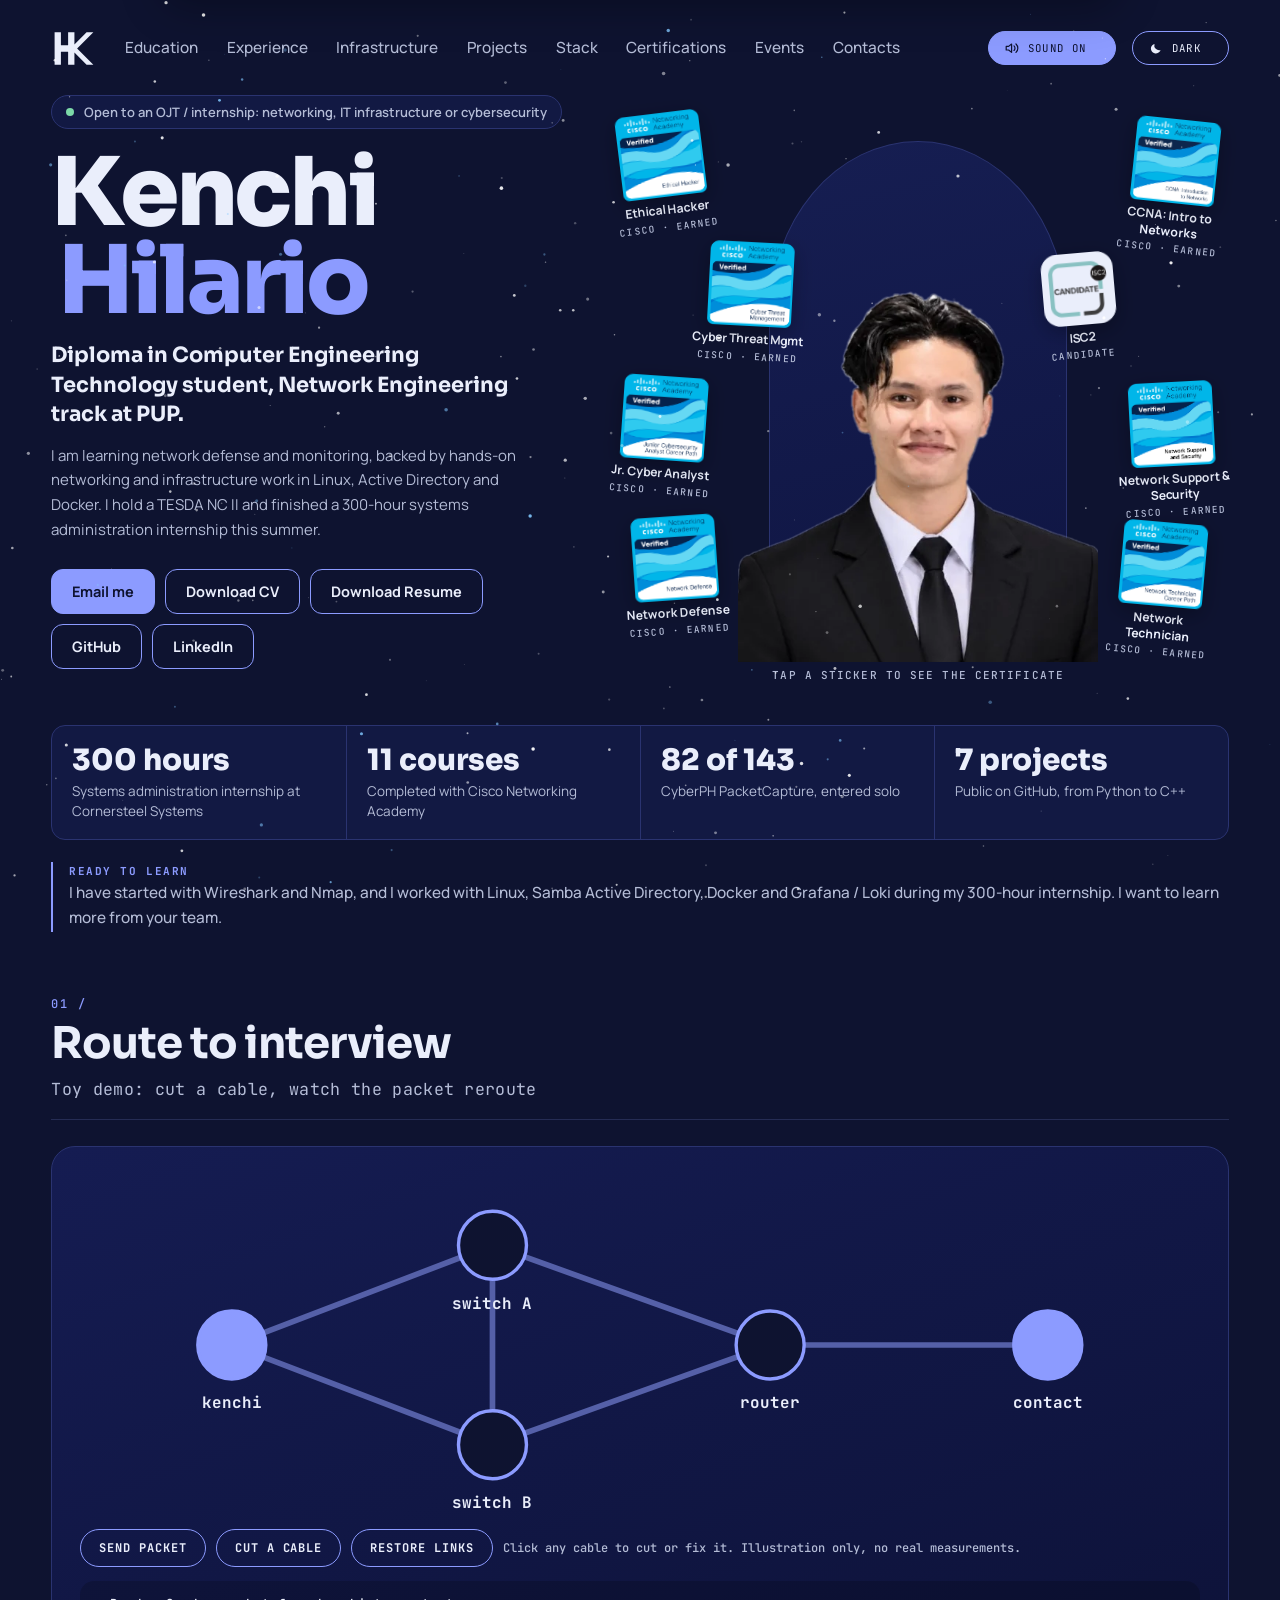
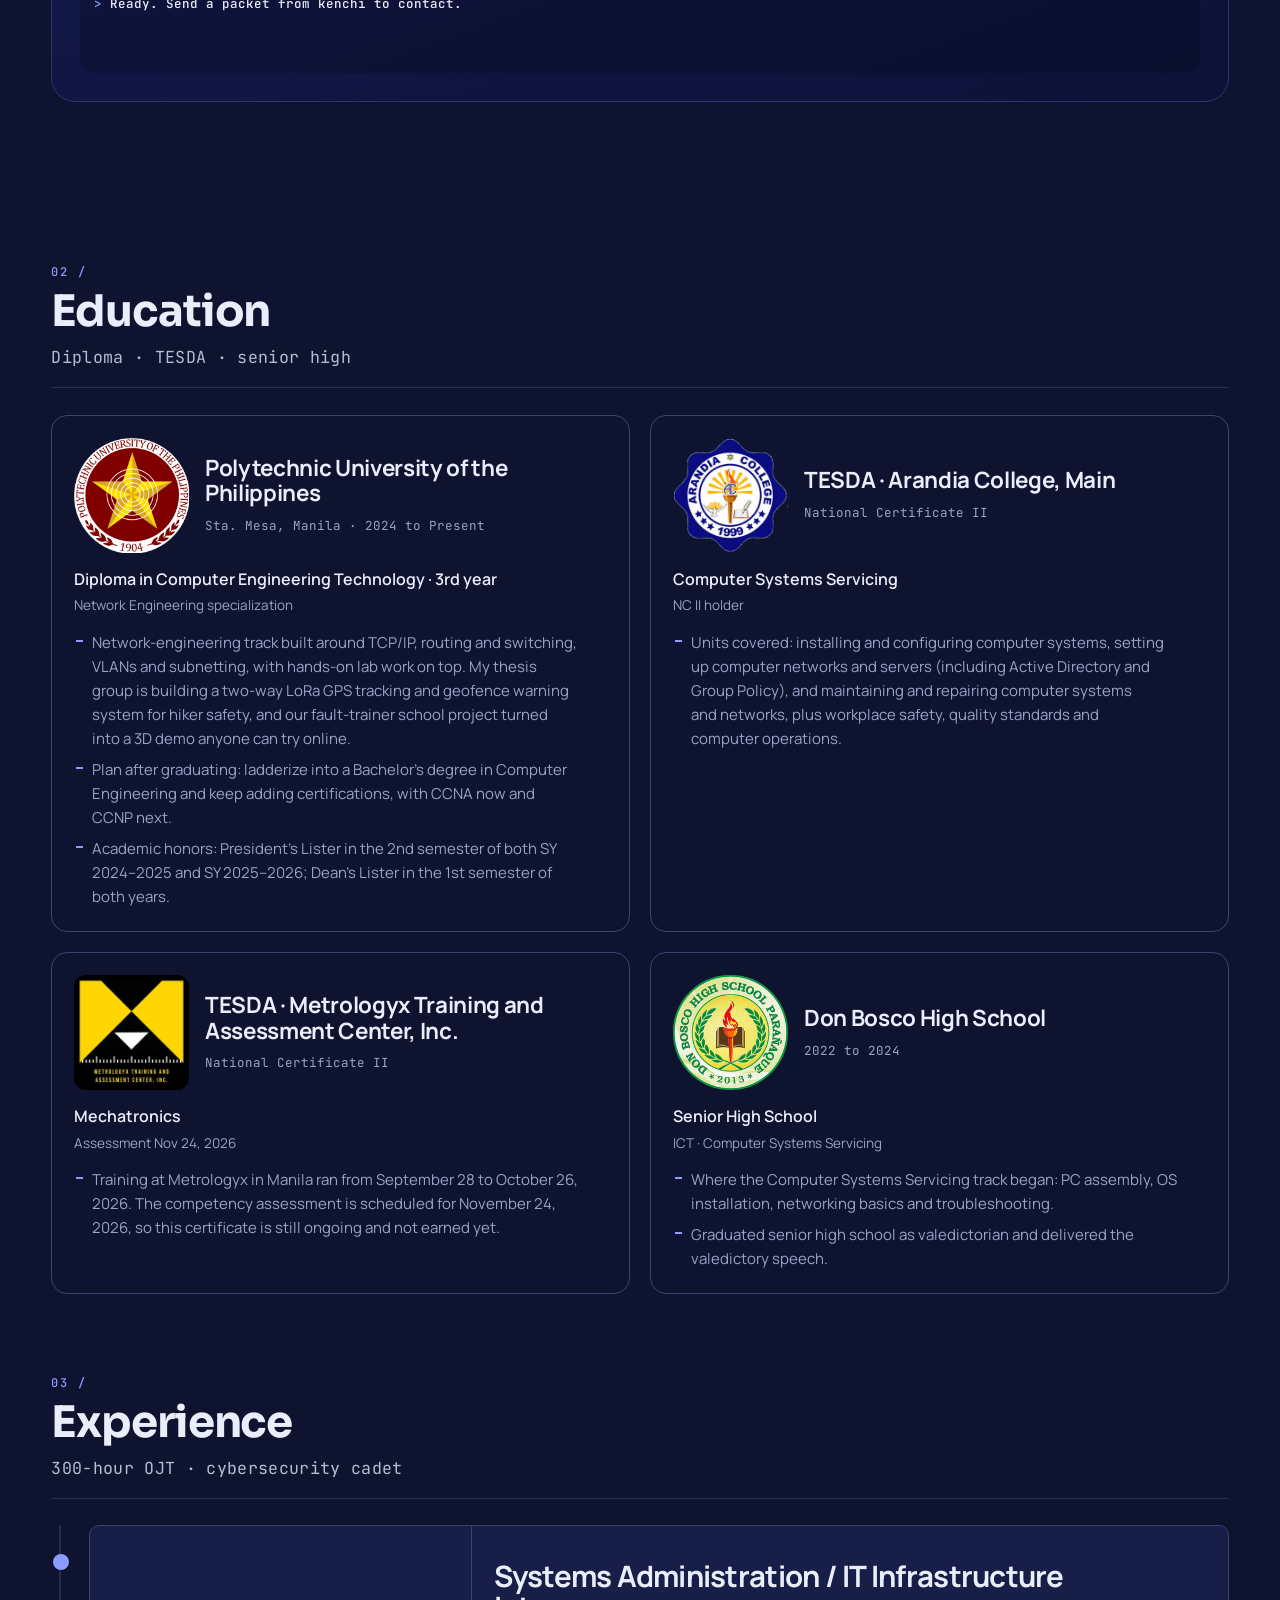
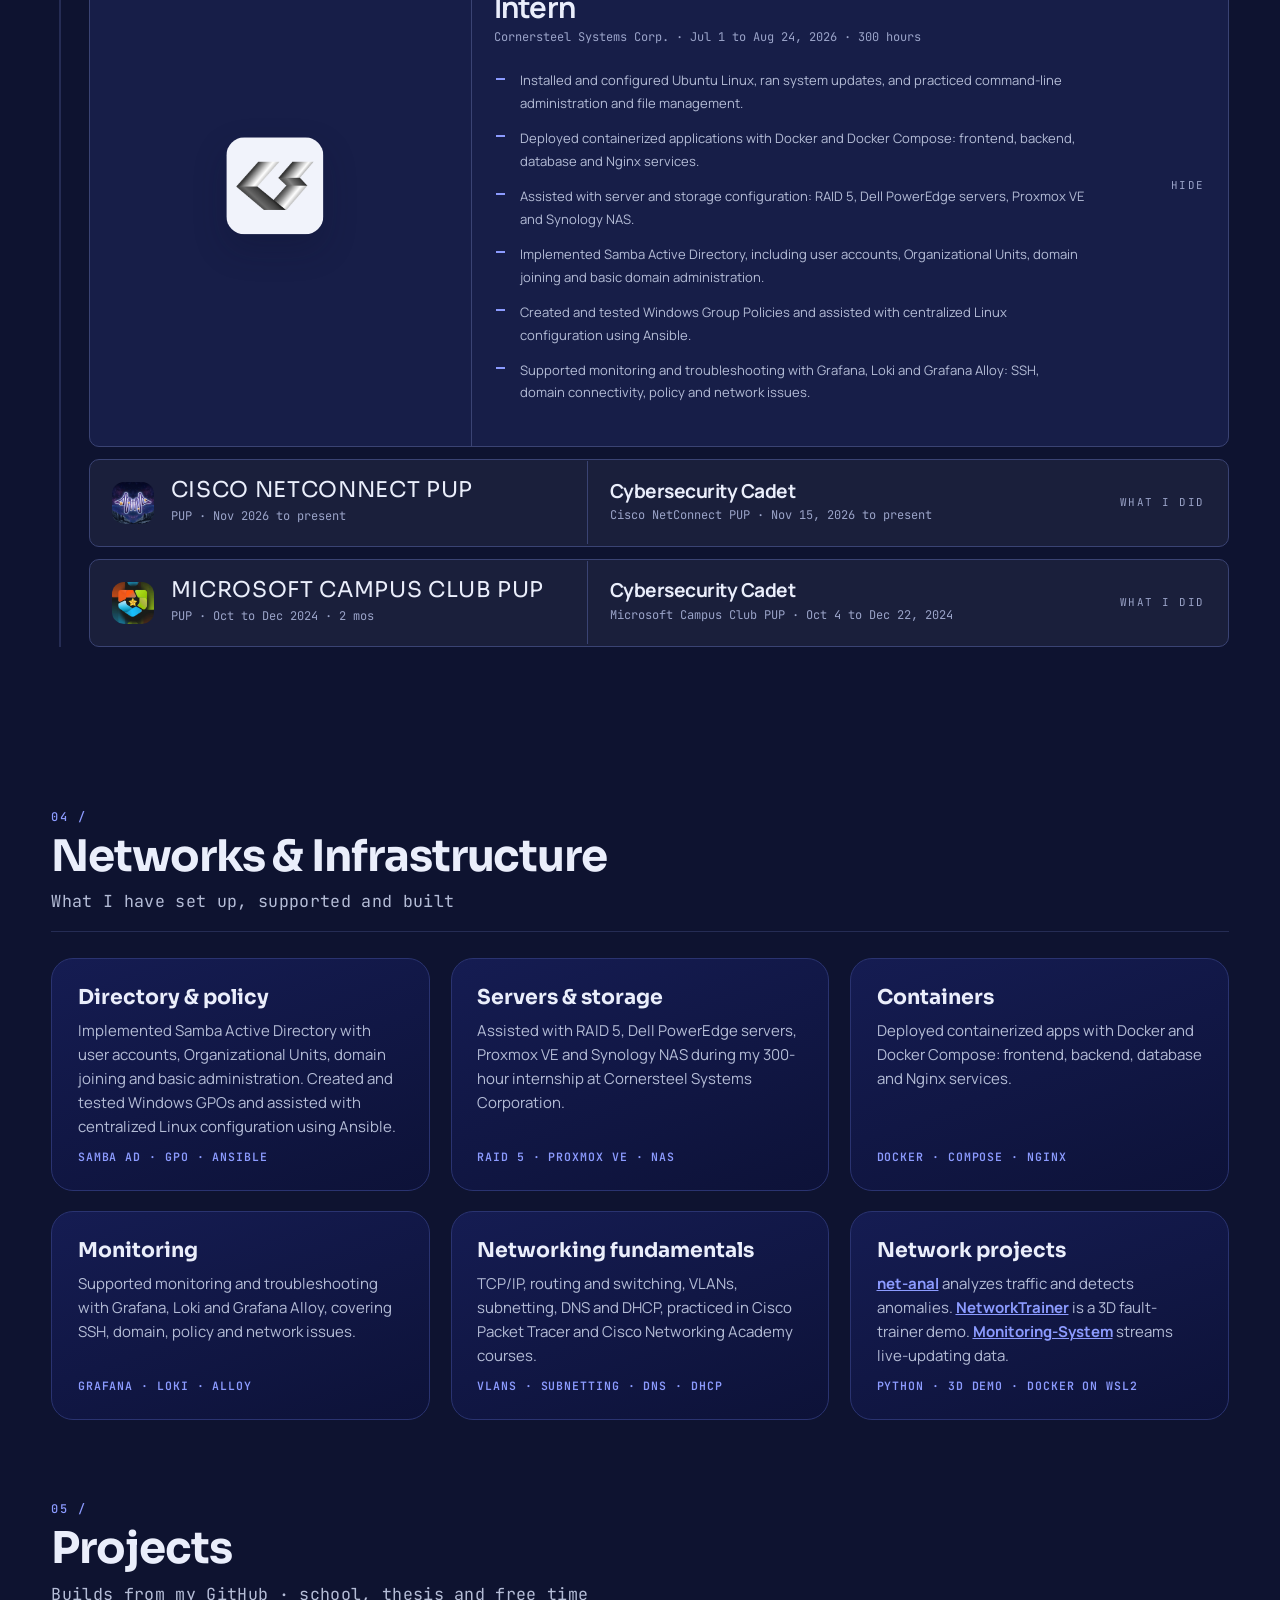
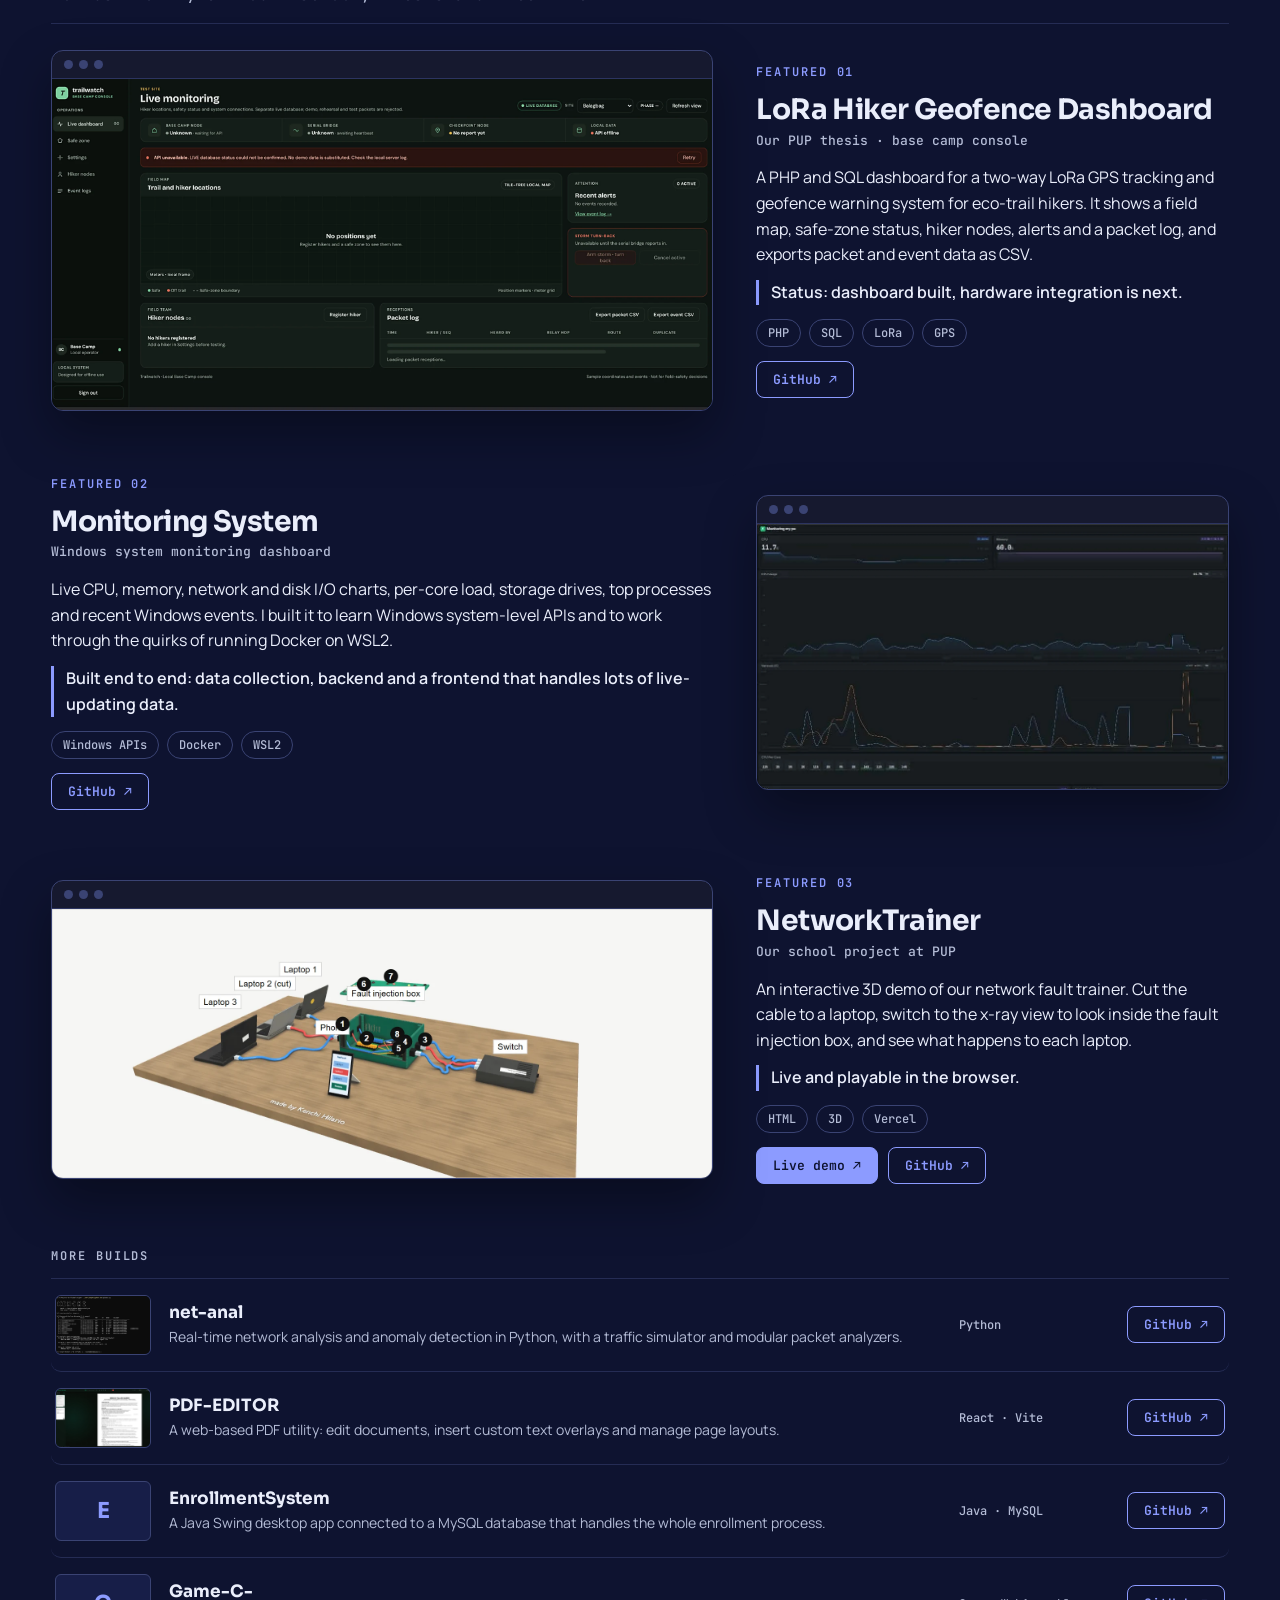
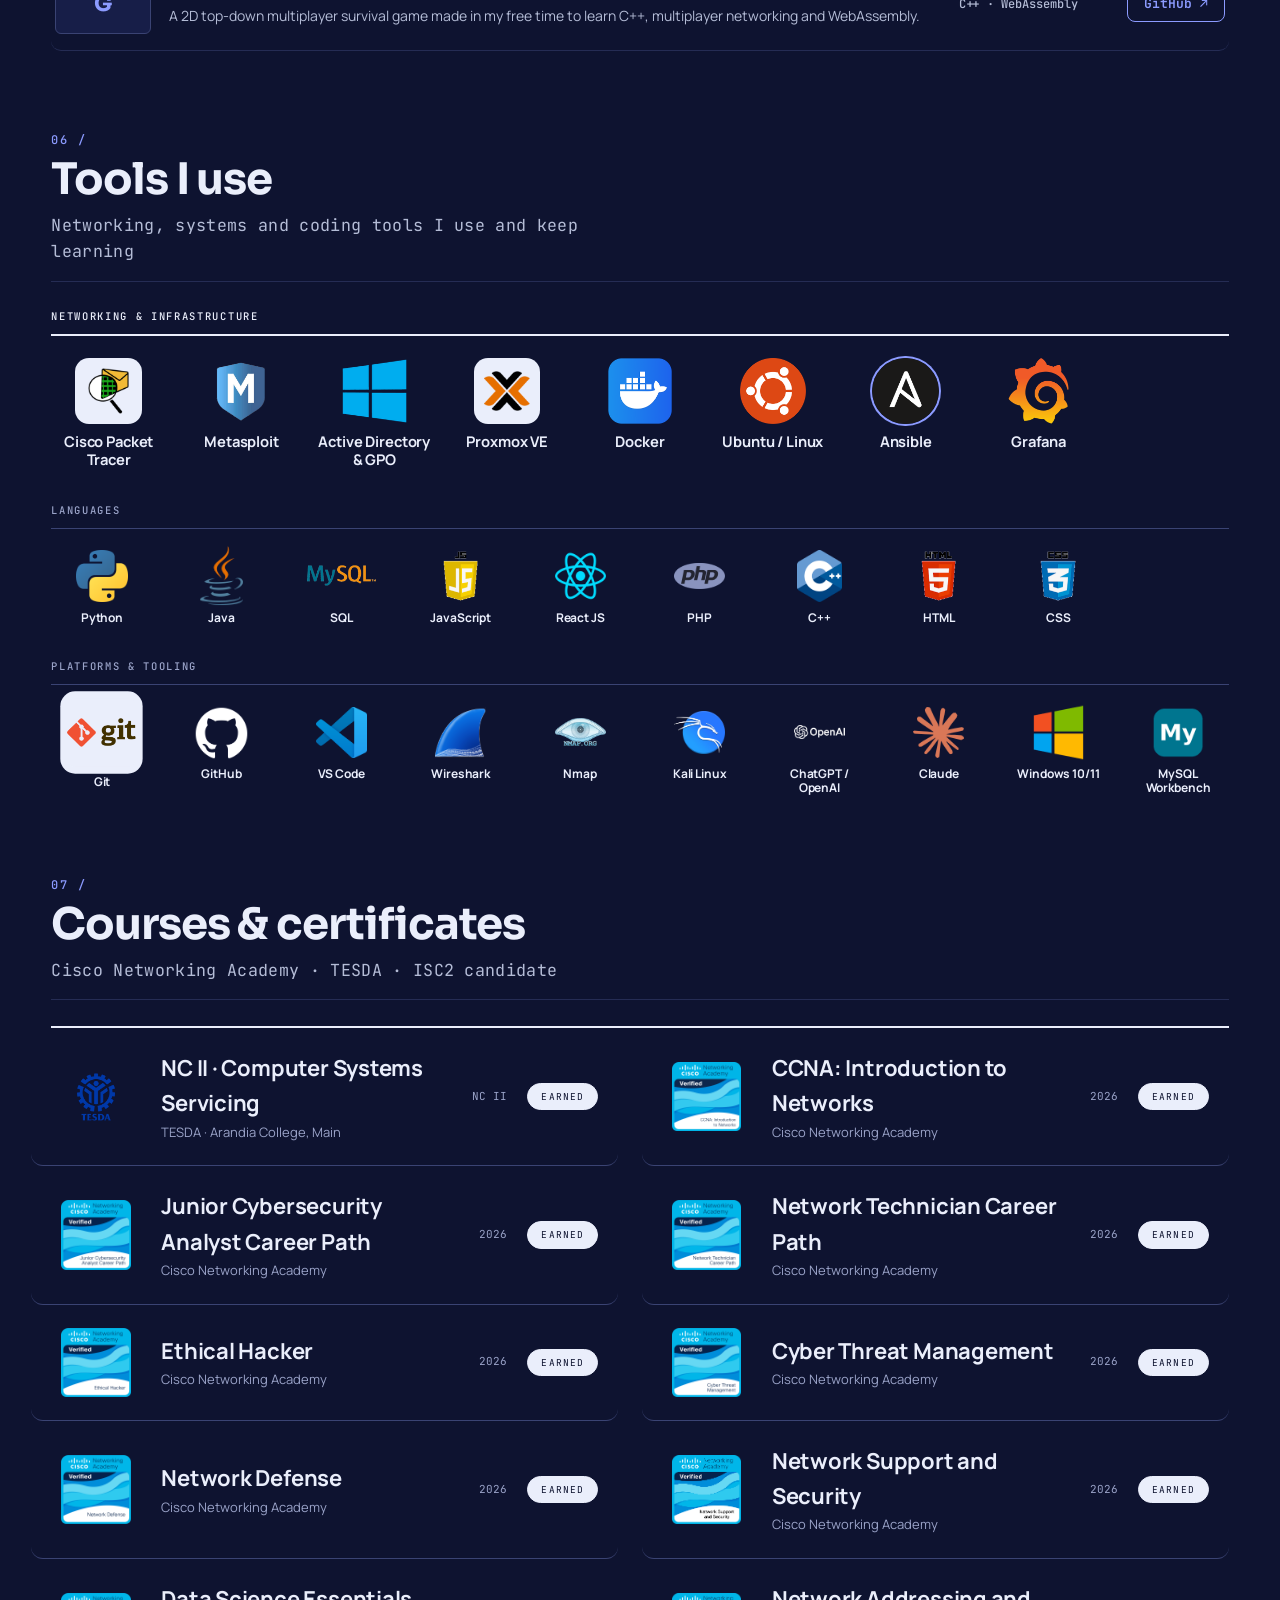
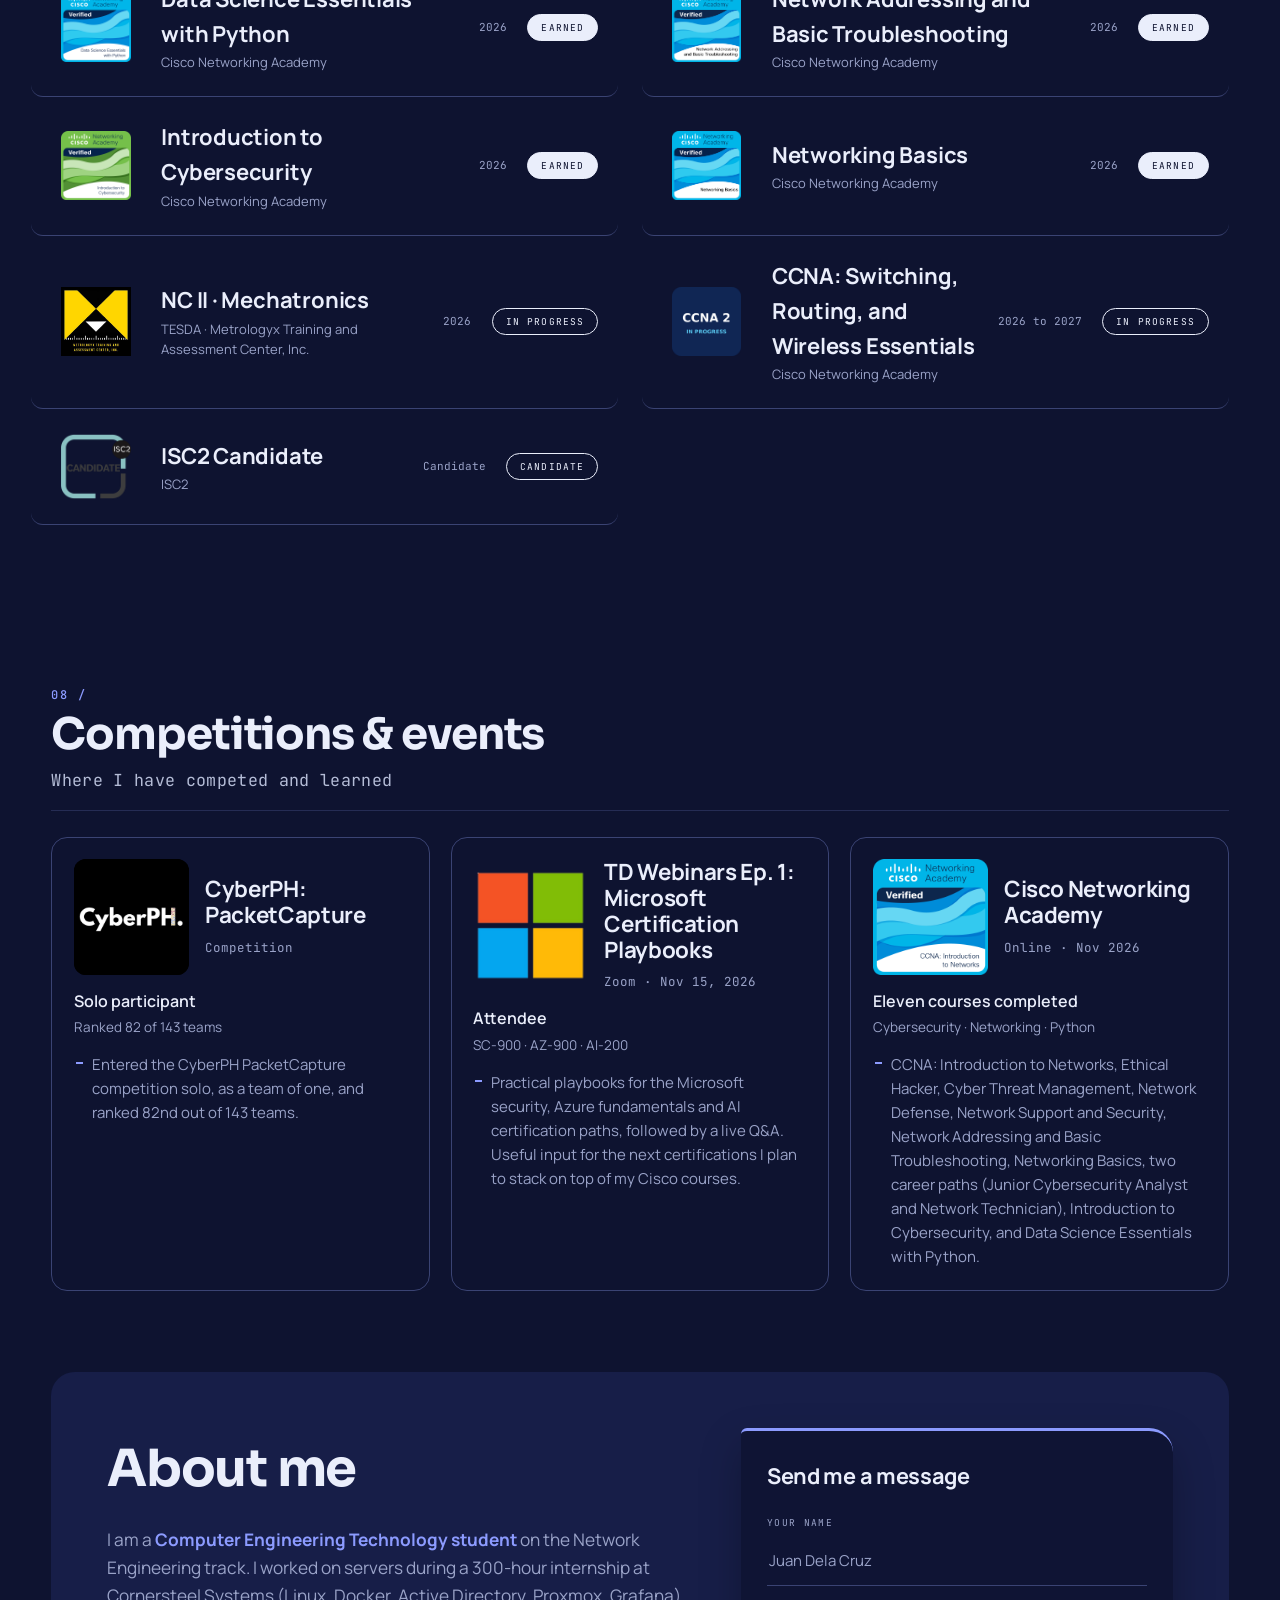
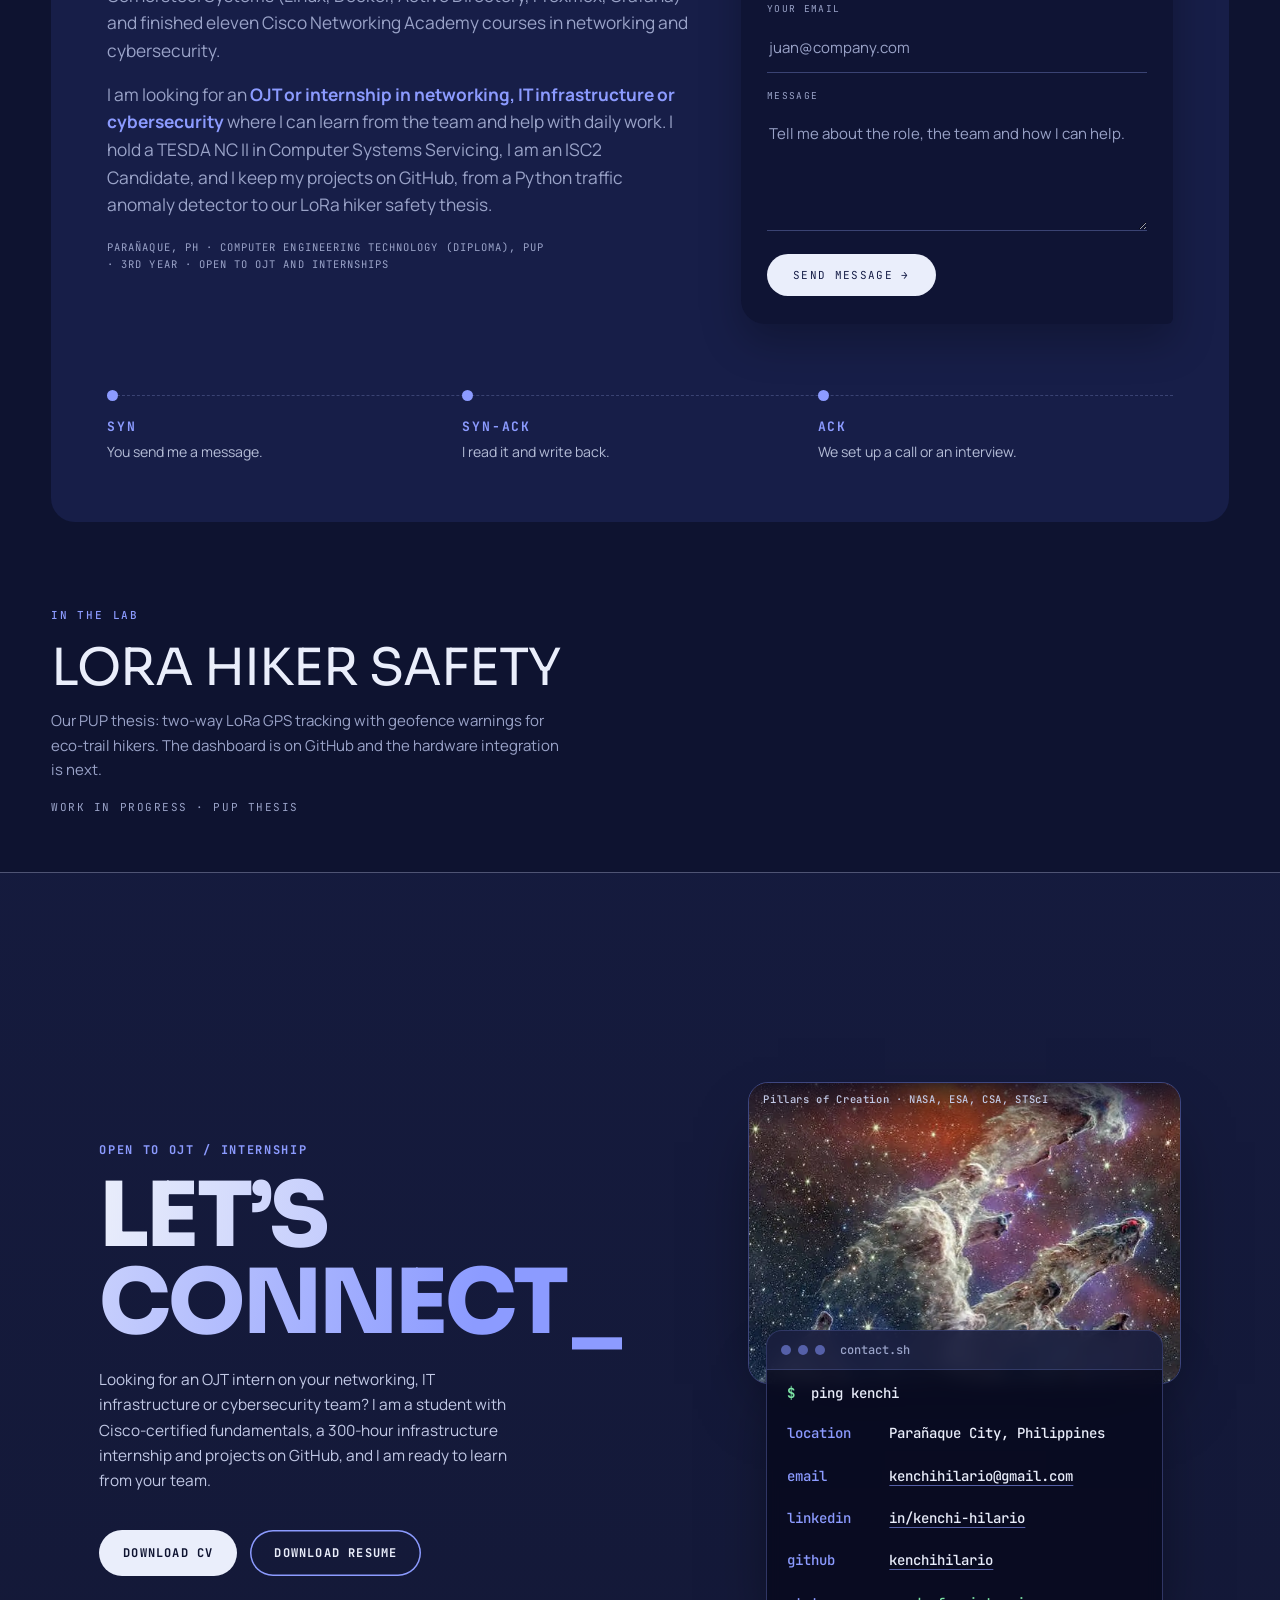
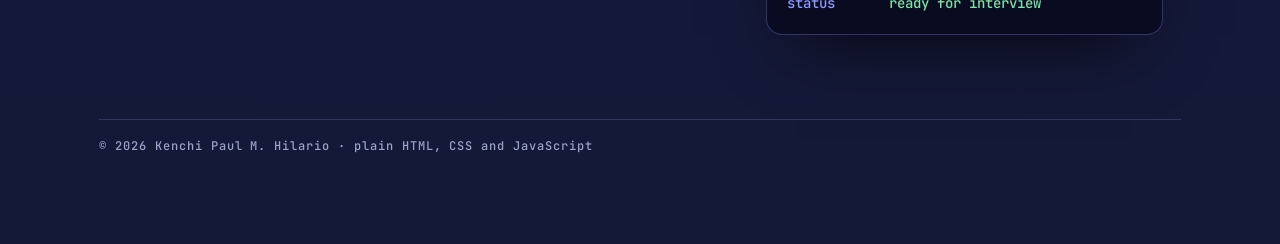
==== index.html @ 63a5afff "first commit" ====
<!DOCTYPE html>
<html lang="en">
<head>
<meta charset="UTF-8">
<meta name="viewport" content="width=device-width, initial-scale=1.0">
<title>Kenchi Hilario | Portfolio</title>
<meta name="description" content="Portfolio of Kenchi Paul M. Hilario, a Diploma in Computer Engineering Technology student (Networking) at PUP. Cisco CCNA 1 earned, TESDA Computer Systems Servicing NC II, looking for an OJT or internship in networking, IT infrastructure or cybersecurity.">
<meta name="author" content="Kenchi Paul M. Hilario">
<meta property="og:type" content="website">
<meta property="og:title" content="Kenchi Paul M. Hilario | Computer Engineering Technology">
<meta property="og:description" content="Networking and cybersecurity projects, Cisco certifications and experience. Looking for an OJT or internship in networking, IT infrastructure or cybersecurity.">
<meta property="og:image" content="/og-image.jpg">
<meta property="og:image:width" content="1200">
<meta property="og:image:height" content="630">
<meta property="og:image:alt" content="Kenchi Paul M. Hilario, Computer Engineering Technology student">
<meta name="twitter:card" content="summary_large_image">
<meta name="twitter:title" content="Kenchi Paul M. Hilario | Computer Engineering Technology">
<meta name="twitter:description" content="Networking and cybersecurity projects, Cisco certifications and experience.">
<meta name="twitter:image" content="/og-image.jpg">
<link rel="icon" href="favicon.ico" sizes="any">
<link rel="icon" type="image/svg+xml" href="icon.svg">
<link rel="icon" type="image/png" sizes="32x32" href="favicon-32.png">
<link rel="icon" type="image/png" sizes="96x96" href="favicon-96.png">
<link rel="apple-touch-icon" href="apple-touch-icon.png">
<link rel="manifest" href="site.webmanifest">
<!-- One theme-color tag. scripts/mode-toggle.js keeps it matched to the
     site's own dark/light mode (not the OS setting). Starts dark, like the
     inline attribute below. -->
<meta name="theme-color" content="#0E1330" id="chrome-tint">
<link rel="preconnect" href="https://fonts.googleapis.com">
<link rel="preconnect" href="https://fonts.gstatic.com" crossorigin>
<link href="https://fonts.googleapis.com/css2?family=Sora:wght@500;700;800&family=Manrope:wght@400;500;700&family=JetBrains+Mono:wght@400;500;700&display=swap" rel="stylesheet">
<script>
/* Dark is the default look. Set it before first paint so there is no flash. */
document.documentElement.setAttribute('data-mode', 'dark');
</script>
<link rel="stylesheet" href="styles/theme-vars.css">
<link rel="stylesheet" href="styles/shell.css">
<link rel="stylesheet" href="styles/navbar.css">
<link rel="stylesheet" href="styles/section-layout.css">
<link rel="stylesheet" href="styles/education.css">
<link rel="stylesheet" href="styles/experience.css">
<link rel="stylesheet" href="styles/stack.css">
<link rel="stylesheet" href="styles/ledger.css">
<link rel="stylesheet" href="styles/projects.css">
<link rel="stylesheet" href="styles/popup.css">
<link rel="stylesheet" href="styles/contact.css">
<link rel="stylesheet" href="styles/footer.css">
<link rel="stylesheet" href="styles/status.css">
<link rel="stylesheet" href="styles/sky-layer.css">
<link rel="stylesheet" href="styles/redesign.css">
<link rel="stylesheet" href="styles/landing.css">
<link rel="stylesheet" href="styles/finish.css">
<link rel="stylesheet" href="styles/signature.css">
<script defer src="scripts/project-rail.js"></script>
<script defer src="scripts/timeline.js"></script>
<script defer src="scripts/project-popup.js"></script>
<script defer src="scripts/contact-form.js"></script>
<script defer src="scripts/topbar-state.js"></script>
<script defer src="scripts/audio.js"></script>
<script defer src="scripts/mode-toggle.js"></script>
<script defer src="scripts/project-grid.js"></script>
<script defer src="scripts/nav-menu.js"></script>
<script defer src="scripts/access-labels.js"></script>
<script defer src="scripts/intro-and-notices.js"></script>
<script defer src="scripts/night-sky.js"></script>
<script defer src="scripts/extras.js"></script>
<script defer src="scripts/badge-viewer.js"></script>
<script defer src="scripts/polish.js"></script>
<script defer src="scripts/project-zoom.js"></script>
</head>
<body>

<!-- Background sky: stars at night, birds in daylight. Fixed behind the page
     and masked around the portrait by night-sky.js. Decorative only. -->
<div class="kh-sky" id="sky-layer" aria-hidden="true">
  <canvas class="sky-canvas"></canvas>
  <div class="sun"><div class="sun-in"><i class="sun-rays"></i><i class="sun-glow"></i><i class="sun-halo"></i><i class="sun-core"></i></div></div>
</div>

<!-- Opening screen. Hidden by default and shown by the inline script below,
     so a visitor with JavaScript off is never stuck behind it. -->
<div class="kh-load" id="curtain" aria-hidden="true">
  <svg class="kh-load-mark" viewBox="0 0 100 100" aria-hidden="true"><path fill="currentColor" d="M8 14H22V43H38V14H52V41L79 14H94L58 50L94 86H79L52 59V86H38V57H22V86H8Z"/></svg>
  <p class="kh-load-name">Kenchi Hilario</p>
  <div class="kh-load-rail"><i class="kh-load-fill" id="curtain-fill"></i></div>
  <p class="kh-load-meta" id="curtain-meta">Loading&hellip;</p>
  <ul class="kh-load-log" id="curtain-log"><li>init interface</li><li>load fonts and images</li><li>open route: recruiter &rarr; kenchi</li><li>link up</li></ul>
</div>
<script>
/* Opening screen controller. It runs first and always finishes, even if
   something else on the page fails. */
(function () {
  var html = document.documentElement;
  html.classList.add('js', 'loading');

  /* Hold the screen briefly so a fast load does not just flash. Visitors who
     prefer reduced motion wait much less. */
  var HOLD = matchMedia('(prefers-reduced-motion: reduce)').matches ? 400 : 1700;
  var began = Date.now();
  var waiting = null;
  var lifted = false;
  window.__intro = { t0: began, min: HOLD };

  function lift() {
    if (lifted) return;
    lifted = true;
    window.__introDone = true;
    document.dispatchEvent(new CustomEvent('introdone'));
    setTimeout(function () {
      html.classList.add('ready');
      html.classList.remove('loading');
      setTimeout(function () {
        var screen = document.getElementById('curtain');
        if (screen) screen.remove();
      }, 700);
    }, 180);
  }

  /* skipWait is the emergency path and ignores the hold. */
  function showPage(skipWait) {
    if (lifted) return;
    var remaining = skipWait ? 0 : HOLD - (Date.now() - began);
    if (remaining > 0) {
      if (!waiting) waiting = setTimeout(function () { waiting = null; lift(); }, remaining);
      return;
    }
    clearTimeout(waiting);
    waiting = null;
    lift();
  }

  window.__showPage = showPage;
  setTimeout(function () { showPage(true); }, 4500);
  addEventListener('load', function () { showPage(); });
  addEventListener('error', function () { setTimeout(showPage, 300); }, true);
})();
</script>

<div class="kh-toasts" id="notices" role="status" aria-live="polite" aria-atomic="false"></div>

<noscript>
  <p class="kh-nojs">This site uses JavaScript for its two profiles and the contact form &mdash; with it switched off you can still read everything here, and reach me at
    <a href="mailto:kenchihilario@gmail.com">kenchihilario@gmail.com</a>.</p>
</noscript>

<a class="kh-skip" href="#main">Skip to content</a>

<header class="kh-dock" id="topbar">
  <i class="kh-dock-prog" aria-hidden="true"></i>
  <button class="kh-dock-home" type="button" id="back-top" aria-label="Back to top"><svg class="kh-mark" viewBox="0 0 100 100" aria-hidden="true"><path fill="currentColor" d="M8 14H22V43H38V14H52V41L79 14H94L58 50L94 86H79L52 59V86H38V57H22V86H8Z"/></svg>Home</button>
  <button class="kh-menu" type="button" id="menu-toggle"
          aria-expanded="false" aria-controls="drawer" aria-label="Open menu">
    <span class="kh-menu-ico" aria-hidden="true"><i></i><i></i><i></i></span>
    <span class="kh-menu-lab">Menu</span>
  </button>
  <nav class="kh-dock-links" aria-label="Sections">
    <a style="--i:0" href="#education">Education</a>
    <a style="--i:1" href="#experience">Experience</a><a style="--i:2" href="#infra">Infrastructure</a>
    <a style="--i:3" href="#work">Projects</a>
    <a style="--i:4" href="#stack">Stack</a>
    <a style="--i:5" href="#certs">Certifications</a><a style="--i:6" href="#events">Events</a>
    <a style="--i:7" href="#contact">Contacts</a>
    <span class="kh-dock-glow" aria-hidden="true"></span>
  </nav>
  <div class="kh-dock-tools">
  <span class="kh-dock-pct" id="scroll-meter" aria-hidden="true">0%</span>
  <button class="snd-btn" type="button" id="snd-toggle" aria-pressed="false" aria-label="Toggle interface sound">
    <svg class="snd-ico" viewBox="0 0 24 24" aria-hidden="true"><path d="M11 5L6 9H2v6h4l5 4V5z"/><g class="snd-mute"><line x1="23" y1="9" x2="17" y2="15"/><line x1="17" y1="9" x2="23" y2="15"/></g><g class="snd-signal"><path class="snd-wave1" d="M15 8.2a5.2 5.2 0 0 1 0 7.6"/><path class="snd-wave2" d="M18.3 5a9.5 9.5 0 0 1 0 14"/></g></svg>
    <span class="snd-lab">Sound off</span>
  </button>
  <button class="mode-btn" type="button" aria-pressed="false" aria-label="Toggle dark and light theme">
    <svg class="mode-ico" viewBox="0 0 20 20" aria-hidden="true">
      <g class="ic-sun"><circle cx="10" cy="10" r="3.6"/><path d="M10 1.4v2.2M10 16.4v2.2M1.4 10h2.2M16.4 10h2.2M4 4l1.6 1.6M14.4 14.4L16 16M16 4l-1.6 1.6M5.6 14.4L4 16"/></g>
      <g class="ic-moon"><path d="M16 12.4A6.8 6.8 0 0 1 7.6 4a6.8 6.8 0 1 0 8.4 8.4z"/></g>
    </svg>
    <span class="mode-lab">Dark</span>
  </button>
  </div>
</header>

<!-- Phone menu: the section links and the mode/sound buttons move into this
     drawer, since the top bar has no room for them. Links are copied from the
     desktop nav by nav-menu.js. -->
<div class="kh-sheet" id="drawer" role="dialog" aria-modal="true" aria-label="Menu" hidden>
  <div class="kh-sheet-top">
    <span class="kh-sheet-title">Menu</span>
    <button class="kh-sheet-close" type="button" id="drawer-close" aria-label="Close menu">&times;</button>
  </div>
  <nav class="kh-sheet-links" id="drawer-nav" aria-label="Sections"></nav>
  <div class="kh-sheet-foot">
    <div class="kh-sheet-ctl">
      <button class="mode-btn" type="button" aria-pressed="false" aria-label="Toggle dark and light theme">
        <svg class="mode-ico" viewBox="0 0 20 20" aria-hidden="true">
          <g class="ic-sun"><circle cx="10" cy="10" r="3.6"/><path d="M10 1.4v2.2M10 16.4v2.2M1.4 10h2.2M16.4 10h2.2M4 4l1.6 1.6M14.4 14.4L16 16M16 4l-1.6 1.6M5.6 14.4L4 16"/></g>
          <g class="ic-moon"><path d="M16 12.4A6.8 6.8 0 0 1 7.6 4a6.8 6.8 0 1 0 8.4 8.4z"/></g>
        </svg>
        <span class="mode-lab">Dark</span>
      </button>
      <button class="snd-btn" type="button" aria-pressed="false" aria-label="Toggle interface sound">
        <svg class="snd-ico" viewBox="0 0 24 24" aria-hidden="true"><path d="M11 5L6 9H2v6h4l5 4V5z"/><g class="snd-mute"><line x1="23" y1="9" x2="17" y2="15"/><line x1="17" y1="9" x2="23" y2="15"/></g><g class="snd-signal"><path class="snd-wave1" d="M15 8.2a5.2 5.2 0 0 1 0 7.6"/><path class="snd-wave2" d="M18.3 5a9.5 9.5 0 0 1 0 14"/></g></svg>
        <span class="snd-lab">Sound off</span>
      </button>
    </div>
    <p class="kh-sheet-note">Heads up: sound plays even on silent mode</p>
    <a class="kh-sheet-cta" href="https://mail.google.com/mail/u/0/?fs=1&amp;tf=cm&amp;to=kenchihilario@gmail.com" target="_blank" rel="noopener">Hire the intern &rarr;</a>
  </div>
</div>

<div class="kh-page">
  <main id="main" tabindex="-1">
  <!-- section: hero -->
  <section class="kh-hero hx" aria-label="Introduction">
    <div class="kh-hero-top">
      <div class="kh-top-left">
      <span class="kh-brand" aria-label="Kenchi Hilario"><svg class="kh-mark" viewBox="0 0 100 100" aria-hidden="true"><path fill="currentColor" d="M8 14H22V43H38V14H52V41L79 14H94L58 50L94 86H79L52 59V86H38V57H22V86H8Z"/></svg></span>
      <nav aria-label="Sections">
        <a href="#education">Education</a>
        <a href="#experience">Experience</a><a href="#infra">Infrastructure</a>
        <a href="#work">Projects</a>
        <a href="#stack">Stack</a>
        <a href="#certs">Certifications</a><a href="#events">Events</a>
        <a href="#contact">Contacts</a>
      </nav>
      </div>
      <div class="kh-top-right">
      <button class="snd-btn" type="button" aria-pressed="false" aria-label="Toggle interface sound">
        <svg class="snd-ico" viewBox="0 0 24 24" aria-hidden="true"><path d="M11 5L6 9H2v6h4l5 4V5z"/><g class="snd-mute"><line x1="23" y1="9" x2="17" y2="15"/><line x1="17" y1="9" x2="23" y2="15"/></g><g class="snd-signal"><path class="snd-wave1" d="M15 8.2a5.2 5.2 0 0 1 0 7.6"/><path class="snd-wave2" d="M18.3 5a9.5 9.5 0 0 1 0 14"/></g></svg>
        <span class="snd-lab">Sound off</span>
      </button>
      <button class="mode-btn" type="button" aria-pressed="false" aria-label="Toggle dark and light theme">
        <svg class="mode-ico" viewBox="0 0 20 20" aria-hidden="true">
          <g class="ic-sun"><circle cx="10" cy="10" r="3.6"/><path d="M10 1.4v2.2M10 16.4v2.2M1.4 10h2.2M16.4 10h2.2M4 4l1.6 1.6M14.4 14.4L16 16M16 4l-1.6 1.6M5.6 14.4L4 16"/></g>
          <g class="ic-moon"><path d="M16 12.4A6.8 6.8 0 0 1 7.6 4a6.8 6.8 0 1 0 8.4 8.4z"/></g>
        </svg>
        <span class="mode-lab">Dark</span>
      </button>
      </div>
    </div>

    <div class="hx-body">
      <div class="hx-copy">
        <p class="hx-status"><i aria-hidden="true"></i>Open to an OJT / internship: networking, IT infrastructure or cybersecurity</p>
        <h1 class="hx-name"><span>Kenchi</span><span>Hilario</span></h1>
        <p class="hx-role">Diploma in Computer Engineering Technology student, Network Engineering track at PUP.</p>
        <p class="hx-lede">I am learning network defense and monitoring, backed by hands-on networking and infrastructure work in Linux, Active Directory and Docker. I hold a TESDA NC II and finished a 300-hour systems administration internship this summer.</p>
        <div class="hx-btns">
          <a class="hx-btn hx-main" href="https://mail.google.com/mail/u/0/?fs=1&amp;tf=cm&amp;to=kenchihilario@gmail.com" target="_blank" rel="noopener">Email me</a>
          <a class="hx-btn" href="docs/Kenchi_Hilario_CV.pdf" download>Download CV</a>
          <a class="hx-btn" href="docs/Kenchi_Hilario_Resume.pdf" download>Download Resume</a>
          <a class="hx-btn" href="https://github.com/kenchihilario" target="_blank" rel="noopener">GitHub</a>
          <a class="hx-btn" href="https://www.linkedin.com/in/kenchi-hilario/" target="_blank" rel="noopener">LinkedIn</a>
        </div>
      </div>

      <div class="hx-stage">
        <div class="hx-arch" aria-hidden="true"></div>
        <img class="hx-photo" src="kenchi-hero.webp" alt="Kenchi Paul M. Hilario" width="490" height="509" fetchpriority="high" decoding="async">
        <button class="hx-tag t1" type="button" data-badge="ethical"><img src="logos/cisco/ethical-hacker.png" alt=""><b>Ethical Hacker</b><small>Cisco · Earned</small></button>
        <button class="hx-tag t2" type="button" data-badge="ctm"><img src="logos/cisco/cyber-threat-management.png" alt=""><b>Cyber Threat Mgmt</b><small>Cisco · Earned</small></button>
        <button class="hx-tag t3" type="button" data-badge="junior"><img src="logos/cisco/junior-analyst.png" alt=""><b>Jr. Cyber Analyst</b><small>Cisco · Earned</small></button>
        <button class="hx-tag t4" type="button" data-badge="netdef"><img src="logos/cisco/network-defense.png" alt=""><b>Network Defense</b><small>Cisco · Earned</small></button>
        <button class="hx-tag t5" type="button" data-badge="ccna1"><img src="logos/cisco/ccna-itn.png" alt=""><b>CCNA: Intro to Networks</b><small>Cisco · Earned</small></button>
        <button class="hx-tag t6 hx-isc" type="button" data-badge="isc2"><img src="logos/cisco/isc2-candidate.png" alt=""><b>ISC2</b><small>Candidate</small></button>
        <button class="hx-tag t7" type="button" data-badge="nss"><img src="logos/cisco/network-support-and-security.png" alt=""><b>Network Support &amp; Security</b><small>Cisco · Earned</small></button>
        <button class="hx-tag t8" type="button" data-badge="nt"><img src="logos/cisco/network-technician.png" alt=""><b>Network Technician</b><small>Cisco · Earned</small></button>
        <p class="hx-hint">Tap a sticker to see the certificate</p>
      </div>
    </div>

    <dl class="hx-facts">
      <div><dt>300 hours</dt><dd>Systems administration internship at Cornersteel Systems</dd></div>
      <div><dt>11 courses</dt><dd>Completed with Cisco Networking Academy</dd></div>
      <div><dt>82 of 143</dt><dd>CyberPH PacketCapture, entered solo</dd></div>
      <div><dt>7 projects</dt><dd>Public on GitHub, from Python to C++</dd></div>
    </dl>
    <p class="hx-offer"><span>Ready to learn</span>I have started with Wireshark and Nmap, and I worked with Linux, Samba Active Directory, Docker and Grafana / Loki during my 300-hour internship. I want to learn more from your team.</p>

  </section>

  <!-- section: speaking (offline view) -->
  <section class="sec kh-sec" id="route" aria-label="Route to interview" style="padding-top:0">
    <div class="kh-head"><h2>Route to interview</h2><span class="kh-head-note kh-head-note-lg">Toy demo: cut a cable, watch the packet reroute</span></div>
    <div class="route-card">
      <svg class="route-svg" id="routeSvg" viewBox="0 0 900 300" role="img" aria-label="Network map with five nodes: kenchi, switch A, switch B, router and contact, joined by six cables."></svg>
      <div class="route-ctl">
        <button type="button" class="rbtn" id="rSend">Send packet</button>
        <button type="button" class="rbtn" id="rCut">Cut a cable</button>
        <button type="button" class="rbtn" id="rRestore">Restore links</button>
        <span class="rhint">Click any cable to cut or fix it. Illustration only, no real measurements.</span>
      </div>
      <ol class="route-log" id="routeLog" aria-live="polite"><li>Ready. Send a packet from kenchi to contact.</li></ol>
    </div>
  </section>

  <section class="sec kh-sec" id="education" aria-label="Education">
    <div class="kh-head"><h2>Education</h2><span class="kh-head-note kh-head-note-lg">Diploma · TESDA · senior high</span></div>
    <div class="kh-edu">
      <article class="kh-edu-card"><div class="kh-edu-head"><img class="kh-edu-logo" src="logos/pup.png" alt=""><div class="kh-edu-txt"><h3>Polytechnic University of the Philippines</h3><span class="kh-edu-when">Sta. Mesa, Manila · 2024 to Present</span></div></div>
        <p class="kh-edu-role">Diploma in Computer Engineering Technology · 3rd year<span class="kh-edu-focus">Network Engineering specialization</span></p>
        <ul class="kh-edu-pts"><li>Network-engineering track built around TCP/IP, routing and switching, VLANs and subnetting, with hands-on lab work on top. My thesis group is building a two-way LoRa GPS tracking and geofence warning system for hiker safety, and our fault-trainer school project turned into a 3D demo anyone can try online.</li><li>Plan after graduating: ladderize into a Bachelor&rsquo;s degree in Computer Engineering and keep adding certifications, with CCNA now and CCNP next.</li><li>Academic honors: President&rsquo;s Lister in the 2nd semester of both SY 2024&ndash;2025 and SY 2025&ndash;2026; Dean&rsquo;s Lister in the 1st semester of both years.</li></ul></article>
      <article class="kh-edu-card"><div class="kh-edu-head"><img class="kh-edu-logo" src="logos/arandia.png" alt=""><div class="kh-edu-txt"><h3>TESDA · Arandia College, Main</h3><span class="kh-edu-when">National Certificate II</span></div></div>
        <p class="kh-edu-role">Computer Systems Servicing<span class="kh-edu-focus">NC II holder</span></p>
        <ul class="kh-edu-pts"><li>Units covered: installing and configuring computer systems, setting up computer networks and servers (including Active Directory and Group Policy), and maintaining and repairing computer systems and networks, plus workplace safety, quality standards and computer operations.</li></ul></article>
      <article class="kh-edu-card"><div class="kh-edu-head"><img class="kh-edu-logo" src="logos/metrologyx.png" alt="" style="border-radius:12px"><div class="kh-edu-txt"><h3>TESDA · Metrologyx Training and Assessment Center, Inc.</h3><span class="kh-edu-when">National Certificate II</span></div></div>
        <p class="kh-edu-role">Mechatronics<span class="kh-edu-focus">Assessment Nov 24, 2026</span></p>
        <ul class="kh-edu-pts"><li>Training at Metrologyx in Manila ran from September 28 to October 26, 2026. The competency assessment is scheduled for November 24, 2026, so this certificate is still ongoing and not earned yet.</li></ul></article>
      <article class="kh-edu-card"><div class="kh-edu-head"><img class="kh-edu-logo" src="logos/donbosco.png" alt=""><div class="kh-edu-txt"><h3>Don Bosco High School</h3><span class="kh-edu-when">2022 to 2024</span></div></div>
        <p class="kh-edu-role">Senior High School <span class="kh-edu-focus">ICT · Computer Systems Servicing</span></p>
        <ul class="kh-edu-pts"><li>Where the Computer Systems Servicing track began: PC assembly, OS installation, networking basics and troubleshooting.</li><li>Graduated senior high school as valedictorian and delivered the valedictory speech.</li></ul></article>
    </div>
  </section>

  <section class="sec kh-sec" id="experience" aria-label="Experience" style="padding-top:0">
    <div class="kh-head"><h2>Experience</h2><span class="kh-head-note kh-head-note-lg">300-hour OJT · cybersecurity cadet</span></div>
    <div class="kh-xp">
      <button class="kh-xp-row" type="button" aria-expanded="true">
        <div class="kh-xp-co"><img class="kh-xp-logo" src="logos/cornersteel.png" alt=""><div class="kh-xp-co-txt"><h3>Cornersteel Systems Corporation</h3><span class="kh-xp-dates">Mandaluyong City · Jul to Aug 2026 · 2 mos</span></div></div>
        <div class="kh-xp-right">
          <ul class="kh-xp-roles"><li><h4>Systems Administration / IT Infrastructure Intern</h4><p class="kh-xp-when">Cornersteel Systems Corp. · Jul 1 to Aug 24, 2026 · 300 hours</p></li></ul>
          <div class="kh-xp-desc"><div class="kh-xp-desc-in"><ul class="kh-xp-pts">
            <li>Installed and configured Ubuntu Linux, ran system updates, and practiced command-line administration and file management.</li>
            <li>Deployed containerized applications with Docker and Docker Compose: frontend, backend, database and Nginx services.</li>
            <li>Assisted with server and storage configuration: RAID 5, Dell PowerEdge servers, Proxmox VE and Synology NAS.</li>
            <li>Implemented Samba Active Directory, including user accounts, Organizational Units, domain joining and basic domain administration.</li>
            <li>Created and tested Windows Group Policies and assisted with centralized Linux configuration using Ansible.</li>
            <li>Supported monitoring and troubleshooting with Grafana, Loki and Grafana Alloy: SSH, domain connectivity, policy and network issues.</li>
          </ul></div></div>
        </div>
        <span class="kh-xp-cue" aria-hidden="true"></span>
      </button>
      <button class="kh-xp-row" type="button" aria-expanded="false">
        <div class="kh-xp-co"><img class="kh-xp-logo" src="logos/netconnect-pup.png" alt=""><div class="kh-xp-co-txt"><h3>Cisco NetConnect PUP</h3><span class="kh-xp-dates">PUP · Nov 2026 to present</span></div></div>
        <div class="kh-xp-right">
          <ul class="kh-xp-roles"><li><h4>Cybersecurity Cadet</h4><p class="kh-xp-when">Cisco NetConnect PUP · Nov 15, 2026 to present</p></li></ul>
          <div class="kh-xp-desc"><div class="kh-xp-desc-in"><ul class="kh-xp-pts">
            <li>Serving as a Cybersecurity Cadet in Cisco NetConnect at PUP.</li>
          </ul></div></div>
        </div>
        <span class="kh-xp-cue" aria-hidden="true"></span>
      </button>
      <button class="kh-xp-row" type="button" aria-expanded="false">
        <div class="kh-xp-co"><img class="kh-xp-logo" src="logos/msc-pup.png" alt=""><div class="kh-xp-co-txt"><h3>Microsoft Campus Club PUP</h3><span class="kh-xp-dates">PUP · Oct to Dec 2024 · 2 mos</span></div></div>
        <div class="kh-xp-right">
          <ul class="kh-xp-roles"><li><h4>Cybersecurity Cadet</h4><p class="kh-xp-when">Microsoft Campus Club PUP · Oct 4 to Dec 22, 2024</p></li></ul>
          <div class="kh-xp-desc"><div class="kh-xp-desc-in"><ul class="kh-xp-pts">
            <li>Served as a Cybersecurity Cadet in the Microsoft Campus Club at PUP.</li>
          </ul></div></div>
        </div>
        <span class="kh-xp-cue" aria-hidden="true"></span>
      </button>
    </div>
  </section>

  <section class="sec kh-sec" id="infra" aria-label="Networking and infrastructure">
    <div class="kh-head"><h2>Networks &amp; Infrastructure</h2><span class="kh-head-note kh-head-note-lg">What I have set up, supported and built</span></div>
    <div class="ifg">
      <article class="ifc"><h3>Directory &amp; policy</h3><p>Implemented Samba Active Directory with user accounts, Organizational Units, domain joining and basic administration. Created and tested Windows GPOs and assisted with centralized Linux configuration using Ansible.</p><span class="kh-ifc-fact">Samba AD · GPO · Ansible</span></article>
      <article class="ifc"><h3>Servers &amp; storage</h3><p>Assisted with RAID 5, Dell PowerEdge servers, Proxmox VE and Synology NAS during my 300-hour internship at Cornersteel Systems Corporation.</p><span class="kh-ifc-fact">RAID 5 · Proxmox VE · NAS</span></article>
      <article class="ifc"><h3>Containers</h3><p>Deployed containerized apps with Docker and Docker Compose: frontend, backend, database and Nginx services.</p><span class="kh-ifc-fact">Docker · Compose · Nginx</span></article>
      <article class="ifc"><h3>Monitoring</h3><p>Supported monitoring and troubleshooting with Grafana, Loki and Grafana Alloy, covering SSH, domain, policy and network issues.</p><span class="kh-ifc-fact">Grafana · Loki · Alloy</span></article>
      <article class="ifc"><h3>Networking fundamentals</h3><p>TCP/IP, routing and switching, VLANs, subnetting, DNS and DHCP, practiced in Cisco Packet Tracer and Cisco Networking Academy courses.</p><span class="kh-ifc-fact">VLANs · subnetting · DNS · DHCP</span></article>
      <article class="ifc"><h3>Network projects</h3><p><a href="https://github.com/kenchihilario/net-anal" target="_blank" rel="noopener">net-anal</a> analyzes traffic and detects anomalies. <a href="https://networktrainer.vercel.app" target="_blank" rel="noopener">NetworkTrainer</a> is a 3D fault-trainer demo. <a href="https://github.com/kenchihilario/Monitoring-System" target="_blank" rel="noopener">Monitoring-System</a> streams live-updating data.</p><span class="kh-ifc-fact">Python · 3D demo · Docker on WSL2</span></article>
    </div>
  </section>

  <section class="sec kh-sec" id="work" aria-label="Projects" style="padding-top:0">
    <div class="kh-head"><h2>Projects</h2><span class="kh-head-note kh-head-note-lg">Builds from my GitHub · school, thesis and free time</span></div>
    <div class="pf-cases">
      <article class="pf-case">
        <figure class="pf-shot"><div class="pf-bar" aria-hidden="true"><i></i><i></i><i></i></div><img src="photos/projects/lora-dashboard.webp" width="1984" height="994" alt="Trailwatch base camp console showing live hiker monitoring, a field map, alerts and a packet log" loading="lazy" decoding="async"></figure>
        <div class="pf-text"><p class="pf-kicker">Featured 01</p><h3>LoRa Hiker Geofence Dashboard</h3><p class="pf-sub">Our PUP thesis · base camp console</p><p>A PHP and SQL dashboard for a two-way LoRa GPS tracking and geofence warning system for eco-trail hikers. It shows a field map, safe-zone status, hiker nodes, alerts and a packet log, and exports packet and event data as CSV.</p><p class="pf-result">Status: dashboard built, hardware integration is next.</p><ul class="pf-chips"><li>PHP</li><li>SQL</li><li>LoRa</li><li>GPS</li></ul><div class="pf-links"><a class="pf-link" href="https://github.com/kenchihilario/lora-hiker-geofence-dashboard" target="_blank" rel="noopener noreferrer">GitHub<span aria-hidden="true"> ↗</span></a></div></div>
      </article>
      <article class="pf-case">
        <figure class="pf-shot"><div class="pf-bar" aria-hidden="true"><i></i><i></i><i></i></div><img src="photos/projects/monitoring.webp" width="1920" height="1080" alt="Monitoring dashboard with live CPU, memory and network charts" loading="lazy" decoding="async"></figure>
        <div class="pf-text"><p class="pf-kicker">Featured 02</p><h3>Monitoring System</h3><p class="pf-sub">Windows system monitoring dashboard</p><p>Live CPU, memory, network and disk I/O charts, per-core load, storage drives, top processes and recent Windows events. I built it to learn Windows system-level APIs and to work through the quirks of running Docker on WSL2.</p><p class="pf-result">Built end to end: data collection, backend and a frontend that handles lots of live-updating data.</p><ul class="pf-chips"><li>Windows APIs</li><li>Docker</li><li>WSL2</li></ul><div class="pf-links"><a class="pf-link" href="https://github.com/kenchihilario/Monitoring-System" target="_blank" rel="noopener noreferrer">GitHub<span aria-hidden="true"> ↗</span></a></div></div>
      </article>
      <article class="pf-case">
        <figure class="pf-shot"><div class="pf-bar" aria-hidden="true"><i></i><i></i><i></i></div><img src="photos/projects/networktrainer-live.webp" width="1624" height="662" alt="3D scene of three laptops, a switch and a fault injection box, with controls to cut a cable" loading="lazy" decoding="async"></figure>
        <div class="pf-text"><p class="pf-kicker">Featured 03</p><h3>NetworkTrainer</h3><p class="pf-sub">Our school project at PUP</p><p>An interactive 3D demo of our network fault trainer. Cut the cable to a laptop, switch to the x-ray view to look inside the fault injection box, and see what happens to each laptop.</p><p class="pf-result">Live and playable in the browser.</p><ul class="pf-chips"><li>HTML</li><li>3D</li><li>Vercel</li></ul><div class="pf-links"><a class="pf-link pf-link-main" href="https://networktrainer.vercel.app" target="_blank" rel="noopener noreferrer">Live demo<span aria-hidden="true"> ↗</span></a><a class="pf-link" href="https://github.com/kenchihilario/NetworkTrainer" target="_blank" rel="noopener noreferrer">GitHub<span aria-hidden="true"> ↗</span></a></div></div>
      </article>
    </div>
    <h3 class="pf-more">More builds</h3>
    <ul class="pf-list">
      <li class="pf-row"><div class="pf-thumb"><img src="photos/projects/net-anal-terminal.webp" width="160" height="100" alt="Terminal output listing wireless networks in range and available adapters" loading="lazy" decoding="async"></div><div class="pf-info"><h3>net-anal</h3><p>Real-time network analysis and anomaly detection in Python, with a traffic simulator and modular packet analyzers.</p></div><span class="pf-stack">Python</span><a class="pf-link" href="https://github.com/kenchihilario/net-anal" target="_blank" rel="noopener noreferrer">GitHub<span aria-hidden="true"> ↗</span></a></li>
      <li class="pf-row"><div class="pf-thumb"><img src="photos/projects/pdf-editor.webp" width="160" height="100" alt="PDF editor open on a two-page resume" loading="lazy" decoding="async"></div><div class="pf-info"><h3>PDF-EDITOR</h3><p>A web-based PDF utility: edit documents, insert custom text overlays and manage page layouts.</p></div><span class="pf-stack">React · Vite</span><a class="pf-link" href="https://github.com/kenchihilario/PDF-EDITOR" target="_blank" rel="noopener noreferrer">GitHub<span aria-hidden="true"> ↗</span></a></li>
      <li class="pf-row"><div class="pf-thumb"><span class="pf-mono" aria-hidden="true">E</span></div><div class="pf-info"><h3>EnrollmentSystem</h3><p>A Java Swing desktop app connected to a MySQL database that handles the whole enrollment process.</p></div><span class="pf-stack">Java · MySQL</span><a class="pf-link" href="https://github.com/kenchihilario/EnrollmentSystem" target="_blank" rel="noopener noreferrer">GitHub<span aria-hidden="true"> ↗</span></a></li>
      <li class="pf-row"><div class="pf-thumb"><span class="pf-mono" aria-hidden="true">G</span></div><div class="pf-info"><h3>Game-C-</h3><p>A 2D top-down multiplayer survival game made in my free time to learn C++, multiplayer networking and WebAssembly.</p></div><span class="pf-stack">C++ · WebAssembly</span><a class="pf-link" href="https://github.com/kenchihilario/Game-C-" target="_blank" rel="noopener noreferrer">GitHub<span aria-hidden="true"> ↗</span></a></li>
    </ul>
  </section>

  <section class="sec kh-sec" id="stack" aria-label="Tech stack" style="padding-top:0">
    <div class="kh-head"><h2>Tools I use</h2><span class="kh-head-note kh-head-note-lg">Networking, systems and coding tools I use and keep learning</span></div>
    <div class="kh-stack">
      <div class="kh-stack-group kh-stack-main"><h3 class="kh-stack-title">Networking &amp; infrastructure</h3><ul class="kh-stack-list">
          <li class="kh-tool"><img class="tkn" src="logos/tech/n-packet-tracer.png" alt="" loading="lazy"><span class="kh-tool-name">Cisco Packet Tracer</span></li>
          <li class="kh-tool"><img src="logos/tech/metasploit.png" alt="" loading="lazy"><span class="kh-tool-name">Metasploit</span></li>
          <li class="kh-tool"><img class="tkn" src="logos/tech/n-windows.png" alt="" loading="lazy"><span class="kh-tool-name">Active Directory &amp; GPO</span></li>
          <li class="kh-tool"><img class="tkn" src="logos/tech/n-proxmox.png" alt="" loading="lazy"><span class="kh-tool-name">Proxmox VE</span></li>
          <li class="kh-tool"><img class="tkn" src="logos/tech/n-docker.png" alt="" loading="lazy"><span class="kh-tool-name">Docker</span></li>
          <li class="kh-tool"><img class="tkn" src="logos/tech/n-ubuntu.png" alt="" loading="lazy"><span class="kh-tool-name">Ubuntu / Linux</span></li>
          <li class="kh-tool"><img class="tkn" src="logos/tech/n-ansible.png" alt="" loading="lazy"><span class="kh-tool-name">Ansible</span></li>
          <li class="kh-tool"><img class="tkn" src="logos/tech/n-grafana.png" alt="" loading="lazy"><span class="kh-tool-name">Grafana</span></li>
          
        </ul></div>
      <div class="kh-stack-group"><h3 class="kh-stack-title">Languages</h3><ul class="kh-stack-list">
          <li class="kh-tool"><img src="logos/tech/python.png" alt="" loading="lazy"><span class="kh-tool-name">Python</span></li>
          <li class="kh-tool" style="--v-k:1.16"><img src="logos/tech/java.png" alt="" loading="lazy"><span class="kh-tool-name">Java</span></li>
          <li class="kh-tool" style="--v-k:1.35"><img src="logos/tech/sql.png" alt="" loading="lazy"><span class="kh-tool-name">SQL</span></li>
          <li class="kh-tool"><img class="tkn" src="logos/tech/n-js.png" alt="" loading="lazy"><span class="kh-tool-name">JavaScript</span></li>
          <li class="kh-tool"><img class="tkn" src="logos/tech/n-react.png" alt="" loading="lazy"><span class="kh-tool-name">React JS</span></li>
          <li class="kh-tool"><img class="tkn" src="logos/tech/n-php.png" alt="" loading="lazy"><span class="kh-tool-name">PHP</span></li>
          <li class="kh-tool"><img class="tkn" src="logos/tech/n-cpp.png" alt="" loading="lazy"><span class="kh-tool-name">C++</span></li>
          <li class="kh-tool"><img class="tkn" src="logos/tech/n-html.png" alt="" loading="lazy"><span class="kh-tool-name">HTML</span></li>
          <li class="kh-tool"><img class="tkn" src="logos/tech/n-css.png" alt="" loading="lazy"><span class="kh-tool-name">CSS</span></li>
          
        </ul></div>
      <div class="kh-stack-group"><h3 class="kh-stack-title">Platforms &amp; tooling</h3><ul class="kh-stack-list">
          <li class="kh-tool" style="--v-k:1.35"><img src="logos/tech/git.png" alt="" loading="lazy"><span class="kh-tool-name">Git</span></li>
          <li class="kh-tool" style="--v-k:1.01"><img class="kh-mono-lg" src="logos/tech/github.png" alt="" loading="lazy"><span class="kh-tool-name">GitHub</span></li>
          <li class="kh-tool"><img src="logos/tech/vscode.png" alt="" loading="lazy"><span class="kh-tool-name">VS Code</span></li>
          <li class="kh-tool"><img src="logos/tech/wireshark.png" alt="" loading="lazy"><span class="kh-tool-name">Wireshark</span></li>
          <li class="kh-tool"><img src="logos/tech/nmap.png" alt="" loading="lazy"><span class="kh-tool-name">Nmap</span></li>
          <li class="kh-tool"><img src="logos/tech/kali.webp" alt="" loading="lazy"><span class="kh-tool-name">Kali Linux</span></li>
          <li class="kh-tool"><img src="logos/tech/openai.png" alt="" loading="lazy"><span class="kh-tool-name">ChatGPT / OpenAI</span></li>
          <li class="kh-tool"><img src="logos/tech/claude.png" alt="" loading="lazy"><span class="kh-tool-name">Claude</span></li>
          <li class="kh-tool" style="--v-k:1.05"><img src="logos/tech/windows.png" alt="" loading="lazy"><span class="kh-tool-name">Windows 10/11</span></li>
          <li class="kh-tool"><img src="logos/mono/mysql.png" alt="" loading="lazy"><span class="kh-tool-name">MySQL Workbench</span></li>
          
        </ul></div>
    </div>
  </section>

  <section class="sec kh-sec" id="certs" aria-label="Certifications" style="padding-top:0">
    <div class="kh-head"><h2>Courses &amp; certificates</h2><span class="kh-head-note kh-head-note-lg">Cisco Networking Academy · TESDA · ISC2 candidate</span></div>
    <div class="kh-ledger">
      <div class="kh-led-row is-earned" data-badge="tesda" tabindex="0" role="button"><img class="kh-led-logo" src="logos/tesda.png" alt=""><div><h3>NC II · Computer Systems Servicing</h3><p class="kh-led-via">TESDA · Arandia College, Main</p></div><span class="kh-led-year">NC II</span><span class="kh-led-status">Earned</span></div>
      <div class="kh-led-row is-earned" data-badge="ccna1" tabindex="0" role="button"><img class="kh-led-logo" src="logos/cisco/ccna-itn.png" alt=""><div><h3>CCNA: Introduction to Networks</h3><p class="kh-led-via">Cisco Networking Academy</p></div><span class="kh-led-year">2026</span><span class="kh-led-status">Earned</span></div>
      <div class="kh-led-row is-earned" data-badge="junior" tabindex="0" role="button"><img class="kh-led-logo" src="logos/cisco/junior-analyst.png" alt=""><div><h3>Junior Cybersecurity Analyst Career Path</h3><p class="kh-led-via">Cisco Networking Academy</p></div><span class="kh-led-year">2026</span><span class="kh-led-status">Earned</span></div>
      <div class="kh-led-row is-earned" data-badge="nt" tabindex="0" role="button"><img class="kh-led-logo" src="logos/cisco/network-technician.png" alt=""><div><h3>Network Technician Career Path</h3><p class="kh-led-via">Cisco Networking Academy</p></div><span class="kh-led-year">2026</span><span class="kh-led-status">Earned</span></div>
      <div class="kh-led-row is-earned" data-badge="ethical" tabindex="0" role="button"><img class="kh-led-logo" src="logos/cisco/ethical-hacker.png" alt=""><div><h3>Ethical Hacker</h3><p class="kh-led-via">Cisco Networking Academy</p></div><span class="kh-led-year">2026</span><span class="kh-led-status">Earned</span></div>
      <div class="kh-led-row is-earned" data-badge="ctm" tabindex="0" role="button"><img class="kh-led-logo" src="logos/cisco/cyber-threat-management.png" alt=""><div><h3>Cyber Threat Management</h3><p class="kh-led-via">Cisco Networking Academy</p></div><span class="kh-led-year">2026</span><span class="kh-led-status">Earned</span></div>
      <div class="kh-led-row is-earned" data-badge="netdef" tabindex="0" role="button"><img class="kh-led-logo" src="logos/cisco/network-defense.png" alt=""><div><h3>Network Defense</h3><p class="kh-led-via">Cisco Networking Academy</p></div><span class="kh-led-year">2026</span><span class="kh-led-status">Earned</span></div>
      <div class="kh-led-row is-earned" data-badge="nss" tabindex="0" role="button"><img class="kh-led-logo" src="logos/cisco/network-support-and-security.png" alt=""><div><h3>Network Support and Security</h3><p class="kh-led-via">Cisco Networking Academy</p></div><span class="kh-led-year">2026</span><span class="kh-led-status">Earned</span></div>
      <div class="kh-led-row is-earned" data-badge="ds" tabindex="0" role="button"><img class="kh-led-logo" src="logos/cisco/data-science-python.png" alt=""><div><h3>Data Science Essentials with Python</h3><p class="kh-led-via">Cisco Networking Academy</p></div><span class="kh-led-year">2026</span><span class="kh-led-status">Earned</span></div>
      <div class="kh-led-row is-earned" data-badge="naddr" tabindex="0" role="button"><img class="kh-led-logo" src="logos/cisco/network-addressing.png" alt=""><div><h3>Network Addressing and Basic Troubleshooting</h3><p class="kh-led-via">Cisco Networking Academy</p></div><span class="kh-led-year">2026</span><span class="kh-led-status">Earned</span></div>
      <div class="kh-led-row is-earned" data-badge="intro" tabindex="0" role="button"><img class="kh-led-logo" src="logos/cisco/intro-cybersecurity.png" alt=""><div><h3>Introduction to Cybersecurity</h3><p class="kh-led-via">Cisco Networking Academy</p></div><span class="kh-led-year">2026</span><span class="kh-led-status">Earned</span></div>
      <div class="kh-led-row is-earned" data-badge="nbasics" tabindex="0" role="button"><img class="kh-led-logo" src="logos/cisco/networking-basics.png" alt=""><div><h3>Networking Basics</h3><p class="kh-led-via">Cisco Networking Academy</p></div><span class="kh-led-year">2026</span><span class="kh-led-status">Earned</span></div>
      <div class="kh-led-row" data-badge="mech" tabindex="0" role="button"><img class="kh-led-logo" src="logos/metrologyx.png" alt=""><div><h3>NC II · Mechatronics</h3><p class="kh-led-via">TESDA · Metrologyx Training and Assessment Center, Inc.</p></div><span class="kh-led-year">2026</span><span class="kh-led-status">In progress</span></div>
      <div class="kh-led-row" data-badge="ccna2" tabindex="0" role="button"><img class="kh-led-logo" src="logos/cisco/ccna-2-learning.png" alt=""><div><h3>CCNA: Switching, Routing, and Wireless Essentials</h3><p class="kh-led-via">Cisco Networking Academy</p></div><span class="kh-led-year">2026 to 2027</span><span class="kh-led-status">In progress</span></div>
      <div class="kh-led-row" data-badge="isc2" tabindex="0" role="button"><img class="kh-led-logo" src="logos/cisco/isc2-candidate.png" alt=""><div><h3>ISC2 Candidate</h3><p class="kh-led-via">ISC2</p></div><span class="kh-led-year">Candidate</span><span class="kh-led-status">Candidate</span></div>
    </div>
  </section>

  <section class="sec kh-sec" id="events" aria-label="Events and learning">
    <div class="kh-head"><h2>Competitions &amp; events</h2><span class="kh-head-note kh-head-note-lg">Where I have competed and learned</span></div>
    <div class="kh-edu">
      <article class="kh-edu-card"><div class="kh-edu-head"><img class="kh-edu-logo" src="logos/cyberph.png" alt="CyberPH" style="object-fit:contain;border-radius:12px;background:#000"><div class="kh-edu-txt"><h3>CyberPH: PacketCapture</h3><span class="kh-edu-when">Competition</span></div></div>
        <p class="kh-edu-role">Solo participant<span class="kh-edu-focus">Ranked 82 of 143 teams</span></p>
        <ul class="kh-edu-pts"><li>Entered the CyberPH PacketCapture competition solo, as a team of one, and ranked 82nd out of 143 teams.</li></ul></article>
      <article class="kh-edu-card"><div class="kh-edu-head"><img class="kh-edu-logo" src="logos/microsoft.png" alt=""><div class="kh-edu-txt"><h3>TD Webinars Ep. 1: Microsoft Certification Playbooks</h3><span class="kh-edu-when">Zoom · Nov 15, 2026</span></div></div>
        <p class="kh-edu-role">Attendee<span class="kh-edu-focus">SC-900 · AZ-900 · AI-200</span></p>
        <ul class="kh-edu-pts"><li>Practical playbooks for the Microsoft security, Azure fundamentals and AI certification paths, followed by a live Q&amp;A. Useful input for the next certifications I plan to stack on top of my Cisco courses.</li></ul></article>
      <article class="kh-edu-card"><div class="kh-edu-head"><img class="kh-edu-logo" src="logos/cisco/ccna-itn.png" alt=""><div class="kh-edu-txt"><h3>Cisco Networking Academy</h3><span class="kh-edu-when">Online · Nov 2026</span></div></div>
        <p class="kh-edu-role">Eleven courses completed<span class="kh-edu-focus">Cybersecurity · Networking · Python</span></p>
        <ul class="kh-edu-pts"><li>CCNA: Introduction to Networks, Ethical Hacker, Cyber Threat Management, Network Defense, Network Support and Security, Network Addressing and Basic Troubleshooting, Networking Basics, two career paths (Junior Cybersecurity Analyst and Network Technician), Introduction to Cybersecurity, and Data Science Essentials with Python.</li></ul></article>
    </div>
  </section>

  <section class="kh-sec" id="summary" aria-label="About me">
    <div class="kh-about kh-about-grid">
      <div class="kh-about-copy">
      <h2>About me</h2>
      <p>I am a <span class="kh-hl">Computer Engineering Technology student</span> on the Network Engineering track. I worked on servers during a 300-hour internship at Cornersteel Systems (Linux, Docker, Active Directory, Proxmox, Grafana) and finished eleven Cisco Networking Academy courses in networking and cybersecurity.</p>
      <p>I am looking for an <span class="kh-hl">OJT or internship in networking, IT infrastructure or cybersecurity</span> where I can learn from the team and help with daily work. I hold a TESDA NC II in Computer Systems Servicing, I am an ISC2 Candidate, and I keep my projects on GitHub, from a Python traffic anomaly detector to our LoRa hiker safety thesis.</p>
      <p class="kh-about-meta">Parañaque, PH · Computer Engineering Technology (Diploma), PUP · 3rd year · Open to OJT and internships</p>
      </div>

      <form class="kh-form" id="msg-form" novalidate>
        <h3>Send me a message</h3>
        <label for="mf-name">Your name</label>
        <input id="mf-name" name="name" type="text" autocomplete="name" placeholder="Juan Dela Cruz"
               required aria-describedby="mf-err-name">
        <p class="kh-form-err" id="mf-err-name"></p>
        <label for="mf-from">Your email</label>
        <input id="mf-from" name="from" type="email" autocomplete="email" placeholder="juan@company.com"
               required aria-describedby="mf-err-from">
        <p class="kh-form-err" id="mf-err-from"></p>
        <label for="mf-msg">Message</label>
        <textarea id="mf-msg" name="msg" rows="4" placeholder="Tell me about the role, the team and how I can help."
                  required aria-describedby="mf-err-msg"></textarea>
        <p class="kh-form-err" id="mf-err-msg"></p>
        <button type="submit">Send message →</button>
      </form>

      <ol class="kh-shake" aria-label="How we can connect">
        <li><b>SYN</b><span>You send me a message.</span></li>
        <li><b>SYN-ACK</b><span>I read it and write back.</span></li>
        <li><b>ACK</b><span>We set up a call or an interview.</span></li>
      </ol>
    </div>
  </section>

  <!-- section: what's next -->

  <section class="kh-sec" id="up-next" aria-label="Currently building" style="padding-top:1px">
    <div class="kh-next">
      <span class="kh-next-kick">In the lab</span>
      <h2 class="kh-next-title">LoRa hiker safety</h2>
      <p>Our PUP thesis: two-way LoRa GPS tracking with geofence warnings for eco-trail hikers. The dashboard is on GitHub and the hardware integration is next.</p>
      <span class="kh-next-meta">Work in progress · PUP thesis</span>
    </div>
  </section>

  </main>


  <!-- section: footer -->
  <footer id="contact" class="ft">
    <div class="kh-foot-bg" aria-hidden="true"></div>
    <div class="ft-in">
      <div class="ft-l">
        <p class="ft-kick">Open to OJT / internship</p>
        <p class="ft-big"><a href="https://mail.google.com/mail/u/0/?fs=1&amp;tf=cm&amp;to=kenchihilario@gmail.com" target="_blank" rel="noopener">Let&rsquo;s connect<span class="ft-cur" aria-hidden="true">_</span></a></p>
        <p class="ft-sub">Looking for an OJT intern on your networking, IT infrastructure or cybersecurity team? I am a student with Cisco-certified fundamentals, a 300-hour infrastructure internship and projects on GitHub, and I am ready to learn from your team.</p>
        <a class="ft-cv" href="docs/Kenchi_Hilario_CV.pdf" download>Download CV</a>
        <a class="ft-cv ft-cv-alt" href="docs/Kenchi_Hilario_Resume.pdf" download>Download Resume</a>
      </div>
      <div class="ft-r">
        <figure class="ft-fig"><img src="contact-card.webp" alt="The Pillars of Creation nebula" width="1142" height="1072" loading="lazy"><figcaption>Pillars of Creation · NASA, ESA, CSA, STScI</figcaption></figure>
        <div class="ft-card" role="group" aria-label="Contact details">
        <div class="ft-bar" aria-hidden="true"><i></i><i></i><i></i><span>contact.sh</span></div>
        <p class="ft-cmd" aria-hidden="true"><b>$</b> ping kenchi</p>
        <ul class="ft-list">
          <li><span class="kh-foot-key">location</span><span>Parañaque City, Philippines</span></li>
          <li><span class="kh-foot-key">email</span><a href="mailto:kenchihilario@gmail.com">kenchihilario@gmail.com</a></li>
          <li><span class="kh-foot-key">linkedin</span><a href="https://www.linkedin.com/in/kenchi-hilario/" target="_blank" rel="noopener">in/kenchi-hilario</a></li>
          <li><span class="kh-foot-key">github</span><a href="https://github.com/kenchihilario" target="_blank" rel="noopener">kenchihilario</a></li>
          <li class="ok"><span class="kh-foot-key">status</span><span>ready for interview</span></li>
        </ul>
        </div>
      </div>
      <p class="ft-foot">© 2026 Kenchi Paul M. Hilario · plain HTML, CSS and JavaScript</p>
    </div>
  </footer>
</div>



<div class="kh-all" id="proj-all" role="dialog" aria-modal="true" aria-label="All projects">
  <button class="kh-all-x" type="button" aria-label="Close">&times;</button>
  <div class="kh-all-wrap">
    <div class="kh-all-top">
      <span class="kh-all-title">Projects</span>
      <span class="kh-all-note">Everything, in one view · Click a project for code and demo links</span>
    </div>
    <div class="kh-all-grid" id="proj-all-grid"></div>
  </div>
</div>

<div class="kh-pop" id="proj-panel" role="dialog" aria-modal="true" aria-label="Project detail">
  <div class="kh-pop-card">
    <div class="kh-pop-pic"><img id="pp-img" src="" alt=""></div>
    <div class="kh-pop-text">
      <button class="kh-pop-x" type="button" aria-label="Close">&times;</button>
      <h3 id="pp-title"></h3>
      <p id="pp-copy"></p>
      <span class="kh-pop-fact" id="pp-fact"></span>
      <div class="kh-pop-links" id="pp-links">
        <a class="kh-pop-btn kh-pop-btn-off" id="pp-repo" target="_blank" rel="noopener" aria-disabled="true" tabindex="-1">
          <svg viewBox="0 0 24 24" aria-hidden="true"><path d="M12 2C6.48 2 2 6.58 2 12.25c0 4.53 2.87 8.37 6.84 9.73.5.1.68-.22.68-.5 0-.24-.01-1.04-.01-1.89-2.78.61-3.37-1.2-3.37-1.2-.45-1.18-1.11-1.49-1.11-1.49-.9-.63.07-.62.07-.62 1 .07 1.53 1.05 1.53 1.05.89 1.56 2.34 1.11 2.91.85.09-.66.35-1.11.63-1.37-2.22-.26-4.56-1.14-4.56-5.06 0-1.12.39-2.03 1.03-2.75-.1-.26-.45-1.3.1-2.71 0 0 .84-.28 2.75 1.05a9.3 9.3 0 015 0c1.9-1.33 2.74-1.05 2.74-1.05.55 1.41.2 2.45.1 2.71.64.72 1.03 1.63 1.03 2.75 0 3.93-2.35 4.8-4.58 5.05.36.32.68.94.68 1.9 0 1.37-.01 2.47-.01 2.81 0 .28.18.6.69.5A10.26 10.26 0 0022 12.25C22 6.58 17.52 2 12 2z"/></svg>
          <span>Code</span>
        </a>
        <a class="kh-pop-btn kh-pop-btn-off" id="pp-demo" target="_blank" rel="noopener" aria-disabled="true" tabindex="-1">
          <svg viewBox="0 0 24 24" aria-hidden="true" fill="none" stroke="currentColor" stroke-width="2" stroke-linecap="round" stroke-linejoin="round"><path d="M14 3h7v7"/><path d="M10 14L21 3"/><path d="M18 13v6a2 2 0 0 1-2 2H5a2 2 0 0 1-2-2V8a2 2 0 0 1 2-2h6"/></svg>
          <span>Live demo</span>
        </a>
      </div>
    </div>
  </div>
</div>

<div class="kh-pop" id="badge-panel" role="dialog" aria-modal="true" aria-label="Certification detail">
  <div class="kh-pop-card">
    <div class="kh-pop-pic" id="bp-shot">
      <img id="bp-img" src="" alt="" hidden>
      <div class="kh-cert-empty" id="bp-empty" hidden>
        <svg class="kh-cert-empty-ico" viewBox="0 0 24 24" aria-hidden="true" fill="none" stroke="currentColor" stroke-width="1.6" stroke-linecap="round" stroke-linejoin="round">
          <rect x="3" y="3" width="18" height="14" rx="2"/>
          <path d="M7 8h10M7 11.5h6"/>
          <path d="M9 17v4l3-1.5L15 21v-4"/>
        </svg>
        <span id="bp-empty-txt">Certificate not uploaded yet</span>
      </div>
    </div>
    <div class="kh-pop-text">
      <button class="kh-pop-x" type="button" aria-label="Close">&times;</button>
      <span class="kh-cert-tag" id="bp-status"></span>
      <h3 id="bp-title"></h3>
      <p id="bp-copy"></p>
      <span class="kh-pop-fact" id="bp-fact"></span>
      <div class="kh-pop-links">
        <a class="kh-pop-btn" id="bp-pdf" target="_blank" rel="noopener" hidden>
          <svg viewBox="0 0 24 24" aria-hidden="true" fill="none" stroke="currentColor" stroke-width="2" stroke-linecap="round" stroke-linejoin="round"><path d="M14 3H7a2 2 0 0 0-2 2v14a2 2 0 0 0 2 2h10a2 2 0 0 0 2-2V8z"/><path d="M14 3v5h5"/><path d="M9 13h6M9 17h6"/></svg>
          <span>View PDF</span>
        </a>
        <a class="kh-pop-btn kh-pop-btn-off" id="bp-verify" target="_blank" rel="noopener" aria-disabled="true" tabindex="-1">
          <svg viewBox="0 0 24 24" aria-hidden="true" fill="none" stroke="currentColor" stroke-width="2" stroke-linecap="round" stroke-linejoin="round"><path d="M14 3h7v7"/><path d="M10 14L21 3"/><path d="M18 13v6a2 2 0 0 1-2 2H5a2 2 0 0 1-2-2V8a2 2 0 0 1 2-2h6"/></svg>
          <span>Verify</span>
        </a>
      </div>
    </div>
  </div>
</div>

</body>
</html>
---- styles/theme-vars.css ----
/* ==========================================================================
   Design tokens and page defaults
   Colours come in two themes (dark and light) set on <html data-mode>.
   Everything else on this site reads these variables, so a theme switch is
   one attribute change.
   ========================================================================== */

:root{
  /* shared across both themes */
  --kh-matte:#A3A8C4;
  --kh-cyan:#7CD9D2;
  --kh-pink:#F2699E;
  --kh-yellow:#F2CC3F;
  --kh-green:#A9D958;
  --kh-on-accent:#fff;
  --kh-radius:16px;
  --kh-dur:.25s;
  --kh-ease-out:cubic-bezier(.32,.72,0,1);

  /* side margin of the page; past 1900px the margin grows instead of the
     content, so wide monitors keep a readable measure with full-bleed bands */
  --kh-gutter:clamp(20px,4vw,64px);

  --kh-mono:'IBM Plex Mono',ui-monospace,Menlo,monospace;
  --kh-sans:'Instrument Sans',Helvetica,Arial,sans-serif;
  --kh-display:'Anton',Haettenschweiler,'Arial Narrow',sans-serif;
}
@media (min-width:1900px){
  :root{--kh-gutter:max(64px,calc((100vw - 1800px) / 2))}
}

/* ---------- dark ---------- */
html[data-mode="dark"]{
  --kh-base:#0E1330;
  --kh-text:#EAEEFB;
  --kh-text-soft:#B4BCD6;
  --kh-wash:#E4E8FA;
  --kh-paper:#EEF0FB;
  --kh-rule:#CBD2EE;
  --kh-ink:#0E1330;
  --kh-accent:#8C9BFF;
  --kh-on-accent:#0E1330;
  --kh-dock-bg:rgba(14,19,48,.88);
  --kh-dock-line:#252C54;
  --kh-pill-edge:#3A4373;
  --kh-pill-dim:#2C3460;
  --kh-pill-text:#9AA3C8;
  --kh-scroll:#4A5385;
  --kh-scroll-hi:#6A74AD;
  --kh-rail:#8C9BFF;
  --kh-lens:#1A2150;
  --kh-cue:var(--kh-accent);
  --kh-chip-bg:#EAEEFB;
  --kh-chip-text:#0E1330;
  --kh-muted:#56608A;
  --kh-muted-strong:#3E4770;
  /* --kh-base, --kh-ink and --kh-paper deliberately keep these values: the
     hero and its badges already read correctly against them, and changing
     them would drag the hero along. The sections below the hero get their
     own dark surface instead (see the section.kh-sec rule at the end). */
  --kh-sec-bg:#0E1330;
  --kh-sec-hi:#171E48;
}

/* ---------- light ---------- */
html[data-mode="light"]{
  --kh-base:#E8ECFA;
  --kh-text:#12162E;
  --kh-text-soft:#555C7E;
  --kh-wash:#DAE0F5;
  --kh-paper:#F3F5FD;
  --kh-rule:#C4CBEA;
  --kh-ink:#12162E;
  --kh-accent:#4854D8;
  --kh-dock-bg:rgba(232,236,250,.92);
  --kh-dock-line:#C9D0EC;
  --kh-pill-edge:#A9B1D6;
  --kh-pill-dim:#BFC6E6;
  --kh-pill-text:#666E92;
  --kh-scroll:#9AA3CC;
  --kh-scroll-hi:#7A84B4;
  --kh-rail:#4854D8;
  --kh-lens:#D6DCF3;
  --kh-cue:var(--kh-accent);
  --kh-chip-bg:#12162E;
  --kh-chip-text:#F3F5FD;
  --kh-muted:#565E84;
  --kh-muted-strong:#3F4668;
}

/* ---------- page defaults ---------- */
*{
  margin:0;
  padding:0;
  box-sizing:border-box;
  /* no grey flash on tap in Android Chrome; the site's own animations are the feedback */
  -webkit-tap-highlight-color:transparent;
}
[hidden]{display:none!important}
html{
  scroll-behavior:smooth;
  scrollbar-color:var(--kh-scroll) var(--kh-base);
  scrollbar-width:thin;
}
@media (prefers-reduced-motion:reduce){
  html{scroll-behavior:auto}
  *,*::before,*::after{animation:none!important;transition:none!important}
}
body{
  background:var(--kh-base);
  color:var(--kh-ink);
  font-family:var(--kh-sans);
  font-size:16px;
  line-height:1.6;
  -webkit-font-smoothing:antialiased;
}
::selection{background:var(--kh-accent);color:var(--kh-on-accent)}
a{color:inherit}

/* one focus ring for everything you can tab to */
a:focus-visible,
button:focus-visible,
[tabindex]:focus-visible,
input:focus-visible,
textarea:focus-visible{
  outline:2px solid var(--kh-accent);
  outline-offset:3px;
  border-radius:3px;
}

/* "Skip to content": first tab stop, parked above the screen until focused */
.kh-skip{
  position:fixed;
  left:12px;
  top:-120px;
  z-index:200;
  padding:12px 18px;
  background:var(--kh-accent);
  color:var(--kh-on-accent);
  border-radius:10px;
  text-decoration:none;
  font-family:var(--kh-mono);
  font-size:12px;
  letter-spacing:.1em;
  text-transform:uppercase;
  transition:top .18s ease-out;
}
.kh-skip:focus{top:12px}

::-webkit-scrollbar{width:10px}
::-webkit-scrollbar-track{background:var(--kh-base)}
::-webkit-scrollbar-thumb{background:var(--kh-scroll);border-radius:5px}
::-webkit-scrollbar-thumb:hover{background:var(--kh-scroll-hi)}

/* the wrapper around the whole page */
.kh-page{
  margin:0 auto;
  background:var(--kh-paper);
  overflow:hidden;
}

/* Dark mode for the sections under the hero. They re-point the ink, paper,
   rule and muted tokens, so every card border, paragraph and label inside
   them turns dark without being touched one by one. */
html[data-mode="dark"] section.kh-sec{
  background:var(--kh-sec-bg);
  color:var(--kh-text);
  --kh-ink:var(--kh-text);
  --kh-paper:var(--kh-sec-bg);
  --kh-rule:var(--kh-pill-edge);
  --kh-muted:var(--kh-pill-text);
  --kh-muted-strong:var(--kh-text-soft);
}
---- styles/shell.css ----
/* ==========================================================================
   Page shell
   The hero band and its top row (name on the left, sound and theme buttons
   on the right), plus the small rules that only exist to make the page
   behave on phones. The hero's own content is in landing.css.
   ========================================================================== */

.kh-hero{
  position:relative;
  background:var(--kh-base);
  color:var(--kh-text);
}

.kh-hero-top{
  display:flex;
  align-items:center;
  justify-content:space-between;
  gap:20px;
  margin-bottom:clamp(40px,3.6vw,52px);
}

/* ---------- name + logo mark ---------- */
.kh-brand{
  display:flex;
  align-items:center;
  gap:16px;
  white-space:nowrap;
  font-size:clamp(29px,3.3vw,50px);
  font-weight:700;
  line-height:1;
  letter-spacing:-.028em;
}
/* one fill taken from currentColor, so the mark flips with the theme */
.kh-mark{color:var(--kh-text)}
.kh-mark path{fill:currentColor}
.kh-brand .kh-mark{
  display:block;
  flex:none;
  width:clamp(44px,4.4vw,64px);
  height:clamp(44px,4.4vw,64px);
}

/* ---------- plain <nav> elements ----------
   These element selectors also style the dock and the phone menu, which
   rely on the flex row, the gap and the link weight from here. */
nav{
  display:flex;
  align-items:center;
  gap:clamp(18px,2.8vw,40px);
}
nav a{
  font-size:clamp(17px,1.5vw,22px);
  font-weight:500;
  text-decoration:none;
  color:var(--kh-text-soft);
  transition:color .18s ease-out;
}
nav a:hover{color:var(--kh-text)}

/* ---------- phones ---------- */
@media (max-width:760px){
  nav{display:none}
  .kh-brand{
    gap:12px;
    font-size:clamp(23px,6.4vw,34px);
  }
  .kh-brand .kh-mark{
    width:clamp(32px,7.6vw,44px);
    height:clamp(32px,7.6vw,44px);
  }
  /* the sticky bar carries these on a phone, so the hero row drops them */
  .kh-top-right .snd-btn,
  .kh-top-right .mode-btn{display:none}
  /* nothing on a phone may push the page sideways */
  html,body{overflow-x:hidden}
}

/* the pinned dock needs room above the page, and anchors must stop below it */
@media (max-width:860px){
  body{padding-top:60px}
  section[id],footer[id]{scroll-margin-top:74px}
}
---- styles/navbar.css ----
/* ==========================================================================
   Top dock: the fixed bar that appears after the hero, the pill controls
   (sound, theme), the phone menu button and the full-screen menu sheet.
   Phone widths come first-class at the bottom of the file.
   ========================================================================== */

/* ---- the dock itself: slides down from above the viewport once .on is set ---- */
.kh-dock{
  position:fixed; inset:0 0 auto 0; z-index:60;
  display:flex; align-items:center; justify-content:space-between; gap:24px;
  padding:12px clamp(16px,3vw,40px);
  color:var(--kh-text);
  background:var(--kh-dock-bg);
  border-bottom:1px solid var(--kh-dock-line);
  backdrop-filter:blur(10px); -webkit-backdrop-filter:blur(10px);
  overflow:hidden;
  translate:0 -101%;
  transition:translate .34s cubic-bezier(.32,.72,0,1), border-color .45s ease-out;
}
.kh-dock.on{ translate:0 0; }

/* thin line along the bottom edge that grows with scroll (--v-p is 0..1 on <html>) */
.kh-dock-prog{
  position:absolute; left:0; right:0; bottom:0; height:3px;
  background:var(--kh-accent);
  transform-origin:left center;
  scale:var(--v-p,0) 1;
}

/* home button (brand) */
.kh-dock-home{
  display:flex; align-items:center; gap:10px; white-space:nowrap;
  padding:0; border:0; background:none;
  font:inherit; font-weight:700; font-size:15px; color:inherit;
  cursor:pointer;
  transition:color .18s ease-out;
}
.kh-dock-home:hover{ color:var(--kh-accent); }
.kh-dock-home:focus-visible{ outline:2px solid var(--kh-accent); outline-offset:4px; border-radius:4px; }
.kh-dock-home .kh-mark{ display:block; flex:none; width:21px; height:21px; }

/* section links; each one drops in a beat after the previous (--i set in the HTML) */
.kh-dock-links{
  display:flex; align-items:center; gap:clamp(12px,1.8vw,26px);
}
.kh-dock-links a{
  display:inline-block;
  font-size:13px; text-decoration:none; color:var(--kh-text-soft);
  transition:color .18s ease-out;
  animation:kh-drop-in .62s cubic-bezier(.22,1.35,.36,1) backwards;
  animation-delay:calc(.06s + var(--i,0) * .07s);
}
.kh-dock-links a:hover{ color:var(--kh-text); }
@keyframes kh-drop-in{
  0%  { opacity:0; translate:0 -26px; scale:.86; filter:blur(6px); }
  60% { opacity:1; filter:blur(0); }
  100%{ opacity:1; translate:0 0; scale:1; }
}

/* right-hand cluster: scroll % readout plus the two toggles */
.kh-dock-tools{ display:flex; align-items:center; gap:clamp(8px,1vw,14px); }
.kh-dock-pct{
  min-width:4.4ch; text-align:right;
  font-family:var(--kh-mono); font-size:10.5px; letter-spacing:.12em;
  font-variant-numeric:tabular-nums; color:var(--kh-text-soft);
}

/* ---- pill toggles (class names are shared with the sound script) ---- */
.snd-btn,.mode-btn{
  display:flex; align-items:center; gap:9px; white-space:nowrap; cursor:pointer;
  padding:9px 14px;
  font-family:var(--kh-mono); font-size:10.5px; letter-spacing:.12em; text-transform:uppercase;
  color:var(--kh-pill-text); background:transparent;
  border:1.5px solid var(--kh-pill-dim); border-radius:99px;
  transition:border-color .18s ease-out, color .18s ease-out;
}
.snd-btn:hover,.mode-btn:hover{ border-color:var(--kh-accent); color:var(--kh-text); }
.snd-btn[aria-pressed="true"]{ color:var(--kh-text); border-color:#5A554C; }
/* inside the dock a switched-on sound button fills with the accent */
.kh-dock .snd-btn[aria-pressed="true"]{ background:var(--kh-accent); color:var(--kh-on-accent); border-color:var(--kh-accent); }

/* labels keep the width of their longer state ("Sound off" vs "Sound on") so the
   pills do not jitter. The font is monospaced: 9 chars x 0.72em = 6.48em, padded a little. */
.snd-lab{ display:inline-block; min-width:6.7em; text-align:left; }
.mode-lab{ display:inline-block; min-width:3.8em; text-align:left; }

.snd-ico,.mode-ico{ flex:none; width:15px; height:15px; overflow:visible; }
.snd-ico path,.snd-ico line{ fill:none; stroke:currentColor; stroke-width:2; stroke-linecap:round; stroke-linejoin:round; }
.snd-ico .snd-signal{ display:none; }
.snd-btn[aria-pressed="true"] .snd-mute{ display:none; }
.snd-btn[aria-pressed="true"] .snd-signal{ display:inline; }
.snd-btn[aria-pressed="true"] .snd-wave1{ animation:kh-wave .9s ease-in-out infinite; }
.snd-btn[aria-pressed="true"] .snd-wave2{ animation:kh-wave .9s ease-in-out .15s infinite; }
@keyframes kh-wave{ 0%,100%{opacity:.3} 50%{opacity:1} }

.mode-ico circle,.mode-ico path{ fill:none; stroke:currentColor; stroke-width:1.7; stroke-linecap:round; stroke-linejoin:round; }
.mode-ico .ic-moon path{ fill:currentColor; stroke:none; }
html[data-mode="dark"]  .mode-ico .ic-sun{ display:none; }
html[data-mode="light"] .mode-ico .ic-moon{ display:none; }

@media (prefers-reduced-motion:reduce){
  .snd-btn[aria-pressed="true"] .snd-wave1,
  .snd-btn[aria-pressed="true"] .snd-wave2{ animation:none; opacity:1; }
}

/* ---- the same two toggles when they sit in the hero's top row ---- */
.kh-top-left { display:flex; align-items:center; gap:clamp(18px,2.8vw,40px); }
.kh-top-right{ display:flex; align-items:center; gap:clamp(10px,1.6vw,22px); }
.kh-hero-top .snd-btn,.kh-hero-top .mode-btn{
  gap:11px; padding:11px 19px;
  font-size:clamp(12.5px,1.05vw,16px);
  color:var(--kh-text); border:2px solid var(--kh-accent);
}
.kh-hero-top .snd-ico,.kh-hero-top .mode-ico{ width:18px; height:18px; }
.kh-hero-top .snd-btn:hover,.kh-hero-top .snd-btn[aria-pressed="true"],
.kh-hero-top .mode-btn:hover{ background:var(--kh-accent); color:var(--kh-on-accent); border-color:var(--kh-accent); }
/* three soft rings on arrival, then it stops asking for attention */
.kh-hero-top .snd-btn[aria-pressed="false"]{ animation:kh-ring 2.2s ease-out 1.4s 3; }
@keyframes kh-ring{
  0%  { box-shadow:0 0 0 0 rgba(140,155,255,.35); }
  45% { box-shadow:0 0 0 10px rgba(140,155,255,0); }
  100%{ box-shadow:0 0 0 0 rgba(140,155,255,0); }
}

/* ---- menu button (phones only) ---- */
.kh-menu{
  display:none; align-items:center; gap:9px; white-space:nowrap; cursor:pointer;
  min-height:44px; padding:10px 16px;
  font-family:var(--kh-mono); font-size:10.5px; letter-spacing:.12em; text-transform:uppercase;
  color:var(--kh-text); background:transparent;
  border:1.5px solid var(--kh-pill-edge); border-radius:99px;
  transition:border-color .18s ease-out, background .18s ease-out, color .18s ease-out;
}
.kh-menu:hover{ color:#fff; background:var(--kh-accent); border-color:var(--kh-accent); }
.kh-menu-ico{ display:flex; flex-direction:column; justify-content:center; gap:3px; width:16px; height:12px; }
.kh-menu-ico i{ display:block; height:2px; border-radius:2px; background:currentColor; transition:translate .2s ease-out; }
.kh-menu[aria-expanded="true"] .kh-menu-ico i:first-child{ translate:0 5px; }
.kh-menu[aria-expanded="true"] .kh-menu-ico i:last-child { translate:0 -5px; }

/* ---- full-screen menu sheet ---- */
.kh-sheet{
  position:fixed; inset:0; z-index:90;
  display:flex; flex-direction:column;
  padding:clamp(16px,4vw,28px) clamp(18px,5vw,32px) clamp(24px,6vw,36px);
  color:var(--kh-text); background:var(--kh-base);
  overflow-y:auto; overscroll-behavior:contain;
  animation:kh-sheet-in .24s cubic-bezier(.16,1,.3,1);
}
@supports (height:100dvh){ .kh-sheet{ height:100dvh; } }
@keyframes kh-sheet-in{ from{ opacity:0; translate:0 -14px; } }
body.kh-sheet-open{ overflow:hidden; }

.kh-sheet-top{
  display:flex; align-items:center; justify-content:space-between; gap:16px;
  padding-bottom:14px; border-bottom:1px solid var(--kh-dock-line);
}
.kh-sheet-title{
  font-family:var(--kh-mono); font-size:10.5px; letter-spacing:.16em; text-transform:uppercase;
  color:var(--kh-text-soft);
}
.kh-sheet-close{
  display:grid; place-items:center; flex:none; width:44px; height:44px;
  font:26px/1 var(--kh-sans); color:var(--kh-text); background:transparent;
  border:1.5px solid var(--kh-pill-edge); border-radius:50%; cursor:pointer;
  transition:background .18s ease-out, border-color .18s ease-out, color .18s ease-out;
}
.kh-sheet-close:hover{ color:#fff; background:var(--kh-accent); border-color:var(--kh-accent); }

.kh-sheet-links{
  display:flex; flex-direction:column; align-items:center;
  margin:clamp(14px,4vh,30px) 0 clamp(20px,5vh,36px);
}
.kh-sheet-links a{
  padding:14px 0; border-bottom:1px solid var(--kh-dock-line);
  font-family:var(--kh-display); font-weight:400; font-size:clamp(28px,8.5vw,46px);
  line-height:1.05; letter-spacing:.01em; text-transform:uppercase;
  text-decoration:none; color:var(--kh-text);
  transition:color .18s ease-out;
}
.kh-sheet-links a:hover,.kh-sheet-links a:focus-visible{ color:var(--kh-accent); }

.kh-sheet-foot{ display:flex; flex-direction:column; gap:12px; margin-top:auto; }
.kh-sheet-ctl{ display:flex; flex-wrap:wrap; gap:10px; }
.kh-sheet-ctl .snd-btn,.kh-sheet-ctl .mode-btn{
  flex:1 1 auto; justify-content:center; min-height:48px; padding:12px 14px; font-size:10.5px;
}
/* in the sheet the text labels are the point, so they stay visible at any width */
.kh-sheet-ctl .snd-lab,.kh-sheet-ctl .mode-lab{ display:inline-block !important; }
/* a plain heads-up: the page cannot read the phone's silent switch */
.kh-sheet-note{
  margin:2px 0 0; text-align:center;
  font-family:var(--kh-mono); font-size:10.5px; letter-spacing:.05em; color:var(--kh-text-soft);
}
.kh-sheet-cta{
  display:block; padding:17px 20px; text-align:center; text-decoration:none;
  font-family:var(--kh-mono); font-size:12px; font-weight:700; letter-spacing:.1em; text-transform:uppercase;
  color:#fff; background:var(--kh-accent); border-radius:99px;
}

/* ==========================================================================
   Wide screens (861px and up): the dock becomes a floating pill
   ========================================================================== */
@media (min-width:861px){
  .kh-dock{
    inset:16px auto auto 50%;
    width:max-content; max-width:97vw;
    justify-content:flex-start; gap:clamp(14px,1.8vw,28px);
    padding:8px 12px 8px 20px;
    border:1px solid var(--kh-dock-line); border-radius:999px;
    box-shadow:0 16px 40px rgba(0,0,0,.28);
    translate:-50% -140%;
  }
  .kh-dock.on{ translate:-50% 0; }

  .kh-dock-links{ position:relative; gap:2px; }
  .kh-dock-links a{ position:relative; z-index:1; padding:9px 14px; border-radius:999px; white-space:nowrap; }
  .kh-dock-links a[aria-current="true"],
  .kh-dock-links a[aria-current="true"]:hover{ color:#fff; }

  /* the highlight that slides to whichever section is current */
  .kh-dock-glow{
    position:absolute; top:0; bottom:0; left:0; z-index:0;
    width:0; opacity:0; border-radius:999px; background:var(--kh-accent);
    transition:transform .42s cubic-bezier(.22,.61,.36,1), width .42s cubic-bezier(.22,.61,.36,1), opacity .25s ease-out;
  }
  .kh-dock-glow.on{ opacity:1; }
  @media (prefers-reduced-motion:reduce){ .kh-dock-glow{ transition:opacity .25s ease-out; } }

  /* a centred pill cannot afford the extra width, so icons only */
  .kh-dock .kh-dock-pct,.kh-dock .snd-lab,.kh-dock .mode-lab{ display:none; }
  .kh-dock .snd-btn,.kh-dock .mode-btn{ padding:9px 11px; }
}

/* ==========================================================================
   Phones and small tablets
   ========================================================================== */
@media (max-width:860px){
  .kh-dock-links{ display:none; }
  /* without scripts the menu button is useless, so show the plain links instead */
  html:not(.js) .kh-dock-links{ display:flex; flex-wrap:wrap; gap:8px 14px; }

  /* always on screen at this width, and the blur would be re-sampled on every
     scroll frame; the background is already near-opaque so just drop it */
  .kh-dock{ translate:0 0; justify-content:flex-start; gap:0; backdrop-filter:none; -webkit-backdrop-filter:none; }
  html.js .kh-menu{ display:flex; }

  .kh-dock-tools{ display:flex; gap:8px; margin:0 10px 0 auto; }
  .kh-dock-tools .snd-btn,.kh-dock-tools .mode-btn{ min-width:44px; min-height:44px; justify-content:center; padding:10px; }

  /* the name is hidden while the hero's own wordmark is on screen, and eases
     open (pushing the menu button over) once the dock is switched on */
  .kh-dock-home{
    font-size:13px; max-width:0; margin-right:0; opacity:0; overflow:hidden; pointer-events:none;
    transition:max-width .7s cubic-bezier(.22,.61,.36,1), margin-right .7s cubic-bezier(.22,.61,.36,1), opacity .35s ease-out;
  }
  .kh-dock-home .kh-mark{ display:none; }
  .kh-dock.on .kh-dock-home{
    max-width:220px; margin-right:10px; opacity:1; pointer-events:auto;
    transition:max-width .7s cubic-bezier(.22,.61,.36,1), margin-right .7s cubic-bezier(.22,.61,.36,1), opacity .55s ease-out .15s;
  }
}
@media (max-width:600px){
  .kh-dock-pct{ display:none; }
  .snd-btn .snd-lab,.mode-btn .mode-lab{ display:none; }
  .snd-btn,.mode-btn{ padding:9px 11px; }
}
@media (max-width:760px){
  .kh-hero-top .snd-btn,.kh-hero-top .mode-btn{ padding:10px 15px; font-size:12px; }
}
@media (max-width:420px){ .kh-dock-home{ font-size:11.5px; } }
@media (max-height:560px){
  /* the sheet is full height, so it has to be able to scroll: tighter rows */
  .kh-sheet-links a{ padding:9px 0; font-size:clamp(20px,5vw,28px); }
  .kh-sheet-links{ margin:12px 0 18px; }
  .kh-sheet-foot{ margin-top:18px; }
}
---- styles/section-layout.css ----
/* ==========================================================================
   Shared section frame: vertical padding for every band, and the heading row
   (big title on the left, small note on the right).
   ========================================================================== */
.sec{ padding:clamp(56px,9vh,110px) var(--kh-gutter); }

.kh-head{
  display:flex; flex-wrap:wrap; align-items:baseline; justify-content:space-between; gap:20px;
  margin-bottom:clamp(30px,5vh,52px);
}
.kh-head h2{
  font-family:var(--kh-display); font-weight:400; text-transform:uppercase; line-height:1.02;
  font-size:clamp(30px,5.4vw,76px);
}
.kh-head-note{
  font-family:var(--kh-mono); font-size:10.5px; letter-spacing:.1em; text-transform:uppercase;
  color:var(--kh-muted);
}
.kh-head-note-lg{
  font-size:clamp(14px,1.3vw,21px); letter-spacing:.07em; color:var(--kh-muted-strong);
}
/* each heading eases in once; the script adds .rv-on to the page and .rv-in per heading */
.kh-head{ transition:opacity .6s ease, translate .6s cubic-bezier(.2,.7,.2,1); }
.rv-on .kh-head:not(.rv-in){ opacity:0; translate:0 14px; }
@media (prefers-reduced-motion:reduce){ .rv-on .kh-head:not(.rv-in){ opacity:1; translate:none; } }

/* short landscape windows (a phone on its side, a small netbook): tighter bands */
@media (max-height:560px) and (min-width:480px){
  .sec{ padding-top:clamp(34px,7vh,64px); padding-bottom:clamp(34px,7vh,64px); }
}
---- styles/education.css ----
/* ==========================================================================
   Education: three static cards (short enough to read at a glance, so
   nothing expands). Denser than the other sections on purpose.
   ========================================================================== */
#education .kh-head{ margin-bottom:clamp(20px,3vh,32px); }

.kh-edu{
  display:grid; grid-template-columns:repeat(3,1fr);
  gap:clamp(14px,1.6vw,22px);
}

.kh-edu-card{
  display:flex; flex-direction:column; gap:clamp(10px,1.1vw,14px);
  padding:clamp(16px,1.7vw,22px);
  border:1px solid var(--kh-rule); border-radius:16px;
  transition:
    translate .32s cubic-bezier(.2,.7,.2,1),
    scale .32s cubic-bezier(.2,.7,.2,1),
    box-shadow .32s cubic-bezier(.2,.7,.2,1),
    border-color .32s cubic-bezier(.2,.7,.2,1);
}
/* the hovered card lifts and grows over its neighbours, not under them */
.kh-edu-card:hover{
  position:relative; z-index:1;
  translate:0 -6px; scale:1.035;
  border-color:var(--kh-rule);
  box-shadow:0 20px 40px rgba(14,19,48,.14);
}

.kh-edu-head{ display:flex; align-items:center; gap:clamp(12px,1.3vw,16px); }
.kh-edu-logo{
  flex:none; width:clamp(100px,9vw,136px); height:clamp(100px,9vw,136px); object-fit:contain;
  transition:rotate .4s cubic-bezier(.22,.61,.36,1), scale .4s cubic-bezier(.22,.61,.36,1);
}
/* the logo tilts toward the reader, like leaning in to a screen */
.kh-edu-card:hover .kh-edu-logo{ rotate:-8deg; scale:1.08; }

.kh-edu-txt{ display:flex; flex-direction:column; gap:5px; min-width:0; }
/* the school name underlines itself in step with the logo's tilt */
.kh-edu-txt h3{
  position:relative; padding-bottom:5px;
  font-size:clamp(18px,1.75vw,24px); font-weight:700; line-height:1.15; letter-spacing:-.015em;
}
.kh-edu-txt h3::after{
  content:""; position:absolute; left:0; bottom:0; width:100%; height:2px;
  background:var(--kh-accent);
  transform-origin:0 50%; scale:0 1;
  transition:scale .4s cubic-bezier(.22,.61,.36,1);
}
.kh-edu-card:hover .kh-edu-txt h3::after{ scale:1 1; }

.kh-edu-when{ font-family:var(--kh-mono); font-size:12.5px; color:var(--kh-muted); white-space:nowrap; }
.kh-edu-role{ font-size:16px; font-weight:600; color:var(--kh-ink); }
.kh-edu-focus{ display:block; margin-top:3px; font-size:13.5px; font-weight:400; color:var(--kh-muted); }

.kh-edu-pts{ display:flex; flex-direction:column; gap:7px; padding:0; list-style:none; }
.kh-edu-pts li{
  position:relative; max-width:56ch; padding-left:18px;
  font-size:15px; line-height:1.6; color:#54514A; text-wrap:pretty;
}
.kh-edu-pts li::before{
  content:""; position:absolute; left:2px; top:.6em; width:7px; height:2px; background:var(--kh-accent);
}
html[data-mode="dark"] .kh-edu-pts li{ color:var(--kh-pill-text); }

/* four cards in the Education section sit better two by two than three plus one */
@media (min-width:901px){
  #education .kh-edu{ grid-template-columns:repeat(2,1fr); }
}
@media (max-width:900px){
  .kh-edu{ grid-template-columns:minmax(0,1fr); }   /* minmax stops long text widening the column */
  .kh-edu-when{ white-space:normal; text-overflow:clip; }
}
@media (prefers-reduced-motion:reduce){
  .kh-edu-card{ transition:border-color .2s cubic-bezier(.2,.7,.2,1); }
  .kh-edu-card:hover{ translate:0 0; scale:1; }
  .kh-edu-logo{ transition:none; }
  .kh-edu-card:hover .kh-edu-logo{ rotate:0deg; scale:1; }
  .kh-edu-txt h3::after{ transition:none; }
}
---- styles/experience.css ----
/* ==========================================================================
   Experience: each job is a button-row (company | role). Opening it widens the
   right column, slides the logo over the company name and unfolds the bullets.
   ========================================================================== */
.kh-xp{ display:flex; flex-direction:column; gap:10px; }

.kh-xp-row{
  --inset:clamp(15px,1.5vw,20px);
  --ease:.52s cubic-bezier(.32,.72,0,1);          /* shared curve for everything that grows */

  position:relative; overflow:hidden; width:100%;
  /* two tracks written as minmax(0,..) so a long name cannot push the divider
     out of line from one row to the next */
  display:grid; grid-template-columns:minmax(0,1fr) minmax(0,1.25fr); align-items:center;
  gap:clamp(18px,2.6vw,52px);
  padding:var(--inset) clamp(78px,7vw,110px) var(--inset) clamp(16px,1.7vw,24px);

  font:inherit; color:inherit; text-align:left; cursor:pointer;
  -webkit-user-select:text; user-select:text;       /* buttons block selection by default; copy should still work */
  background:rgba(255,255,255,.5);
  border:1px solid var(--kh-rule); border-radius:16px;
  transition:
    background .22s ease-out, border-color .22s ease-out, translate .22s ease-out, box-shadow .22s ease-out,
    padding var(--ease), grid-template-columns var(--ease);
}
/* accent strip down the left edge: grows on hover, stays when open */
.kh-xp-row::before{
  content:""; position:absolute; left:0; top:0; bottom:0; width:4px;
  background:var(--kh-accent);
  scale:1 0; transform-origin:50% 50%; transition:scale .24s ease-out;
}
.kh-xp-row:hover,.kh-xp-row:focus-visible{
  translate:6px 0;
  background:#fff; border-color:#BFB9AC;
  box-shadow:0 10px 24px rgba(14,19,48,.08);
}
.kh-xp-row:hover::before,.kh-xp-row:focus-visible::before,
.kh-xp-row[aria-expanded="true"]::before{ scale:1 1; }
.kh-xp-row:focus-visible{ outline:2px solid var(--kh-accent); outline-offset:2px; }
.kh-xp-row:hover .kh-xp-co h3,.kh-xp-row:focus-visible .kh-xp-co h3,
.kh-xp-row:hover .kh-xp-roles h4,.kh-xp-row:focus-visible .kh-xp-roles h4{ color:var(--kh-accent); }

/* "What I did" / "Hide" label parked at the far right */
.kh-xp-cue{
  position:absolute; right:clamp(16px,1.8vw,28px); top:50%; translate:0 -50%;
  display:flex; flex-direction:column; align-items:center; gap:9px;
  font-family:var(--kh-mono); font-size:clamp(10px,.85vw,12px); letter-spacing:.14em; text-transform:uppercase;
  color:var(--kh-muted); transition:color .2s ease-out;
}
.kh-xp-cue::after{ content:"What I did"; }
.kh-xp-row[aria-expanded="true"] .kh-xp-cue::after{ content:"Hide"; }
.kh-xp-row:hover .kh-xp-cue,.kh-xp-row:focus-visible .kh-xp-cue{ color:var(--kh-accent); }

/* ---- left column: logo laid over the company name ----
   The logo is absolutely positioned so that opening the row can slide it across
   the name and date, covering them, and land it larger in the middle. */
.kh-xp-co{
  position:relative; display:flex; align-items:center;
  gap:clamp(14px,1.3vw,20px); min-height:clamp(42px,3.3vw,58px);
}
.kh-xp-logo{
  position:absolute; left:0; top:50%; translate:0 -50%; z-index:2;
  flex:none; width:clamp(42px,3.3vw,58px); height:clamp(42px,3.3vw,58px);
  object-fit:cover; border-radius:12px; box-shadow:0 6px 18px rgba(14,19,48,0);
  transition:
    width var(--ease), height var(--ease), border-radius var(--ease),
    left var(--ease), translate var(--ease), scale .22s ease-out, box-shadow var(--ease);
}
.kh-xp-row:hover .kh-xp-logo,.kh-xp-row:focus-visible .kh-xp-logo{ scale:1.28; }
.kh-xp-row[aria-expanded="true"] .kh-xp-logo{
  left:50%; translate:-50% -50%; scale:1;
  width:clamp(88px,7.6vw,130px); height:clamp(88px,7.6vw,130px);
  border-radius:18px; box-shadow:0 14px 32px rgba(14,19,48,.26);
}
/* left padding reserves the space the floating logo would have taken */
.kh-xp-co-txt{
  display:flex; flex-direction:column; gap:7px; min-width:0;
  padding-left:calc(clamp(42px,3.3vw,58px) + clamp(14px,1.3vw,20px));
  transition:opacity .3s ease-out;
}
.kh-xp-row[aria-expanded="true"] .kh-xp-co-txt{ opacity:0; transition-duration:.2s; }

.kh-xp-co h3{
  font-family:var(--kh-display); font-weight:400; text-transform:uppercase; line-height:.98;
  font-size:clamp(17px,1.7vw,26px); letter-spacing:.03em; color:var(--kh-ink);
  white-space:nowrap; overflow:hidden; text-overflow:ellipsis;   /* one line in both states */
  transform-origin:left center;
  transition:font-size var(--ease), scale .22s ease-out;
}
.kh-xp-row:hover .kh-xp-co h3,.kh-xp-row:focus-visible .kh-xp-co h3{ scale:1.16; }
.kh-xp-dates{
  font-family:var(--kh-mono); font-size:clamp(12px,.85vw,14px); letter-spacing:0; color:var(--kh-muted);
  white-space:nowrap; overflow:hidden; text-overflow:ellipsis;
  transition:font-size var(--ease);
}

/* ---- right column: roles, then the unfolding description ---- */
.kh-xp-right{ position:relative; padding-left:clamp(16px,1.8vw,28px); }
/* divider spans the row's full height so the rules line up down the list */
.kh-xp-right::before{
  content:""; position:absolute; left:0; width:1px; background:var(--kh-rule);
  top:calc(-1 * var(--inset)); bottom:calc(-1 * var(--inset));
}
.kh-xp-roles{ display:flex; flex-direction:column; gap:14px; padding:0; list-style:none; }
.kh-xp-roles h4{
  font-family:var(--kh-sans); font-weight:700; line-height:1.05; letter-spacing:-.025em;
  font-size:clamp(15px,1.5vw,22px); color:var(--kh-ink);
  transition:font-size var(--ease);
}
.kh-xp-when{
  margin-top:5px;
  font-family:var(--kh-mono); font-size:clamp(12px,.85vw,14px); letter-spacing:0; color:var(--kh-muted);
}
/* earlier roles step down in size and weight */
.kh-xp-roles li:not(:first-child) h4{
  font-size:clamp(12.5px,1vw,15px); font-weight:600; letter-spacing:-.015em; color:#57534B;
  transition:font-size .3s ease-out;
}
.kh-xp-roles li:not(:first-child) .kh-xp-when{ margin-top:4px; font-size:clamp(11.5px,.8vw,13px); }

/* grid-rows 0fr -> 1fr is what animates the height */
.kh-xp-desc{
  display:grid; grid-template-rows:0fr; opacity:0;
  transition:grid-template-rows var(--ease), opacity .3s ease-out .06s;
}
.kh-xp-desc-in{ overflow:hidden; }
.kh-xp-pts{ display:flex; flex-direction:column; gap:13px; padding:22px 0 6px; list-style:none; }
.kh-xp-pts li{
  position:relative; max-width:74ch; padding-left:26px;
  font-size:clamp(13px,1.02vw,16px); line-height:1.72; color:#403D36; text-wrap:pretty;
}
.kh-xp-pts li::before{
  content:""; position:absolute; left:2px; top:.62em; width:9px; height:2px; background:var(--kh-accent);
}

/* ---- open state ---- */
.kh-xp-row[aria-expanded="true"]{
  --inset:clamp(24px,2.8vw,38px);
  grid-template-columns:minmax(0,.95fr) minmax(0,1.95fr);
  background:#fff; border-color:#BFB9AC;
}
.kh-xp-row[aria-expanded="true"] .kh-xp-desc{ grid-template-rows:1fr; opacity:1; }
.kh-xp-row[aria-expanded="true"] .kh-xp-roles h4{ font-size:clamp(21px,2.3vw,34px); }
.kh-xp-row[aria-expanded="true"] .kh-xp-roles li:not(:first-child) h4{ font-size:clamp(15px,1.3vw,19px); }

/* ---- dark theme ---- */
html[data-mode="dark"] .kh-xp-row{ background:rgba(255,255,255,.05); }
html[data-mode="dark"] .kh-xp-row:hover,
html[data-mode="dark"] .kh-xp-row:focus-visible,
html[data-mode="dark"] .kh-xp-row[aria-expanded="true"]{ background:var(--kh-sec-hi); border-color:var(--kh-pill-edge); }
html[data-mode="dark"] .kh-xp-roles li:not(:first-child) h4,
html[data-mode="dark"] .kh-xp-pts li{ color:var(--kh-text-soft); }

/* ---- narrow: stack the two columns; the label drops under the role ---- */
@media (max-width:900px){
  .kh-xp-row,.kh-xp-row[aria-expanded="true"]{ grid-template-columns:minmax(0,1fr); }
  .kh-xp-row{
    align-items:start; gap:16px;
    padding-right:clamp(16px,1.7vw,24px); padding-bottom:calc(var(--inset) + 4px);
  }
  .kh-xp-row[aria-expanded="true"] .kh-xp-roles h4{ font-size:clamp(19px,4.4vw,26px); }
  .kh-xp-cue{ position:static; translate:0 0; flex-direction:row; justify-content:flex-start; gap:12px; margin-top:4px; }
  .kh-xp-right{ padding:14px 0 0; border-top:1px solid var(--kh-rule); }
  .kh-xp-right::before{ display:none; }
  /* no expand-time column resize to protect here, so the name may wrap */
  .kh-xp-co h3{ white-space:normal; overflow:visible; text-overflow:clip; line-height:1.08; text-wrap:balance; }
  .kh-xp-dates{ font-size:clamp(11.5px,.85vw,14px); white-space:normal; text-overflow:clip; }
}
---- styles/stack.css ----
/* ==========================================================================
   Tech stack
   Bare logos in three groups. The first group (networking) is the one that
   matters most, so its marks and names are drawn larger.
   ========================================================================== */

.kh-stack{
  display:flex;
  flex-direction:column;
  gap:clamp(24px,2.6vw,42px);
}

.kh-stack-title{
  margin-bottom:clamp(15px,1.7vw,23px);
  padding-bottom:9px;
  border-bottom:1px solid var(--kh-rule);
  font-family:var(--kh-mono);
  font-size:10.5px;
  font-weight:500;
  letter-spacing:.16em;
  text-transform:uppercase;
  color:var(--kh-muted);
}
.kh-stack-main .kh-stack-title{
  border-bottom:2px solid var(--kh-ink);
  color:var(--kh-ink);
}

.kh-stack-list{
  --tile:clamp(46px,4vw,64px);
  display:grid;
  grid-template-columns:repeat(auto-fill,minmax(calc(var(--tile) * 1.35 + 22px),1fr));
  gap:clamp(18px,2vw,30px) clamp(12px,1.4vw,22px);
  padding:0;
  list-style:none;
}
.kh-stack-main .kh-stack-list{--tile:clamp(56px,5.2vw,84px)}

.kh-tool{
  display:flex;
  flex-direction:column;
  align-items:center;
  gap:9px;
  text-align:center;
  transition:translate .18s ease-out;
}
.kh-tool:hover{translate:0 -5px}

/* Every logo gets the same square. --v-k (set inline on the small ones) scales
   a mark up so they all carry about the same visual weight. */
.kh-tool img{
  width:var(--tile);
  height:var(--tile);
  object-fit:contain;
  scale:var(--v-k,1);
}
.kh-tool img.tkn{object-fit:contain;scale:1}

.kh-tool-name{
  font-size:clamp(12px,.92vw,14px);
  font-weight:700;
  letter-spacing:-.01em;
  line-height:1.2;
}
.kh-stack-main .kh-tool-name{font-size:clamp(14px,1.15vw,18px)}

/* ---------- dark theme ----------
   A few marks are solid black or dark-on-transparent, so on the dark grid
   they get a light tile or an inverted fill. Everything else keeps its own colours. */
html[data-mode="dark"] .kh-mono-lg{filter:invert(1) brightness(1.35)}
html[data-mode="dark"] .kh-tool img[src*="openai.png"]{filter:brightness(0) invert(1)}
html[data-mode="dark"] .kh-tool img[src*="logos/tech/git.png"]{
  margin-bottom:8px;
  background:#EAEEFB;
  border-radius:6px;
  box-shadow:0 0 0 5px #EAEEFB;
}
html[data-mode="dark"] .kh-tool img[src*="n-proxmox"],
html[data-mode="dark"] .kh-tool img[src*="n-packet-tracer"]{
  padding:10px;
  box-sizing:border-box;
  background:#EAEEFB;
  border-radius:14px;
}
html[data-mode="dark"] .kh-tool img[src*="n-ansible"]{
  border-radius:50%;
  box-shadow:0 0 0 2px #8C9BFF;
}
---- styles/ledger.css ----
/* ==========================================================================
   Certification ledger
   Two columns of rows (one on phones). A row with data-badge opens the
   certificate popup, so it gets a pointer and a hover lift.
   ========================================================================== */

.kh-ledger{
  display:grid;
  grid-template-columns:repeat(2,1fr);
  column-gap:clamp(24px,3.4vw,60px);
  border-top:2px solid var(--kh-ink);
}

.kh-led-row{
  display:grid;
  grid-template-columns:auto 1fr auto auto;
  align-items:center;
  gap:10px clamp(16px,1.6vw,24px);
  /* the -20px / 20px pair lets the hover wash reach past the text edge */
  margin:0 0 0 -20px;
  padding:clamp(18px,1.8vw,24px) 20px;
  border-bottom:1px solid var(--kh-rule);
  border-radius:12px;
  transition:background .25s ease,border-color .25s ease;
}
.kh-led-row[data-badge]{cursor:pointer}
.kh-led-row:hover{background:color-mix(in srgb,var(--kh-accent) 9%,transparent)}
html[data-mode="dark"] section.kh-sec .kh-led-row:hover{background:var(--kh-sec-hi)}
.kh-led-row:focus-visible{outline:2px solid var(--kh-accent);outline-offset:-2px}

/* --v-k lifts the naturally small marks so a padded wordmark and a full-bleed
   badge read as the same size */
.kh-led-logo{
  width:clamp(76px,7vw,104px);
  height:clamp(60px,5.4vw,80px);
  object-fit:contain;
  scale:var(--v-k,1);
  transition:transform .3s cubic-bezier(.34,1.56,.64,1);
}
.kh-led-row:hover .kh-led-logo{
  scale:calc(var(--v-k,1) * 1.08);
  transform:scale(1.07) rotate(-3deg);
}

.kh-led-row h3{
  font-size:clamp(17px,2vw,22px);
  font-weight:700;
  letter-spacing:-.01em;
}
.kh-led-via{font-size:13px;color:var(--kh-muted)}
.kh-led-year{
  font-family:var(--kh-mono);
  font-size:11px;
  white-space:nowrap;
  color:var(--kh-muted);
}
.kh-led-status{
  padding:5px 13px;
  white-space:nowrap;
  border:1.5px solid var(--kh-ink);
  border-radius:99px;
  font-family:var(--kh-mono);
  font-size:9.5px;
  letter-spacing:.12em;
  text-transform:uppercase;
  transition:background .18s ease-out,color .18s ease-out;
}
.kh-led-row.is-earned .kh-led-status{background:var(--kh-ink);color:var(--kh-paper)}

@media (max-width:820px){
  .kh-ledger{grid-template-columns:1fr}
}
@media (max-width:640px){
  .kh-led-row{grid-template-columns:auto 1fr}
  .kh-led-year{display:none}
  .kh-led-status{grid-column:2;justify-self:start}
}
---- styles/projects.css ----
/* ==========================================================================
   Projects
   A row of cards that drifts by itself (scripts/project-rail.js moves
   it), the "See all" button inside the heading, and the full-screen list
   that button opens. The detail popup lives in popup.css.
   ========================================================================== */

/* ---------- the rail ---------- */
.kh-pj-rail{
  --kh-gap:clamp(20px,2.4vw,32px);
  --kh-drift:68s;              /* time for one full set of cards to pass; the script reads it */
  position:relative;
  overflow:auto hidden;
  overscroll-behavior-x:contain;
  cursor:grab;
  user-select:none;
  scrollbar-width:none;
  -ms-overflow-style:none;
  /* let the row run past the section padding, edge to edge */
  margin-inline:calc(var(--kh-gutter) * -1);
  padding-inline:var(--kh-gutter);
  -webkit-mask-image:linear-gradient(90deg,transparent,#000 4%,#000 96%,transparent);
  mask-image:linear-gradient(90deg,transparent,#000 4%,#000 96%,transparent);
}
.kh-pj-rail::-webkit-scrollbar{display:none}
.kh-pj-rail.is-dragging{cursor:grabbing}
.kh-pj-rail.is-dragging .kh-pj{pointer-events:none}
/* the rail can take keyboard focus; the mask clips anything outside it, so the ring sits inside */
.kh-pj-rail:focus-visible{outline:2px solid var(--kh-accent);outline-offset:-3px;border-radius:8px}

.kh-pj-strip{
  display:flex;
  gap:var(--kh-gap);
  width:max-content;
  padding:6px 0 18px;
}

/* wider screens cover more ground per second, so the loop is shortened to feel the same */
@media (min-width:1400px){.kh-pj-rail{--kh-drift:52s}}
@media (min-width:1900px){.kh-pj-rail{--kh-drift:46s}}
@media (prefers-reduced-motion:reduce){
  .kh-pj-rail{scroll-snap-type:x mandatory}
  .kh-pj{scroll-snap-align:center}
}

/* ---------- a project card ---------- */
.kh-pj{
  flex:none;
  width:clamp(360px,44vw,660px);
  display:flex;
  flex-direction:column;
  gap:18px;
  padding:clamp(20px,1.6vw,26px);
  background:var(--kh-paper);
  border:2px solid var(--kh-ink);
  border-radius:18px;
  cursor:pointer;
  transition:background .18s ease-out,box-shadow .18s ease-out,translate .18s ease-out;
}
.kh-pj:hover{
  background:#fff;
  box-shadow:0 14px 30px rgba(14,19,48,.14);
  translate:0 -4px;
}
.kh-pj h3{
  font-size:clamp(22px,2vw,32px);
  font-weight:700;
  letter-spacing:-.015em;
  line-height:1.15;
  transition:color .18s ease-out;
}
.kh-pj:hover h3{color:var(--kh-accent)}
.kh-pj p{
  font-size:clamp(15px,1.05vw,17px);
  line-height:1.55;
  color:#54514A;
}
.kh-pj-text{
  display:flex;
  flex-direction:column;
  gap:12px;
  flex:1;
  min-width:0;
}

/* cover picture: a tinted frame with faint diagonal hatching behind the image */
.kh-pj-pic{
  position:relative;
  display:grid;
  place-items:center;
  aspect-ratio:16/9;
  overflow:hidden;
  background:var(--tint,rgba(14,19,48,.06));
  border:2px solid var(--kh-ink);
  border-radius:12px;
}
.kh-pj-pic::before{
  content:"";
  position:absolute;
  inset:0;
  background:repeating-linear-gradient(45deg,rgba(14,19,48,.09) 0 2px,transparent 2px 9px);
}
.kh-pj-pic img{
  position:absolute;
  inset:0;
  width:100%;
  height:100%;
  object-fit:cover;
}
.kh-pj-pic img.kh-crop-top{object-position:top}
.kh-tone-1 .kh-pj-pic{--tint:color-mix(in srgb,var(--kh-cyan) 30%,var(--kh-paper))}
.kh-tone-2 .kh-pj-pic{--tint:color-mix(in srgb,var(--kh-yellow) 30%,var(--kh-paper))}
.kh-tone-3 .kh-pj-pic{--tint:color-mix(in srgb,var(--kh-pink) 24%,var(--kh-paper))}
.kh-tone-4 .kh-pj-pic{--tint:color-mix(in srgb,var(--kh-green) 30%,var(--kh-paper))}

/* the one-line takeaway at the bottom of each card */
.kh-pj-fact{
  margin-top:auto;
  padding-top:15px;
  display:flex;
  align-items:baseline;
  gap:9px;
  border-top:1.5px solid var(--kh-ink);
  font-family:var(--kh-mono);
  font-size:clamp(15px,1.35vw,20px);
  font-weight:700;
  letter-spacing:-.01em;
  line-height:1.35;
  color:var(--kh-ink);
}
.kh-pj-fact::before{
  content:"»";
  color:var(--kh-accent);
  font-size:1.2em;
  line-height:1;
}

/* ---------- "See all" button in the heading ---------- */
.kh-head h2 .kh-all-btn{
  margin:0;
  padding:0;
  background:none;
  border:0;
  font:inherit;
  letter-spacing:inherit;
  text-transform:inherit;
  color:inherit;
  cursor:pointer;
  transition:color .18s ease-out;
}
.kh-head h2 .kh-all-btn:hover{color:var(--kh-accent)}
.kh-head h2 .kh-all-btn:focus-visible{outline:2px solid var(--kh-accent);outline-offset:5px}

.kh-head-cue{
  display:inline-flex;
  align-items:center;
  vertical-align:middle;
  /* the display font's caps sit high, so plain "middle" rides the pill into
     the letters above it; this drops it back clear */
  translate:0 8px;
  margin-left:clamp(12px,1.5vw,26px);
  padding:9px 19px;
  white-space:nowrap;
  border:2px solid var(--kh-accent);
  border-radius:99px;
  color:var(--kh-accent);
  font-family:var(--kh-mono);
  font-size:clamp(12.5px,1.05vw,17px);
  font-weight:500;
  letter-spacing:.13em;
  text-transform:uppercase;
  transition:background .18s ease-out,color .18s ease-out;
}
.kh-all-btn:hover .kh-head-cue,
.kh-all-btn:focus-visible .kh-head-cue{background:var(--kh-accent);color:#fff}

/* ---------- full-screen list ---------- */
body.kh-all-lock{overflow:hidden}

.kh-all{
  position:fixed;
  inset:0;
  z-index:96;
  display:none;
  overflow-y:auto;
  overscroll-behavior:contain;
  background:var(--kh-base);
}
.kh-all.on{
  display:block;
  animation:kh-all-fade .28s cubic-bezier(.16,1,.3,1);
}
@keyframes kh-all-fade{from{opacity:0}}

/* This layer sits outside every themed section, so it never got the dark
   recolour of --kh-ink, --kh-rule and --kh-muted. Without these, the role titles in
   the copied cards came out dark on dark. */
html[data-mode="dark"] .kh-all{
  --kh-ink:var(--kh-text);
  --kh-paper:var(--kh-sec-bg);
  --kh-rule:var(--kh-pill-edge);
  --kh-muted:var(--kh-pill-text);
  --kh-muted-strong:var(--kh-text-soft);
}

.kh-all-wrap{
  max-width:1800px;
  margin:0 auto;
  padding:clamp(22px,4vw,64px) clamp(20px,4vw,64px) clamp(44px,6vw,96px);
}
.kh-all-top{
  display:flex;
  flex-wrap:wrap;
  align-items:baseline;
  justify-content:space-between;
  gap:20px;
  margin-bottom:clamp(22px,3vw,42px);
}
.kh-all-title{
  font-family:var(--kh-display);
  font-size:clamp(30px,4.6vw,62px);
  font-weight:400;
  line-height:1;
  text-transform:uppercase;
  color:var(--kh-text);
}
.kh-all-note{
  font-family:var(--kh-mono);
  font-size:10.5px;
  letter-spacing:.14em;
  text-transform:uppercase;
  color:var(--kh-text-soft);
}

/* in the rail the cards have a fixed width; here each one fills its cell */
.kh-all-grid{
  display:grid;
  grid-template-columns:repeat(auto-fill,minmax(min(100%,370px),1fr));
  gap:clamp(18px,2vw,32px);
}
.kh-all-grid .kh-pj{width:auto;flex:none;cursor:pointer}

.kh-all-x{
  position:fixed;
  top:clamp(12px,2vw,26px);
  right:clamp(12px,2vw,26px);
  z-index:2;
  display:grid;
  place-items:center;
  width:clamp(40px,3.4vw,52px);
  height:clamp(40px,3.4vw,52px);
  background:var(--kh-base);
  border:2px solid var(--kh-pill-edge);
  border-radius:50%;
  color:var(--kh-text);
  font-family:var(--kh-sans);
  font-size:24px;
  line-height:1;
  cursor:pointer;
  transition:background .18s ease-out,color .18s ease-out,border-color .18s ease-out;
}
.kh-all-x:hover{background:var(--kh-accent);border-color:var(--kh-accent);color:#fff}

/* ---------- dark theme ---------- */
/* a few colours here were written as plain hex, so the section recolour missed them */
html[data-mode="dark"] .kh-pj p{color:var(--kh-pill-text)}
html[data-mode="dark"] .kh-pj:hover{background:var(--kh-sec-hi)}

/* ---------- smaller screens ---------- */
@media (max-width:760px){
  .kh-pj{width:min(82vw,420px)}
  .kh-pj h3{font-size:clamp(20px,5.4vw,26px)}
  .kh-head-cue{padding:9px 14px;font-size:11.5px;letter-spacing:.1em}
}
@media (max-width:700px){
  .kh-all-grid{grid-template-columns:1fr}
}
@media (max-width:420px){
  .kh-pj{width:86vw}
}
---- styles/popup.css ----
/* ==========================================================================
   Detail popup
   One shell, two users: the project popup (#proj-panel) and the certificate popup
   (#badge-panel) both use .kh-pop. Picture on the left, text on the right; on narrow
   or tall-and-thin screens the picture moves on top.
   ========================================================================== */

.kh-pop{
  position:fixed;
  inset:0;
  z-index:95;
  display:none;
  place-items:center;
  padding:clamp(14px,3vw,40px);
  background:rgba(12,11,9,.9);
}
.kh-pop.on{display:grid}

.kh-pop-card{
  display:grid;
  grid-template-columns:1.45fr 1fr;
  /* big on purpose: the screenshot is the point of the popup */
  width:min(64vw,1260px);
  height:min(64vh,735px);
  overflow:hidden;
  background:var(--kh-paper);
  border:2px solid var(--kh-ink);
  border-radius:20px;
  animation:kh-pop-rise .3s cubic-bezier(.16,1,.3,1);
}
@keyframes kh-pop-rise{from{opacity:0;scale:.96}}

.kh-pop-pic{
  display:grid;
  place-items:center;
  overflow:hidden;
  background:var(--kh-base);
}
.kh-pop-pic img{
  display:block;
  width:100%;
  height:100%;
  object-fit:contain;
}

.kh-pop-text{
  position:relative;
  display:flex;
  flex-direction:column;
  justify-content:center;
  gap:16px;
  padding:clamp(24px,2.6vw,44px);
  overflow-y:auto;
}
.kh-pop-text h3{
  font-size:clamp(24px,2.4vw,40px);
  font-weight:700;
  letter-spacing:-.02em;
  line-height:1.08;
}
.kh-pop-text p{
  font-size:clamp(15px,1.05vw,18px);
  line-height:1.6;
  color:#54514A;
}

.kh-pop-fact{
  margin-top:6px;
  padding-top:16px;
  display:flex;
  align-items:baseline;
  gap:10px;
  border-top:1.5px solid var(--kh-ink);
  font-family:var(--kh-mono);
  font-size:clamp(16.5px,1.5vw,24px);
  font-weight:700;
  letter-spacing:-.01em;
  line-height:1.35;
  color:var(--kh-ink);
}
.kh-pop-fact::before{
  content:"»";
  color:var(--kh-accent);
  font-size:1.15em;
  line-height:1;
}

/* Code / Live demo / Verify. With no URL yet the button stays, greyed and
   inert, so the row still reads the same. */
.kh-pop-links{
  display:flex;
  flex-wrap:wrap;
  gap:12px;
  margin-top:4px;
}
.kh-pop-btn{
  display:inline-flex;
  align-items:center;
  gap:9px;
  padding:11px 20px;
  border:1.5px solid var(--kh-ink);
  border-radius:99px;
  color:var(--kh-ink);
  text-decoration:none;
  font-family:var(--kh-mono);
  font-size:13px;
  font-weight:700;
  letter-spacing:.06em;
  text-transform:uppercase;
  transition:background .18s ease-out,color .18s ease-out,translate .18s ease-out,opacity .18s ease-out;
}
.kh-pop-btn svg{width:17px;height:17px;flex:none}
.kh-pop-btn[hidden]{display:none}
.kh-pop-btn:hover{background:var(--kh-ink);color:var(--kh-paper);translate:0 -2px}
.kh-pop-btn-off{
  opacity:.4;
  border-style:dashed;
  cursor:default;
  pointer-events:none;
}

.kh-pop-x{
  position:absolute;
  top:14px;
  right:14px;
  width:42px;
  height:42px;
  background:#fff;
  border:1.5px solid var(--kh-rule);
  border-radius:50%;
  color:var(--kh-ink);
  font-size:20px;
  line-height:1;
  cursor:pointer;
  transition:background .18s ease-out;
}
.kh-pop-x:hover{background:var(--kh-ink);color:var(--kh-paper)}

/* ---------- certificate extras ---------- */
.kh-cert-tag{
  display:inline-block;
  width:fit-content;
  padding:5px 13px;
  border:1.5px solid var(--kh-ink);
  border-radius:99px;
  color:var(--kh-ink);
  font-family:var(--kh-mono);
  font-size:9.5px;
  letter-spacing:.12em;
  text-transform:uppercase;
}
.kh-cert-tag.is-earned{background:var(--kh-ink);color:var(--kh-paper)}

/* stand-in shown where a certificate photo has not been uploaded yet */
.kh-cert-empty{
  display:flex;
  flex-direction:column;
  align-items:center;
  gap:10px;
  padding:0 24px;
  text-align:center;
  color:var(--kh-muted);
}
.kh-cert-empty-ico{width:44px;height:44px;flex:none;opacity:.6}
.kh-cert-empty span{
  font-family:var(--kh-mono);
  font-size:12px;
  letter-spacing:.08em;
  text-transform:uppercase;
}

/* ---------- dark theme ----------
   --kh-paper is a fixed light tone on purpose (the hero depends on that), so
   this panel never followed the theme. It gets its own dark pair instead. */
html[data-mode="dark"] .kh-pop-card{background:var(--kh-sec-hi);border-color:var(--kh-pill-edge)}
html[data-mode="dark"] .kh-pop-pic{background:var(--kh-sec-bg)}
html[data-mode="dark"] .kh-pop-text h3{color:var(--kh-text)}
html[data-mode="dark"] .kh-pop-text p{color:var(--kh-pill-text)}
html[data-mode="dark"] .kh-pop-fact{color:var(--kh-text);border-top-color:var(--kh-pill-edge)}
html[data-mode="dark"] .kh-pop-btn{color:var(--kh-text);border-color:var(--kh-pill-edge)}
html[data-mode="dark"] .kh-pop-btn:hover{background:var(--kh-accent);border-color:var(--kh-accent);color:#fff}
html[data-mode="dark"] .kh-pop-x{background:var(--kh-sec-hi);border-color:var(--kh-pill-edge);color:var(--kh-text)}
html[data-mode="dark"] .kh-pop-x:hover{background:var(--kh-accent);border-color:var(--kh-accent);color:#fff}
html[data-mode="dark"] .kh-cert-tag{border-color:var(--kh-pill-edge);color:var(--kh-text)}
html[data-mode="dark"] .kh-cert-tag.is-earned{background:var(--kh-text);color:var(--kh-sec-hi)}
html[data-mode="dark"] .kh-cert-empty{color:var(--kh-pill-text)}

/* ---------- other screen shapes ---------- */
@media (max-width:900px){
  .kh-pop-card{
    grid-template-columns:1fr;
    grid-template-rows:auto 1fr;
    width:94vw;
    height:auto;
    max-height:92vh;
  }
  .kh-pop-pic{aspect-ratio:16/9}
}
/* Short desktop windows (a 1080p laptop minus browser bars): take more of
   the height and trim the type a little so long text fits without scrolling. */
@media (min-width:901px) and (max-height:1000px){
  .kh-pop-card{height:min(74vh,735px)}
  .kh-pop-text h3{font-size:clamp(22px,2vw,30px)}
  .kh-pop-text p{font-size:clamp(14px,.9vw,15.5px)}
  .kh-pop-fact{font-size:clamp(15px,1.2vw,19px)}
}
/* tall, thin windows: a 16:9 picture in a narrow column is mostly gutter */
@media (max-aspect-ratio:5/6) and (min-width:901px){
  .kh-pop-card{
    grid-template-columns:1fr;
    grid-template-rows:auto 1fr;
    width:min(90vw,900px);
    height:auto;
    max-height:88vh;
  }
  .kh-pop-pic{aspect-ratio:16/9}
  .kh-pop-text{justify-content:flex-start}
}
@supports (height:100dvh){
  .kh-pop-card{max-height:88dvh}
}
---- styles/contact.css ----
/* ==========================================================================
   Summary card with the contact form beside it, and the "currently
   building" block that follows it.
   ========================================================================== */

/* ---- summary card (a two-column grid: text left, form right) ---- */
.kh-about{
  margin:0 var(--kh-gutter);
  padding:clamp(28px,5vw,56px);
  border-radius:24px;
  background:var(--kh-wash);
}
.kh-about-grid{
  display:grid; grid-template-columns:1.35fr 1fr; align-items:start;
  gap:clamp(28px,4vw,72px);
}
.kh-about h2{
  margin-bottom:16px;
  font-family:var(--kh-display); font-weight:400; text-transform:uppercase;
  font-size:clamp(28px,4vw,52px);
}
/* note: this also reaches the form's own paragraphs, which then override size/colour where they need to */
.kh-about p{
  max-width:74ch;
  font-size:clamp(16px,1.35vw,19px); line-height:1.6;
  color:#403D36;
}
.kh-about p + p{ margin-top:16px; }
.kh-hl{ color:var(--kh-accent); font-weight:700; }
.kh-about .kh-about-meta{
  margin-top:20px;
  font-family:var(--kh-mono); font-size:10.5px; letter-spacing:.1em; text-transform:uppercase;
  color:var(--kh-muted);
}

/* ---- the form ---- */
.kh-form{ display:flex; flex-direction:column; gap:7px; }
.kh-form h3{
  margin-bottom:6px;
  font-size:clamp(19px,1.7vw,24px); font-weight:700; letter-spacing:-.015em;
}
.kh-form label{
  margin-top:8px;
  font-family:var(--kh-mono); font-size:9.5px; letter-spacing:.14em; text-transform:uppercase;
  color:var(--kh-muted);
}
.kh-form input,.kh-form textarea{
  width:100%; padding:12px 14px; resize:vertical;
  font:inherit; font-size:15px; color:var(--kh-ink);
  background:#fff;
  border:1.5px solid var(--kh-rule); border-radius:12px;
  transition:border-color .18s ease-out, box-shadow .18s ease-out;
}
.kh-form ::placeholder{ color:#8A8479; }
.kh-form input:focus,.kh-form textarea:focus{
  outline:none; border-color:var(--kh-ink); box-shadow:0 0 0 3px rgba(140,155,255,.22);
}
.kh-form input:user-invalid,.kh-form textarea:user-invalid{ border-color:var(--kh-pink); }
.kh-form input[aria-invalid="true"],.kh-form textarea[aria-invalid="true"]{
  border-color:#B4335F; box-shadow:0 0 0 3px rgba(180,51,95,.15);
}
.kh-form button[type=submit]{
  align-self:flex-start; margin-top:16px; padding:14px 26px; cursor:pointer;
  font-family:var(--kh-mono); font-size:11px; letter-spacing:.12em; text-transform:uppercase;
  color:var(--kh-paper); background:var(--kh-ink); border:0; border-radius:99px;
  transition:background .18s ease-out, translate .18s ease-out;
}
.kh-form button[type=submit]:hover{ background:var(--kh-accent); translate:0 -2px; }

/* inline error under a field; script adds .on when there is something to say */
.kh-form-err{
  display:none; align-items:center; gap:7px; margin-top:6px;
  font-family:var(--kh-mono); font-size:10.5px; letter-spacing:.07em; line-height:1.45;
  color:#B4335F;
}
.kh-form-err.on{ display:flex; }
.kh-form-err::before{ content:""; flex:none; width:5px; height:5px; border-radius:50%; background:currentColor; }


/* ---- dark theme: the card and its fields flip to the dark palette ---- */
html[data-mode="dark"] .kh-about{ background:var(--kh-sec-hi); }
html[data-mode="dark"] .kh-about h2,
html[data-mode="dark"] .kh-form h3{ color:var(--kh-text); }
html[data-mode="dark"] .kh-about p,
html[data-mode="dark"] .kh-about .kh-about-meta,
html[data-mode="dark"] .kh-form label{ color:var(--kh-pill-text); }
html[data-mode="dark"] .kh-form input,
html[data-mode="dark"] .kh-form textarea{ color:var(--kh-text); background:var(--kh-sec-hi); border-color:var(--kh-pill-edge); }
html[data-mode="dark"] .kh-form ::placeholder{ color:var(--kh-pill-text); }
html[data-mode="dark"] .kh-form button[type=submit]{ color:var(--kh-sec-hi); background:var(--kh-text); }

/* ---- "currently building" ---- */
.kh-next{
  display:flex; flex-direction:column; align-items:flex-start;
  gap:clamp(11px,1.3vw,17px);
  margin:clamp(16px,2.2vw,32px) var(--kh-gutter) 0;
  padding:clamp(28px,4.4vw,56px) 0;
}
.kh-next-kick{
  font-family:var(--kh-mono); font-size:11px; font-weight:500; letter-spacing:.16em; text-transform:uppercase;
  color:var(--kh-accent);
}
.kh-next-title{
  font-family:var(--kh-display); font-weight:400; text-transform:uppercase; line-height:1;
  font-size:clamp(28px,4vw,54px); color:var(--kh-ink);
}
.kh-next p{ max-width:58ch; font-size:clamp(15px,1.15vw,18px); line-height:1.62; color:#403D36; }
.kh-next-meta{
  font-family:var(--kh-mono); font-size:11px; letter-spacing:.14em; text-transform:uppercase;
  color:var(--kh-muted);
}
html[data-mode="dark"] .kh-next p{ color:var(--kh-pill-text); }

@media (max-width:900px){ .kh-about-grid{ grid-template-columns:1fr; } }
@media (max-width:760px){
  .kh-next{ padding:clamp(22px,6vw,34px); }
  .kh-form button[type=submit]{ align-self:stretch; min-height:48px; text-align:center; }
}
---- styles/footer.css ----
/* ==========================================================================
   Footer shell: the pinned light palette, the blurred photo behind it and
   the scrim between them. The lockup and the contact card are in redesign.
   ========================================================================== */
.ft{
  /* the photo is dark in both themes, so the footer keeps its own light
     tokens instead of following the theme (otherwise --kh-text turns near-black
     in the light theme and disappears into the image) */
  --kh-text:#F3EEE2; --kh-text-soft:#C7C0AE;
  --kh-pill-edge:rgba(255,255,255,.24); --kh-pill-dim:rgba(255,255,255,.28); --kh-pill-text:#BFB8A8;

  position:relative; isolation:isolate; overflow:hidden;
  padding:clamp(56px,9vh,100px) var(--kh-gutter) clamp(40px,6vh,64px);
  color:var(--kh-text); background-color:var(--kh-base);
  border-top:1px solid var(--kh-pill-edge);   /* seam against the section above */
}
html[data-mode="dark"] .ft{ background-color:var(--kh-sec-hi); }

/* photo layer: fades and rises into place each time the footer scrolls into view (.on) */
.ft .kh-foot-bg{
  position:absolute; inset:-8%; z-index:-1;
  background:
    linear-gradient(180deg,rgba(10,14,40,.7) 0%,rgba(10,14,40,.4) 50%,rgba(10,14,40,.82) 100%),
    url(../contact-bg.webp) center 35% / cover no-repeat;
  filter:blur(18px) saturate(1.15);
  opacity:0; translate:0 42px;
  transition:opacity .9s cubic-bezier(.16,1,.3,1), translate .9s cubic-bezier(.16,1,.3,1);
}
.ft.on .kh-foot-bg{ opacity:1; translate:0 0; }
@media (prefers-reduced-motion:reduce){ .ft .kh-foot-bg{ transition:opacity .3s ease-out; } }

/* darkening veil so light text stays readable over any part of the photo */
.ft::before{
  content:""; position:absolute; inset:0; z-index:0; opacity:.3;
  background:linear-gradient(180deg,rgba(10,9,7,.55),rgba(10,9,7,.72) 55%,rgba(10,9,7,.86));
}
---- styles/status.css ----
/* ==========================================================================
   Status layer
   The loading curtain, the little messages the page shows after you do
   something (copy, send, go offline), the placeholder for a picture that
   did not load, and the no-JavaScript banner. If scripts are off the
   curtain never shows and the page is just there.
   ========================================================================== */

/* ---------- loading curtain ---------- */
.kh-load{display:none}
html.js .kh-load{
  position:fixed;
  inset:0;
  z-index:300;
  display:flex;
  flex-direction:column;
  align-items:center;
  justify-content:center;
  gap:clamp(18px,3vh,30px);
  background:var(--kh-base);
  color:var(--kh-text);
  transition:opacity .5s ease-out,visibility .5s ease-out;
}
html.js.ready .kh-load{
  opacity:0;
  visibility:hidden;
  pointer-events:none;
}
.kh-load-mark{
  display:block;
  width:clamp(64px,7vw,92px);
  height:auto;
  color:var(--kh-text);
}
.kh-load-mark path{fill:currentColor}
.kh-load-name{
  font-family:var(--kh-display);
  font-size:clamp(26px,4.6vw,50px);
  font-weight:400;
  line-height:1;
  letter-spacing:.02em;
  text-align:center;
  text-transform:uppercase;
}
.kh-load-rail{
  position:relative;
  width:min(62vw,240px);
  height:2px;
  overflow:hidden;
  background:var(--kh-pill-dim);
  border-radius:2px;
}
/* the script sets --v-lp (0 to 1) as the first screen loads */
.kh-load-fill{
  position:absolute;
  inset:0;
  background:var(--kh-accent);
  transform-origin:left center;
  scale:var(--v-lp,.02) 1;
  transition:scale .4s cubic-bezier(.32,.72,0,1);
}
.kh-load-meta{
  font-family:var(--kh-mono);
  font-size:clamp(15px,1.8vw,18px);
  letter-spacing:.1em;
  text-transform:uppercase;
  font-variant-numeric:tabular-nums;
  color:var(--kh-text-soft);
}
.kh-load-log{
  width:min(78vw,300px);
  min-height:7.6em;
  margin:0;
  padding:0;
  list-style:none;
  font-family:var(--kh-mono);
  font-size:clamp(12px,1.5vw,14px);
  line-height:1.9;
  color:var(--kh-text-soft);
}
.kh-load-log li{
  opacity:0;
  transform:translateY(4px);
  transition:opacity .25s ease,transform .25s ease;
}
.kh-load-log li::before{content:"> ";color:var(--kh-accent)}
.kh-load-log li.on{opacity:1;transform:none}
.kh-load-log li.on:last-of-type::after{content:" ✓";color:var(--kh-accent)}
.kh-load-log li.cur::after{
  content:"_";
  color:var(--kh-accent);
  animation:kh-load-blink .8s steps(1) infinite;
}
@keyframes kh-load-blink{50%{opacity:0}}

/* the hero plays an entrance; hold it until the curtain lifts */
html.loading .kh-page *{animation-play-state:paused!important}

@media (prefers-reduced-motion:reduce){
  html.js .kh-load{transition:opacity .01s linear,visibility .01s linear}
  .kh-load-fill{transition:none}
}

/* ---------- messages (window.toast in intro-and-notices.js) ---------- */
.kh-toasts{
  position:fixed;
  left:clamp(12px,2vw,24px);
  bottom:clamp(12px,2vw,24px);
  z-index:150;
  display:flex;
  flex-direction:column-reverse;
  gap:10px;
  width:min(86vw,370px);
  pointer-events:none;
}
.kh-toast{
  display:flex;
  align-items:flex-start;
  gap:11px;
  padding:13px 15px;
  background:var(--kh-base);
  color:var(--kh-text);
  border:1.5px solid var(--kh-pill-edge);
  border-left:3px solid var(--kh-accent);
  border-radius:14px;
  box-shadow:0 14px 34px rgba(0,0,0,.38);
  font-family:var(--kh-mono);
  font-size:11.5px;
  letter-spacing:.05em;
  line-height:1.55;
  pointer-events:auto;
  animation:kh-toast-in .32s cubic-bezier(.16,1,.3,1);
}
.kh-toast.is-ok{border-left-color:var(--kh-green)}
.kh-toast.is-err{border-left-color:var(--kh-pink)}
.kh-toast.is-out{animation:kh-toast-out .24s ease-in forwards}
@keyframes kh-toast-in{from{opacity:0;translate:-14px 0;scale:.97}}
@keyframes kh-toast-out{to{opacity:0;translate:-10px 0;scale:.97}}

.kh-toast-dot{
  flex:none;
  width:7px;
  height:7px;
  margin-top:.42em;
  background:var(--kh-accent);
  border-radius:50%;
}
.kh-toast.is-ok .kh-toast-dot{background:var(--kh-green)}
.kh-toast.is-err .kh-toast-dot{background:var(--kh-pink)}
.kh-toast b{
  display:block;
  font-weight:500;
  color:var(--kh-text);
}
.kh-toast span{
  display:block;
  letter-spacing:.03em;
  color:var(--kh-text-soft);
}

/* On phones the pinned dock owns the bottom-left edge, so the stack climbs. */
@media (max-width:860px){
  .kh-toasts{bottom:calc(clamp(12px,2vw,24px) + 62px)}
}

/* The one message that interrupts instead of queuing: an incomplete contact
   form. Same markup and lifecycle as the others, but it leaves the corner
   stack, docks bottom-middle and is drawn bigger, because this one is meant
   to stop you. It uses a fixed dark orange accent (not the shared error
   pink) so it reads as the site speaking, not a generic form error. */
.kh-toast.is-center{
  position:fixed;
  left:50%;
  bottom:clamp(20px,4vh,40px);
  translate:-50% 0;
  z-index:200;
  width:min(90vw,380px);
  padding:18px 20px;
  border-width:1.5px;
  border-left-width:4px;
  border-left-color:#B3450C;
  border-radius:var(--kh-radius);
  font-size:13px;
  box-shadow:0 26px 60px rgba(0,0,0,.42),0 0 0 1px rgba(255,255,255,.04) inset;
  animation:kh-toast-in-mid .34s cubic-bezier(.16,1,.3,1);
}
.kh-toast.is-center .kh-toast-dot{
  width:8px;
  height:8px;
  margin-top:.48em;
  background:#B3450C;
}
.kh-toast.is-center b{font-size:14.5px}
.kh-toast.is-center.is-out{animation:kh-toast-out-mid .22s ease-in forwards}
@keyframes kh-toast-in-mid{from{opacity:0;translate:-50% 18px;scale:.95}}
@keyframes kh-toast-out-mid{to{opacity:0;translate:-50% 14px;scale:.95}}

@media (prefers-reduced-motion:reduce){
  .kh-toast,.kh-toast.is-out,
  .kh-toast.is-center,.kh-toast.is-center.is-out{animation:none}
}

/* ---------- pictures that did not load ----------
   A broken-image icon is the one part of a page nobody designed. These keep
   the shape of the missing picture and say so in the page's own voice. */
.kh-pj-pic.is-broken,
.kh-pop-pic.is-broken{
  display:grid;
  place-items:center;
  background:var(--kh-wash);
}
.kh-pj-pic.is-broken::after,
.kh-pop-pic.is-broken::after{
  content:"Image unavailable";
  padding:12px;
  font-family:var(--kh-mono);
  font-size:10px;
  letter-spacing:.14em;
  text-align:center;
  text-transform:uppercase;
  color:var(--kh-muted);
}
.kh-pj-pic.is-broken::before{display:none}
/* a logo that fails just disappears; the label next to it already names it */
img.is-gone{display:none}

/* ---------- no JavaScript ---------- */
.kh-nojs{
  position:relative;
  z-index:1;
  margin:0;
  padding:14px clamp(20px,4vw,64px);
  background:var(--kh-accent);
  color:#fff;
  font-family:var(--kh-mono);
  font-size:11.5px;
  letter-spacing:.05em;
  line-height:1.6;
}
.kh-nojs a{color:#fff;text-underline-offset:3px}
---- styles/sky-layer.css ----
/* Ambient layer: a drifting star field (dark theme, drawn on a canvas by
   night-sky.js and pulled gently toward the mouse) and a sun that follows the
   cursor (light theme). Fixed over the page, inert to input. */
.kh-sky{position:fixed;inset:0;z-index:3;pointer-events:none;overflow:hidden}
.sky-canvas{position:absolute;inset:0;width:100%;height:100%;opacity:0;transition:opacity 1.2s ease}
html[data-mode="dark"] .sky-canvas{opacity:1}
.sun{position:absolute;left:0;top:0;width:0;height:0;opacity:0;transition:opacity 1s ease;will-change:transform}
html[data-mode="light"] .sun{opacity:1}
.sun-in{position:absolute;left:0;top:0}
html.sun-rise[data-mode="light"] .sun-in{animation:sunrise 1.6s cubic-bezier(.2,.8,.2,1) both}
@keyframes sunrise{0%{scale:.15;opacity:0}60%{opacity:1}100%{scale:1;opacity:1}}
.sun i{position:absolute;display:block;border-radius:50%;left:0;top:0;transform:translate(-50%,-50%)}
/* a soft pool of warm light (soft-light so text under it stays readable), a thin halo, and a small hot core */
.sun-glow{width:760px;height:760px;mix-blend-mode:soft-light;background:radial-gradient(circle,rgba(255,226,140,.8) 0%,rgba(255,196,80,.42) 22%,rgba(255,170,60,.14) 48%,rgba(255,170,60,0) 70%)}
.sun-halo{width:150px;height:150px;border:1.5px solid rgba(255,170,50,.35);box-shadow:0 0 60px 10px rgba(255,190,70,.25),inset 0 0 40px rgba(255,200,90,.18)}
.sun-core{width:30px;height:30px;background:radial-gradient(circle at 40% 38%,#fffdf0 0%,#ffe27a 55%,#ffb53a 100%);box-shadow:0 0 22px 8px rgba(255,200,80,.75),0 0 80px 26px rgba(255,170,50,.35)}
@media (max-width:700px){.sun-glow{width:520px;height:520px}.sun-halo{width:96px;height:96px}.sun-core{width:22px;height:22px}}
::view-transition-old(root),::view-transition-new(root){animation:none;mix-blend-mode:normal}
::view-transition-old(root){z-index:1}::view-transition-new(root){z-index:2}
/* tool logos that are dark-on-transparent need help on the navy background */

/* corner sun: slowly turning rays that fade out before they reach the content, a smaller pool of light */
.sun-glow{width:560px;height:560px}
.sun-rays{width:760px;height:760px;opacity:.9;background:repeating-conic-gradient(from 0deg,rgba(255,196,80,0) 0deg,rgba(255,206,100,.3) 3deg,rgba(255,196,80,0) 7deg,rgba(255,196,80,0) 15deg);-webkit-mask-image:radial-gradient(circle,#000 6%,rgba(0,0,0,.5) 28%,transparent 62%);mask-image:radial-gradient(circle,#000 6%,rgba(0,0,0,.5) 28%,transparent 62%);animation:sunspin 120s linear infinite}
@keyframes sunspin{to{rotate:360deg}}
@media (max-width:700px){.sun-glow{width:380px;height:380px}.sun-rays{width:460px;height:460px}}
@media (prefers-reduced-motion:reduce){.sun-rays{animation:none}}

/* dawn bloom: a warm wash that spreads from the sun as the dark gives way */
.dawn-bloom{position:fixed;z-index:10000;border-radius:50%;pointer-events:none;mix-blend-mode:screen;background:radial-gradient(circle,rgba(255,236,170,.95) 0%,rgba(255,196,96,.55) 22%,rgba(255,160,80,.22) 48%,rgba(255,160,80,0) 70%)}
---- styles/redesign.css ----
/* Redesign layer: own fonts, gradient headline, glass stage, view slider,
   route map and infrastructure cards. Loaded last so it wins. */
:root{--kh-display:'Sora','Segoe UI',system-ui,sans-serif;--kh-sans:'Manrope','Segoe UI',system-ui,sans-serif;--kh-mono:'JetBrains Mono',ui-monospace,Consolas,monospace}
body{font-family:var(--kh-sans)}
h1,h2,.hl-rule,.curtain-name{font-weight:700;letter-spacing:-.02em}
/* route map */
.route-card{border-radius:24px;padding:clamp(14px,2.4vw,28px);background:var(--kh-wash);border:1px solid var(--kh-rule);color:var(--kh-ink)}
html[data-mode="dark"] .route-card{background:linear-gradient(160deg,#151C52,#0D1238);border-color:#2A3370;color:var(--kh-text)}
.route-svg{display:block;width:100%;height:auto;max-height:340px}
.r-edge{stroke:var(--kh-muted);stroke-width:5;stroke-linecap:round;fill:none;transition:stroke .2s}
html[data-mode="dark"] .r-edge{stroke:#5560A8}
.r-edge.cut{stroke:#FF5C7A;stroke-dasharray:3 12}
.r-hit{stroke:transparent;stroke-width:34;fill:none;cursor:pointer}
.r-edge-g:hover .r-edge,.r-edge-g:focus-visible .r-edge{stroke:var(--kh-accent)}
.r-edge-g:focus-visible{outline:none}
.r-node circle{fill:var(--kh-base);stroke:var(--kh-accent);stroke-width:3}
.r-node text{fill:var(--kh-ink);font:700 14px var(--kh-mono);text-anchor:middle}
html[data-mode="dark"] .r-node text{fill:var(--kh-text)}
.r-node.end circle{fill:var(--kh-accent)}
.r-node.end text{fill:var(--kh-text)}
.r-pk{fill:#FFD84A;filter:drop-shadow(0 0 7px rgba(255,216,74,.9))}
.r-pk.drop{fill:#FF5C7A}
.route-ctl{display:flex;flex-wrap:wrap;gap:10px;align-items:center;margin-top:14px}
.rbtn{font:700 12px/1 var(--kh-mono);letter-spacing:.08em;text-transform:uppercase;padding:12px 18px;border-radius:99px;border:1.5px solid var(--kh-accent);
  background:transparent;color:var(--kh-ink);cursor:pointer}
html[data-mode="dark"] .rbtn{color:var(--kh-text)}
.rbtn:hover,.rbtn:focus-visible{background:var(--kh-accent);color:var(--kh-on-accent);outline:none}
.rhint{font:500 12px var(--kh-mono);color:var(--kh-text-soft);flex:1 1 220px}
html[data-mode="light"] .rhint{color:var(--kh-muted)}
.route-log{list-style:none;margin:14px 0 0;padding:12px 14px;border-radius:14px;background:rgba(0,0,0,.18);font:500 12.5px/1.8 var(--kh-mono);color:var(--kh-text-soft);min-height:7.4em}
html[data-mode="light"] .route-log{background:rgba(72,84,216,.07);color:var(--kh-muted-strong)}
.route-log li::before{content:"> ";color:var(--kh-accent)}
.route-log li:first-child{color:var(--kh-ink)}
html[data-mode="dark"] .route-log li:first-child{color:var(--kh-text)}
/* infrastructure view */
.ifg{display:grid;grid-template-columns:repeat(auto-fit,minmax(min(100%,300px),1fr));gap:clamp(12px,1.6vw,22px)}
.ifc{border-radius:22px;padding:clamp(18px,2vw,28px);background:var(--kh-wash);border:1px solid var(--kh-rule);display:flex;flex-direction:column;gap:10px;transition:transform .25s ease,border-color .25s}
html[data-mode="dark"] .ifc{background:linear-gradient(160deg,#151C52,#0D1238);border-color:#2A3370}
.ifc:hover{transform:translateY(-4px);border-color:var(--kh-accent)}
.ifc h3{font:700 clamp(18px,1.6vw,22px)/1.2 var(--kh-display);margin:0;color:var(--kh-ink)}
html[data-mode="dark"] .ifc h3{color:var(--kh-text)}
.ifc p{margin:0;font-size:15px;line-height:1.6;color:var(--kh-muted-strong)}
html[data-mode="dark"] .ifc p{color:var(--kh-text-soft)}
.ifc p a{color:var(--kh-accent);font-weight:700}
.ifc .kh-ifc-fact{margin-top:auto;font:600 11.5px var(--kh-mono);letter-spacing:.08em;text-transform:uppercase;color:var(--kh-accent)}
/* layout fixes */
.route-svg .r-edge.cut{stroke:#FF5C7A;stroke-dasharray:3 12}
.route-svg .r-pk.drop{fill:#FF5C7A}
/* ---- logo mark: shared-stem H+K ligature, no badge ---- */
/* ---- new bottom section: image backdrop, left-aligned lockup + terminal contact card ---- */
.ft-in{position:relative;z-index:2;max-width:1240px;margin:0 auto;padding:clamp(70px,10vw,140px) clamp(18px,4vw,48px) 36px;
  display:grid;grid-template-columns:1.15fr .85fr;gap:clamp(28px,5vw,72px);align-items:center;color:#EAEEFB}
.ft-kick{font:700 12px var(--kh-mono);letter-spacing:.14em;text-transform:uppercase;color:#8C9BFF;margin:0 0 14px}
.ft-big{font:800 clamp(40px,7vw,104px)/.98 var(--kh-display);letter-spacing:-.03em;margin:0 0 20px;text-transform:uppercase}
.ft-big a{color:#EAEEFB;text-decoration:none;background:linear-gradient(100deg,#EAEEFB,#8C9BFF 80%);-webkit-background-clip:text;background-clip:text;color:transparent}
.ft-big a:hover{filter:brightness(1.2)}
.ft-sub{max-width:46ch;color:#C2C9E6;font-size:clamp(15px,1.2vw,17px);line-height:1.65;margin:0 0 26px}
.ft-cv{display:inline-block;font:700 12px var(--kh-mono);letter-spacing:.1em;text-transform:uppercase;text-decoration:none;color:#0E1330;background:#EAEEFB;padding:15px 24px;border-radius:99px}
.ft-cv:hover,.ft-cv:focus-visible{background:#8C9BFF;outline:none}
.ft-r{border-radius:16px;overflow:hidden;background:rgba(8,11,32,.82);border:1px solid rgba(140,155,255,.3);box-shadow:0 30px 70px -30px rgba(0,0,0,.8)}
.ft-bar{display:flex;align-items:center;gap:7px;padding:11px 14px;background:rgba(140,155,255,.12);border-bottom:1px solid rgba(140,155,255,.2)}
.ft-bar i{width:10px;height:10px;border-radius:50%;background:#5560A8}
.ft-bar span{margin-left:8px;font:500 12px var(--kh-mono);color:#9AA3C8}
.ft-list{list-style:none;margin:0;padding:10px 6px}
.ft-list li{display:grid;grid-template-columns:92px 1fr;gap:10px;padding:11px 14px;font:500 14px/1.45 var(--kh-mono);color:#EAEEFB;overflow-wrap:anywhere}
.ft-list li::before{content:none}
.ft-list .kh-foot-key{color:#8C9BFF}
.ft-list a{color:#EAEEFB;text-decoration:underline;text-decoration-color:#5560A8;text-underline-offset:4px}
.ft-list a:hover{text-decoration-color:#8C9BFF}
.ft-list .ok span:last-child{color:#7CE3A4}
.ft-foot{grid-column:1/-1;margin:20px 0 0;padding-top:18px;border-top:1px solid rgba(140,155,255,.22);font:500 12px var(--kh-mono);letter-spacing:.08em;color:#9AA3C8}
@media (max-width:860px){.ft-in{grid-template-columns:1fr}.ft-list li{grid-template-columns:78px 1fr}}
/* ---- sun: a still, gently breathing light in the corner (no cursor follow) ---- */
.sun-core{animation:sunbreathe 6s ease-in-out infinite}
.sun-halo{animation:sunbreathe 6s ease-in-out infinite reverse}
@keyframes sunbreathe{0%,100%{opacity:.88;scale:1}50%{opacity:1;scale:1.08}}
@media (prefers-reduced-motion:reduce){.sun-core,.sun-halo{animation:none}}
html[data-mode="dark"]{color-scheme:dark}
html[data-mode="light"]{color-scheme:light}
/* ---- bottom: sharp framed photo + blurred backdrop, so a small source image stays crisp ---- */
.ft-r{display:flex;flex-direction:column;background:none!important;border:0!important;box-shadow:none!important;overflow:visible!important}
.ft-fig{margin:0;border-radius:20px;overflow:hidden;position:relative;border:1px solid rgba(140,155,255,.35);box-shadow:0 30px 70px -30px rgba(0,0,0,.85)}
.ft-fig img{display:block;width:100%;height:clamp(210px,24vw,300px);object-fit:cover;object-position:center 30%}
.ft-fig figcaption{position:absolute;left:0;right:0;bottom:0;padding:26px 14px 9px;font:500 10.5px var(--kh-mono);letter-spacing:.06em;color:#C2C9E6;background:linear-gradient(0deg,rgba(8,11,32,.85),transparent)}
.ft-card{margin:-54px 18px 0;position:relative;z-index:2;border-radius:16px;overflow:hidden;background:rgba(8,11,32,.9);border:1px solid rgba(140,155,255,.3);box-shadow:0 30px 70px -30px rgba(0,0,0,.8);backdrop-filter:blur(8px)}
@media (max-width:860px){.ft-card{margin:-40px 10px 0}}
.ft-fig figcaption{top:0;bottom:auto!important;padding:9px 14px 26px!important;background:linear-gradient(180deg,rgba(8,11,32,.8),transparent)!important}

.ft-cv + .ft-cv{margin-left:10px;margin-top:10px}
.ft-cv-alt{background:transparent;color:#EAEEFB;box-shadow:inset 0 0 0 1.5px #8C9BFF}
.ft-cv-alt:hover,.ft-cv-alt:focus-visible{background:#8C9BFF;color:#0E1330}
---- styles/landing.css ----
/* Hero: name + facts on the left, arched portrait with cert stickers on the right.
   Loads last so it wins over the older hero rules. */
.kh-hero.hx{
  zoom:1;
  padding:clamp(16px,2vw,28px) var(--kh-gutter) clamp(36px,5vw,64px);
  --hx-ink:var(--kh-text);
  --hx-dim:var(--kh-text-soft);
  --hx-acc:var(--kh-accent);
  --hx-line:#2A3370;
  --hx-panel:rgba(22,30,82,.55);
  --hx-arch1:#161E52;
  --hx-arch2:#0F1542;
  --hx-ok:#7CD9A8;
  font-family:'Manrope','Segoe UI',system-ui,sans-serif;
}
html[data-mode="light"] .kh-hero.hx{
  --hx-line:#C4CBEA;
  --hx-panel:rgba(255,255,255,.7);
  --hx-arch1:#DDE2FA;
  --hx-arch2:#C9D0F4;
  --hx-ok:#14804F;
}
.hx-body{
  display:grid;grid-template-columns:minmax(0,5fr) minmax(0,6fr);
  gap:clamp(20px,3vw,48px);align-items:center;
  max-width:1240px;margin:0 auto;
}
/* ---------- left: words ---------- */
.hx-status{
  display:inline-flex;align-items:center;gap:10px;margin:0;
  padding:7px 14px;border:1px solid var(--hx-line);border-radius:99px;
  background:var(--hx-panel);color:var(--hx-dim);font:600 13px 'Manrope',sans-serif;
}
.hx-status i{width:8px;height:8px;border-radius:50%;background:var(--hx-ok);animation:hx-ping 2.6s ease-out infinite}
@keyframes hx-ping{0%{box-shadow:0 0 0 0 color-mix(in srgb,var(--hx-ok) 60%,transparent)}70%,100%{box-shadow:0 0 0 9px transparent}}
.hx-name{
  margin:20px 0 16px;font:800 clamp(52px,7.4vw,104px)/.93 'Sora','Segoe UI',sans-serif;
  letter-spacing:-.035em;color:var(--hx-ink);
}
.hx-name span{display:block}
.hx-name span+span{color:var(--hx-acc);padding-left:.07em}
.hx-role{margin:0;max-width:30ch;font:700 clamp(17px,1.7vw,21px)/1.4 'Sora','Segoe UI',sans-serif;color:var(--hx-ink)}
.hx-lede{margin:14px 0 0;max-width:52ch;font-size:clamp(15px,1.15vw,17px);line-height:1.65;color:var(--hx-dim)}
.hx-btns{display:flex;flex-wrap:wrap;gap:10px;margin-top:26px}
.hx-btn{
  display:inline-flex;align-items:center;padding:12px 20px;border-radius:12px;
  border:1.5px solid var(--hx-acc);color:var(--hx-ink);text-decoration:none;
  font:700 14.5px 'Manrope',sans-serif;
  transition:transform .15s ease,background .15s ease,filter .15s ease;
}
.hx-btn:hover{background:color-mix(in srgb,var(--hx-acc) 16%,transparent);transform:translateY(-2px)}
.hx-btn:focus-visible,.hx-tag:focus-visible{outline:2px solid var(--hx-acc);outline-offset:3px}
.hx-main{background:var(--hx-acc);color:var(--kh-on-accent)}
.hx-main:hover{background:var(--hx-acc);filter:brightness(1.1)}
/* ---------- right: portrait + stickers ---------- */
.hx-stage{position:relative;width:100%;max-width:640px;justify-self:end;aspect-ratio:1/.9}
.hx-arch{
  position:absolute;left:26%;right:26%;top:7%;bottom:0;
  border-radius:50% 50% 18px 18px / 34% 34% 18px 18px;
  background:linear-gradient(165deg,var(--hx-arch1),var(--hx-arch2));
  border:1px solid var(--hx-line);
}
.hx-photo{
  position:absolute;left:21%;right:21%;bottom:0;width:58%;height:auto;
  max-height:100%;object-fit:contain;object-position:bottom;
  pointer-events:none;-webkit-user-drag:none;
}
.hx-tag{
  position:absolute;width:clamp(104px,18%,132px);
  display:flex;flex-direction:column;align-items:center;gap:5px;
  padding:0;margin:0;border:0;background:none;cursor:pointer;text-align:center;
  font-family:inherit;color:var(--hx-ink);
  rotate:var(--r,0deg);
  animation:hx-pop .6s cubic-bezier(.34,1.56,.64,1) backwards,hx-float 6s ease-in-out infinite;
  animation-delay:var(--d,0s),calc(var(--d,0s) + .7s);
  transition:transform .2s ease,filter .2s ease;
}
.hx-tag:hover{transform:scale(1.09);filter:drop-shadow(0 10px 18px rgba(0,0,0,.35));z-index:5}
.hx-tag img{width:100%;height:clamp(60px,6.6vw,86px);object-fit:contain;filter:drop-shadow(0 6px 10px rgba(0,0,0,.28))}
.hx-tag b{font:700 clamp(11.5px,.95vw,13.5px)/1.25 'Manrope',sans-serif;color:var(--hx-ink)}
.hx-tag small{font:500 9.5px 'JetBrains Mono',ui-monospace,monospace;letter-spacing:.12em;text-transform:uppercase;color:var(--hx-dim);margin-top:-2px}
/* ISC2's logo is dark on transparent, so it gets its own light tile in dark mode */
.hx-isc img{height:clamp(54px,5.6vw,74px);width:auto;aspect-ratio:1;padding:7px;border-radius:16px;background:#EAEEFB}
html[data-mode="light"] .hx-isc img{background:transparent;padding:0}
/* staggered down both sides, overlapping the arch edge a little, like stickers on a laptop lid */
.t1{left:0;top:2%;--r:-7deg;--d:.05s}
.t2{left:14%;top:25%;--r:3deg;--d:.12s}
.t3{left:0;top:49%;--r:4deg;--d:.19s}
.t4{left:2%;top:74%;--r:-4deg;--d:.26s}
.t5{right:0;top:3%;--r:6deg;--d:.09s}
.t6{right:15%;top:27%;--r:-5deg;--d:.16s}
.t7{right:0;top:50%;--r:-3deg;--d:.23s}
.t8{right:2%;top:75%;--r:5deg;--d:.3s}
@keyframes hx-float{0%,100%{translate:0 0}50%{translate:0 -7px}}
@keyframes hx-pop{from{transform:perspective(700px) rotateY(150deg) scale(.2);opacity:0}}
.hx-hint{
  position:absolute;left:50%;bottom:-6px;translate:-50% 100%;margin:0;white-space:nowrap;
  font:500 11px 'JetBrains Mono',ui-monospace,monospace;letter-spacing:.1em;text-transform:uppercase;color:var(--hx-dim);
}
/* ---------- facts row ---------- */
.hx-facts{
  display:grid;grid-template-columns:repeat(4,1fr);
  max-width:1240px;margin:clamp(40px,4.4vw,60px) auto 0;
  border:1px solid var(--hx-line);border-radius:14px;background:var(--hx-panel);overflow:hidden;
}
.hx-facts div{padding:18px 20px;border-left:1px solid var(--hx-line)}
.hx-facts div:first-child{border-left:0}
.hx-facts dt{font:800 clamp(22px,2.3vw,30px)/1.1 'Sora','Segoe UI',sans-serif;color:var(--hx-ink)}
.hx-facts dd{margin:6px 0 0;font-size:13.5px;line-height:1.45;color:var(--hx-dim)}
/* ---------- tablet / phone ---------- */
@media (max-width:900px){
  .hx-body{grid-template-columns:1fr;gap:28px}
  .hx-stage{order:-1;justify-self:center;max-width:520px;aspect-ratio:1/1.02;margin-bottom:22px}
  .hx-facts{grid-template-columns:1fr 1fr}
  .hx-facts div:nth-child(3){border-left:0}
  .hx-facts div:nth-child(n+3){border-top:1px solid var(--hx-line)}
}
@media (max-width:560px){
  .hx-name{font-size:clamp(48px,15vw,64px)}
  .hx-tag{width:27%}
  .hx-tag img{height:clamp(44px,13vw,60px)}
  .hx-tag b{font-size:10.5px}
  .hx-tag small{font-size:8px;letter-spacing:.08em}
  .hx-isc img{height:clamp(44px,12vw,56px)}
  .hx-arch{left:22%;right:22%}
  .hx-photo{left:17%;right:17%;width:66%}
  .t2{left:9%}.t6{right:9%}
  .hx-btn{padding:11px 16px;font-size:14px}
}
@media (prefers-reduced-motion:reduce){
  .hx-tag{animation:none}
  .hx-status i{animation:none}
}
/* the nav row keeps v8's smaller size so Sound + theme buttons fit */
@media (min-width:901px){
  .kh-hero.hx .kh-hero-top{zoom:.8;margin-bottom:clamp(20px,2.4vw,36px)}
}
---- styles/finish.css ----
/* Polish layer (loads after the hero): the "what I bring" line, mobile fixes,
   a few smoother hover states, and the footer credit. */
/* ---------- "what I bring" line under the stats ---------- */
.hx-offer{
  max-width:1240px;margin:22px auto 0;padding:2px 0 2px 16px;
  border-left:2px solid var(--kh-accent);
  font:500 clamp(14.5px,1.2vw,16.5px)/1.6 'Manrope','Segoe UI',sans-serif;color:var(--kh-text-soft);
}
.hx-offer span{
  display:block;margin-bottom:3px;
  font:700 11px 'JetBrains Mono',ui-monospace,monospace;letter-spacing:.14em;text-transform:uppercase;color:var(--kh-accent);
}
/* ---------- footer credit ---------- */
/* ---------- phone fixes ----------
   A bare 1fr column grows to fit its content, which pushed the Education
   cards and the Experience row wider than the screen. minmax(0,1fr) stops that. */
@media (max-width:900px){
  /* anchor jumps stop below the fixed top bar instead of under it */
  section[id]{scroll-margin-top:76px}
}
/* ---------- hover and focus ---------- */
.ifc{transition-timing-function:cubic-bezier(.2,.7,.2,1)}
/* ---------- section headings ease in once ----------
   Only the heading of each section, only the first time it appears. */
.kh-head{transition:opacity .6s ease,translate .6s cubic-bezier(.2,.7,.2,1)}
.rv-on .kh-head:not(.rv-in){opacity:0;translate:0 14px}
@media (prefers-reduced-motion:reduce){
  .rv-on .kh-head:not(.rv-in){opacity:1;translate:none}
}

/* ---------- the ending: handshake strip, prompt line, blinking cursor ---------- */
.kh-shake{
  grid-column:1/-1; list-style:none; margin:clamp(8px,2vw,20px) 0 0; padding:0;
  display:grid; grid-template-columns:repeat(3,1fr); gap:0;
  border-top:1px dashed var(--kh-rule); counter-reset:shake;
}
.kh-shake li{
  position:relative; display:flex; flex-direction:column; gap:6px;
  padding:22px clamp(12px,2vw,28px) 4px 0; counter-increment:shake;
}
.kh-shake li::before{
  content:""; position:absolute; top:-6px; left:0; width:11px; height:11px;
  border-radius:50%; background:var(--kh-accent);
}
.kh-shake b{ font:700 13px var(--kh-mono); letter-spacing:.14em; color:var(--kh-accent) }
.kh-shake span{ font-size:clamp(14px,1.1vw,16px); line-height:1.5; color:var(--kh-text-soft) }
@media (max-width:700px){
  .kh-shake{ grid-template-columns:1fr; border-top:0; border-left:1px dashed var(--kh-rule); padding-left:18px }
  .kh-shake li{ padding:0 0 18px }
  .kh-shake li::before{ top:3px; left:-24px }
}

.ft-cmd{ margin:0; padding:14px 20px 0; font:500 14px var(--kh-mono); color:#EAEEFB }
.ft-cmd b{ color:#7CE3A4; margin-right:8px }
.ft-cur{ display:inline-block; margin-left:.06em; animation:kh-cur 1.05s steps(1) infinite }
@keyframes kh-cur{ 50%{ opacity:0 } }
@media (prefers-reduced-motion:reduce){ .ft-cur{ animation:none } }
---- styles/signature.css ----
/* Section styling of my own: numbered headings, a timeline for experience,
   a project grid, and a separate underline-style contact card. Loads last. */
body{counter-reset:kh-h}
.kh-head{counter-increment:kh-h;display:flex!important;flex-direction:column;align-items:flex-start!important;gap:8px;
  padding-bottom:16px;margin-bottom:26px;border-bottom:1px solid var(--kh-dock-line)}
.kh-head h2{text-transform:none!important;font-family:'Sora',var(--kh-sans)!important;font-weight:700!important;
  font-size:clamp(28px,3.4vw,46px)!important;letter-spacing:-.025em!important;line-height:1.1}
.kh-head h2::before{content:counter(kh-h,decimal-leading-zero) " /";display:block;margin-bottom:8px;
  font:500 12px var(--kh-mono);letter-spacing:.16em;color:var(--kh-accent)}
.kh-head-note{order:2;text-align:left!important;max-width:60ch;text-transform:none!important;letter-spacing:.02em!important}
.kh-head-cue{border:0!important;background:none!important;padding:0!important;margin-left:14px;font:600 13px var(--kh-mono)!important;
  color:var(--kh-accent)!important;text-decoration:underline;text-underline-offset:4px;text-transform:none!important}

/* top bar: an underline marks the section you are in, not a filled pill */
.kh-dock-glow{top:auto!important;bottom:-1px!important;height:3px!important;border-radius:3px!important;
  background:var(--kh-accent)!important;box-shadow:none!important}
.kh-dock-links a{background:none!important}

/* experience as a timeline */
.kh-xp{position:relative;margin-left:8px;padding-left:28px;border-left:2px solid var(--kh-dock-line);gap:12px}
.kh-xp-row{position:relative;border-radius:10px!important}
.kh-xp-row::before{content:"";position:absolute;left:-37px;top:28px;width:12px;height:12px;border-radius:50%;
  border:2px solid var(--kh-accent);background:var(--kh-base);transition:background .2s ease-out}
.kh-xp-row[aria-expanded="true"]::before{background:var(--kh-accent)}

/* projects as a grid */
.kh-pj-rail{overflow:visible!important;cursor:default!important;-webkit-mask-image:none!important;mask-image:none!important}
.kh-pj-strip{display:grid!important;grid-template-columns:repeat(auto-fill,minmax(min(100%,300px),1fr));gap:18px;
  width:auto!important;transform:none!important;padding:0!important}
.kh-pj{width:auto!important;min-width:0!important;max-width:none!important;flex:none!important}

/* contact: its own card with underline fields */
.kh-form{background:var(--kh-sec-hi);border-top:3px solid var(--kh-accent);border-radius:6px 24px 6px 24px;padding:28px 26px}
.kh-form input,.kh-form textarea{background:transparent!important;border:0!important;border-bottom:1.5px solid var(--kh-pill-edge)!important;
  border-radius:0!important;padding-left:2px!important}
.kh-form input:focus,.kh-form textarea:focus{border-bottom-color:var(--kh-accent)!important;outline:none}
.kh-about-copy h2{text-transform:none!important;font-family:'Sora',var(--kh-sans)!important;font-weight:700!important;letter-spacing:-.025em!important}

/* the loop copies of each card are only needed by the old scrolling row */
.kh-pj[aria-hidden="true"]{display:none!important}
.kh-pj h3{font-size:clamp(18px,1.6vw,22px)!important}
.kh-pj-fact{font-size:12px!important;letter-spacing:.04em!important}
.kh-xp-row{overflow:visible!important}
.kh-form{background:rgba(8,11,32,.5)!important;box-shadow:0 18px 40px rgba(0,0,0,.25)}
html[data-mode="light"] .kh-form{background:rgba(255,255,255,.7)!important;box-shadow:0 14px 30px rgba(40,50,110,.12)}

/* projects: featured case studies, then a compact list */
.pf-cases{display:grid;gap:clamp(36px,5vw,64px)}
.pf-case{display:grid;grid-template-columns:minmax(0,1.4fr) minmax(0,1fr);gap:clamp(22px,3.4vw,48px);align-items:center}
.pf-case:nth-child(even) .pf-shot{order:2}
.pf-shot{margin:0;border:1px solid var(--kh-pill-edge);border-radius:12px;overflow:hidden;background:#0a0d24;box-shadow:0 22px 50px rgba(0,0,0,.35)}
.pf-bar{display:flex;gap:6px;padding:9px 12px;background:rgba(255,255,255,.05);border-bottom:1px solid var(--kh-pill-dim)}
.pf-bar i{width:9px;height:9px;border-radius:50%;background:var(--kh-pill-edge)}
.pf-shot img{display:block;width:100%;height:auto}
.pf-kicker{font:600 12px var(--kh-mono);letter-spacing:.16em;text-transform:uppercase;color:var(--kh-accent);margin:0 0 8px}
.pf-text h3{font:700 clamp(22px,2.2vw,30px)/1.15 'Sora',var(--kh-sans);letter-spacing:-.02em;margin:0 0 4px}
.pf-sub{font:500 13px var(--kh-mono);color:var(--kh-text-soft);margin:0 0 14px!important}
.pf-text p{line-height:1.6;margin:0 0 12px}
.pf-result{padding-left:12px;border-left:3px solid var(--kh-accent);font-weight:600}
.pf-chips{display:flex;flex-wrap:wrap;gap:8px;list-style:none;padding:0;margin:14px 0}
.pf-chips li{font:500 12px var(--kh-mono);padding:5px 11px;border:1px solid var(--kh-pill-edge);border-radius:99px;color:var(--kh-text-soft)}
.pf-links{display:flex;flex-wrap:wrap;gap:10px}
.pf-link{display:inline-block;font:600 13px var(--kh-mono);padding:9px 16px;border:1.5px solid var(--kh-accent);border-radius:8px;color:var(--kh-accent);text-decoration:none;transition:background .18s ease-out,color .18s ease-out}
.pf-link:hover,.pf-link-main{background:var(--kh-accent);color:var(--kh-on-accent)}
.pf-more{font:600 12px var(--kh-mono);letter-spacing:.16em;text-transform:uppercase;color:var(--kh-text-soft);margin:clamp(40px,5vw,64px) 0 14px}
.pf-list{list-style:none;margin:0;padding:0;border-top:1px solid var(--kh-dock-line)}
.pf-row{display:grid;grid-template-columns:96px minmax(0,1fr) 150px auto;gap:18px;align-items:center;padding:16px 4px;border-bottom:1px solid var(--kh-dock-line)}
.pf-thumb{width:96px;height:60px;border-radius:6px;overflow:hidden;border:1px solid var(--kh-pill-edge);background:var(--kh-sec-hi);display:grid;place-items:center}
.pf-thumb img{width:100%;height:100%;object-fit:cover;object-position:top left}
.pf-mono{font:700 22px 'Sora',var(--kh-sans);color:var(--kh-accent)}
.pf-info h3{font:700 17px 'Sora',var(--kh-sans);margin:0 0 3px}
.pf-info p{margin:0;font-size:14px;line-height:1.5;color:var(--kh-text-soft)}
.pf-stack{font:500 12px var(--kh-mono);color:var(--kh-text-soft)}
/* projects: enlarge on hover */
.pf-shot{transition:transform .3s cubic-bezier(.2,.7,.2,1),box-shadow .3s ease-out,border-color .3s ease-out;transform-origin:center;position:relative}
.pf-case:hover .pf-shot,.pf-shot:hover{transform:scale(1.06);box-shadow:0 30px 70px rgba(0,0,0,.5);border-color:var(--kh-accent);z-index:3}
.pf-row{transition:transform .25s cubic-bezier(.2,.7,.2,1),background .25s ease-out,box-shadow .25s ease-out;transform-origin:center;position:relative;border-radius:10px}
.pf-row:hover{transform:scale(1.03);background:var(--kh-sec-hi);box-shadow:0 14px 34px rgba(0,0,0,.35);z-index:2}
.pf-thumb{transition:transform .25s cubic-bezier(.2,.7,.2,1)}
.pf-row:hover .pf-thumb{transform:scale(1.18)}
@media (hover:none){.pf-case:hover .pf-shot,.pf-row:hover,.pf-row:hover .pf-thumb{transform:none}}
@media (prefers-reduced-motion:reduce){.pf-shot,.pf-row,.pf-thumb{transition:none}.pf-case:hover .pf-shot,.pf-row:hover,.pf-row:hover .pf-thumb{transform:none}}
@media (max-width:820px){
  .pf-case{grid-template-columns:1fr}.pf-case:nth-child(even) .pf-shot{order:0}
  .pf-row{grid-template-columns:72px minmax(0,1fr);}
  .pf-thumb{width:72px;height:48px}.pf-stack,.pf-row .pf-link{grid-column:2}.pf-row .pf-link{justify-self:start}
}

/* projects: click-to-enlarge lightbox for the "More builds" thumbnails */
.pf-zoomable{cursor:zoom-in;position:relative}
.pf-zoomable::after{content:"+";position:absolute;right:3px;bottom:3px;width:16px;height:16px;border-radius:50%;background:rgba(10,13,36,.8);color:#fff;font:700 12px/16px var(--kh-mono);text-align:center;opacity:0;transition:opacity .2s}
.pf-row:hover .pf-zoomable::after,.pf-zoomable:focus-visible::after{opacity:1}
.pf-zoomable:focus-visible{outline:2px solid var(--kh-accent);outline-offset:2px}
.pf-zoom{position:fixed;inset:0;z-index:9999;display:none;align-items:center;justify-content:center;padding:4vh 4vw;background:rgba(5,7,22,.88);backdrop-filter:blur(4px)}
.pf-zoom.on{display:flex}
.pf-zoom-fig{position:relative;margin:0;max-width:min(1200px,92vw);max-height:92vh;display:flex;flex-direction:column;gap:10px;animation:pfZoomIn .25s cubic-bezier(.2,.7,.2,1)}
.pf-zoom-fig img{display:block;max-width:100%;max-height:80vh;width:auto;height:auto;border-radius:10px;border:1px solid var(--kh-pill-edge);box-shadow:0 30px 80px rgba(0,0,0,.6);background:#0a0d24}
.pf-zoom-fig figcaption{font:600 13px var(--kh-mono);color:#dfe3ff;text-align:center}
.pf-zoom-x{position:absolute;top:-14px;right:-14px;width:34px;height:34px;border-radius:50%;border:1px solid var(--kh-pill-edge);background:#12163a;color:#fff;font:400 22px/1 var(--kh-sans);cursor:pointer}
.pf-zoom-x:hover{background:var(--kh-accent);color:var(--kh-on-accent)}
@keyframes pfZoomIn{from{opacity:0;transform:scale(.94)}to{opacity:1;transform:none}}
@media (prefers-reduced-motion:reduce){.pf-zoom-fig{animation:none}}
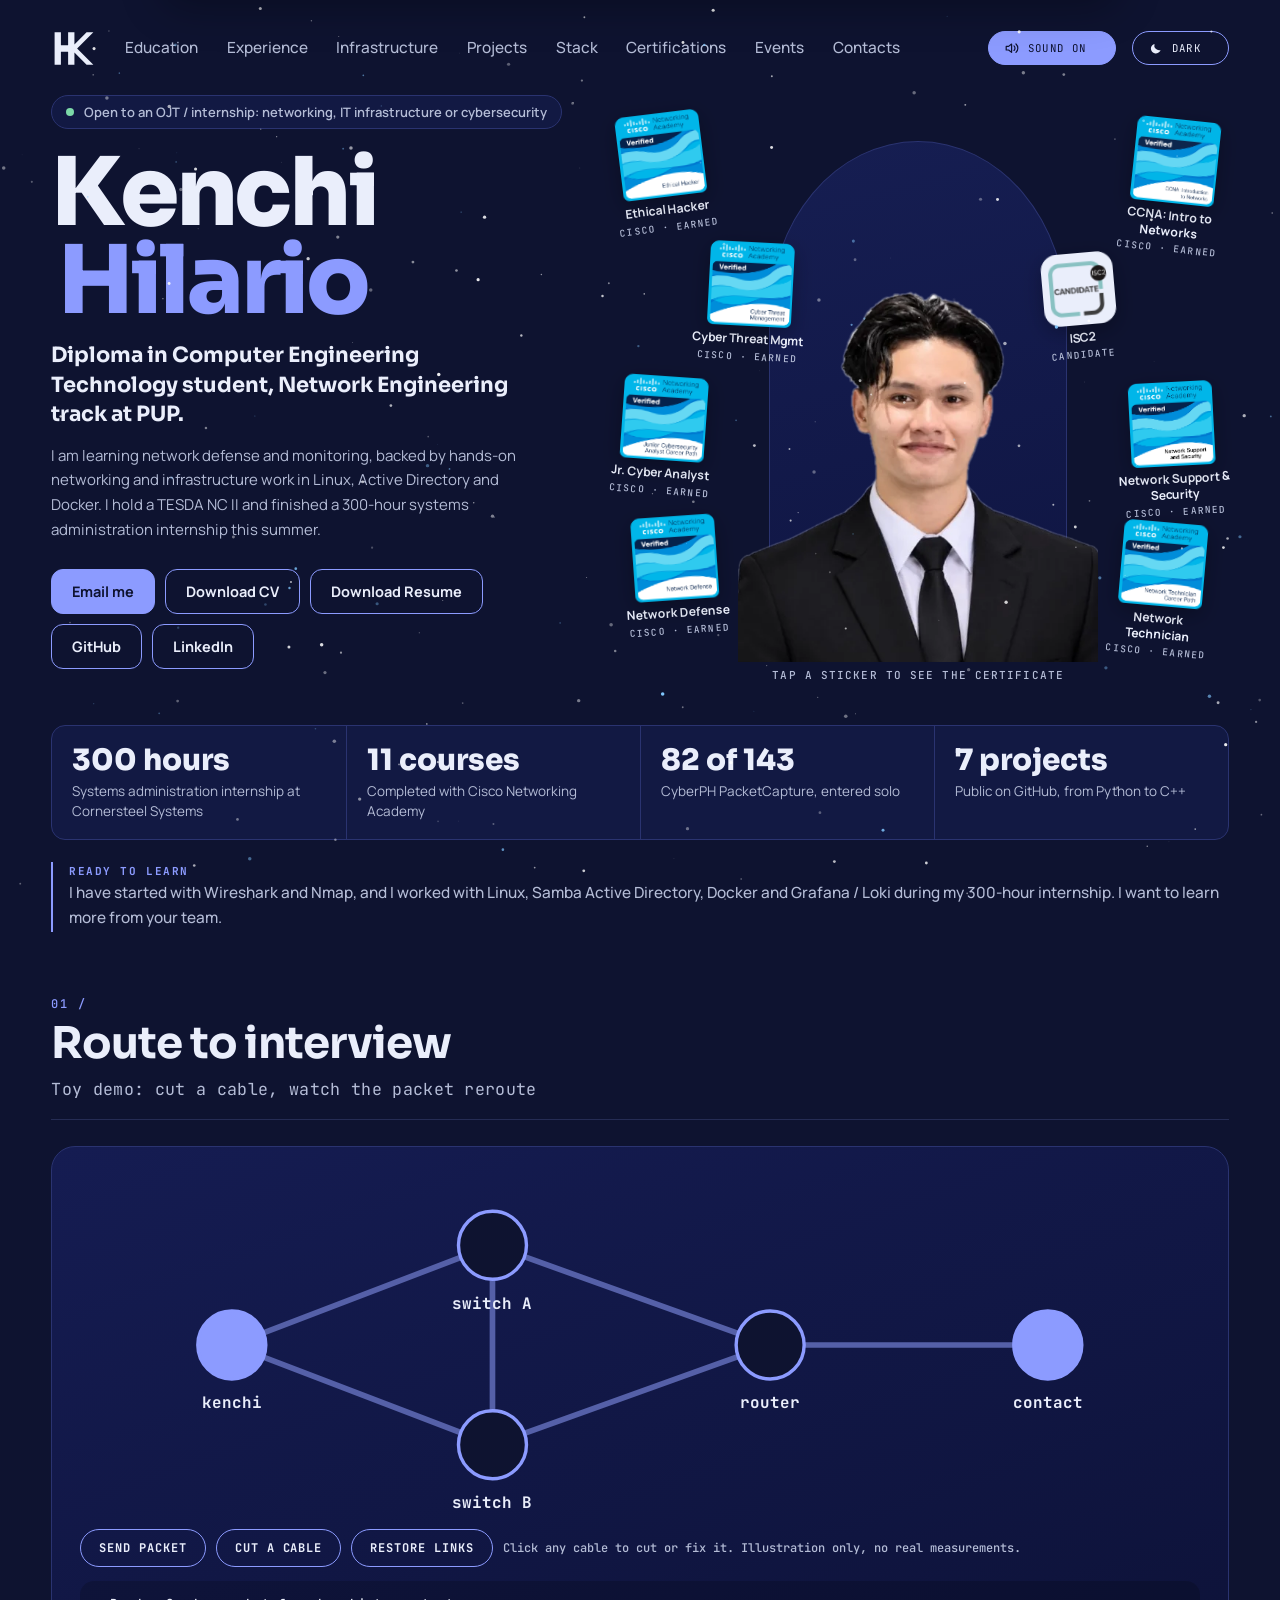
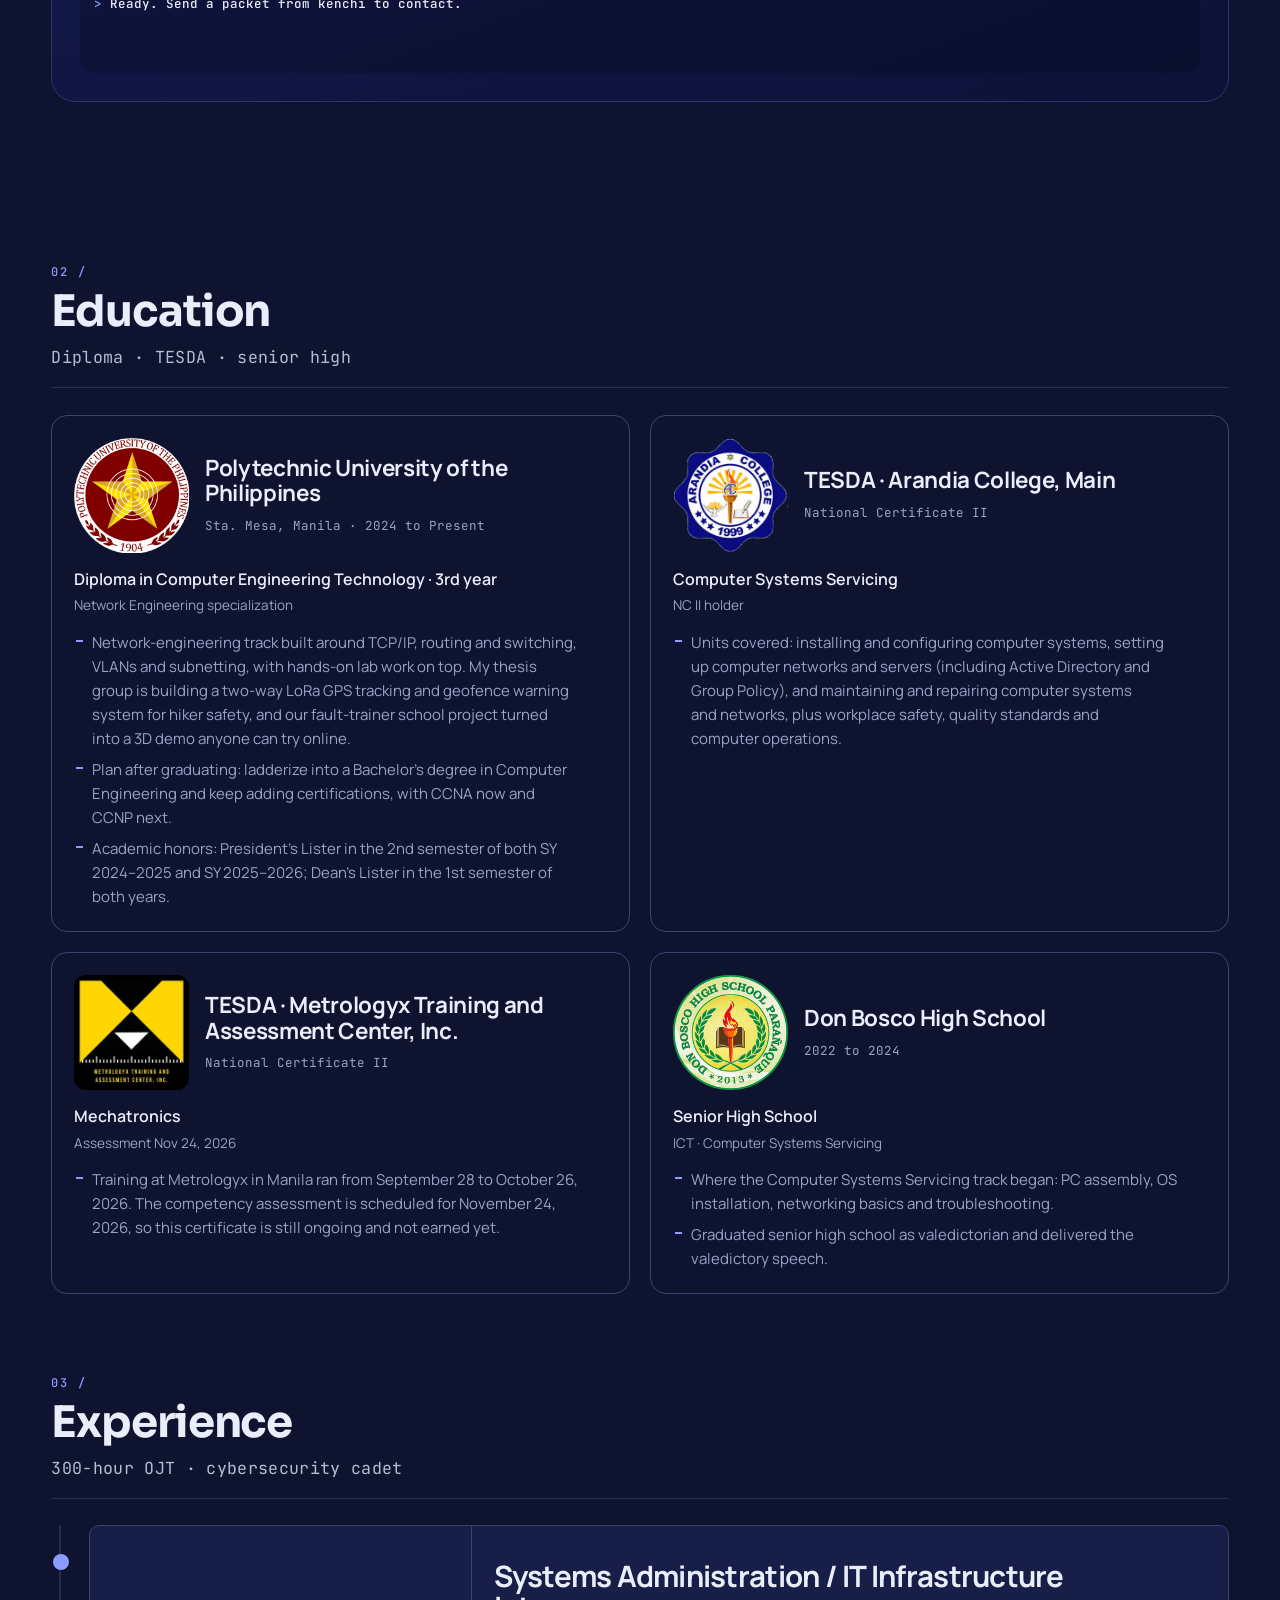
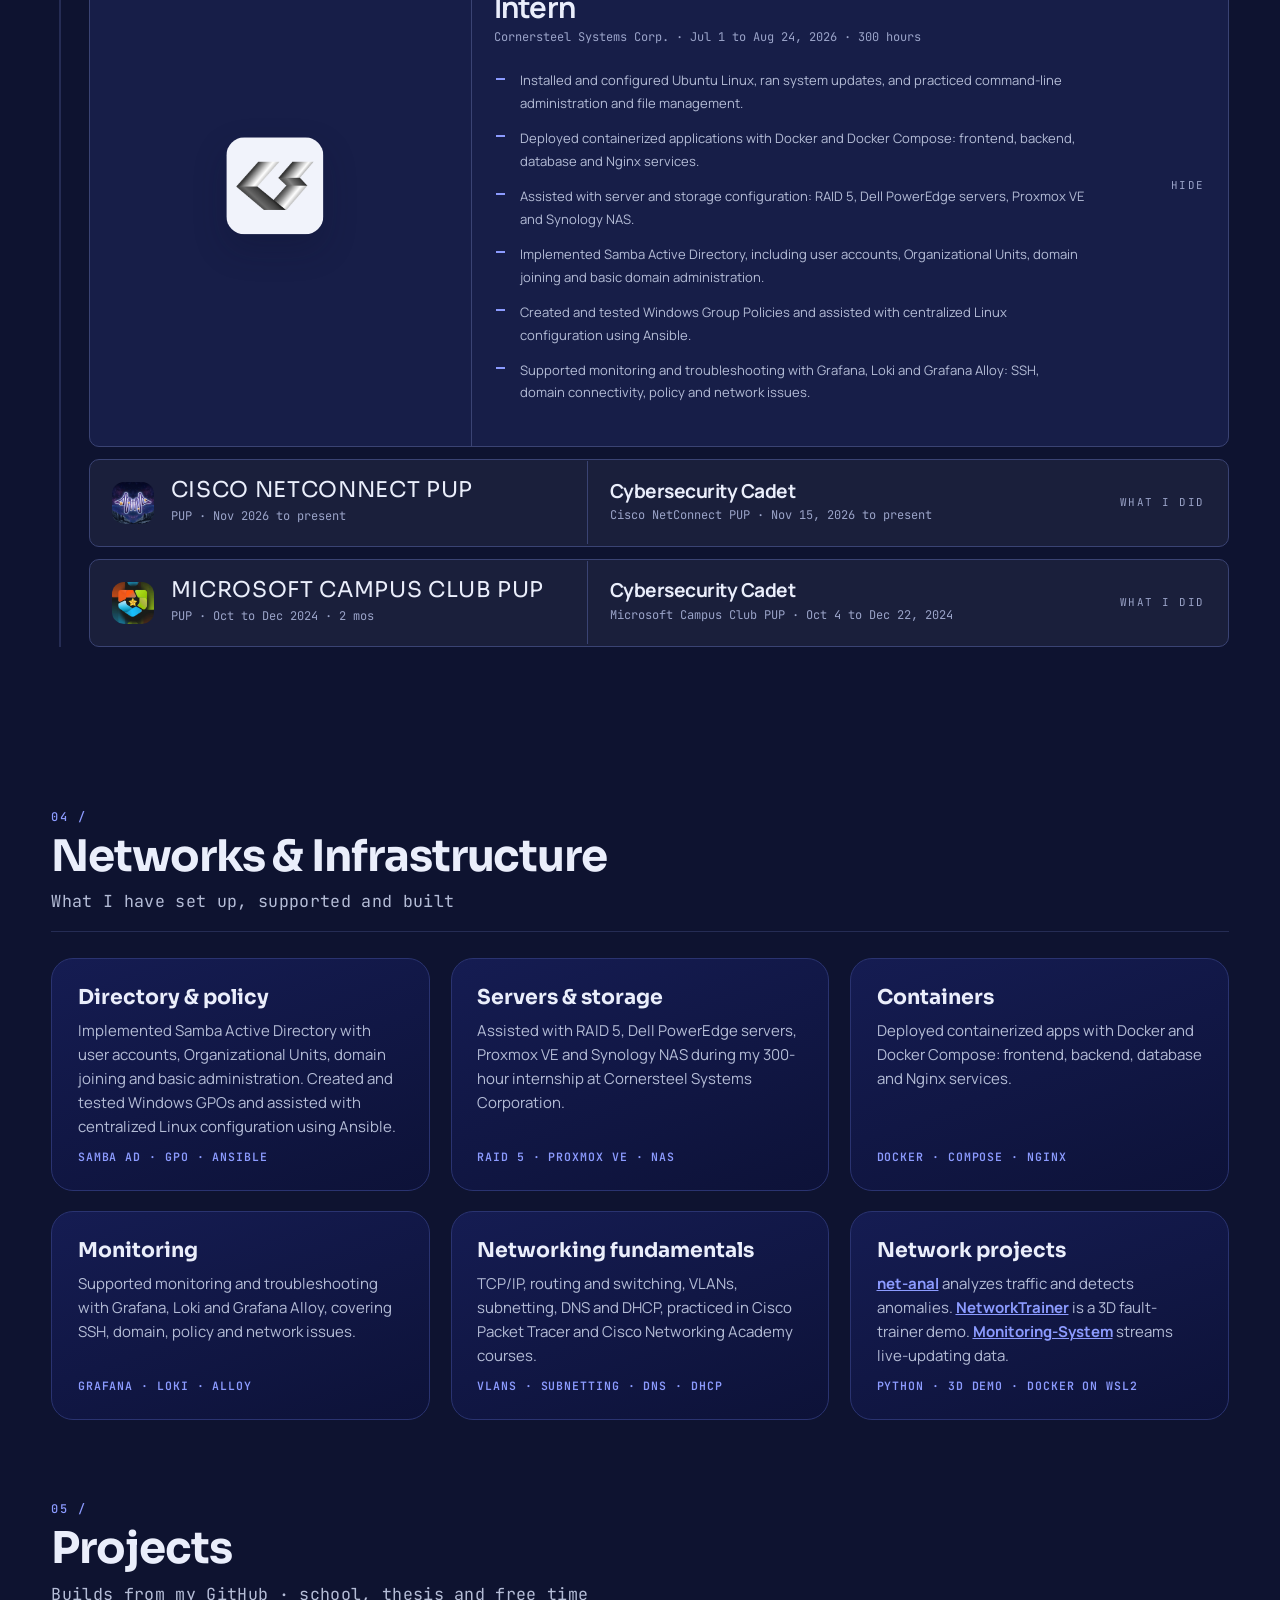
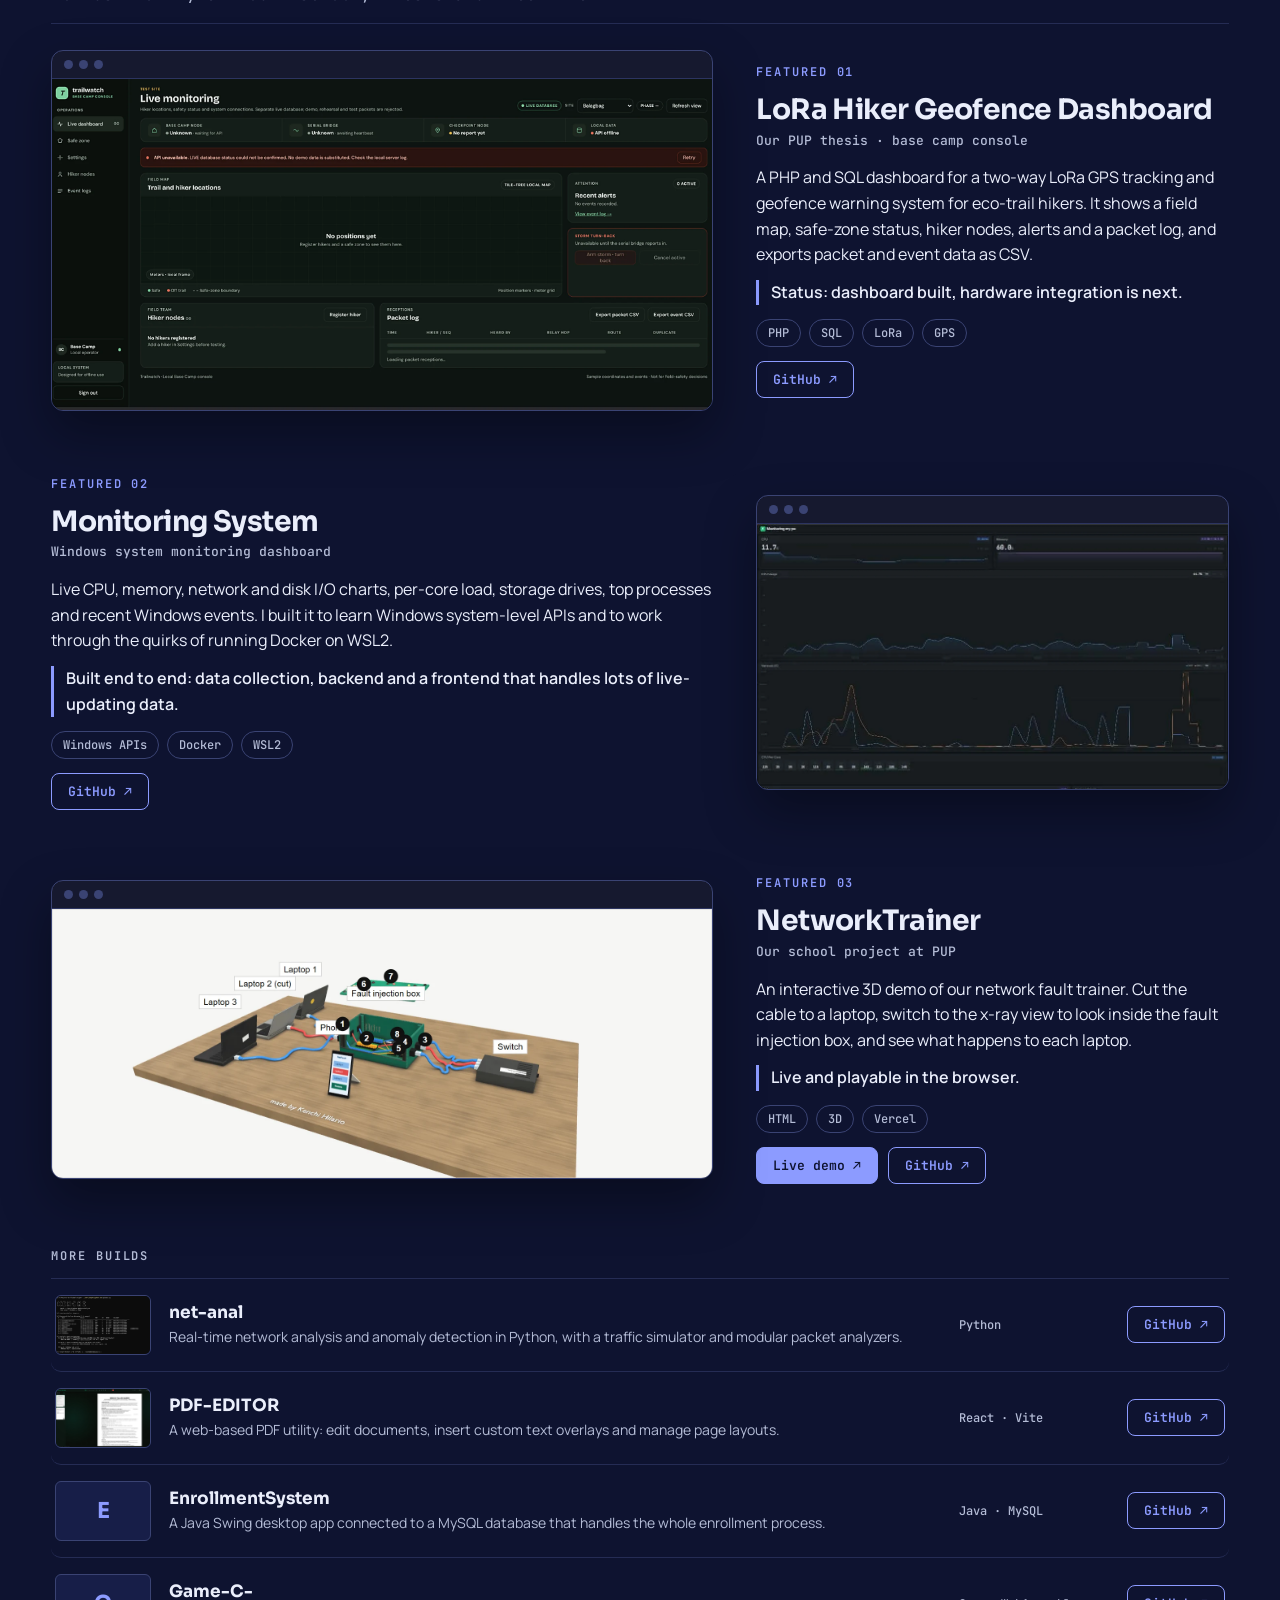
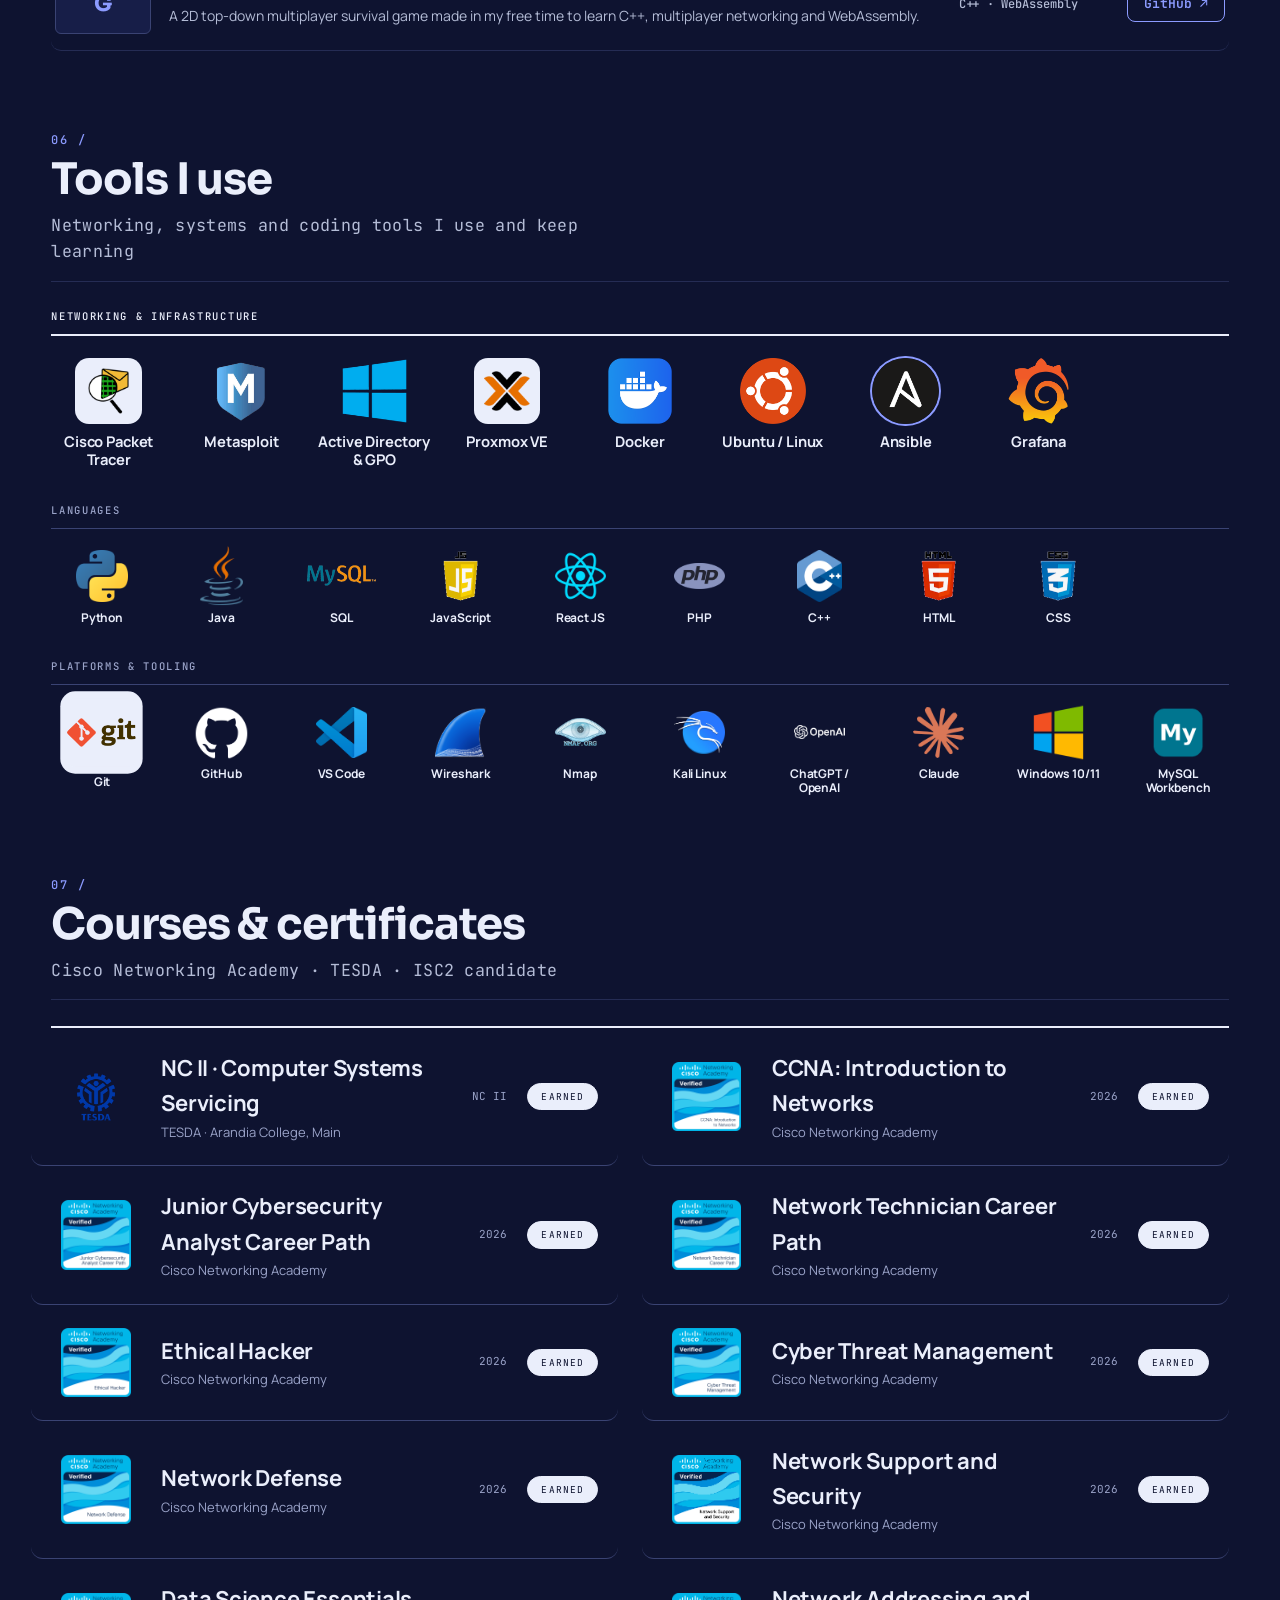
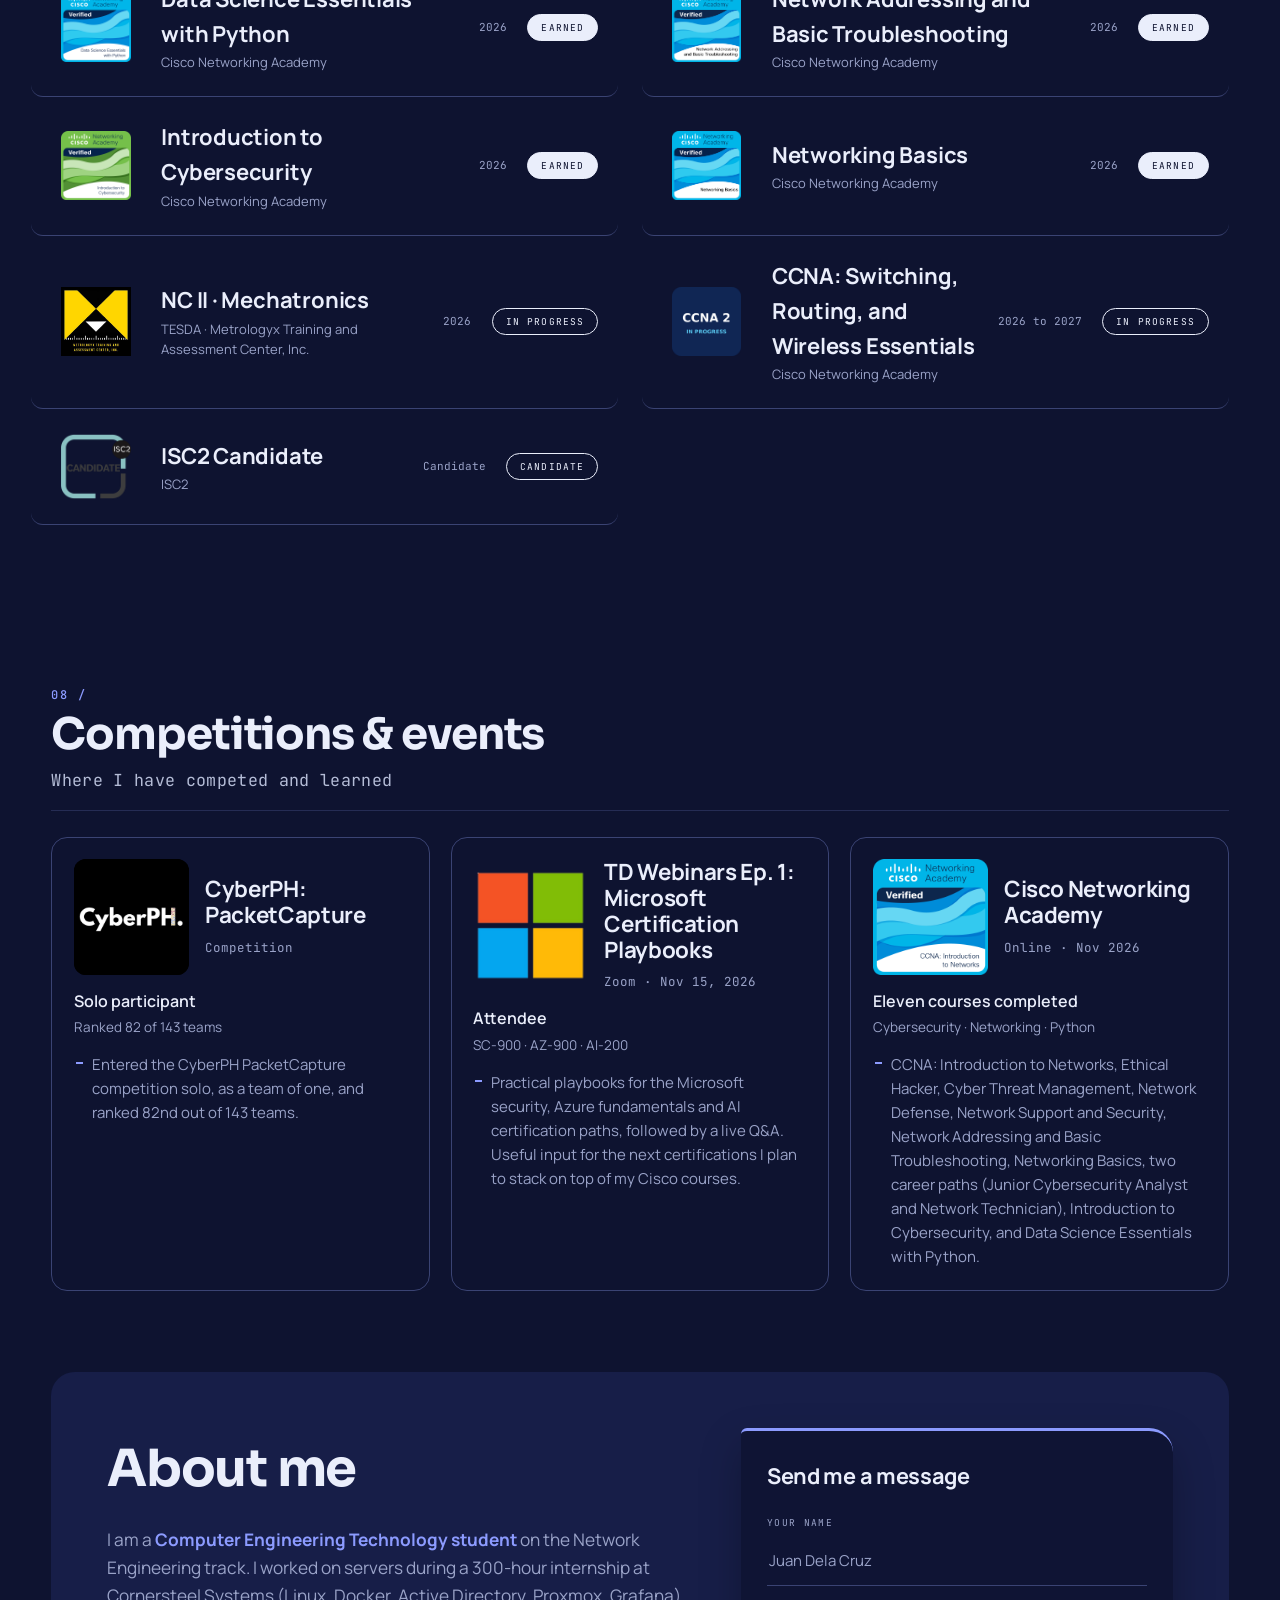
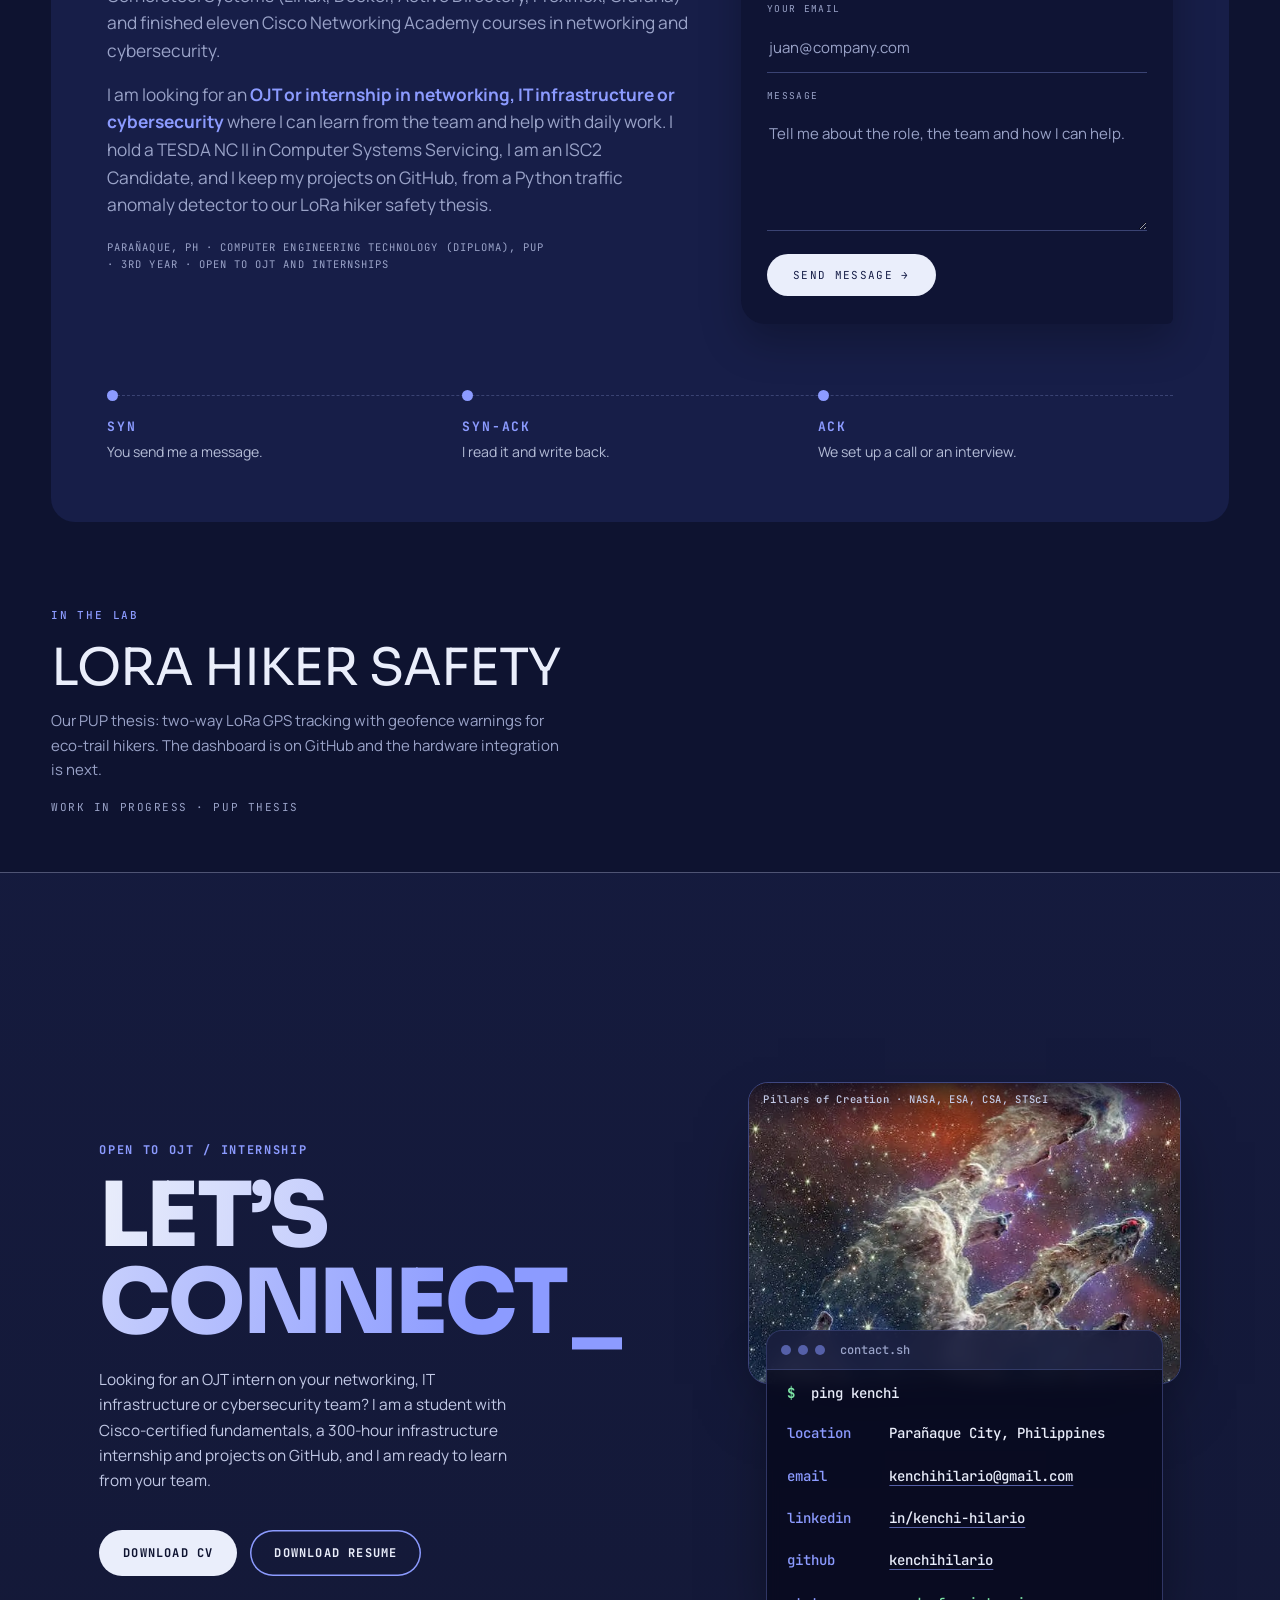
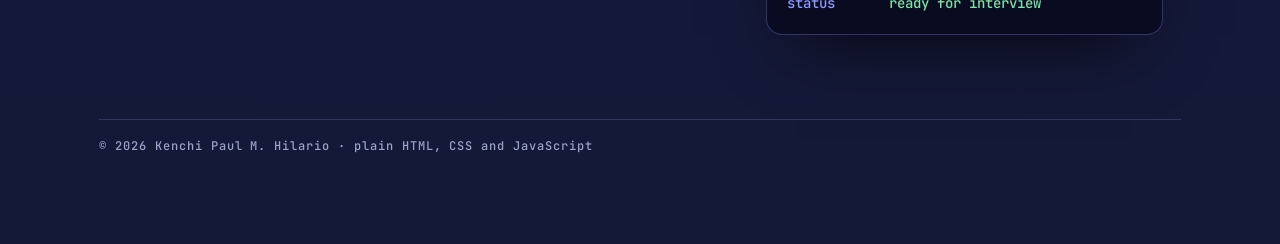
==== commit bb633a4d: "added vercel analytics" ====
--- a/index.html
+++ b/index.html
@@ -23,15 +23,13 @@
 <link rel="icon" type="image/png" sizes="96x96" href="favicon-96.png">
 <link rel="apple-touch-icon" href="apple-touch-icon.png">
 <link rel="manifest" href="site.webmanifest">
-<!-- One theme-color tag. scripts/mode-toggle.js keeps it matched to the
-     site's own dark/light mode (not the OS setting). Starts dark, like the
-     inline attribute below. -->
+
 <meta name="theme-color" content="#0E1330" id="chrome-tint">
 <link rel="preconnect" href="https://fonts.googleapis.com">
 <link rel="preconnect" href="https://fonts.gstatic.com" crossorigin>
 <link href="https://fonts.googleapis.com/css2?family=Sora:wght@500;700;800&family=Manrope:wght@400;500;700&family=JetBrains+Mono:wght@400;500;700&display=swap" rel="stylesheet">
 <script>
-/* Dark is the default look. Set it before first paint so there is no flash. */
+
 document.documentElement.setAttribute('data-mode', 'dark');
 </script>
 <link rel="stylesheet" href="styles/theme-vars.css">
@@ -68,18 +66,18 @@
 <script defer src="scripts/badge-viewer.js"></script>
 <script defer src="scripts/polish.js"></script>
 <script defer src="scripts/project-zoom.js"></script>
+<script>
+  window.va = window.va || function () { (window.vaq = window.vaq || []).push(arguments); };
+</script>
+<script defer src="/_vercel/insights/script.js"></script>
 </head>
 <body>
 
-<!-- Background sky: stars at night, birds in daylight. Fixed behind the page
-     and masked around the portrait by night-sky.js. Decorative only. -->
 <div class="kh-sky" id="sky-layer" aria-hidden="true">
   <canvas class="sky-canvas"></canvas>
   <div class="sun"><div class="sun-in"><i class="sun-rays"></i><i class="sun-glow"></i><i class="sun-halo"></i><i class="sun-core"></i></div></div>
 </div>
 
-<!-- Opening screen. Hidden by default and shown by the inline script below,
-     so a visitor with JavaScript off is never stuck behind it. -->
 <div class="kh-load" id="curtain" aria-hidden="true">
   <svg class="kh-load-mark" viewBox="0 0 100 100" aria-hidden="true"><path fill="currentColor" d="M8 14H22V43H38V14H52V41L79 14H94L58 50L94 86H79L52 59V86H38V57H22V86H8Z"/></svg>
   <p class="kh-load-name">Kenchi Hilario</p>
@@ -88,14 +86,11 @@
   <ul class="kh-load-log" id="curtain-log"><li>init interface</li><li>load fonts and images</li><li>open route: recruiter &rarr; kenchi</li><li>link up</li></ul>
 </div>
 <script>
-/* Opening screen controller. It runs first and always finishes, even if
-   something else on the page fails. */
+
 (function () {
   var html = document.documentElement;
   html.classList.add('js', 'loading');
 
-  /* Hold the screen briefly so a fast load does not just flash. Visitors who
-     prefer reduced motion wait much less. */
   var HOLD = matchMedia('(prefers-reduced-motion: reduce)').matches ? 400 : 1700;
   var began = Date.now();
   var waiting = null;
@@ -117,7 +112,6 @@
     }, 180);
   }
 
-  /* skipWait is the emergency path and ignores the hold. */
   function showPage(skipWait) {
     if (lifted) return;
     var remaining = skipWait ? 0 : HOLD - (Date.now() - began);
@@ -179,9 +173,6 @@
   </div>
 </header>
 
-<!-- Phone menu: the section links and the mode/sound buttons move into this
-     drawer, since the top bar has no room for them. Links are copied from the
-     desktop nav by nav-menu.js. -->
 <div class="kh-sheet" id="drawer" role="dialog" aria-modal="true" aria-label="Menu" hidden>
   <div class="kh-sheet-top">
     <span class="kh-sheet-title">Menu</span>
@@ -209,7 +200,7 @@
 
 <div class="kh-page">
   <main id="main" tabindex="-1">
-  <!-- section: hero -->
+
   <section class="kh-hero hx" aria-label="Introduction">
     <div class="kh-hero-top">
       <div class="kh-top-left">
@@ -256,6 +247,7 @@
       <div class="hx-stage">
         <div class="hx-arch" aria-hidden="true"></div>
         <img class="hx-photo" src="kenchi-hero.webp" alt="Kenchi Paul M. Hilario" width="490" height="509" fetchpriority="high" decoding="async">
+        <span class="hx-shades" aria-hidden="true"></span>
         <button class="hx-tag t1" type="button" data-badge="ethical"><img src="logos/cisco/ethical-hacker.png" alt=""><b>Ethical Hacker</b><small>Cisco · Earned</small></button>
         <button class="hx-tag t2" type="button" data-badge="ctm"><img src="logos/cisco/cyber-threat-management.png" alt=""><b>Cyber Threat Mgmt</b><small>Cisco · Earned</small></button>
         <button class="hx-tag t3" type="button" data-badge="junior"><img src="logos/cisco/junior-analyst.png" alt=""><b>Jr. Cyber Analyst</b><small>Cisco · Earned</small></button>
@@ -278,7 +270,6 @@
 
   </section>
 
-  <!-- section: speaking (offline view) -->
   <section class="sec kh-sec" id="route" aria-label="Route to interview" style="padding-top:0">
     <div class="kh-head"><h2>Route to interview</h2><span class="kh-head-note kh-head-note-lg">Toy demo: cut a cable, watch the packet reroute</span></div>
     <div class="route-card">
@@ -401,7 +392,7 @@
           <li class="kh-tool"><img class="tkn" src="logos/tech/n-ubuntu.png" alt="" loading="lazy"><span class="kh-tool-name">Ubuntu / Linux</span></li>
           <li class="kh-tool"><img class="tkn" src="logos/tech/n-ansible.png" alt="" loading="lazy"><span class="kh-tool-name">Ansible</span></li>
           <li class="kh-tool"><img class="tkn" src="logos/tech/n-grafana.png" alt="" loading="lazy"><span class="kh-tool-name">Grafana</span></li>
-          
+
         </ul></div>
       <div class="kh-stack-group"><h3 class="kh-stack-title">Languages</h3><ul class="kh-stack-list">
           <li class="kh-tool"><img src="logos/tech/python.png" alt="" loading="lazy"><span class="kh-tool-name">Python</span></li>
@@ -413,7 +404,7 @@
           <li class="kh-tool"><img class="tkn" src="logos/tech/n-cpp.png" alt="" loading="lazy"><span class="kh-tool-name">C++</span></li>
           <li class="kh-tool"><img class="tkn" src="logos/tech/n-html.png" alt="" loading="lazy"><span class="kh-tool-name">HTML</span></li>
           <li class="kh-tool"><img class="tkn" src="logos/tech/n-css.png" alt="" loading="lazy"><span class="kh-tool-name">CSS</span></li>
-          
+
         </ul></div>
       <div class="kh-stack-group"><h3 class="kh-stack-title">Platforms &amp; tooling</h3><ul class="kh-stack-list">
           <li class="kh-tool" style="--v-k:1.35"><img src="logos/tech/git.png" alt="" loading="lazy"><span class="kh-tool-name">Git</span></li>
@@ -426,7 +417,7 @@
           <li class="kh-tool"><img src="logos/tech/claude.png" alt="" loading="lazy"><span class="kh-tool-name">Claude</span></li>
           <li class="kh-tool" style="--v-k:1.05"><img src="logos/tech/windows.png" alt="" loading="lazy"><span class="kh-tool-name">Windows 10/11</span></li>
           <li class="kh-tool"><img src="logos/mono/mysql.png" alt="" loading="lazy"><span class="kh-tool-name">MySQL Workbench</span></li>
-          
+
         </ul></div>
     </div>
   </section>
@@ -501,8 +492,6 @@
     </div>
   </section>
 
-  <!-- section: what's next -->
-
   <section class="kh-sec" id="up-next" aria-label="Currently building" style="padding-top:1px">
     <div class="kh-next">
       <span class="kh-next-kick">In the lab</span>
@@ -514,8 +503,6 @@
 
   </main>
 
-
-  <!-- section: footer -->
   <footer id="contact" class="ft">
     <div class="kh-foot-bg" aria-hidden="true"></div>
     <div class="ft-in">
@@ -544,8 +531,6 @@
     </div>
   </footer>
 </div>
-
-
 
 <div class="kh-all" id="proj-all" role="dialog" aria-modal="true" aria-label="All projects">
   <button class="kh-all-x" type="button" aria-label="Close">&times;</button>
--- a/styles/theme-vars.css
+++ b/styles/theme-vars.css
@@ -1,12 +1,7 @@
-/* ==========================================================================
-   Design tokens and page defaults
-   Colours come in two themes (dark and light) set on <html data-mode>.
-   Everything else on this site reads these variables, so a theme switch is
-   one attribute change.
-   ========================================================================== */
+
 
 :root{
-  /* shared across both themes */
+
   --kh-matte:#A3A8C4;
   --kh-cyan:#7CD9D2;
   --kh-pink:#F2699E;
@@ -17,8 +12,6 @@
   --kh-dur:.25s;
   --kh-ease-out:cubic-bezier(.32,.72,0,1);
 
-  /* side margin of the page; past 1900px the margin grows instead of the
-     content, so wide monitors keep a readable measure with full-bleed bands */
   --kh-gutter:clamp(20px,4vw,64px);
 
   --kh-mono:'IBM Plex Mono',ui-monospace,Menlo,monospace;
@@ -29,7 +22,6 @@
   :root{--kh-gutter:max(64px,calc((100vw - 1800px) / 2))}
 }
 
-/* ---------- dark ---------- */
 html[data-mode="dark"]{
   --kh-base:#0E1330;
   --kh-text:#EAEEFB;
@@ -54,15 +46,11 @@
   --kh-chip-text:#0E1330;
   --kh-muted:#56608A;
   --kh-muted-strong:#3E4770;
-  /* --kh-base, --kh-ink and --kh-paper deliberately keep these values: the
-     hero and its badges already read correctly against them, and changing
-     them would drag the hero along. The sections below the hero get their
-     own dark surface instead (see the section.kh-sec rule at the end). */
+
   --kh-sec-bg:#0E1330;
   --kh-sec-hi:#171E48;
 }
 
-/* ---------- light ---------- */
 html[data-mode="light"]{
   --kh-base:#E8ECFA;
   --kh-text:#12162E;
@@ -88,12 +76,11 @@
   --kh-muted-strong:#3F4668;
 }
 
-/* ---------- page defaults ---------- */
 *{
   margin:0;
   padding:0;
   box-sizing:border-box;
-  /* no grey flash on tap in Android Chrome; the site's own animations are the feedback */
+
   -webkit-tap-highlight-color:transparent;
 }
 [hidden]{display:none!important}
@@ -117,7 +104,6 @@
 ::selection{background:var(--kh-accent);color:var(--kh-on-accent)}
 a{color:inherit}
 
-/* one focus ring for everything you can tab to */
 a:focus-visible,
 button:focus-visible,
 [tabindex]:focus-visible,
@@ -128,7 +114,6 @@
   border-radius:3px;
 }
 
-/* "Skip to content": first tab stop, parked above the screen until focused */
 .kh-skip{
   position:fixed;
   left:12px;
@@ -152,16 +137,12 @@
 ::-webkit-scrollbar-thumb{background:var(--kh-scroll);border-radius:5px}
 ::-webkit-scrollbar-thumb:hover{background:var(--kh-scroll-hi)}
 
-/* the wrapper around the whole page */
 .kh-page{
   margin:0 auto;
   background:var(--kh-paper);
   overflow:hidden;
 }
 
-/* Dark mode for the sections under the hero. They re-point the ink, paper,
-   rule and muted tokens, so every card border, paragraph and label inside
-   them turns dark without being touched one by one. */
 html[data-mode="dark"] section.kh-sec{
   background:var(--kh-sec-bg);
   color:var(--kh-text);
--- a/styles/shell.css
+++ b/styles/shell.css
@@ -1,9 +1,4 @@
-/* ==========================================================================
-   Page shell
-   The hero band and its top row (name on the left, sound and theme buttons
-   on the right), plus the small rules that only exist to make the page
-   behave on phones. The hero's own content is in landing.css.
-   ========================================================================== */
+
 
 .kh-hero{
   position:relative;
@@ -19,7 +14,6 @@
   margin-bottom:clamp(40px,3.6vw,52px);
 }
 
-/* ---------- name + logo mark ---------- */
 .kh-brand{
   display:flex;
   align-items:center;
@@ -30,7 +24,7 @@
   line-height:1;
   letter-spacing:-.028em;
 }
-/* one fill taken from currentColor, so the mark flips with the theme */
+
 .kh-mark{color:var(--kh-text)}
 .kh-mark path{fill:currentColor}
 .kh-brand .kh-mark{
@@ -40,9 +34,6 @@
   height:clamp(44px,4.4vw,64px);
 }
 
-/* ---------- plain <nav> elements ----------
-   These element selectors also style the dock and the phone menu, which
-   rely on the flex row, the gap and the link weight from here. */
 nav{
   display:flex;
   align-items:center;
@@ -57,7 +48,6 @@
 }
 nav a:hover{color:var(--kh-text)}
 
-/* ---------- phones ---------- */
 @media (max-width:760px){
   nav{display:none}
   .kh-brand{
@@ -68,14 +58,13 @@
     width:clamp(32px,7.6vw,44px);
     height:clamp(32px,7.6vw,44px);
   }
-  /* the sticky bar carries these on a phone, so the hero row drops them */
+
   .kh-top-right .snd-btn,
   .kh-top-right .mode-btn{display:none}
-  /* nothing on a phone may push the page sideways */
+
   html,body{overflow-x:hidden}
 }
 
-/* the pinned dock needs room above the page, and anchors must stop below it */
 @media (max-width:860px){
   body{padding-top:60px}
   section[id],footer[id]{scroll-margin-top:74px}
--- a/styles/navbar.css
+++ b/styles/navbar.css
@@ -1,10 +1,5 @@
-/* ==========================================================================
-   Top dock: the fixed bar that appears after the hero, the pill controls
-   (sound, theme), the phone menu button and the full-screen menu sheet.
-   Phone widths come first-class at the bottom of the file.
-   ========================================================================== */
-
-/* ---- the dock itself: slides down from above the viewport once .on is set ---- */
+
+
 .kh-dock{
   position:fixed; inset:0 0 auto 0; z-index:60;
   display:flex; align-items:center; justify-content:space-between; gap:24px;
@@ -19,7 +14,6 @@
 }
 .kh-dock.on{ translate:0 0; }
 
-/* thin line along the bottom edge that grows with scroll (--v-p is 0..1 on <html>) */
 .kh-dock-prog{
   position:absolute; left:0; right:0; bottom:0; height:3px;
   background:var(--kh-accent);
@@ -27,7 +21,6 @@
   scale:var(--v-p,0) 1;
 }
 
-/* home button (brand) */
 .kh-dock-home{
   display:flex; align-items:center; gap:10px; white-space:nowrap;
   padding:0; border:0; background:none;
@@ -39,7 +32,6 @@
 .kh-dock-home:focus-visible{ outline:2px solid var(--kh-accent); outline-offset:4px; border-radius:4px; }
 .kh-dock-home .kh-mark{ display:block; flex:none; width:21px; height:21px; }
 
-/* section links; each one drops in a beat after the previous (--i set in the HTML) */
 .kh-dock-links{
   display:flex; align-items:center; gap:clamp(12px,1.8vw,26px);
 }
@@ -57,7 +49,6 @@
   100%{ opacity:1; translate:0 0; scale:1; }
 }
 
-/* right-hand cluster: scroll % readout plus the two toggles */
 .kh-dock-tools{ display:flex; align-items:center; gap:clamp(8px,1vw,14px); }
 .kh-dock-pct{
   min-width:4.4ch; text-align:right;
@@ -65,7 +56,6 @@
   font-variant-numeric:tabular-nums; color:var(--kh-text-soft);
 }
 
-/* ---- pill toggles (class names are shared with the sound script) ---- */
 .snd-btn,.mode-btn{
   display:flex; align-items:center; gap:9px; white-space:nowrap; cursor:pointer;
   padding:9px 14px;
@@ -76,11 +66,9 @@
 }
 .snd-btn:hover,.mode-btn:hover{ border-color:var(--kh-accent); color:var(--kh-text); }
 .snd-btn[aria-pressed="true"]{ color:var(--kh-text); border-color:#5A554C; }
-/* inside the dock a switched-on sound button fills with the accent */
+
 .kh-dock .snd-btn[aria-pressed="true"]{ background:var(--kh-accent); color:var(--kh-on-accent); border-color:var(--kh-accent); }
 
-/* labels keep the width of their longer state ("Sound off" vs "Sound on") so the
-   pills do not jitter. The font is monospaced: 9 chars x 0.72em = 6.48em, padded a little. */
 .snd-lab{ display:inline-block; min-width:6.7em; text-align:left; }
 .mode-lab{ display:inline-block; min-width:3.8em; text-align:left; }
 
@@ -103,7 +91,6 @@
   .snd-btn[aria-pressed="true"] .snd-wave2{ animation:none; opacity:1; }
 }
 
-/* ---- the same two toggles when they sit in the hero's top row ---- */
 .kh-top-left { display:flex; align-items:center; gap:clamp(18px,2.8vw,40px); }
 .kh-top-right{ display:flex; align-items:center; gap:clamp(10px,1.6vw,22px); }
 .kh-hero-top .snd-btn,.kh-hero-top .mode-btn{
@@ -114,7 +101,7 @@
 .kh-hero-top .snd-ico,.kh-hero-top .mode-ico{ width:18px; height:18px; }
 .kh-hero-top .snd-btn:hover,.kh-hero-top .snd-btn[aria-pressed="true"],
 .kh-hero-top .mode-btn:hover{ background:var(--kh-accent); color:var(--kh-on-accent); border-color:var(--kh-accent); }
-/* three soft rings on arrival, then it stops asking for attention */
+
 .kh-hero-top .snd-btn[aria-pressed="false"]{ animation:kh-ring 2.2s ease-out 1.4s 3; }
 @keyframes kh-ring{
   0%  { box-shadow:0 0 0 0 rgba(140,155,255,.35); }
@@ -122,7 +109,6 @@
   100%{ box-shadow:0 0 0 0 rgba(140,155,255,0); }
 }
 
-/* ---- menu button (phones only) ---- */
 .kh-menu{
   display:none; align-items:center; gap:9px; white-space:nowrap; cursor:pointer;
   min-height:44px; padding:10px 16px;
@@ -137,7 +123,6 @@
 .kh-menu[aria-expanded="true"] .kh-menu-ico i:first-child{ translate:0 5px; }
 .kh-menu[aria-expanded="true"] .kh-menu-ico i:last-child { translate:0 -5px; }
 
-/* ---- full-screen menu sheet ---- */
 .kh-sheet{
   position:fixed; inset:0; z-index:90;
   display:flex; flex-direction:column;
@@ -184,9 +169,9 @@
 .kh-sheet-ctl .snd-btn,.kh-sheet-ctl .mode-btn{
   flex:1 1 auto; justify-content:center; min-height:48px; padding:12px 14px; font-size:10.5px;
 }
-/* in the sheet the text labels are the point, so they stay visible at any width */
+
 .kh-sheet-ctl .snd-lab,.kh-sheet-ctl .mode-lab{ display:inline-block !important; }
-/* a plain heads-up: the page cannot read the phone's silent switch */
+
 .kh-sheet-note{
   margin:2px 0 0; text-align:center;
   font-family:var(--kh-mono); font-size:10.5px; letter-spacing:.05em; color:var(--kh-text-soft);
@@ -197,9 +182,6 @@
   color:#fff; background:var(--kh-accent); border-radius:99px;
 }
 
-/* ==========================================================================
-   Wide screens (861px and up): the dock becomes a floating pill
-   ========================================================================== */
 @media (min-width:861px){
   .kh-dock{
     inset:16px auto auto 50%;
@@ -217,7 +199,6 @@
   .kh-dock-links a[aria-current="true"],
   .kh-dock-links a[aria-current="true"]:hover{ color:#fff; }
 
-  /* the highlight that slides to whichever section is current */
   .kh-dock-glow{
     position:absolute; top:0; bottom:0; left:0; z-index:0;
     width:0; opacity:0; border-radius:999px; background:var(--kh-accent);
@@ -226,29 +207,21 @@
   .kh-dock-glow.on{ opacity:1; }
   @media (prefers-reduced-motion:reduce){ .kh-dock-glow{ transition:opacity .25s ease-out; } }
 
-  /* a centred pill cannot afford the extra width, so icons only */
   .kh-dock .kh-dock-pct,.kh-dock .snd-lab,.kh-dock .mode-lab{ display:none; }
   .kh-dock .snd-btn,.kh-dock .mode-btn{ padding:9px 11px; }
 }
 
-/* ==========================================================================
-   Phones and small tablets
-   ========================================================================== */
 @media (max-width:860px){
   .kh-dock-links{ display:none; }
-  /* without scripts the menu button is useless, so show the plain links instead */
+
   html:not(.js) .kh-dock-links{ display:flex; flex-wrap:wrap; gap:8px 14px; }
 
-  /* always on screen at this width, and the blur would be re-sampled on every
-     scroll frame; the background is already near-opaque so just drop it */
   .kh-dock{ translate:0 0; justify-content:flex-start; gap:0; backdrop-filter:none; -webkit-backdrop-filter:none; }
   html.js .kh-menu{ display:flex; }
 
   .kh-dock-tools{ display:flex; gap:8px; margin:0 10px 0 auto; }
   .kh-dock-tools .snd-btn,.kh-dock-tools .mode-btn{ min-width:44px; min-height:44px; justify-content:center; padding:10px; }
 
-  /* the name is hidden while the hero's own wordmark is on screen, and eases
-     open (pushing the menu button over) once the dock is switched on */
   .kh-dock-home{
     font-size:13px; max-width:0; margin-right:0; opacity:0; overflow:hidden; pointer-events:none;
     transition:max-width .7s cubic-bezier(.22,.61,.36,1), margin-right .7s cubic-bezier(.22,.61,.36,1), opacity .35s ease-out;
@@ -269,7 +242,7 @@
 }
 @media (max-width:420px){ .kh-dock-home{ font-size:11.5px; } }
 @media (max-height:560px){
-  /* the sheet is full height, so it has to be able to scroll: tighter rows */
+
   .kh-sheet-links a{ padding:9px 0; font-size:clamp(20px,5vw,28px); }
   .kh-sheet-links{ margin:12px 0 18px; }
   .kh-sheet-foot{ margin-top:18px; }
--- a/styles/section-layout.css
+++ b/styles/section-layout.css
@@ -1,7 +1,4 @@
-/* ==========================================================================
-   Shared section frame: vertical padding for every band, and the heading row
-   (big title on the left, small note on the right).
-   ========================================================================== */
+
 .sec{ padding:clamp(56px,9vh,110px) var(--kh-gutter); }
 
 .kh-head{
@@ -19,12 +16,11 @@
 .kh-head-note-lg{
   font-size:clamp(14px,1.3vw,21px); letter-spacing:.07em; color:var(--kh-muted-strong);
 }
-/* each heading eases in once; the script adds .rv-on to the page and .rv-in per heading */
+
 .kh-head{ transition:opacity .6s ease, translate .6s cubic-bezier(.2,.7,.2,1); }
 .rv-on .kh-head:not(.rv-in){ opacity:0; translate:0 14px; }
 @media (prefers-reduced-motion:reduce){ .rv-on .kh-head:not(.rv-in){ opacity:1; translate:none; } }
 
-/* short landscape windows (a phone on its side, a small netbook): tighter bands */
 @media (max-height:560px) and (min-width:480px){
   .sec{ padding-top:clamp(34px,7vh,64px); padding-bottom:clamp(34px,7vh,64px); }
 }
--- a/styles/education.css
+++ b/styles/education.css
@@ -1,7 +1,4 @@
-/* ==========================================================================
-   Education: three static cards (short enough to read at a glance, so
-   nothing expands). Denser than the other sections on purpose.
-   ========================================================================== */
+
 #education .kh-head{ margin-bottom:clamp(20px,3vh,32px); }
 
 .kh-edu{
@@ -19,7 +16,7 @@
     box-shadow .32s cubic-bezier(.2,.7,.2,1),
     border-color .32s cubic-bezier(.2,.7,.2,1);
 }
-/* the hovered card lifts and grows over its neighbours, not under them */
+
 .kh-edu-card:hover{
   position:relative; z-index:1;
   translate:0 -6px; scale:1.035;
@@ -32,11 +29,11 @@
   flex:none; width:clamp(100px,9vw,136px); height:clamp(100px,9vw,136px); object-fit:contain;
   transition:rotate .4s cubic-bezier(.22,.61,.36,1), scale .4s cubic-bezier(.22,.61,.36,1);
 }
-/* the logo tilts toward the reader, like leaning in to a screen */
+
 .kh-edu-card:hover .kh-edu-logo{ rotate:-8deg; scale:1.08; }
 
 .kh-edu-txt{ display:flex; flex-direction:column; gap:5px; min-width:0; }
-/* the school name underlines itself in step with the logo's tilt */
+
 .kh-edu-txt h3{
   position:relative; padding-bottom:5px;
   font-size:clamp(18px,1.75vw,24px); font-weight:700; line-height:1.15; letter-spacing:-.015em;
@@ -63,12 +60,11 @@
 }
 html[data-mode="dark"] .kh-edu-pts li{ color:var(--kh-pill-text); }
 
-/* four cards in the Education section sit better two by two than three plus one */
 @media (min-width:901px){
   #education .kh-edu{ grid-template-columns:repeat(2,1fr); }
 }
 @media (max-width:900px){
-  .kh-edu{ grid-template-columns:minmax(0,1fr); }   /* minmax stops long text widening the column */
+  .kh-edu{ grid-template-columns:minmax(0,1fr); }
   .kh-edu-when{ white-space:normal; text-overflow:clip; }
 }
 @media (prefers-reduced-motion:reduce){
--- a/styles/experience.css
+++ b/styles/experience.css
@@ -1,29 +1,25 @@
-/* ==========================================================================
-   Experience: each job is a button-row (company | role). Opening it widens the
-   right column, slides the logo over the company name and unfolds the bullets.
-   ========================================================================== */
+
 .kh-xp{ display:flex; flex-direction:column; gap:10px; }
 
 .kh-xp-row{
   --inset:clamp(15px,1.5vw,20px);
-  --ease:.52s cubic-bezier(.32,.72,0,1);          /* shared curve for everything that grows */
+  --ease:.52s cubic-bezier(.32,.72,0,1);
 
   position:relative; overflow:hidden; width:100%;
-  /* two tracks written as minmax(0,..) so a long name cannot push the divider
-     out of line from one row to the next */
+
   display:grid; grid-template-columns:minmax(0,1fr) minmax(0,1.25fr); align-items:center;
   gap:clamp(18px,2.6vw,52px);
   padding:var(--inset) clamp(78px,7vw,110px) var(--inset) clamp(16px,1.7vw,24px);
 
   font:inherit; color:inherit; text-align:left; cursor:pointer;
-  -webkit-user-select:text; user-select:text;       /* buttons block selection by default; copy should still work */
+  -webkit-user-select:text; user-select:text;
   background:rgba(255,255,255,.5);
   border:1px solid var(--kh-rule); border-radius:16px;
   transition:
     background .22s ease-out, border-color .22s ease-out, translate .22s ease-out, box-shadow .22s ease-out,
     padding var(--ease), grid-template-columns var(--ease);
 }
-/* accent strip down the left edge: grows on hover, stays when open */
+
 .kh-xp-row::before{
   content:""; position:absolute; left:0; top:0; bottom:0; width:4px;
   background:var(--kh-accent);
@@ -40,7 +36,6 @@
 .kh-xp-row:hover .kh-xp-co h3,.kh-xp-row:focus-visible .kh-xp-co h3,
 .kh-xp-row:hover .kh-xp-roles h4,.kh-xp-row:focus-visible .kh-xp-roles h4{ color:var(--kh-accent); }
 
-/* "What I did" / "Hide" label parked at the far right */
 .kh-xp-cue{
   position:absolute; right:clamp(16px,1.8vw,28px); top:50%; translate:0 -50%;
   display:flex; flex-direction:column; align-items:center; gap:9px;
@@ -51,9 +46,6 @@
 .kh-xp-row[aria-expanded="true"] .kh-xp-cue::after{ content:"Hide"; }
 .kh-xp-row:hover .kh-xp-cue,.kh-xp-row:focus-visible .kh-xp-cue{ color:var(--kh-accent); }
 
-/* ---- left column: logo laid over the company name ----
-   The logo is absolutely positioned so that opening the row can slide it across
-   the name and date, covering them, and land it larger in the middle. */
 .kh-xp-co{
   position:relative; display:flex; align-items:center;
   gap:clamp(14px,1.3vw,20px); min-height:clamp(42px,3.3vw,58px);
@@ -72,7 +64,7 @@
   width:clamp(88px,7.6vw,130px); height:clamp(88px,7.6vw,130px);
   border-radius:18px; box-shadow:0 14px 32px rgba(14,19,48,.26);
 }
-/* left padding reserves the space the floating logo would have taken */
+
 .kh-xp-co-txt{
   display:flex; flex-direction:column; gap:7px; min-width:0;
   padding-left:calc(clamp(42px,3.3vw,58px) + clamp(14px,1.3vw,20px));
@@ -83,7 +75,7 @@
 .kh-xp-co h3{
   font-family:var(--kh-display); font-weight:400; text-transform:uppercase; line-height:.98;
   font-size:clamp(17px,1.7vw,26px); letter-spacing:.03em; color:var(--kh-ink);
-  white-space:nowrap; overflow:hidden; text-overflow:ellipsis;   /* one line in both states */
+  white-space:nowrap; overflow:hidden; text-overflow:ellipsis;
   transform-origin:left center;
   transition:font-size var(--ease), scale .22s ease-out;
 }
@@ -94,9 +86,8 @@
   transition:font-size var(--ease);
 }
 
-/* ---- right column: roles, then the unfolding description ---- */
 .kh-xp-right{ position:relative; padding-left:clamp(16px,1.8vw,28px); }
-/* divider spans the row's full height so the rules line up down the list */
+
 .kh-xp-right::before{
   content:""; position:absolute; left:0; width:1px; background:var(--kh-rule);
   top:calc(-1 * var(--inset)); bottom:calc(-1 * var(--inset));
@@ -111,14 +102,13 @@
   margin-top:5px;
   font-family:var(--kh-mono); font-size:clamp(12px,.85vw,14px); letter-spacing:0; color:var(--kh-muted);
 }
-/* earlier roles step down in size and weight */
+
 .kh-xp-roles li:not(:first-child) h4{
   font-size:clamp(12.5px,1vw,15px); font-weight:600; letter-spacing:-.015em; color:#57534B;
   transition:font-size .3s ease-out;
 }
 .kh-xp-roles li:not(:first-child) .kh-xp-when{ margin-top:4px; font-size:clamp(11.5px,.8vw,13px); }
 
-/* grid-rows 0fr -> 1fr is what animates the height */
 .kh-xp-desc{
   display:grid; grid-template-rows:0fr; opacity:0;
   transition:grid-template-rows var(--ease), opacity .3s ease-out .06s;
@@ -133,7 +123,6 @@
   content:""; position:absolute; left:2px; top:.62em; width:9px; height:2px; background:var(--kh-accent);
 }
 
-/* ---- open state ---- */
 .kh-xp-row[aria-expanded="true"]{
   --inset:clamp(24px,2.8vw,38px);
   grid-template-columns:minmax(0,.95fr) minmax(0,1.95fr);
@@ -143,7 +132,6 @@
 .kh-xp-row[aria-expanded="true"] .kh-xp-roles h4{ font-size:clamp(21px,2.3vw,34px); }
 .kh-xp-row[aria-expanded="true"] .kh-xp-roles li:not(:first-child) h4{ font-size:clamp(15px,1.3vw,19px); }
 
-/* ---- dark theme ---- */
 html[data-mode="dark"] .kh-xp-row{ background:rgba(255,255,255,.05); }
 html[data-mode="dark"] .kh-xp-row:hover,
 html[data-mode="dark"] .kh-xp-row:focus-visible,
@@ -151,7 +139,6 @@
 html[data-mode="dark"] .kh-xp-roles li:not(:first-child) h4,
 html[data-mode="dark"] .kh-xp-pts li{ color:var(--kh-text-soft); }
 
-/* ---- narrow: stack the two columns; the label drops under the role ---- */
 @media (max-width:900px){
   .kh-xp-row,.kh-xp-row[aria-expanded="true"]{ grid-template-columns:minmax(0,1fr); }
   .kh-xp-row{
@@ -162,7 +149,7 @@
   .kh-xp-cue{ position:static; translate:0 0; flex-direction:row; justify-content:flex-start; gap:12px; margin-top:4px; }
   .kh-xp-right{ padding:14px 0 0; border-top:1px solid var(--kh-rule); }
   .kh-xp-right::before{ display:none; }
-  /* no expand-time column resize to protect here, so the name may wrap */
+
   .kh-xp-co h3{ white-space:normal; overflow:visible; text-overflow:clip; line-height:1.08; text-wrap:balance; }
   .kh-xp-dates{ font-size:clamp(11.5px,.85vw,14px); white-space:normal; text-overflow:clip; }
 }
--- a/styles/stack.css
+++ b/styles/stack.css
@@ -1,8 +1,4 @@
-/* ==========================================================================
-   Tech stack
-   Bare logos in three groups. The first group (networking) is the one that
-   matters most, so its marks and names are drawn larger.
-   ========================================================================== */
+
 
 .kh-stack{
   display:flex;
@@ -46,8 +42,6 @@
 }
 .kh-tool:hover{translate:0 -5px}
 
-/* Every logo gets the same square. --v-k (set inline on the small ones) scales
-   a mark up so they all carry about the same visual weight. */
 .kh-tool img{
   width:var(--tile);
   height:var(--tile);
@@ -64,9 +58,6 @@
 }
 .kh-stack-main .kh-tool-name{font-size:clamp(14px,1.15vw,18px)}
 
-/* ---------- dark theme ----------
-   A few marks are solid black or dark-on-transparent, so on the dark grid
-   they get a light tile or an inverted fill. Everything else keeps its own colours. */
 html[data-mode="dark"] .kh-mono-lg{filter:invert(1) brightness(1.35)}
 html[data-mode="dark"] .kh-tool img[src*="openai.png"]{filter:brightness(0) invert(1)}
 html[data-mode="dark"] .kh-tool img[src*="logos/tech/git.png"]{
--- a/styles/ledger.css
+++ b/styles/ledger.css
@@ -1,8 +1,4 @@
-/* ==========================================================================
-   Certification ledger
-   Two columns of rows (one on phones). A row with data-badge opens the
-   certificate popup, so it gets a pointer and a hover lift.
-   ========================================================================== */
+
 
 .kh-ledger{
   display:grid;
@@ -16,7 +12,7 @@
   grid-template-columns:auto 1fr auto auto;
   align-items:center;
   gap:10px clamp(16px,1.6vw,24px);
-  /* the -20px / 20px pair lets the hover wash reach past the text edge */
+
   margin:0 0 0 -20px;
   padding:clamp(18px,1.8vw,24px) 20px;
   border-bottom:1px solid var(--kh-rule);
@@ -28,8 +24,6 @@
 html[data-mode="dark"] section.kh-sec .kh-led-row:hover{background:var(--kh-sec-hi)}
 .kh-led-row:focus-visible{outline:2px solid var(--kh-accent);outline-offset:-2px}
 
-/* --v-k lifts the naturally small marks so a padded wordmark and a full-bleed
-   badge read as the same size */
 .kh-led-logo{
   width:clamp(76px,7vw,104px);
   height:clamp(60px,5.4vw,80px);
--- a/styles/projects.css
+++ b/styles/projects.css
@@ -1,14 +1,8 @@
-/* ==========================================================================
-   Projects
-   A row of cards that drifts by itself (scripts/project-rail.js moves
-   it), the "See all" button inside the heading, and the full-screen list
-   that button opens. The detail popup lives in popup.css.
-   ========================================================================== */
-
-/* ---------- the rail ---------- */
+
+
 .kh-pj-rail{
   --kh-gap:clamp(20px,2.4vw,32px);
-  --kh-drift:68s;              /* time for one full set of cards to pass; the script reads it */
+  --kh-drift:68s;
   position:relative;
   overflow:auto hidden;
   overscroll-behavior-x:contain;
@@ -16,7 +10,7 @@
   user-select:none;
   scrollbar-width:none;
   -ms-overflow-style:none;
-  /* let the row run past the section padding, edge to edge */
+
   margin-inline:calc(var(--kh-gutter) * -1);
   padding-inline:var(--kh-gutter);
   -webkit-mask-image:linear-gradient(90deg,transparent,#000 4%,#000 96%,transparent);
@@ -25,7 +19,7 @@
 .kh-pj-rail::-webkit-scrollbar{display:none}
 .kh-pj-rail.is-dragging{cursor:grabbing}
 .kh-pj-rail.is-dragging .kh-pj{pointer-events:none}
-/* the rail can take keyboard focus; the mask clips anything outside it, so the ring sits inside */
+
 .kh-pj-rail:focus-visible{outline:2px solid var(--kh-accent);outline-offset:-3px;border-radius:8px}
 
 .kh-pj-strip{
@@ -35,7 +29,6 @@
   padding:6px 0 18px;
 }
 
-/* wider screens cover more ground per second, so the loop is shortened to feel the same */
 @media (min-width:1400px){.kh-pj-rail{--kh-drift:52s}}
 @media (min-width:1900px){.kh-pj-rail{--kh-drift:46s}}
 @media (prefers-reduced-motion:reduce){
@@ -43,7 +36,6 @@
   .kh-pj{scroll-snap-align:center}
 }
 
-/* ---------- a project card ---------- */
 .kh-pj{
   flex:none;
   width:clamp(360px,44vw,660px);
@@ -83,7 +75,6 @@
   min-width:0;
 }
 
-/* cover picture: a tinted frame with faint diagonal hatching behind the image */
 .kh-pj-pic{
   position:relative;
   display:grid;
@@ -113,7 +104,6 @@
 .kh-tone-3 .kh-pj-pic{--tint:color-mix(in srgb,var(--kh-pink) 24%,var(--kh-paper))}
 .kh-tone-4 .kh-pj-pic{--tint:color-mix(in srgb,var(--kh-green) 30%,var(--kh-paper))}
 
-/* the one-line takeaway at the bottom of each card */
 .kh-pj-fact{
   margin-top:auto;
   padding-top:15px;
@@ -135,7 +125,6 @@
   line-height:1;
 }
 
-/* ---------- "See all" button in the heading ---------- */
 .kh-head h2 .kh-all-btn{
   margin:0;
   padding:0;
@@ -155,8 +144,7 @@
   display:inline-flex;
   align-items:center;
   vertical-align:middle;
-  /* the display font's caps sit high, so plain "middle" rides the pill into
-     the letters above it; this drops it back clear */
+
   translate:0 8px;
   margin-left:clamp(12px,1.5vw,26px);
   padding:9px 19px;
@@ -174,7 +162,6 @@
 .kh-all-btn:hover .kh-head-cue,
 .kh-all-btn:focus-visible .kh-head-cue{background:var(--kh-accent);color:#fff}
 
-/* ---------- full-screen list ---------- */
 body.kh-all-lock{overflow:hidden}
 
 .kh-all{
@@ -192,9 +179,6 @@
 }
 @keyframes kh-all-fade{from{opacity:0}}
 
-/* This layer sits outside every themed section, so it never got the dark
-   recolour of --kh-ink, --kh-rule and --kh-muted. Without these, the role titles in
-   the copied cards came out dark on dark. */
 html[data-mode="dark"] .kh-all{
   --kh-ink:var(--kh-text);
   --kh-paper:var(--kh-sec-bg);
@@ -232,7 +216,6 @@
   color:var(--kh-text-soft);
 }
 
-/* in the rail the cards have a fixed width; here each one fills its cell */
 .kh-all-grid{
   display:grid;
   grid-template-columns:repeat(auto-fill,minmax(min(100%,370px),1fr));
@@ -261,12 +244,9 @@
 }
 .kh-all-x:hover{background:var(--kh-accent);border-color:var(--kh-accent);color:#fff}
 
-/* ---------- dark theme ---------- */
-/* a few colours here were written as plain hex, so the section recolour missed them */
 html[data-mode="dark"] .kh-pj p{color:var(--kh-pill-text)}
 html[data-mode="dark"] .kh-pj:hover{background:var(--kh-sec-hi)}
 
-/* ---------- smaller screens ---------- */
 @media (max-width:760px){
   .kh-pj{width:min(82vw,420px)}
   .kh-pj h3{font-size:clamp(20px,5.4vw,26px)}
--- a/styles/popup.css
+++ b/styles/popup.css
@@ -1,9 +1,4 @@
-/* ==========================================================================
-   Detail popup
-   One shell, two users: the project popup (#proj-panel) and the certificate popup
-   (#badge-panel) both use .kh-pop. Picture on the left, text on the right; on narrow
-   or tall-and-thin screens the picture moves on top.
-   ========================================================================== */
+
 
 .kh-pop{
   position:fixed;
@@ -19,7 +14,7 @@
 .kh-pop-card{
   display:grid;
   grid-template-columns:1.45fr 1fr;
-  /* big on purpose: the screenshot is the point of the popup */
+
   width:min(64vw,1260px);
   height:min(64vh,735px);
   overflow:hidden;
@@ -85,8 +80,6 @@
   line-height:1;
 }
 
-/* Code / Live demo / Verify. With no URL yet the button stays, greyed and
-   inert, so the row still reads the same. */
 .kh-pop-links{
   display:flex;
   flex-wrap:wrap;
@@ -136,7 +129,6 @@
 }
 .kh-pop-x:hover{background:var(--kh-ink);color:var(--kh-paper)}
 
-/* ---------- certificate extras ---------- */
 .kh-cert-tag{
   display:inline-block;
   width:fit-content;
@@ -151,7 +143,6 @@
 }
 .kh-cert-tag.is-earned{background:var(--kh-ink);color:var(--kh-paper)}
 
-/* stand-in shown where a certificate photo has not been uploaded yet */
 .kh-cert-empty{
   display:flex;
   flex-direction:column;
@@ -169,9 +160,6 @@
   text-transform:uppercase;
 }
 
-/* ---------- dark theme ----------
-   --kh-paper is a fixed light tone on purpose (the hero depends on that), so
-   this panel never followed the theme. It gets its own dark pair instead. */
 html[data-mode="dark"] .kh-pop-card{background:var(--kh-sec-hi);border-color:var(--kh-pill-edge)}
 html[data-mode="dark"] .kh-pop-pic{background:var(--kh-sec-bg)}
 html[data-mode="dark"] .kh-pop-text h3{color:var(--kh-text)}
@@ -185,7 +173,6 @@
 html[data-mode="dark"] .kh-cert-tag.is-earned{background:var(--kh-text);color:var(--kh-sec-hi)}
 html[data-mode="dark"] .kh-cert-empty{color:var(--kh-pill-text)}
 
-/* ---------- other screen shapes ---------- */
 @media (max-width:900px){
   .kh-pop-card{
     grid-template-columns:1fr;
@@ -196,15 +183,14 @@
   }
   .kh-pop-pic{aspect-ratio:16/9}
 }
-/* Short desktop windows (a 1080p laptop minus browser bars): take more of
-   the height and trim the type a little so long text fits without scrolling. */
+
 @media (min-width:901px) and (max-height:1000px){
   .kh-pop-card{height:min(74vh,735px)}
   .kh-pop-text h3{font-size:clamp(22px,2vw,30px)}
   .kh-pop-text p{font-size:clamp(14px,.9vw,15.5px)}
   .kh-pop-fact{font-size:clamp(15px,1.2vw,19px)}
 }
-/* tall, thin windows: a 16:9 picture in a narrow column is mostly gutter */
+
 @media (max-aspect-ratio:5/6) and (min-width:901px){
   .kh-pop-card{
     grid-template-columns:1fr;
--- a/styles/contact.css
+++ b/styles/contact.css
@@ -1,9 +1,5 @@
-/* ==========================================================================
-   Summary card with the contact form beside it, and the "currently
-   building" block that follows it.
-   ========================================================================== */
 
-/* ---- summary card (a two-column grid: text left, form right) ---- */
+
 .kh-about{
   margin:0 var(--kh-gutter);
   padding:clamp(28px,5vw,56px);
@@ -19,7 +15,7 @@
   font-family:var(--kh-display); font-weight:400; text-transform:uppercase;
   font-size:clamp(28px,4vw,52px);
 }
-/* note: this also reaches the form's own paragraphs, which then override size/colour where they need to */
+
 .kh-about p{
   max-width:74ch;
   font-size:clamp(16px,1.35vw,19px); line-height:1.6;
@@ -33,7 +29,6 @@
   color:var(--kh-muted);
 }
 
-/* ---- the form ---- */
 .kh-form{ display:flex; flex-direction:column; gap:7px; }
 .kh-form h3{
   margin-bottom:6px;
@@ -67,7 +62,6 @@
 }
 .kh-form button[type=submit]:hover{ background:var(--kh-accent); translate:0 -2px; }
 
-/* inline error under a field; script adds .on when there is something to say */
 .kh-form-err{
   display:none; align-items:center; gap:7px; margin-top:6px;
   font-family:var(--kh-mono); font-size:10.5px; letter-spacing:.07em; line-height:1.45;
@@ -76,8 +70,6 @@
 .kh-form-err.on{ display:flex; }
 .kh-form-err::before{ content:""; flex:none; width:5px; height:5px; border-radius:50%; background:currentColor; }
 
-
-/* ---- dark theme: the card and its fields flip to the dark palette ---- */
 html[data-mode="dark"] .kh-about{ background:var(--kh-sec-hi); }
 html[data-mode="dark"] .kh-about h2,
 html[data-mode="dark"] .kh-form h3{ color:var(--kh-text); }
@@ -89,7 +81,6 @@
 html[data-mode="dark"] .kh-form ::placeholder{ color:var(--kh-pill-text); }
 html[data-mode="dark"] .kh-form button[type=submit]{ color:var(--kh-sec-hi); background:var(--kh-text); }
 
-/* ---- "currently building" ---- */
 .kh-next{
   display:flex; flex-direction:column; align-items:flex-start;
   gap:clamp(11px,1.3vw,17px);
--- a/styles/footer.css
+++ b/styles/footer.css
@@ -1,22 +1,16 @@
-/* ==========================================================================
-   Footer shell: the pinned light palette, the blurred photo behind it and
-   the scrim between them. The lockup and the contact card are in redesign.
-   ========================================================================== */
+
 .ft{
-  /* the photo is dark in both themes, so the footer keeps its own light
-     tokens instead of following the theme (otherwise --kh-text turns near-black
-     in the light theme and disappears into the image) */
+
   --kh-text:#F3EEE2; --kh-text-soft:#C7C0AE;
   --kh-pill-edge:rgba(255,255,255,.24); --kh-pill-dim:rgba(255,255,255,.28); --kh-pill-text:#BFB8A8;
 
   position:relative; isolation:isolate; overflow:hidden;
   padding:clamp(56px,9vh,100px) var(--kh-gutter) clamp(40px,6vh,64px);
   color:var(--kh-text); background-color:var(--kh-base);
-  border-top:1px solid var(--kh-pill-edge);   /* seam against the section above */
+  border-top:1px solid var(--kh-pill-edge);
 }
 html[data-mode="dark"] .ft{ background-color:var(--kh-sec-hi); }
 
-/* photo layer: fades and rises into place each time the footer scrolls into view (.on) */
 .ft .kh-foot-bg{
   position:absolute; inset:-8%; z-index:-1;
   background:
@@ -29,7 +23,6 @@
 .ft.on .kh-foot-bg{ opacity:1; translate:0 0; }
 @media (prefers-reduced-motion:reduce){ .ft .kh-foot-bg{ transition:opacity .3s ease-out; } }
 
-/* darkening veil so light text stays readable over any part of the photo */
 .ft::before{
   content:""; position:absolute; inset:0; z-index:0; opacity:.3;
   background:linear-gradient(180deg,rgba(10,9,7,.55),rgba(10,9,7,.72) 55%,rgba(10,9,7,.86));
--- a/styles/status.css
+++ b/styles/status.css
@@ -1,12 +1,5 @@
-/* ==========================================================================
-   Status layer
-   The loading curtain, the little messages the page shows after you do
-   something (copy, send, go offline), the placeholder for a picture that
-   did not load, and the no-JavaScript banner. If scripts are off the
-   curtain never shows and the page is just there.
-   ========================================================================== */
-
-/* ---------- loading curtain ---------- */
+
+
 .kh-load{display:none}
 html.js .kh-load{
   position:fixed;
@@ -50,7 +43,7 @@
   background:var(--kh-pill-dim);
   border-radius:2px;
 }
-/* the script sets --v-lp (0 to 1) as the first screen loads */
+
 .kh-load-fill{
   position:absolute;
   inset:0;
@@ -93,7 +86,6 @@
 }
 @keyframes kh-load-blink{50%{opacity:0}}
 
-/* the hero plays an entrance; hold it until the curtain lifts */
 html.loading .kh-page *{animation-play-state:paused!important}
 
 @media (prefers-reduced-motion:reduce){
@@ -101,7 +93,6 @@
   .kh-load-fill{transition:none}
 }
 
-/* ---------- messages (window.toast in intro-and-notices.js) ---------- */
 .kh-toasts{
   position:fixed;
   left:clamp(12px,2vw,24px);
@@ -158,16 +149,10 @@
   color:var(--kh-text-soft);
 }
 
-/* On phones the pinned dock owns the bottom-left edge, so the stack climbs. */
 @media (max-width:860px){
   .kh-toasts{bottom:calc(clamp(12px,2vw,24px) + 62px)}
 }
 
-/* The one message that interrupts instead of queuing: an incomplete contact
-   form. Same markup and lifecycle as the others, but it leaves the corner
-   stack, docks bottom-middle and is drawn bigger, because this one is meant
-   to stop you. It uses a fixed dark orange accent (not the shared error
-   pink) so it reads as the site speaking, not a generic form error. */
 .kh-toast.is-center{
   position:fixed;
   left:50%;
@@ -200,9 +185,6 @@
   .kh-toast.is-center,.kh-toast.is-center.is-out{animation:none}
 }
 
-/* ---------- pictures that did not load ----------
-   A broken-image icon is the one part of a page nobody designed. These keep
-   the shape of the missing picture and say so in the page's own voice. */
 .kh-pj-pic.is-broken,
 .kh-pop-pic.is-broken{
   display:grid;
@@ -221,10 +203,9 @@
   color:var(--kh-muted);
 }
 .kh-pj-pic.is-broken::before{display:none}
-/* a logo that fails just disappears; the label next to it already names it */
+
 img.is-gone{display:none}
 
-/* ---------- no JavaScript ---------- */
 .kh-nojs{
   position:relative;
   z-index:1;
--- a/styles/sky-layer.css
+++ b/styles/sky-layer.css
@@ -1,6 +1,4 @@
-/* Ambient layer: a drifting star field (dark theme, drawn on a canvas by
-   night-sky.js and pulled gently toward the mouse) and a sun that follows the
-   cursor (light theme). Fixed over the page, inert to input. */
+
 .kh-sky{position:fixed;inset:0;z-index:3;pointer-events:none;overflow:hidden}
 .sky-canvas{position:absolute;inset:0;width:100%;height:100%;opacity:0;transition:opacity 1.2s ease}
 html[data-mode="dark"] .sky-canvas{opacity:1}
@@ -10,21 +8,18 @@
 html.sun-rise[data-mode="light"] .sun-in{animation:sunrise 1.6s cubic-bezier(.2,.8,.2,1) both}
 @keyframes sunrise{0%{scale:.15;opacity:0}60%{opacity:1}100%{scale:1;opacity:1}}
 .sun i{position:absolute;display:block;border-radius:50%;left:0;top:0;transform:translate(-50%,-50%)}
-/* a soft pool of warm light (soft-light so text under it stays readable), a thin halo, and a small hot core */
+
 .sun-glow{width:760px;height:760px;mix-blend-mode:soft-light;background:radial-gradient(circle,rgba(255,226,140,.8) 0%,rgba(255,196,80,.42) 22%,rgba(255,170,60,.14) 48%,rgba(255,170,60,0) 70%)}
 .sun-halo{width:150px;height:150px;border:1.5px solid rgba(255,170,50,.35);box-shadow:0 0 60px 10px rgba(255,190,70,.25),inset 0 0 40px rgba(255,200,90,.18)}
 .sun-core{width:30px;height:30px;background:radial-gradient(circle at 40% 38%,#fffdf0 0%,#ffe27a 55%,#ffb53a 100%);box-shadow:0 0 22px 8px rgba(255,200,80,.75),0 0 80px 26px rgba(255,170,50,.35)}
 @media (max-width:700px){.sun-glow{width:520px;height:520px}.sun-halo{width:96px;height:96px}.sun-core{width:22px;height:22px}}
 ::view-transition-old(root),::view-transition-new(root){animation:none;mix-blend-mode:normal}
 ::view-transition-old(root){z-index:1}::view-transition-new(root){z-index:2}
-/* tool logos that are dark-on-transparent need help on the navy background */
 
-/* corner sun: slowly turning rays that fade out before they reach the content, a smaller pool of light */
 .sun-glow{width:560px;height:560px}
 .sun-rays{width:760px;height:760px;opacity:.9;background:repeating-conic-gradient(from 0deg,rgba(255,196,80,0) 0deg,rgba(255,206,100,.3) 3deg,rgba(255,196,80,0) 7deg,rgba(255,196,80,0) 15deg);-webkit-mask-image:radial-gradient(circle,#000 6%,rgba(0,0,0,.5) 28%,transparent 62%);mask-image:radial-gradient(circle,#000 6%,rgba(0,0,0,.5) 28%,transparent 62%);animation:sunspin 120s linear infinite}
 @keyframes sunspin{to{rotate:360deg}}
 @media (max-width:700px){.sun-glow{width:380px;height:380px}.sun-rays{width:460px;height:460px}}
 @media (prefers-reduced-motion:reduce){.sun-rays{animation:none}}
 
-/* dawn bloom: a warm wash that spreads from the sun as the dark gives way */
 .dawn-bloom{position:fixed;z-index:10000;border-radius:50%;pointer-events:none;mix-blend-mode:screen;background:radial-gradient(circle,rgba(255,236,170,.95) 0%,rgba(255,196,96,.55) 22%,rgba(255,160,80,.22) 48%,rgba(255,160,80,0) 70%)}
--- a/styles/redesign.css
+++ b/styles/redesign.css
@@ -1,9 +1,8 @@
-/* Redesign layer: own fonts, gradient headline, glass stage, view slider,
-   route map and infrastructure cards. Loaded last so it wins. */
+
 :root{--kh-display:'Sora','Segoe UI',system-ui,sans-serif;--kh-sans:'Manrope','Segoe UI',system-ui,sans-serif;--kh-mono:'JetBrains Mono',ui-monospace,Consolas,monospace}
 body{font-family:var(--kh-sans)}
 h1,h2,.hl-rule,.curtain-name{font-weight:700;letter-spacing:-.02em}
-/* route map */
+
 .route-card{border-radius:24px;padding:clamp(14px,2.4vw,28px);background:var(--kh-wash);border:1px solid var(--kh-rule);color:var(--kh-ink)}
 html[data-mode="dark"] .route-card{background:linear-gradient(160deg,#151C52,#0D1238);border-color:#2A3370;color:var(--kh-text)}
 .route-svg{display:block;width:100%;height:auto;max-height:340px}
@@ -32,7 +31,7 @@
 .route-log li::before{content:"> ";color:var(--kh-accent)}
 .route-log li:first-child{color:var(--kh-ink)}
 html[data-mode="dark"] .route-log li:first-child{color:var(--kh-text)}
-/* infrastructure view */
+
 .ifg{display:grid;grid-template-columns:repeat(auto-fit,minmax(min(100%,300px),1fr));gap:clamp(12px,1.6vw,22px)}
 .ifc{border-radius:22px;padding:clamp(18px,2vw,28px);background:var(--kh-wash);border:1px solid var(--kh-rule);display:flex;flex-direction:column;gap:10px;transition:transform .25s ease,border-color .25s}
 html[data-mode="dark"] .ifc{background:linear-gradient(160deg,#151C52,#0D1238);border-color:#2A3370}
@@ -43,11 +42,10 @@
 html[data-mode="dark"] .ifc p{color:var(--kh-text-soft)}
 .ifc p a{color:var(--kh-accent);font-weight:700}
 .ifc .kh-ifc-fact{margin-top:auto;font:600 11.5px var(--kh-mono);letter-spacing:.08em;text-transform:uppercase;color:var(--kh-accent)}
-/* layout fixes */
+
 .route-svg .r-edge.cut{stroke:#FF5C7A;stroke-dasharray:3 12}
 .route-svg .r-pk.drop{fill:#FF5C7A}
-/* ---- logo mark: shared-stem H+K ligature, no badge ---- */
-/* ---- new bottom section: image backdrop, left-aligned lockup + terminal contact card ---- */
+
 .ft-in{position:relative;z-index:2;max-width:1240px;margin:0 auto;padding:clamp(70px,10vw,140px) clamp(18px,4vw,48px) 36px;
   display:grid;grid-template-columns:1.15fr .85fr;gap:clamp(28px,5vw,72px);align-items:center;color:#EAEEFB}
 .ft-kick{font:700 12px var(--kh-mono);letter-spacing:.14em;text-transform:uppercase;color:#8C9BFF;margin:0 0 14px}
@@ -70,14 +68,14 @@
 .ft-list .ok span:last-child{color:#7CE3A4}
 .ft-foot{grid-column:1/-1;margin:20px 0 0;padding-top:18px;border-top:1px solid rgba(140,155,255,.22);font:500 12px var(--kh-mono);letter-spacing:.08em;color:#9AA3C8}
 @media (max-width:860px){.ft-in{grid-template-columns:1fr}.ft-list li{grid-template-columns:78px 1fr}}
-/* ---- sun: a still, gently breathing light in the corner (no cursor follow) ---- */
+
 .sun-core{animation:sunbreathe 6s ease-in-out infinite}
 .sun-halo{animation:sunbreathe 6s ease-in-out infinite reverse}
 @keyframes sunbreathe{0%,100%{opacity:.88;scale:1}50%{opacity:1;scale:1.08}}
 @media (prefers-reduced-motion:reduce){.sun-core,.sun-halo{animation:none}}
 html[data-mode="dark"]{color-scheme:dark}
 html[data-mode="light"]{color-scheme:light}
-/* ---- bottom: sharp framed photo + blurred backdrop, so a small source image stays crisp ---- */
+
 .ft-r{display:flex;flex-direction:column;background:none!important;border:0!important;box-shadow:none!important;overflow:visible!important}
 .ft-fig{margin:0;border-radius:20px;overflow:hidden;position:relative;border:1px solid rgba(140,155,255,.35);box-shadow:0 30px 70px -30px rgba(0,0,0,.85)}
 .ft-fig img{display:block;width:100%;height:clamp(210px,24vw,300px);object-fit:cover;object-position:center 30%}
--- a/styles/landing.css
+++ b/styles/landing.css
@@ -1,5 +1,4 @@
-/* Hero: name + facts on the left, arched portrait with cert stickers on the right.
-   Loads last so it wins over the older hero rules. */
+
 .kh-hero.hx{
   zoom:1;
   padding:clamp(16px,2vw,28px) var(--kh-gutter) clamp(36px,5vw,64px);
@@ -25,7 +24,7 @@
   gap:clamp(20px,3vw,48px);align-items:center;
   max-width:1240px;margin:0 auto;
 }
-/* ---------- left: words ---------- */
+
 .hx-status{
   display:inline-flex;align-items:center;gap:10px;margin:0;
   padding:7px 14px;border:1px solid var(--hx-line);border-radius:99px;
@@ -52,7 +51,7 @@
 .hx-btn:focus-visible,.hx-tag:focus-visible{outline:2px solid var(--hx-acc);outline-offset:3px}
 .hx-main{background:var(--hx-acc);color:var(--kh-on-accent)}
 .hx-main:hover{background:var(--hx-acc);filter:brightness(1.1)}
-/* ---------- right: portrait + stickers ---------- */
+
 .hx-stage{position:relative;width:100%;max-width:640px;justify-self:end;aspect-ratio:1/.9}
 .hx-arch{
   position:absolute;left:26%;right:26%;top:7%;bottom:0;
@@ -79,10 +78,10 @@
 .hx-tag img{width:100%;height:clamp(60px,6.6vw,86px);object-fit:contain;filter:drop-shadow(0 6px 10px rgba(0,0,0,.28))}
 .hx-tag b{font:700 clamp(11.5px,.95vw,13.5px)/1.25 'Manrope',sans-serif;color:var(--hx-ink)}
 .hx-tag small{font:500 9.5px 'JetBrains Mono',ui-monospace,monospace;letter-spacing:.12em;text-transform:uppercase;color:var(--hx-dim);margin-top:-2px}
-/* ISC2's logo is dark on transparent, so it gets its own light tile in dark mode */
+
 .hx-isc img{height:clamp(54px,5.6vw,74px);width:auto;aspect-ratio:1;padding:7px;border-radius:16px;background:#EAEEFB}
 html[data-mode="light"] .hx-isc img{background:transparent;padding:0}
-/* staggered down both sides, overlapping the arch edge a little, like stickers on a laptop lid */
+
 .t1{left:0;top:2%;--r:-7deg;--d:.05s}
 .t2{left:14%;top:25%;--r:3deg;--d:.12s}
 .t3{left:0;top:49%;--r:4deg;--d:.19s}
@@ -97,7 +96,7 @@
   position:absolute;left:50%;bottom:-6px;translate:-50% 100%;margin:0;white-space:nowrap;
   font:500 11px 'JetBrains Mono',ui-monospace,monospace;letter-spacing:.1em;text-transform:uppercase;color:var(--hx-dim);
 }
-/* ---------- facts row ---------- */
+
 .hx-facts{
   display:grid;grid-template-columns:repeat(4,1fr);
   max-width:1240px;margin:clamp(40px,4.4vw,60px) auto 0;
@@ -107,7 +106,7 @@
 .hx-facts div:first-child{border-left:0}
 .hx-facts dt{font:800 clamp(22px,2.3vw,30px)/1.1 'Sora','Segoe UI',sans-serif;color:var(--hx-ink)}
 .hx-facts dd{margin:6px 0 0;font-size:13.5px;line-height:1.45;color:var(--hx-dim)}
-/* ---------- tablet / phone ---------- */
+
 @media (max-width:900px){
   .hx-body{grid-template-columns:1fr;gap:28px}
   .hx-stage{order:-1;justify-self:center;max-width:520px;aspect-ratio:1/1.02;margin-bottom:22px}
@@ -131,7 +130,64 @@
   .hx-tag{animation:none}
   .hx-status i{animation:none}
 }
-/* the nav row keeps v8's smaller size so Sound + theme buttons fit */
+
 @media (min-width:901px){
   .kh-hero.hx .kh-hero-top{zoom:.8;margin-bottom:clamp(20px,2.4vw,36px)}
 }
+
+.hx-shades{
+  position:absolute;left:51.5%;top:52.9%;width:18%;aspect-ratio:640/226;
+  translate:-50% -50%;z-index:2;pointer-events:none;opacity:0;
+  background:url(../assets/shades.webp) center/100% 100% no-repeat;
+  filter:drop-shadow(0 6px 8px rgba(0,0,0,.35));
+}
+.hx-shades::after{
+  content:"";position:absolute;inset:0;opacity:0;
+  -webkit-mask:url(../assets/shades.webp) center/100% 100% no-repeat;
+  mask:url(../assets/shades.webp) center/100% 100% no-repeat;
+  background:linear-gradient(105deg,transparent 38%,rgba(255,255,255,.85) 50%,transparent 62%);
+  background-size:260% 100%;background-position:160% 0;
+}
+.hx-shades::before{
+  content:"";position:absolute;right:14%;top:-34%;width:26%;aspect-ratio:1;
+  background:#fff;opacity:0;transform:scale(0) rotate(0deg);
+  clip-path:polygon(50% 0,60% 40%,100% 50%,60% 60%,50% 100%,40% 60%,0 50%,40% 40%);
+  filter:drop-shadow(0 0 4px #fff);
+}
+html[data-mode="light"] .hx-shades{
+  animation:shades-drop 1s cubic-bezier(.3,.7,.4,1) 1.3s both;
+}
+html[data-mode="light"] .hx-shades::after{
+  opacity:1;animation:shades-glint .9s ease-out 2.45s both;
+}
+html[data-mode="light"] .hx-shades::before{
+  animation:shades-ding .7s ease-out 2.4s both;
+}
+@keyframes shades-drop{
+  0%{opacity:0;transform:translateY(-480%) rotate(-26deg) scale(1.25)}
+  10%{opacity:1}
+  52%{transform:translateY(10%) rotate(5deg) scale(1)}
+  68%{transform:translateY(-9%) rotate(-2.5deg)}
+  84%{transform:translateY(3%) rotate(1deg)}
+  100%{opacity:1;transform:none}
+}
+@keyframes shades-glint{
+  from{background-position:160% 0}
+  to{background-position:-60% 0}
+}
+@keyframes shades-ding{
+  0%{opacity:0;transform:scale(0) rotate(0deg)}
+  40%{opacity:1;transform:scale(1.15) rotate(45deg)}
+  100%{opacity:0;transform:scale(0) rotate(90deg)}
+}
+@media (max-width:900px){
+  .hx-shades{top:58.4%}
+}
+@media (max-width:560px){
+  .hx-shades{left:51.75%;top:52.7%;width:20.5%}
+}
+@media (prefers-reduced-motion:reduce){
+  html[data-mode="light"] .hx-shades{animation:none;opacity:1}
+  html[data-mode="light"] .hx-shades::after,
+  html[data-mode="light"] .hx-shades::before{animation:none;opacity:0}
+}
--- a/styles/finish.css
+++ b/styles/finish.css
@@ -1,6 +1,5 @@
-/* Polish layer (loads after the hero): the "what I bring" line, mobile fixes,
-   a few smoother hover states, and the footer credit. */
-/* ---------- "what I bring" line under the stats ---------- */
+
+
 .hx-offer{
   max-width:1240px;margin:22px auto 0;padding:2px 0 2px 16px;
   border-left:2px solid var(--kh-accent);
@@ -10,25 +9,20 @@
   display:block;margin-bottom:3px;
   font:700 11px 'JetBrains Mono',ui-monospace,monospace;letter-spacing:.14em;text-transform:uppercase;color:var(--kh-accent);
 }
-/* ---------- footer credit ---------- */
-/* ---------- phone fixes ----------
-   A bare 1fr column grows to fit its content, which pushed the Education
-   cards and the Experience row wider than the screen. minmax(0,1fr) stops that. */
+
 @media (max-width:900px){
-  /* anchor jumps stop below the fixed top bar instead of under it */
+
   section[id]{scroll-margin-top:76px}
 }
-/* ---------- hover and focus ---------- */
+
 .ifc{transition-timing-function:cubic-bezier(.2,.7,.2,1)}
-/* ---------- section headings ease in once ----------
-   Only the heading of each section, only the first time it appears. */
+
 .kh-head{transition:opacity .6s ease,translate .6s cubic-bezier(.2,.7,.2,1)}
 .rv-on .kh-head:not(.rv-in){opacity:0;translate:0 14px}
 @media (prefers-reduced-motion:reduce){
   .rv-on .kh-head:not(.rv-in){opacity:1;translate:none}
 }
 
-/* ---------- the ending: handshake strip, prompt line, blinking cursor ---------- */
 .kh-shake{
   grid-column:1/-1; list-style:none; margin:clamp(8px,2vw,20px) 0 0; padding:0;
   display:grid; grid-template-columns:repeat(3,1fr); gap:0;
--- a/styles/signature.css
+++ b/styles/signature.css
@@ -1,5 +1,4 @@
-/* Section styling of my own: numbered headings, a timeline for experience,
-   a project grid, and a separate underline-style contact card. Loads last. */
+
 body{counter-reset:kh-h}
 .kh-head{counter-increment:kh-h;display:flex!important;flex-direction:column;align-items:flex-start!important;gap:8px;
   padding-bottom:16px;margin-bottom:26px;border-bottom:1px solid var(--kh-dock-line)}
@@ -11,32 +10,27 @@
 .kh-head-cue{border:0!important;background:none!important;padding:0!important;margin-left:14px;font:600 13px var(--kh-mono)!important;
   color:var(--kh-accent)!important;text-decoration:underline;text-underline-offset:4px;text-transform:none!important}
 
-/* top bar: an underline marks the section you are in, not a filled pill */
 .kh-dock-glow{top:auto!important;bottom:-1px!important;height:3px!important;border-radius:3px!important;
   background:var(--kh-accent)!important;box-shadow:none!important}
 .kh-dock-links a{background:none!important}
 
-/* experience as a timeline */
 .kh-xp{position:relative;margin-left:8px;padding-left:28px;border-left:2px solid var(--kh-dock-line);gap:12px}
 .kh-xp-row{position:relative;border-radius:10px!important}
 .kh-xp-row::before{content:"";position:absolute;left:-37px;top:28px;width:12px;height:12px;border-radius:50%;
   border:2px solid var(--kh-accent);background:var(--kh-base);transition:background .2s ease-out}
 .kh-xp-row[aria-expanded="true"]::before{background:var(--kh-accent)}
 
-/* projects as a grid */
 .kh-pj-rail{overflow:visible!important;cursor:default!important;-webkit-mask-image:none!important;mask-image:none!important}
 .kh-pj-strip{display:grid!important;grid-template-columns:repeat(auto-fill,minmax(min(100%,300px),1fr));gap:18px;
   width:auto!important;transform:none!important;padding:0!important}
 .kh-pj{width:auto!important;min-width:0!important;max-width:none!important;flex:none!important}
 
-/* contact: its own card with underline fields */
 .kh-form{background:var(--kh-sec-hi);border-top:3px solid var(--kh-accent);border-radius:6px 24px 6px 24px;padding:28px 26px}
 .kh-form input,.kh-form textarea{background:transparent!important;border:0!important;border-bottom:1.5px solid var(--kh-pill-edge)!important;
   border-radius:0!important;padding-left:2px!important}
 .kh-form input:focus,.kh-form textarea:focus{border-bottom-color:var(--kh-accent)!important;outline:none}
 .kh-about-copy h2{text-transform:none!important;font-family:'Sora',var(--kh-sans)!important;font-weight:700!important;letter-spacing:-.025em!important}
 
-/* the loop copies of each card are only needed by the old scrolling row */
 .kh-pj[aria-hidden="true"]{display:none!important}
 .kh-pj h3{font-size:clamp(18px,1.6vw,22px)!important}
 .kh-pj-fact{font-size:12px!important;letter-spacing:.04em!important}
@@ -44,7 +38,6 @@
 .kh-form{background:rgba(8,11,32,.5)!important;box-shadow:0 18px 40px rgba(0,0,0,.25)}
 html[data-mode="light"] .kh-form{background:rgba(255,255,255,.7)!important;box-shadow:0 14px 30px rgba(40,50,110,.12)}
 
-/* projects: featured case studies, then a compact list */
 .pf-cases{display:grid;gap:clamp(36px,5vw,64px)}
 .pf-case{display:grid;grid-template-columns:minmax(0,1.4fr) minmax(0,1fr);gap:clamp(22px,3.4vw,48px);align-items:center}
 .pf-case:nth-child(even) .pf-shot{order:2}
@@ -71,7 +64,7 @@
 .pf-info h3{font:700 17px 'Sora',var(--kh-sans);margin:0 0 3px}
 .pf-info p{margin:0;font-size:14px;line-height:1.5;color:var(--kh-text-soft)}
 .pf-stack{font:500 12px var(--kh-mono);color:var(--kh-text-soft)}
-/* projects: enlarge on hover */
+
 .pf-shot{transition:transform .3s cubic-bezier(.2,.7,.2,1),box-shadow .3s ease-out,border-color .3s ease-out;transform-origin:center;position:relative}
 .pf-case:hover .pf-shot,.pf-shot:hover{transform:scale(1.06);box-shadow:0 30px 70px rgba(0,0,0,.5);border-color:var(--kh-accent);z-index:3}
 .pf-row{transition:transform .25s cubic-bezier(.2,.7,.2,1),background .25s ease-out,box-shadow .25s ease-out;transform-origin:center;position:relative;border-radius:10px}
@@ -86,7 +79,6 @@
   .pf-thumb{width:72px;height:48px}.pf-stack,.pf-row .pf-link{grid-column:2}.pf-row .pf-link{justify-self:start}
 }
 
-/* projects: click-to-enlarge lightbox for the "More builds" thumbnails */
 .pf-zoomable{cursor:zoom-in;position:relative}
 .pf-zoomable::after{content:"+";position:absolute;right:3px;bottom:3px;width:16px;height:16px;border-radius:50%;background:rgba(10,13,36,.8);color:#fff;font:700 12px/16px var(--kh-mono);text-align:center;opacity:0;transition:opacity .2s}
 .pf-row:hover .pf-zoomable::after,.pf-zoomable:focus-visible::after{opacity:1}
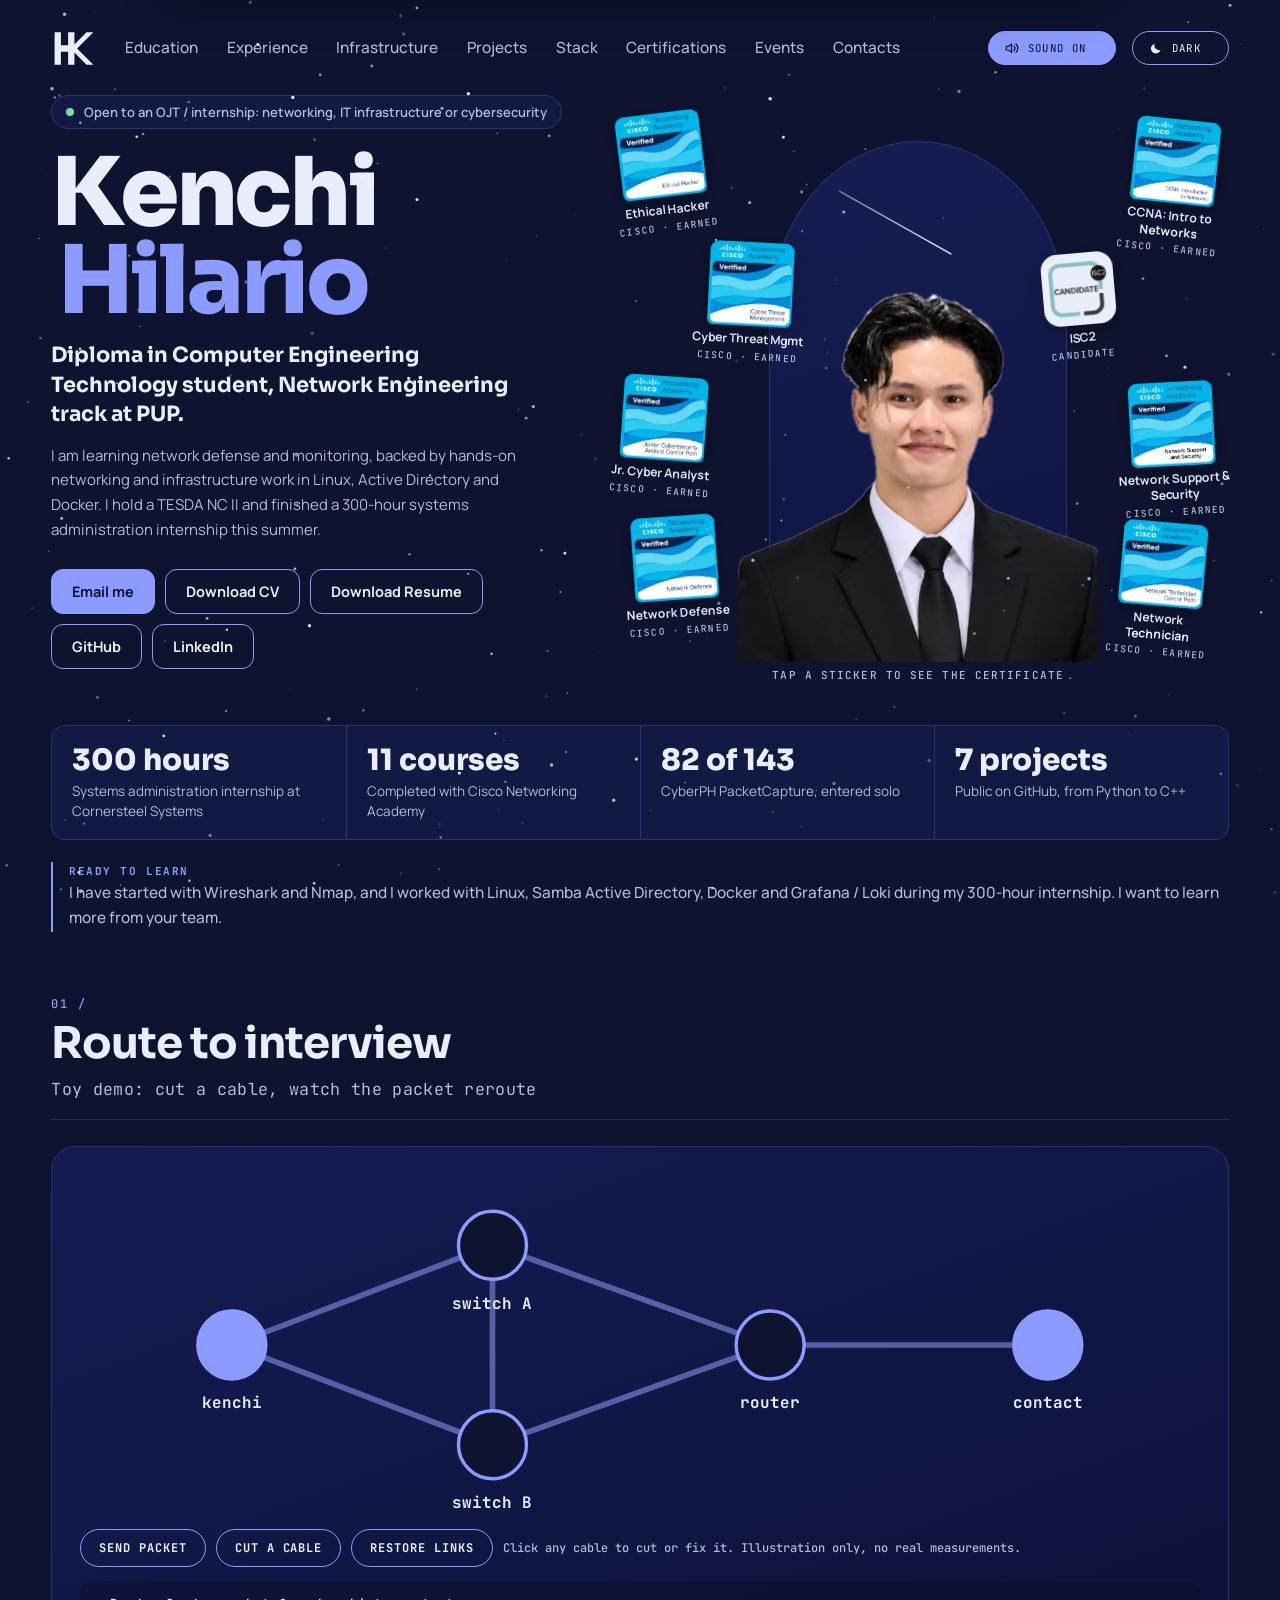
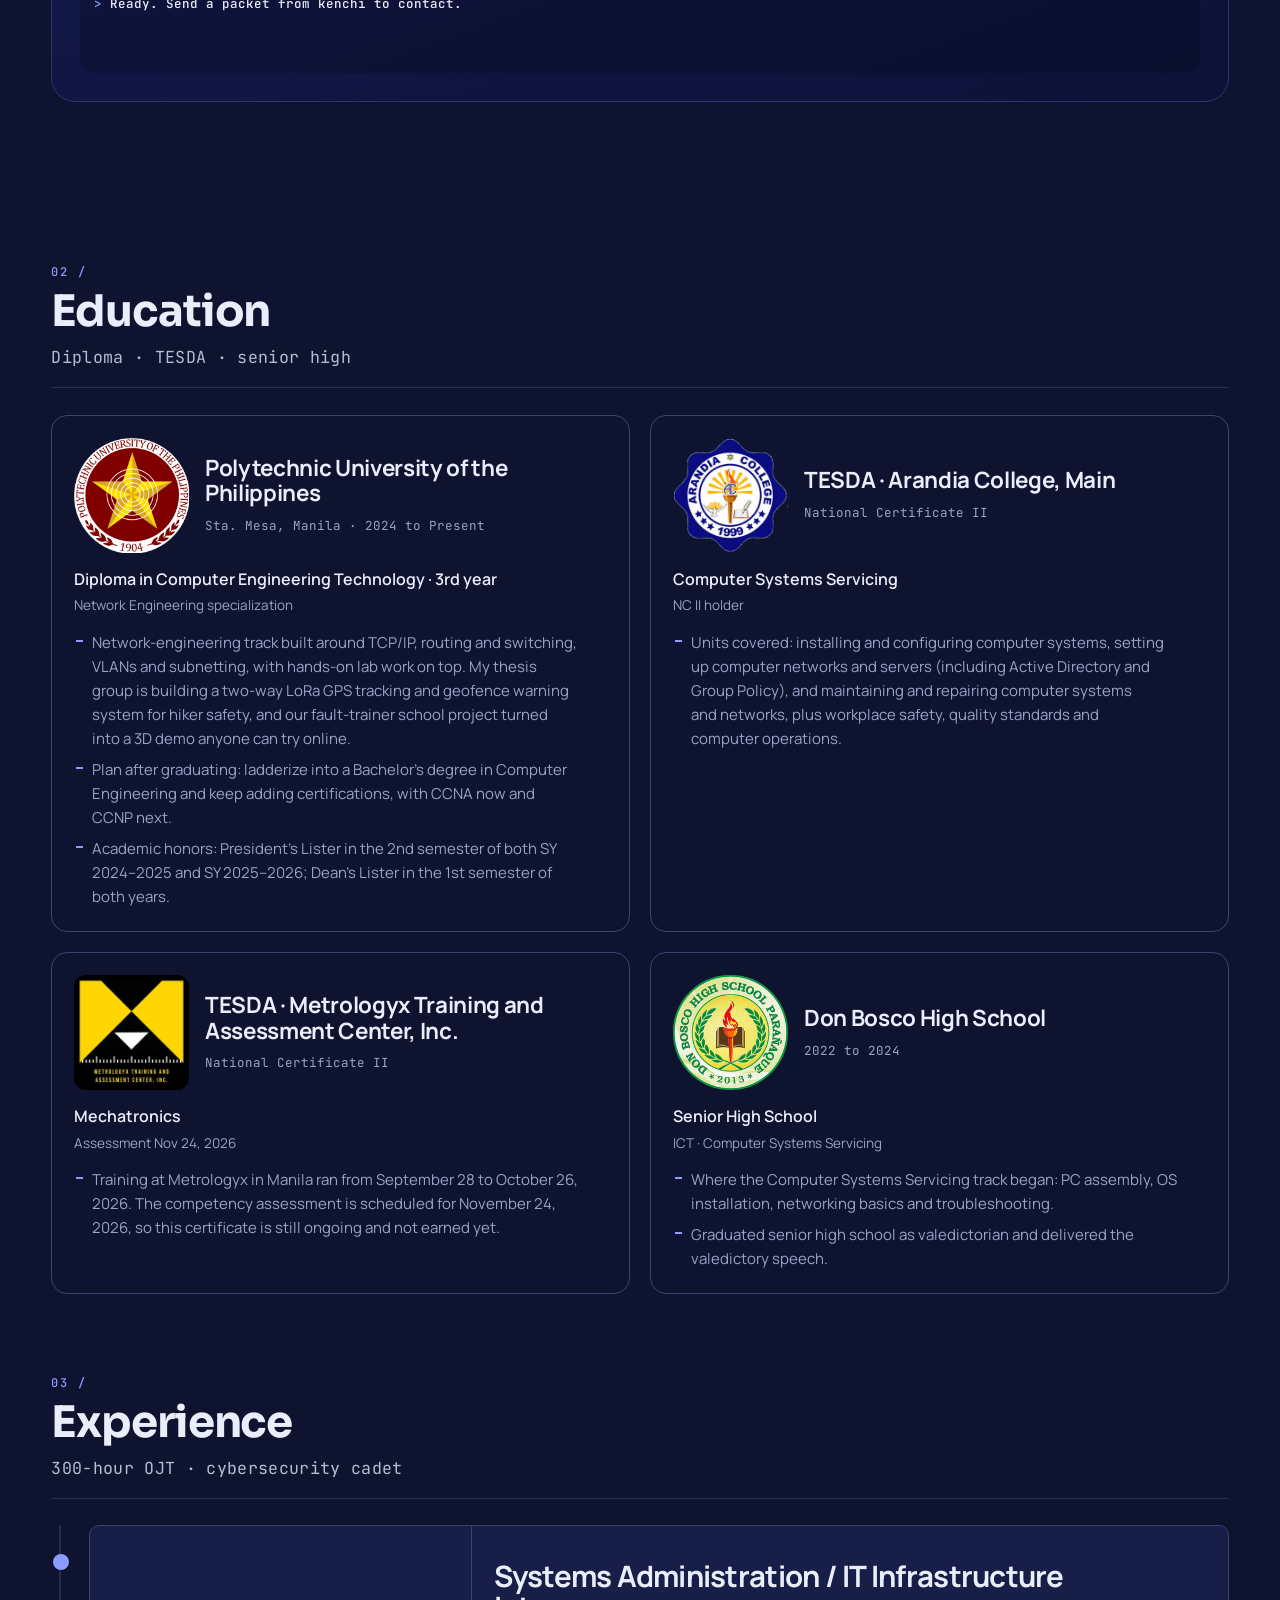
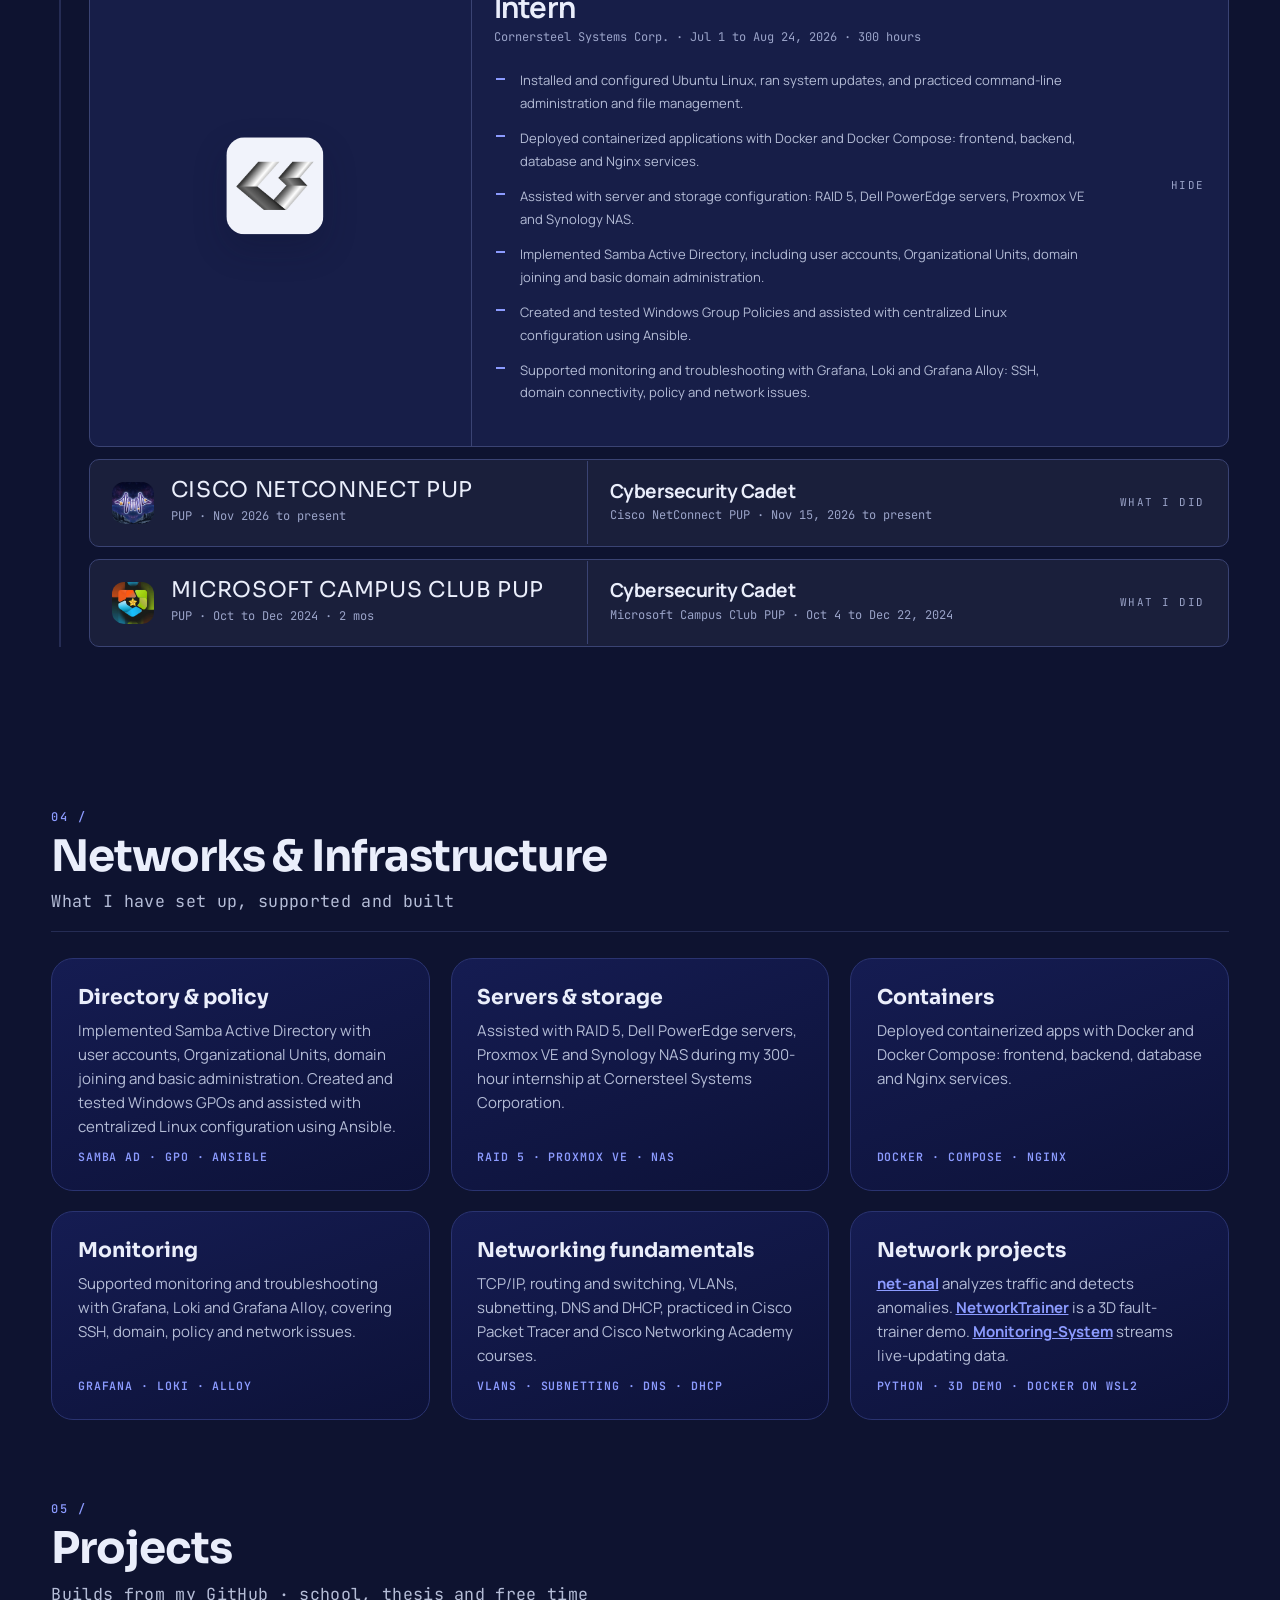
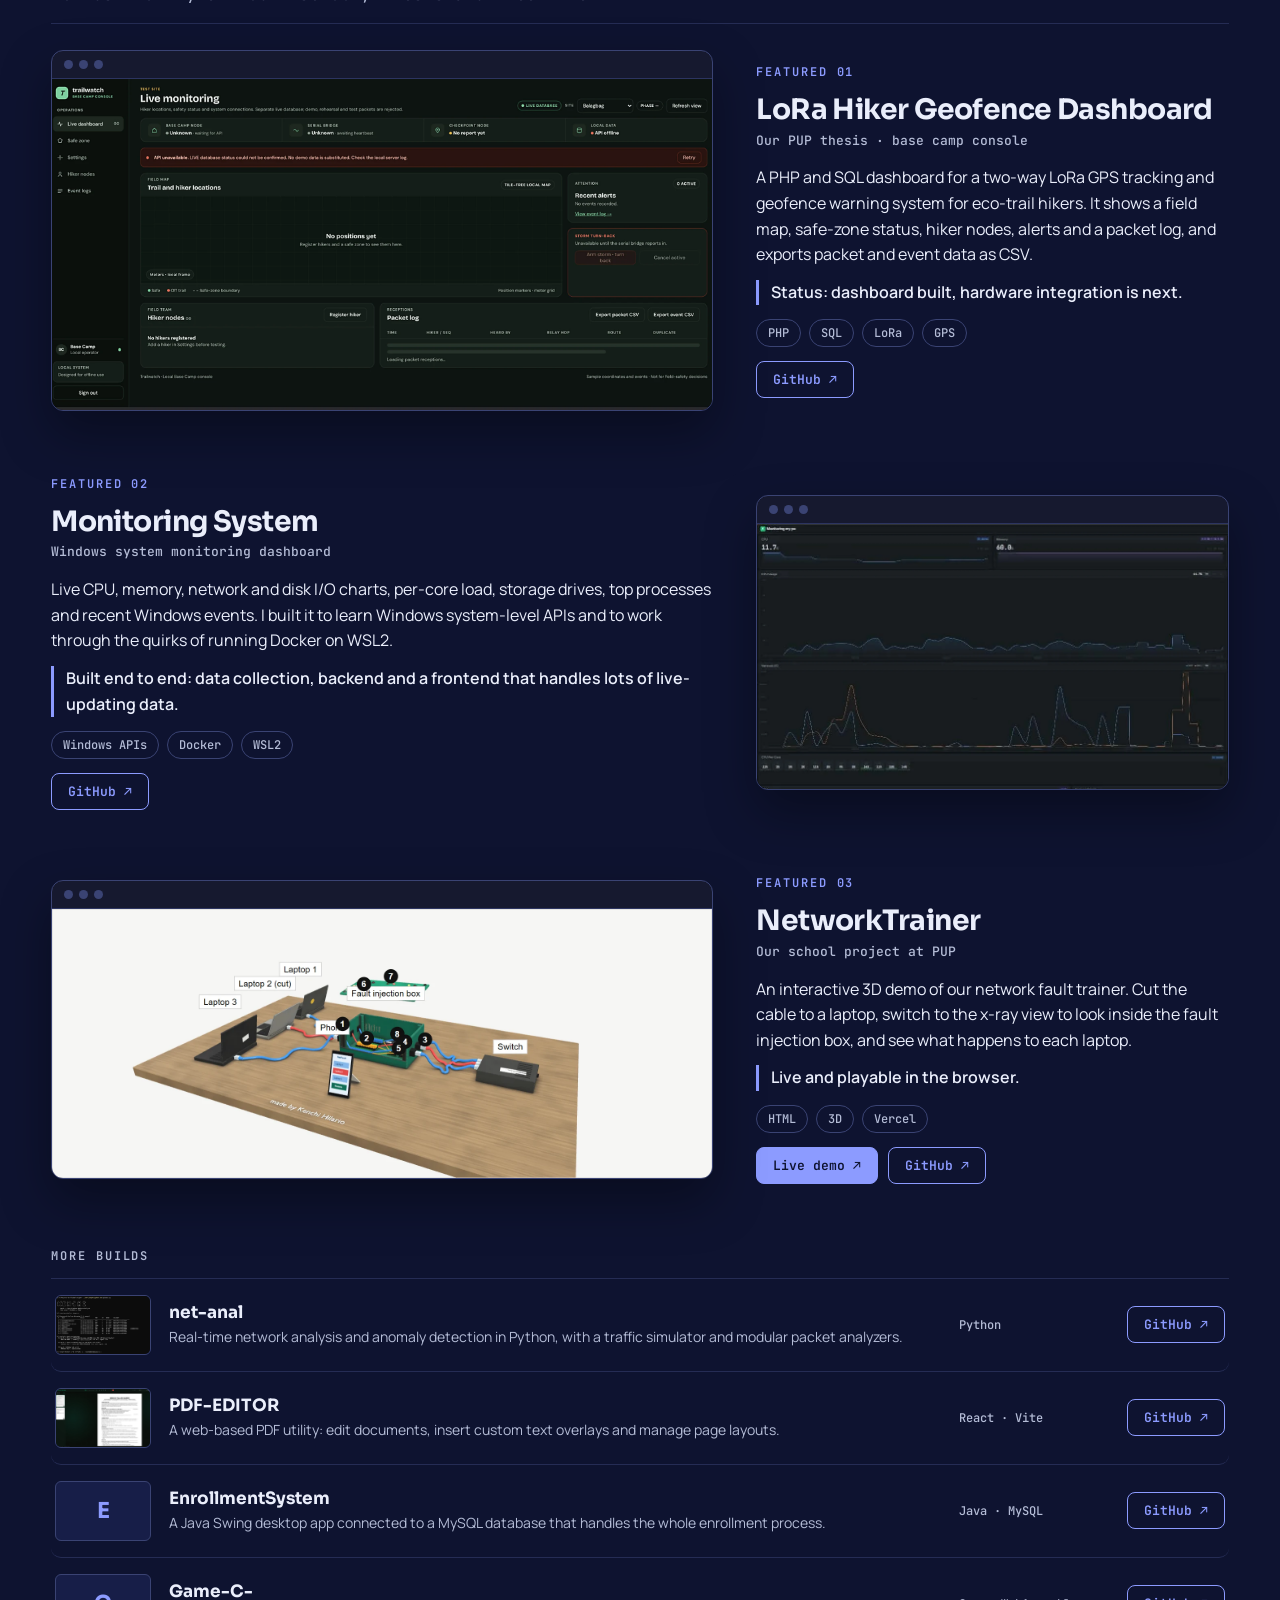
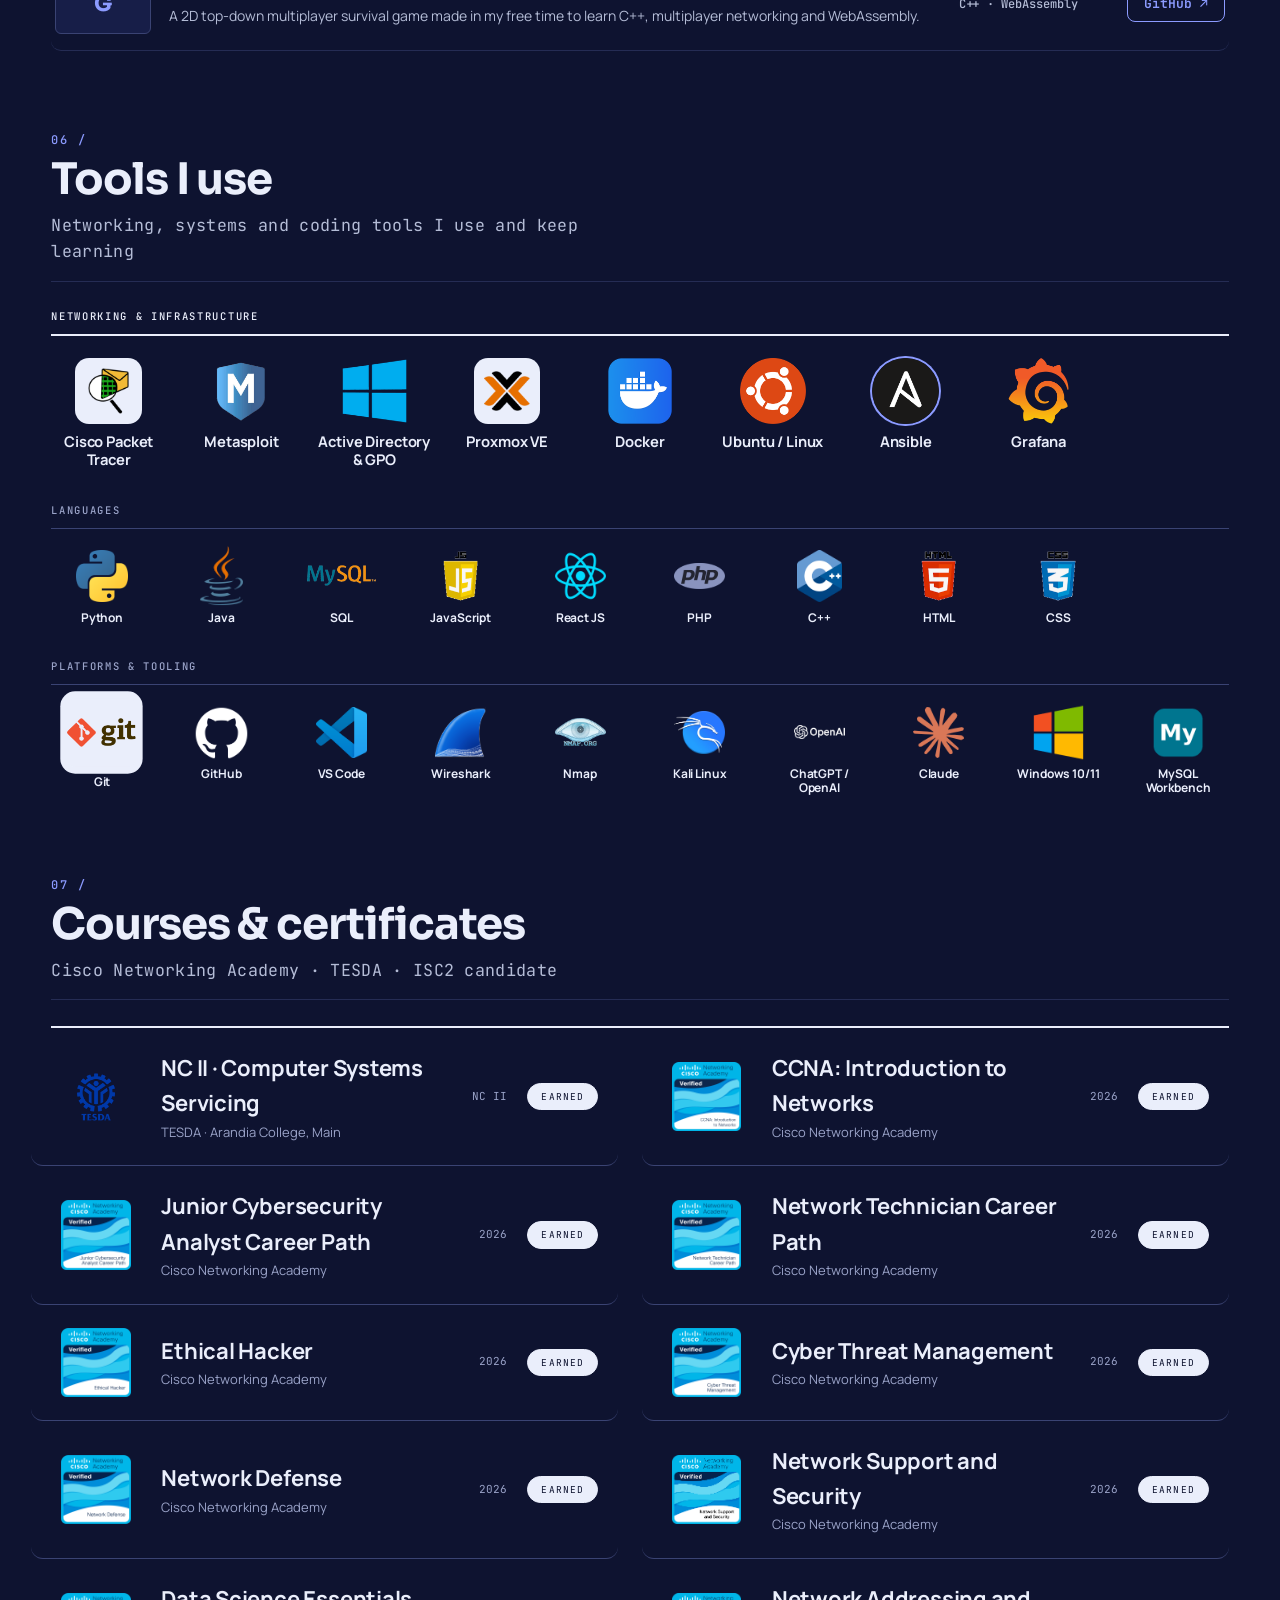
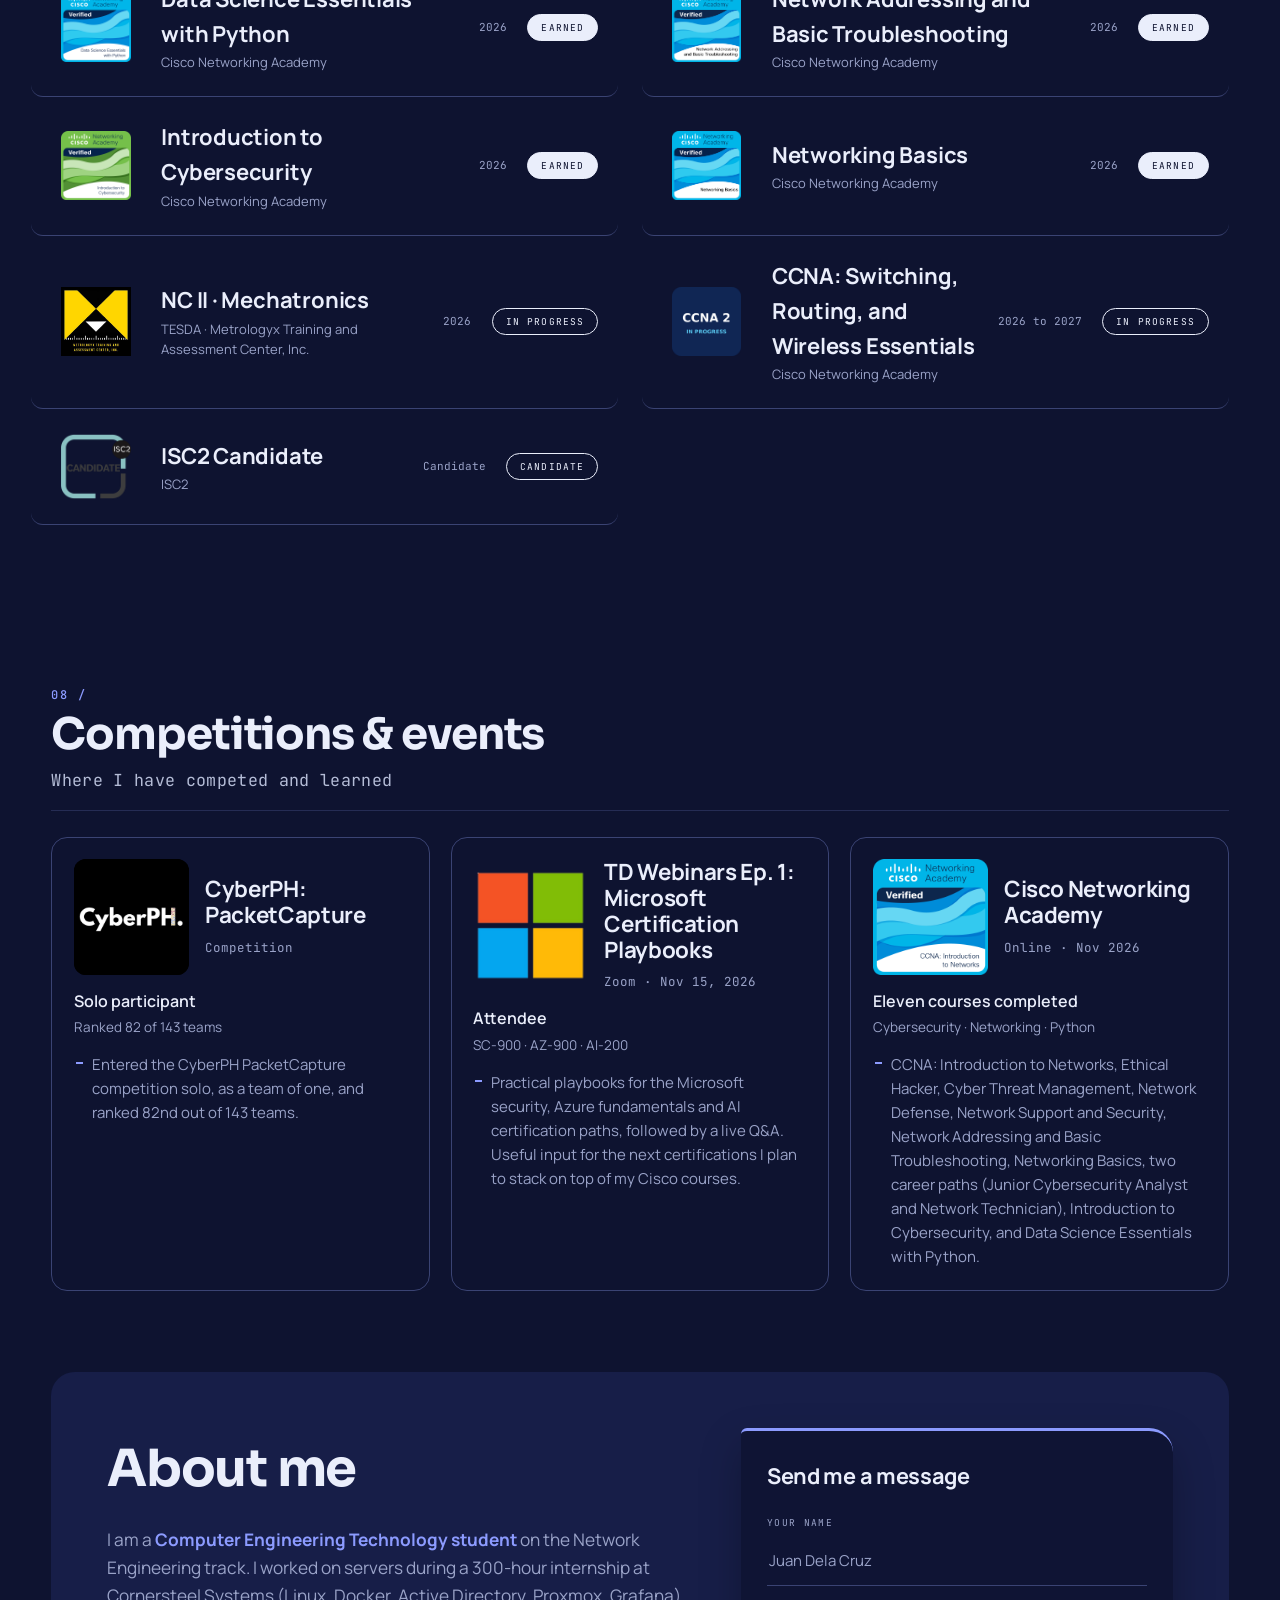
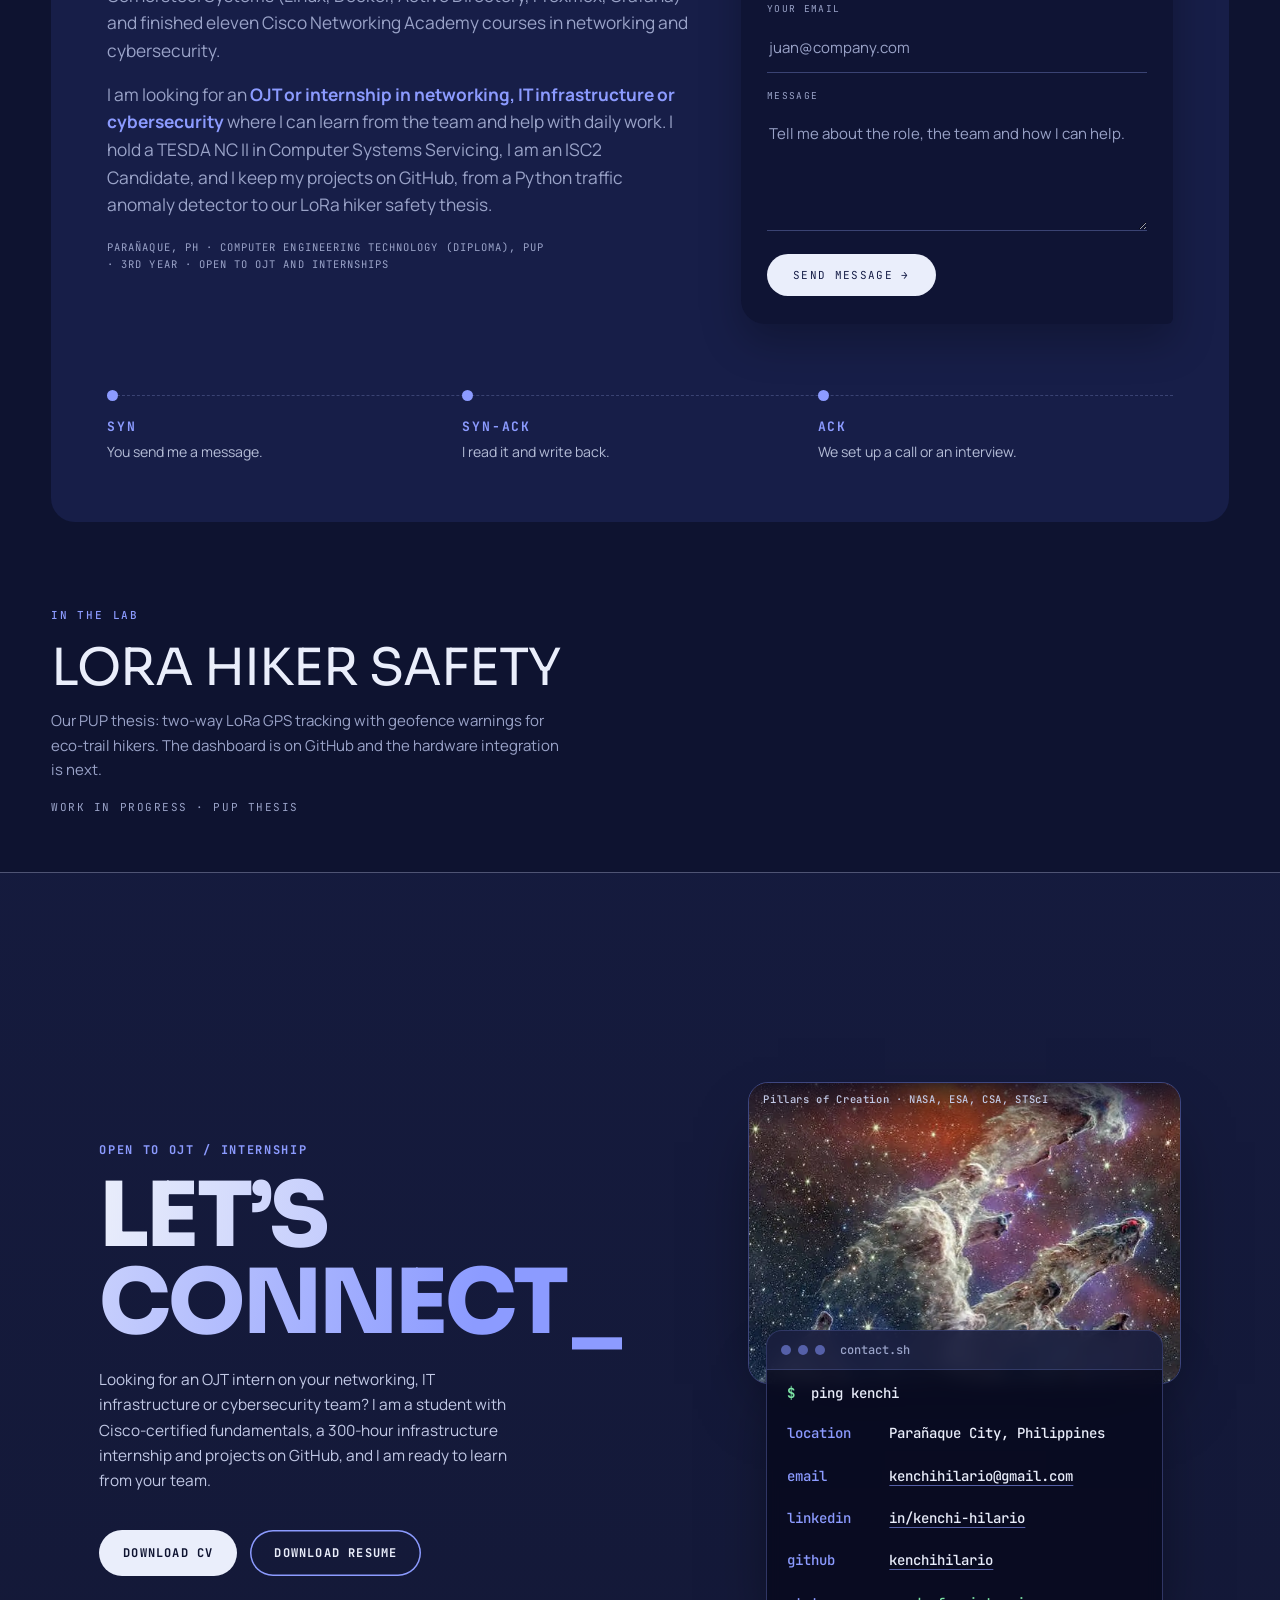
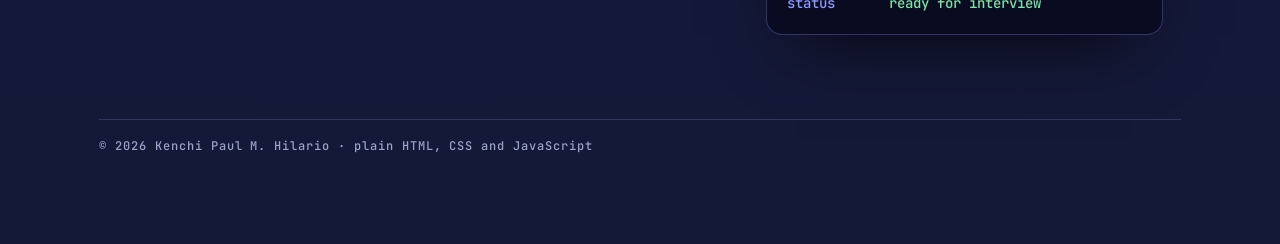
==== commit 60840de9: "added shades" ====
--- a/index.html
+++ b/index.html
@@ -32,40 +32,15 @@
 
 document.documentElement.setAttribute('data-mode', 'dark');
 </script>
-<link rel="stylesheet" href="styles/theme-vars.css">
-<link rel="stylesheet" href="styles/shell.css">
-<link rel="stylesheet" href="styles/navbar.css">
-<link rel="stylesheet" href="styles/section-layout.css">
-<link rel="stylesheet" href="styles/education.css">
-<link rel="stylesheet" href="styles/experience.css">
-<link rel="stylesheet" href="styles/stack.css">
-<link rel="stylesheet" href="styles/ledger.css">
-<link rel="stylesheet" href="styles/projects.css">
-<link rel="stylesheet" href="styles/popup.css">
-<link rel="stylesheet" href="styles/contact.css">
-<link rel="stylesheet" href="styles/footer.css">
-<link rel="stylesheet" href="styles/status.css">
-<link rel="stylesheet" href="styles/sky-layer.css">
-<link rel="stylesheet" href="styles/redesign.css">
-<link rel="stylesheet" href="styles/landing.css">
-<link rel="stylesheet" href="styles/finish.css">
-<link rel="stylesheet" href="styles/signature.css">
-<script defer src="scripts/project-rail.js"></script>
-<script defer src="scripts/timeline.js"></script>
-<script defer src="scripts/project-popup.js"></script>
-<script defer src="scripts/contact-form.js"></script>
-<script defer src="scripts/topbar-state.js"></script>
-<script defer src="scripts/audio.js"></script>
-<script defer src="scripts/mode-toggle.js"></script>
-<script defer src="scripts/project-grid.js"></script>
-<script defer src="scripts/nav-menu.js"></script>
-<script defer src="scripts/access-labels.js"></script>
-<script defer src="scripts/intro-and-notices.js"></script>
-<script defer src="scripts/night-sky.js"></script>
-<script defer src="scripts/extras.js"></script>
-<script defer src="scripts/badge-viewer.js"></script>
-<script defer src="scripts/polish.js"></script>
-<script defer src="scripts/project-zoom.js"></script>
+<link rel="stylesheet" href="styles/style.css">
+<script defer src="scripts/main.js"></script>
+<script defer src="scripts/sound.js"></script>
+<script defer src="scripts/theme.js"></script>
+<script defer src="scripts/menu.js"></script>
+<script defer src="scripts/intro.js"></script>
+<script defer src="scripts/effects.js"></script>
+<script defer src="scripts/certs.js"></script>
+<script defer src="scripts/projects.js"></script>
 <script>
   window.va = window.va || function () { (window.vaq = window.vaq || []).push(arguments); };
 </script>
@@ -532,39 +507,6 @@
   </footer>
 </div>
 
-<div class="kh-all" id="proj-all" role="dialog" aria-modal="true" aria-label="All projects">
-  <button class="kh-all-x" type="button" aria-label="Close">&times;</button>
-  <div class="kh-all-wrap">
-    <div class="kh-all-top">
-      <span class="kh-all-title">Projects</span>
-      <span class="kh-all-note">Everything, in one view · Click a project for code and demo links</span>
-    </div>
-    <div class="kh-all-grid" id="proj-all-grid"></div>
-  </div>
-</div>
-
-<div class="kh-pop" id="proj-panel" role="dialog" aria-modal="true" aria-label="Project detail">
-  <div class="kh-pop-card">
-    <div class="kh-pop-pic"><img id="pp-img" src="" alt=""></div>
-    <div class="kh-pop-text">
-      <button class="kh-pop-x" type="button" aria-label="Close">&times;</button>
-      <h3 id="pp-title"></h3>
-      <p id="pp-copy"></p>
-      <span class="kh-pop-fact" id="pp-fact"></span>
-      <div class="kh-pop-links" id="pp-links">
-        <a class="kh-pop-btn kh-pop-btn-off" id="pp-repo" target="_blank" rel="noopener" aria-disabled="true" tabindex="-1">
-          <svg viewBox="0 0 24 24" aria-hidden="true"><path d="M12 2C6.48 2 2 6.58 2 12.25c0 4.53 2.87 8.37 6.84 9.73.5.1.68-.22.68-.5 0-.24-.01-1.04-.01-1.89-2.78.61-3.37-1.2-3.37-1.2-.45-1.18-1.11-1.49-1.11-1.49-.9-.63.07-.62.07-.62 1 .07 1.53 1.05 1.53 1.05.89 1.56 2.34 1.11 2.91.85.09-.66.35-1.11.63-1.37-2.22-.26-4.56-1.14-4.56-5.06 0-1.12.39-2.03 1.03-2.75-.1-.26-.45-1.3.1-2.71 0 0 .84-.28 2.75 1.05a9.3 9.3 0 015 0c1.9-1.33 2.74-1.05 2.74-1.05.55 1.41.2 2.45.1 2.71.64.72 1.03 1.63 1.03 2.75 0 3.93-2.35 4.8-4.58 5.05.36.32.68.94.68 1.9 0 1.37-.01 2.47-.01 2.81 0 .28.18.6.69.5A10.26 10.26 0 0022 12.25C22 6.58 17.52 2 12 2z"/></svg>
-          <span>Code</span>
-        </a>
-        <a class="kh-pop-btn kh-pop-btn-off" id="pp-demo" target="_blank" rel="noopener" aria-disabled="true" tabindex="-1">
-          <svg viewBox="0 0 24 24" aria-hidden="true" fill="none" stroke="currentColor" stroke-width="2" stroke-linecap="round" stroke-linejoin="round"><path d="M14 3h7v7"/><path d="M10 14L21 3"/><path d="M18 13v6a2 2 0 0 1-2 2H5a2 2 0 0 1-2-2V8a2 2 0 0 1 2-2h6"/></svg>
-          <span>Live demo</span>
-        </a>
-      </div>
-    </div>
-  </div>
-</div>
-
 <div class="kh-pop" id="badge-panel" role="dialog" aria-modal="true" aria-label="Certification detail">
   <div class="kh-pop-card">
     <div class="kh-pop-pic" id="bp-shot">
--- a/styles/style.css
+++ b/styles/style.css
@@ -0,0 +1,2168 @@
+
+
+:root{
+
+  --kh-matte:#A3A8C4;
+  --kh-cyan:#7CD9D2;
+  --kh-pink:#F2699E;
+  --kh-yellow:#F2CC3F;
+  --kh-green:#A9D958;
+  --kh-on-accent:#fff;
+  --kh-radius:16px;
+  --kh-dur:.25s;
+  --kh-ease-out:cubic-bezier(.32,.72,0,1);
+
+  --kh-gutter:clamp(20px,4vw,64px);
+
+  --kh-mono:'IBM Plex Mono',ui-monospace,Menlo,monospace;
+  --kh-sans:'Instrument Sans',Helvetica,Arial,sans-serif;
+  --kh-display:'Anton',Haettenschweiler,'Arial Narrow',sans-serif;
+}
+@media (min-width:1900px){
+  :root{--kh-gutter:max(64px,calc((100vw - 1800px) / 2))}
+}
+
+html[data-mode="dark"]{
+  --kh-base:#0E1330;
+  --kh-text:#EAEEFB;
+  --kh-text-soft:#B4BCD6;
+  --kh-wash:#E4E8FA;
+  --kh-paper:#EEF0FB;
+  --kh-rule:#CBD2EE;
+  --kh-ink:#0E1330;
+  --kh-accent:#8C9BFF;
+  --kh-on-accent:#0E1330;
+  --kh-dock-bg:rgba(14,19,48,.88);
+  --kh-dock-line:#252C54;
+  --kh-pill-edge:#3A4373;
+  --kh-pill-dim:#2C3460;
+  --kh-pill-text:#9AA3C8;
+  --kh-scroll:#4A5385;
+  --kh-scroll-hi:#6A74AD;
+  --kh-rail:#8C9BFF;
+  --kh-lens:#1A2150;
+  --kh-cue:var(--kh-accent);
+  --kh-chip-bg:#EAEEFB;
+  --kh-chip-text:#0E1330;
+  --kh-muted:#56608A;
+  --kh-muted-strong:#3E4770;
+
+  --kh-sec-bg:#0E1330;
+  --kh-sec-hi:#171E48;
+}
+
+html[data-mode="light"]{
+  --kh-base:#E8ECFA;
+  --kh-text:#12162E;
+  --kh-text-soft:#555C7E;
+  --kh-wash:#DAE0F5;
+  --kh-paper:#F3F5FD;
+  --kh-rule:#C4CBEA;
+  --kh-ink:#12162E;
+  --kh-accent:#4854D8;
+  --kh-dock-bg:rgba(232,236,250,.92);
+  --kh-dock-line:#C9D0EC;
+  --kh-pill-edge:#A9B1D6;
+  --kh-pill-dim:#BFC6E6;
+  --kh-pill-text:#666E92;
+  --kh-scroll:#9AA3CC;
+  --kh-scroll-hi:#7A84B4;
+  --kh-rail:#4854D8;
+  --kh-lens:#D6DCF3;
+  --kh-cue:var(--kh-accent);
+  --kh-chip-bg:#12162E;
+  --kh-chip-text:#F3F5FD;
+  --kh-muted:#565E84;
+  --kh-muted-strong:#3F4668;
+}
+
+*{
+  margin:0;
+  padding:0;
+  box-sizing:border-box;
+
+  -webkit-tap-highlight-color:transparent;
+}
+[hidden]{display:none!important}
+html{
+  scroll-behavior:smooth;
+  scrollbar-color:var(--kh-scroll) var(--kh-base);
+  scrollbar-width:thin;
+}
+@media (prefers-reduced-motion:reduce){
+  html{scroll-behavior:auto}
+  *,*::before,*::after{animation:none!important;transition:none!important}
+}
+body{
+  background:var(--kh-base);
+  color:var(--kh-ink);
+  font-family:var(--kh-sans);
+  font-size:16px;
+  line-height:1.6;
+  -webkit-font-smoothing:antialiased;
+}
+::selection{background:var(--kh-accent);color:var(--kh-on-accent)}
+a{color:inherit}
+
+a:focus-visible,
+button:focus-visible,
+[tabindex]:focus-visible,
+input:focus-visible,
+textarea:focus-visible{
+  outline:2px solid var(--kh-accent);
+  outline-offset:3px;
+  border-radius:3px;
+}
+
+.kh-skip{
+  position:fixed;
+  left:12px;
+  top:-120px;
+  z-index:200;
+  padding:12px 18px;
+  background:var(--kh-accent);
+  color:var(--kh-on-accent);
+  border-radius:10px;
+  text-decoration:none;
+  font-family:var(--kh-mono);
+  font-size:12px;
+  letter-spacing:.1em;
+  text-transform:uppercase;
+  transition:top .18s ease-out;
+}
+.kh-skip:focus{top:12px}
+
+::-webkit-scrollbar{width:10px}
+::-webkit-scrollbar-track{background:var(--kh-base)}
+::-webkit-scrollbar-thumb{background:var(--kh-scroll);border-radius:5px}
+::-webkit-scrollbar-thumb:hover{background:var(--kh-scroll-hi)}
+
+.kh-page{
+  margin:0 auto;
+  background:var(--kh-paper);
+  overflow:hidden;
+}
+
+html[data-mode="dark"] section.kh-sec{
+  background:var(--kh-sec-bg);
+  color:var(--kh-text);
+  --kh-ink:var(--kh-text);
+  --kh-paper:var(--kh-sec-bg);
+  --kh-rule:var(--kh-pill-edge);
+  --kh-muted:var(--kh-pill-text);
+  --kh-muted-strong:var(--kh-text-soft);
+}
+
+
+.kh-hero{
+  position:relative;
+  background:var(--kh-base);
+  color:var(--kh-text);
+}
+
+.kh-hero-top{
+  display:flex;
+  align-items:center;
+  justify-content:space-between;
+  gap:20px;
+  margin-bottom:clamp(40px,3.6vw,52px);
+}
+
+.kh-brand{
+  display:flex;
+  align-items:center;
+  gap:16px;
+  white-space:nowrap;
+  font-size:clamp(29px,3.3vw,50px);
+  font-weight:700;
+  line-height:1;
+  letter-spacing:-.028em;
+}
+
+.kh-mark{color:var(--kh-text)}
+.kh-mark path{fill:currentColor}
+.kh-brand .kh-mark{
+  display:block;
+  flex:none;
+  width:clamp(44px,4.4vw,64px);
+  height:clamp(44px,4.4vw,64px);
+}
+
+nav{
+  display:flex;
+  align-items:center;
+  gap:clamp(18px,2.8vw,40px);
+}
+nav a{
+  font-size:clamp(17px,1.5vw,22px);
+  font-weight:500;
+  text-decoration:none;
+  color:var(--kh-text-soft);
+  transition:color .18s ease-out;
+}
+nav a:hover{color:var(--kh-text)}
+
+@media (max-width:760px){
+  nav{display:none}
+  .kh-brand{
+    gap:12px;
+    font-size:clamp(23px,6.4vw,34px);
+  }
+  .kh-brand .kh-mark{
+    width:clamp(32px,7.6vw,44px);
+    height:clamp(32px,7.6vw,44px);
+  }
+
+  .kh-top-right .snd-btn,
+  .kh-top-right .mode-btn{display:none}
+
+  html,body{overflow-x:hidden}
+}
+
+@media (max-width:860px){
+  body{padding-top:60px}
+  section[id],footer[id]{scroll-margin-top:74px}
+}
+
+
+.kh-dock{
+  position:fixed; inset:0 0 auto 0; z-index:60;
+  display:flex; align-items:center; justify-content:space-between; gap:24px;
+  padding:12px clamp(16px,3vw,40px);
+  color:var(--kh-text);
+  background:var(--kh-dock-bg);
+  border-bottom:1px solid var(--kh-dock-line);
+  backdrop-filter:blur(10px); -webkit-backdrop-filter:blur(10px);
+  overflow:hidden;
+  translate:0 -101%;
+  transition:translate .34s cubic-bezier(.32,.72,0,1), border-color .45s ease-out;
+}
+.kh-dock.on{ translate:0 0; }
+
+.kh-dock-prog{
+  position:absolute; left:0; right:0; bottom:0; height:3px;
+  background:var(--kh-accent);
+  transform-origin:left center;
+  scale:var(--v-p,0) 1;
+}
+
+.kh-dock-home{
+  display:flex; align-items:center; gap:10px; white-space:nowrap;
+  padding:0; border:0; background:none;
+  font:inherit; font-weight:700; font-size:15px; color:inherit;
+  cursor:pointer;
+  transition:color .18s ease-out;
+}
+.kh-dock-home:hover{ color:var(--kh-accent); }
+.kh-dock-home:focus-visible{ outline:2px solid var(--kh-accent); outline-offset:4px; border-radius:4px; }
+.kh-dock-home .kh-mark{ display:block; flex:none; width:21px; height:21px; }
+
+.kh-dock-links{
+  display:flex; align-items:center; gap:clamp(12px,1.8vw,26px);
+}
+.kh-dock-links a{
+  display:inline-block;
+  font-size:13px; text-decoration:none; color:var(--kh-text-soft);
+  transition:color .18s ease-out;
+  animation:kh-drop-in .62s cubic-bezier(.22,1.35,.36,1) backwards;
+  animation-delay:calc(.06s + var(--i,0) * .07s);
+}
+.kh-dock-links a:hover{ color:var(--kh-text); }
+@keyframes kh-drop-in{
+  0%  { opacity:0; translate:0 -26px; scale:.86; filter:blur(6px); }
+  60% { opacity:1; filter:blur(0); }
+  100%{ opacity:1; translate:0 0; scale:1; }
+}
+
+.kh-dock-tools{ display:flex; align-items:center; gap:clamp(8px,1vw,14px); }
+.kh-dock-pct{
+  min-width:4.4ch; text-align:right;
+  font-family:var(--kh-mono); font-size:10.5px; letter-spacing:.12em;
+  font-variant-numeric:tabular-nums; color:var(--kh-text-soft);
+}
+
+.snd-btn,.mode-btn{
+  display:flex; align-items:center; gap:9px; white-space:nowrap; cursor:pointer;
+  padding:9px 14px;
+  font-family:var(--kh-mono); font-size:10.5px; letter-spacing:.12em; text-transform:uppercase;
+  color:var(--kh-pill-text); background:transparent;
+  border:1.5px solid var(--kh-pill-dim); border-radius:99px;
+  transition:border-color .18s ease-out, color .18s ease-out;
+}
+.snd-btn:hover,.mode-btn:hover{ border-color:var(--kh-accent); color:var(--kh-text); }
+.snd-btn[aria-pressed="true"]{ color:var(--kh-text); border-color:#5A554C; }
+
+.kh-dock .snd-btn[aria-pressed="true"]{ background:var(--kh-accent); color:var(--kh-on-accent); border-color:var(--kh-accent); }
+
+.snd-lab{ display:inline-block; min-width:6.7em; text-align:left; }
+.mode-lab{ display:inline-block; min-width:3.8em; text-align:left; }
+
+.snd-ico,.mode-ico{ flex:none; width:15px; height:15px; overflow:visible; }
+.snd-ico path,.snd-ico line{ fill:none; stroke:currentColor; stroke-width:2; stroke-linecap:round; stroke-linejoin:round; }
+.snd-ico .snd-signal{ display:none; }
+.snd-btn[aria-pressed="true"] .snd-mute{ display:none; }
+.snd-btn[aria-pressed="true"] .snd-signal{ display:inline; }
+.snd-btn[aria-pressed="true"] .snd-wave1{ animation:kh-wave .9s ease-in-out infinite; }
+.snd-btn[aria-pressed="true"] .snd-wave2{ animation:kh-wave .9s ease-in-out .15s infinite; }
+@keyframes kh-wave{ 0%,100%{opacity:.3} 50%{opacity:1} }
+
+.mode-ico circle,.mode-ico path{ fill:none; stroke:currentColor; stroke-width:1.7; stroke-linecap:round; stroke-linejoin:round; }
+.mode-ico .ic-moon path{ fill:currentColor; stroke:none; }
+html[data-mode="dark"]  .mode-ico .ic-sun{ display:none; }
+html[data-mode="light"] .mode-ico .ic-moon{ display:none; }
+
+@media (prefers-reduced-motion:reduce){
+  .snd-btn[aria-pressed="true"] .snd-wave1,
+  .snd-btn[aria-pressed="true"] .snd-wave2{ animation:none; opacity:1; }
+}
+
+.kh-top-left { display:flex; align-items:center; gap:clamp(18px,2.8vw,40px); }
+.kh-top-right{ display:flex; align-items:center; gap:clamp(10px,1.6vw,22px); }
+.kh-hero-top .snd-btn,.kh-hero-top .mode-btn{
+  gap:11px; padding:11px 19px;
+  font-size:clamp(12.5px,1.05vw,16px);
+  color:var(--kh-text); border:2px solid var(--kh-accent);
+}
+.kh-hero-top .snd-ico,.kh-hero-top .mode-ico{ width:18px; height:18px; }
+.kh-hero-top .snd-btn:hover,.kh-hero-top .snd-btn[aria-pressed="true"],
+.kh-hero-top .mode-btn:hover{ background:var(--kh-accent); color:var(--kh-on-accent); border-color:var(--kh-accent); }
+
+.kh-hero-top .snd-btn[aria-pressed="false"]{ animation:kh-ring 2.2s ease-out 1.4s 3; }
+@keyframes kh-ring{
+  0%  { box-shadow:0 0 0 0 rgba(140,155,255,.35); }
+  45% { box-shadow:0 0 0 10px rgba(140,155,255,0); }
+  100%{ box-shadow:0 0 0 0 rgba(140,155,255,0); }
+}
+
+.kh-menu{
+  display:none; align-items:center; gap:9px; white-space:nowrap; cursor:pointer;
+  min-height:44px; padding:10px 16px;
+  font-family:var(--kh-mono); font-size:10.5px; letter-spacing:.12em; text-transform:uppercase;
+  color:var(--kh-text); background:transparent;
+  border:1.5px solid var(--kh-pill-edge); border-radius:99px;
+  transition:border-color .18s ease-out, background .18s ease-out, color .18s ease-out;
+}
+.kh-menu:hover{ color:#fff; background:var(--kh-accent); border-color:var(--kh-accent); }
+.kh-menu-ico{ display:flex; flex-direction:column; justify-content:center; gap:3px; width:16px; height:12px; }
+.kh-menu-ico i{ display:block; height:2px; border-radius:2px; background:currentColor; transition:translate .2s ease-out; }
+.kh-menu[aria-expanded="true"] .kh-menu-ico i:first-child{ translate:0 5px; }
+.kh-menu[aria-expanded="true"] .kh-menu-ico i:last-child { translate:0 -5px; }
+
+.kh-sheet{
+  position:fixed; inset:0; z-index:90;
+  display:flex; flex-direction:column;
+  padding:clamp(16px,4vw,28px) clamp(18px,5vw,32px) clamp(24px,6vw,36px);
+  color:var(--kh-text); background:var(--kh-base);
+  overflow-y:auto; overscroll-behavior:contain;
+  animation:kh-sheet-in .24s cubic-bezier(.16,1,.3,1);
+}
+@supports (height:100dvh){ .kh-sheet{ height:100dvh; } }
+@keyframes kh-sheet-in{ from{ opacity:0; translate:0 -14px; } }
+body.kh-sheet-open{ overflow:hidden; }
+
+.kh-sheet-top{
+  display:flex; align-items:center; justify-content:space-between; gap:16px;
+  padding-bottom:14px; border-bottom:1px solid var(--kh-dock-line);
+}
+.kh-sheet-title{
+  font-family:var(--kh-mono); font-size:10.5px; letter-spacing:.16em; text-transform:uppercase;
+  color:var(--kh-text-soft);
+}
+.kh-sheet-close{
+  display:grid; place-items:center; flex:none; width:44px; height:44px;
+  font:26px/1 var(--kh-sans); color:var(--kh-text); background:transparent;
+  border:1.5px solid var(--kh-pill-edge); border-radius:50%; cursor:pointer;
+  transition:background .18s ease-out, border-color .18s ease-out, color .18s ease-out;
+}
+.kh-sheet-close:hover{ color:#fff; background:var(--kh-accent); border-color:var(--kh-accent); }
+
+.kh-sheet-links{
+  display:flex; flex-direction:column; align-items:center;
+  margin:clamp(14px,4vh,30px) 0 clamp(20px,5vh,36px);
+}
+.kh-sheet-links a{
+  padding:14px 0; border-bottom:1px solid var(--kh-dock-line);
+  font-family:var(--kh-display); font-weight:400; font-size:clamp(28px,8.5vw,46px);
+  line-height:1.05; letter-spacing:.01em; text-transform:uppercase;
+  text-decoration:none; color:var(--kh-text);
+  transition:color .18s ease-out;
+}
+.kh-sheet-links a:hover,.kh-sheet-links a:focus-visible{ color:var(--kh-accent); }
+
+.kh-sheet-foot{ display:flex; flex-direction:column; gap:12px; margin-top:auto; }
+.kh-sheet-ctl{ display:flex; flex-wrap:wrap; gap:10px; }
+.kh-sheet-ctl .snd-btn,.kh-sheet-ctl .mode-btn{
+  flex:1 1 auto; justify-content:center; min-height:48px; padding:12px 14px; font-size:10.5px;
+}
+
+.kh-sheet-ctl .snd-lab,.kh-sheet-ctl .mode-lab{ display:inline-block !important; }
+
+.kh-sheet-note{
+  margin:2px 0 0; text-align:center;
+  font-family:var(--kh-mono); font-size:10.5px; letter-spacing:.05em; color:var(--kh-text-soft);
+}
+.kh-sheet-cta{
+  display:block; padding:17px 20px; text-align:center; text-decoration:none;
+  font-family:var(--kh-mono); font-size:12px; font-weight:700; letter-spacing:.1em; text-transform:uppercase;
+  color:#fff; background:var(--kh-accent); border-radius:99px;
+}
+
+@media (min-width:861px){
+  .kh-dock{
+    inset:16px auto auto 50%;
+    width:max-content; max-width:97vw;
+    justify-content:flex-start; gap:clamp(14px,1.8vw,28px);
+    padding:8px 12px 8px 20px;
+    border:1px solid var(--kh-dock-line); border-radius:999px;
+    box-shadow:0 16px 40px rgba(0,0,0,.28);
+    translate:-50% -140%;
+  }
+  .kh-dock.on{ translate:-50% 0; }
+
+  .kh-dock-links{ position:relative; gap:2px; }
+  .kh-dock-links a{ position:relative; z-index:1; padding:9px 14px; border-radius:999px; white-space:nowrap; }
+  .kh-dock-links a[aria-current="true"],
+  .kh-dock-links a[aria-current="true"]:hover{ color:#fff; }
+
+  .kh-dock-glow{
+    position:absolute; top:0; bottom:0; left:0; z-index:0;
+    width:0; opacity:0; border-radius:999px; background:var(--kh-accent);
+    transition:transform .42s cubic-bezier(.22,.61,.36,1), width .42s cubic-bezier(.22,.61,.36,1), opacity .25s ease-out;
+  }
+  .kh-dock-glow.on{ opacity:1; }
+  @media (prefers-reduced-motion:reduce){ .kh-dock-glow{ transition:opacity .25s ease-out; } }
+
+  .kh-dock .kh-dock-pct,.kh-dock .snd-lab,.kh-dock .mode-lab{ display:none; }
+  .kh-dock .snd-btn,.kh-dock .mode-btn{ padding:9px 11px; }
+}
+
+@media (max-width:860px){
+  .kh-dock-links{ display:none; }
+
+  html:not(.js) .kh-dock-links{ display:flex; flex-wrap:wrap; gap:8px 14px; }
+
+  .kh-dock{ translate:0 0; justify-content:flex-start; gap:0; backdrop-filter:none; -webkit-backdrop-filter:none; }
+  html.js .kh-menu{ display:flex; }
+
+  .kh-dock-tools{ display:flex; gap:8px; margin:0 10px 0 auto; }
+  .kh-dock-tools .snd-btn,.kh-dock-tools .mode-btn{ min-width:44px; min-height:44px; justify-content:center; padding:10px; }
+
+  .kh-dock-home{
+    font-size:13px; max-width:0; margin-right:0; opacity:0; overflow:hidden; pointer-events:none;
+    transition:max-width .7s cubic-bezier(.22,.61,.36,1), margin-right .7s cubic-bezier(.22,.61,.36,1), opacity .35s ease-out;
+  }
+  .kh-dock-home .kh-mark{ display:none; }
+  .kh-dock.on .kh-dock-home{
+    max-width:220px; margin-right:10px; opacity:1; pointer-events:auto;
+    transition:max-width .7s cubic-bezier(.22,.61,.36,1), margin-right .7s cubic-bezier(.22,.61,.36,1), opacity .55s ease-out .15s;
+  }
+}
+@media (max-width:600px){
+  .kh-dock-pct{ display:none; }
+  .snd-btn .snd-lab,.mode-btn .mode-lab{ display:none; }
+  .snd-btn,.mode-btn{ padding:9px 11px; }
+}
+@media (max-width:760px){
+  .kh-hero-top .snd-btn,.kh-hero-top .mode-btn{ padding:10px 15px; font-size:12px; }
+}
+@media (max-width:420px){ .kh-dock-home{ font-size:11.5px; } }
+@media (max-height:560px){
+
+  .kh-sheet-links a{ padding:9px 0; font-size:clamp(20px,5vw,28px); }
+  .kh-sheet-links{ margin:12px 0 18px; }
+  .kh-sheet-foot{ margin-top:18px; }
+}
+
+.sec{ padding:clamp(56px,9vh,110px) var(--kh-gutter); }
+
+.kh-head{
+  display:flex; flex-wrap:wrap; align-items:baseline; justify-content:space-between; gap:20px;
+  margin-bottom:clamp(30px,5vh,52px);
+}
+.kh-head h2{
+  font-family:var(--kh-display); font-weight:400; text-transform:uppercase; line-height:1.02;
+  font-size:clamp(30px,5.4vw,76px);
+}
+.kh-head-note{
+  font-family:var(--kh-mono); font-size:10.5px; letter-spacing:.1em; text-transform:uppercase;
+  color:var(--kh-muted);
+}
+.kh-head-note-lg{
+  font-size:clamp(14px,1.3vw,21px); letter-spacing:.07em; color:var(--kh-muted-strong);
+}
+
+.kh-head{ transition:opacity .6s ease, translate .6s cubic-bezier(.2,.7,.2,1); }
+.rv-on .kh-head:not(.rv-in){ opacity:0; translate:0 14px; }
+@media (prefers-reduced-motion:reduce){ .rv-on .kh-head:not(.rv-in){ opacity:1; translate:none; } }
+
+@media (max-height:560px) and (min-width:480px){
+  .sec{ padding-top:clamp(34px,7vh,64px); padding-bottom:clamp(34px,7vh,64px); }
+}
+
+#education .kh-head{ margin-bottom:clamp(20px,3vh,32px); }
+
+.kh-edu{
+  display:grid; grid-template-columns:repeat(3,1fr);
+  gap:clamp(14px,1.6vw,22px);
+}
+
+.kh-edu-card{
+  display:flex; flex-direction:column; gap:clamp(10px,1.1vw,14px);
+  padding:clamp(16px,1.7vw,22px);
+  border:1px solid var(--kh-rule); border-radius:16px;
+  transition:
+    translate .32s cubic-bezier(.2,.7,.2,1),
+    scale .32s cubic-bezier(.2,.7,.2,1),
+    box-shadow .32s cubic-bezier(.2,.7,.2,1),
+    border-color .32s cubic-bezier(.2,.7,.2,1);
+}
+
+.kh-edu-card:hover{
+  position:relative; z-index:1;
+  translate:0 -6px; scale:1.035;
+  border-color:var(--kh-rule);
+  box-shadow:0 20px 40px rgba(14,19,48,.14);
+}
+
+.kh-edu-head{ display:flex; align-items:center; gap:clamp(12px,1.3vw,16px); }
+.kh-edu-logo{
+  flex:none; width:clamp(100px,9vw,136px); height:clamp(100px,9vw,136px); object-fit:contain;
+  transition:rotate .4s cubic-bezier(.22,.61,.36,1), scale .4s cubic-bezier(.22,.61,.36,1);
+}
+
+.kh-edu-card:hover .kh-edu-logo{ rotate:-8deg; scale:1.08; }
+
+.kh-edu-txt{ display:flex; flex-direction:column; gap:5px; min-width:0; }
+
+.kh-edu-txt h3{
+  position:relative; padding-bottom:5px;
+  font-size:clamp(18px,1.75vw,24px); font-weight:700; line-height:1.15; letter-spacing:-.015em;
+}
+.kh-edu-txt h3::after{
+  content:""; position:absolute; left:0; bottom:0; width:100%; height:2px;
+  background:var(--kh-accent);
+  transform-origin:0 50%; scale:0 1;
+  transition:scale .4s cubic-bezier(.22,.61,.36,1);
+}
+.kh-edu-card:hover .kh-edu-txt h3::after{ scale:1 1; }
+
+.kh-edu-when{ font-family:var(--kh-mono); font-size:12.5px; color:var(--kh-muted); white-space:nowrap; }
+.kh-edu-role{ font-size:16px; font-weight:600; color:var(--kh-ink); }
+.kh-edu-focus{ display:block; margin-top:3px; font-size:13.5px; font-weight:400; color:var(--kh-muted); }
+
+.kh-edu-pts{ display:flex; flex-direction:column; gap:7px; padding:0; list-style:none; }
+.kh-edu-pts li{
+  position:relative; max-width:56ch; padding-left:18px;
+  font-size:15px; line-height:1.6; color:#54514A; text-wrap:pretty;
+}
+.kh-edu-pts li::before{
+  content:""; position:absolute; left:2px; top:.6em; width:7px; height:2px; background:var(--kh-accent);
+}
+html[data-mode="dark"] .kh-edu-pts li{ color:var(--kh-pill-text); }
+
+@media (min-width:901px){
+  #education .kh-edu{ grid-template-columns:repeat(2,1fr); }
+}
+@media (max-width:900px){
+  .kh-edu{ grid-template-columns:minmax(0,1fr); }
+  .kh-edu-when{ white-space:normal; text-overflow:clip; }
+}
+@media (prefers-reduced-motion:reduce){
+  .kh-edu-card{ transition:border-color .2s cubic-bezier(.2,.7,.2,1); }
+  .kh-edu-card:hover{ translate:0 0; scale:1; }
+  .kh-edu-logo{ transition:none; }
+  .kh-edu-card:hover .kh-edu-logo{ rotate:0deg; scale:1; }
+  .kh-edu-txt h3::after{ transition:none; }
+}
+
+.kh-xp{ display:flex; flex-direction:column; gap:10px; }
+
+.kh-xp-row{
+  --inset:clamp(15px,1.5vw,20px);
+  --ease:.52s cubic-bezier(.32,.72,0,1);
+
+  position:relative; overflow:hidden; width:100%;
+
+  display:grid; grid-template-columns:minmax(0,1fr) minmax(0,1.25fr); align-items:center;
+  gap:clamp(18px,2.6vw,52px);
+  padding:var(--inset) clamp(78px,7vw,110px) var(--inset) clamp(16px,1.7vw,24px);
+
+  font:inherit; color:inherit; text-align:left; cursor:pointer;
+  -webkit-user-select:text; user-select:text;
+  background:rgba(255,255,255,.5);
+  border:1px solid var(--kh-rule); border-radius:16px;
+  transition:
+    background .22s ease-out, border-color .22s ease-out, translate .22s ease-out, box-shadow .22s ease-out,
+    padding var(--ease), grid-template-columns var(--ease);
+}
+
+.kh-xp-row::before{
+  content:""; position:absolute; left:0; top:0; bottom:0; width:4px;
+  background:var(--kh-accent);
+  scale:1 0; transform-origin:50% 50%; transition:scale .24s ease-out;
+}
+.kh-xp-row:hover,.kh-xp-row:focus-visible{
+  translate:6px 0;
+  background:#fff; border-color:#BFB9AC;
+  box-shadow:0 10px 24px rgba(14,19,48,.08);
+}
+.kh-xp-row:hover::before,.kh-xp-row:focus-visible::before,
+.kh-xp-row[aria-expanded="true"]::before{ scale:1 1; }
+.kh-xp-row:focus-visible{ outline:2px solid var(--kh-accent); outline-offset:2px; }
+.kh-xp-row:hover .kh-xp-co h3,.kh-xp-row:focus-visible .kh-xp-co h3,
+.kh-xp-row:hover .kh-xp-roles h4,.kh-xp-row:focus-visible .kh-xp-roles h4{ color:var(--kh-accent); }
+
+.kh-xp-cue{
+  position:absolute; right:clamp(16px,1.8vw,28px); top:50%; translate:0 -50%;
+  display:flex; flex-direction:column; align-items:center; gap:9px;
+  font-family:var(--kh-mono); font-size:clamp(10px,.85vw,12px); letter-spacing:.14em; text-transform:uppercase;
+  color:var(--kh-muted); transition:color .2s ease-out;
+}
+.kh-xp-cue::after{ content:"What I did"; }
+.kh-xp-row[aria-expanded="true"] .kh-xp-cue::after{ content:"Hide"; }
+.kh-xp-row:hover .kh-xp-cue,.kh-xp-row:focus-visible .kh-xp-cue{ color:var(--kh-accent); }
+
+.kh-xp-co{
+  position:relative; display:flex; align-items:center;
+  gap:clamp(14px,1.3vw,20px); min-height:clamp(42px,3.3vw,58px);
+}
+.kh-xp-logo{
+  position:absolute; left:0; top:50%; translate:0 -50%; z-index:2;
+  flex:none; width:clamp(42px,3.3vw,58px); height:clamp(42px,3.3vw,58px);
+  object-fit:cover; border-radius:12px; box-shadow:0 6px 18px rgba(14,19,48,0);
+  transition:
+    width var(--ease), height var(--ease), border-radius var(--ease),
+    left var(--ease), translate var(--ease), scale .22s ease-out, box-shadow var(--ease);
+}
+.kh-xp-row:hover .kh-xp-logo,.kh-xp-row:focus-visible .kh-xp-logo{ scale:1.28; }
+.kh-xp-row[aria-expanded="true"] .kh-xp-logo{
+  left:50%; translate:-50% -50%; scale:1;
+  width:clamp(88px,7.6vw,130px); height:clamp(88px,7.6vw,130px);
+  border-radius:18px; box-shadow:0 14px 32px rgba(14,19,48,.26);
+}
+
+.kh-xp-co-txt{
+  display:flex; flex-direction:column; gap:7px; min-width:0;
+  padding-left:calc(clamp(42px,3.3vw,58px) + clamp(14px,1.3vw,20px));
+  transition:opacity .3s ease-out;
+}
+.kh-xp-row[aria-expanded="true"] .kh-xp-co-txt{ opacity:0; transition-duration:.2s; }
+
+.kh-xp-co h3{
+  font-family:var(--kh-display); font-weight:400; text-transform:uppercase; line-height:.98;
+  font-size:clamp(17px,1.7vw,26px); letter-spacing:.03em; color:var(--kh-ink);
+  white-space:nowrap; overflow:hidden; text-overflow:ellipsis;
+  transform-origin:left center;
+  transition:font-size var(--ease), scale .22s ease-out;
+}
+.kh-xp-row:hover .kh-xp-co h3,.kh-xp-row:focus-visible .kh-xp-co h3{ scale:1.16; }
+.kh-xp-dates{
+  font-family:var(--kh-mono); font-size:clamp(12px,.85vw,14px); letter-spacing:0; color:var(--kh-muted);
+  white-space:nowrap; overflow:hidden; text-overflow:ellipsis;
+  transition:font-size var(--ease);
+}
+
+.kh-xp-right{ position:relative; padding-left:clamp(16px,1.8vw,28px); }
+
+.kh-xp-right::before{
+  content:""; position:absolute; left:0; width:1px; background:var(--kh-rule);
+  top:calc(-1 * var(--inset)); bottom:calc(-1 * var(--inset));
+}
+.kh-xp-roles{ display:flex; flex-direction:column; gap:14px; padding:0; list-style:none; }
+.kh-xp-roles h4{
+  font-family:var(--kh-sans); font-weight:700; line-height:1.05; letter-spacing:-.025em;
+  font-size:clamp(15px,1.5vw,22px); color:var(--kh-ink);
+  transition:font-size var(--ease);
+}
+.kh-xp-when{
+  margin-top:5px;
+  font-family:var(--kh-mono); font-size:clamp(12px,.85vw,14px); letter-spacing:0; color:var(--kh-muted);
+}
+
+.kh-xp-roles li:not(:first-child) h4{
+  font-size:clamp(12.5px,1vw,15px); font-weight:600; letter-spacing:-.015em; color:#57534B;
+  transition:font-size .3s ease-out;
+}
+.kh-xp-roles li:not(:first-child) .kh-xp-when{ margin-top:4px; font-size:clamp(11.5px,.8vw,13px); }
+
+.kh-xp-desc{
+  display:grid; grid-template-rows:0fr; opacity:0;
+  transition:grid-template-rows var(--ease), opacity .3s ease-out .06s;
+}
+.kh-xp-desc-in{ overflow:hidden; }
+.kh-xp-pts{ display:flex; flex-direction:column; gap:13px; padding:22px 0 6px; list-style:none; }
+.kh-xp-pts li{
+  position:relative; max-width:74ch; padding-left:26px;
+  font-size:clamp(13px,1.02vw,16px); line-height:1.72; color:#403D36; text-wrap:pretty;
+}
+.kh-xp-pts li::before{
+  content:""; position:absolute; left:2px; top:.62em; width:9px; height:2px; background:var(--kh-accent);
+}
+
+.kh-xp-row[aria-expanded="true"]{
+  --inset:clamp(24px,2.8vw,38px);
+  grid-template-columns:minmax(0,.95fr) minmax(0,1.95fr);
+  background:#fff; border-color:#BFB9AC;
+}
+.kh-xp-row[aria-expanded="true"] .kh-xp-desc{ grid-template-rows:1fr; opacity:1; }
+.kh-xp-row[aria-expanded="true"] .kh-xp-roles h4{ font-size:clamp(21px,2.3vw,34px); }
+.kh-xp-row[aria-expanded="true"] .kh-xp-roles li:not(:first-child) h4{ font-size:clamp(15px,1.3vw,19px); }
+
+html[data-mode="dark"] .kh-xp-row{ background:rgba(255,255,255,.05); }
+html[data-mode="dark"] .kh-xp-row:hover,
+html[data-mode="dark"] .kh-xp-row:focus-visible,
+html[data-mode="dark"] .kh-xp-row[aria-expanded="true"]{ background:var(--kh-sec-hi); border-color:var(--kh-pill-edge); }
+html[data-mode="dark"] .kh-xp-roles li:not(:first-child) h4,
+html[data-mode="dark"] .kh-xp-pts li{ color:var(--kh-text-soft); }
+
+@media (max-width:900px){
+  .kh-xp-row,.kh-xp-row[aria-expanded="true"]{ grid-template-columns:minmax(0,1fr); }
+  .kh-xp-row{
+    align-items:start; gap:16px;
+    padding-right:clamp(16px,1.7vw,24px); padding-bottom:calc(var(--inset) + 4px);
+  }
+  .kh-xp-row[aria-expanded="true"] .kh-xp-roles h4{ font-size:clamp(19px,4.4vw,26px); }
+  .kh-xp-cue{ position:static; translate:0 0; flex-direction:row; justify-content:flex-start; gap:12px; margin-top:4px; }
+  .kh-xp-right{ padding:14px 0 0; border-top:1px solid var(--kh-rule); }
+  .kh-xp-right::before{ display:none; }
+
+  .kh-xp-co h3{ white-space:normal; overflow:visible; text-overflow:clip; line-height:1.08; text-wrap:balance; }
+  .kh-xp-dates{ font-size:clamp(11.5px,.85vw,14px); white-space:normal; text-overflow:clip; }
+}
+
+
+.kh-stack{
+  display:flex;
+  flex-direction:column;
+  gap:clamp(24px,2.6vw,42px);
+}
+
+.kh-stack-title{
+  margin-bottom:clamp(15px,1.7vw,23px);
+  padding-bottom:9px;
+  border-bottom:1px solid var(--kh-rule);
+  font-family:var(--kh-mono);
+  font-size:10.5px;
+  font-weight:500;
+  letter-spacing:.16em;
+  text-transform:uppercase;
+  color:var(--kh-muted);
+}
+.kh-stack-main .kh-stack-title{
+  border-bottom:2px solid var(--kh-ink);
+  color:var(--kh-ink);
+}
+
+.kh-stack-list{
+  --tile:clamp(46px,4vw,64px);
+  display:grid;
+  grid-template-columns:repeat(auto-fill,minmax(calc(var(--tile) * 1.35 + 22px),1fr));
+  gap:clamp(18px,2vw,30px) clamp(12px,1.4vw,22px);
+  padding:0;
+  list-style:none;
+}
+.kh-stack-main .kh-stack-list{--tile:clamp(56px,5.2vw,84px)}
+
+.kh-tool{
+  display:flex;
+  flex-direction:column;
+  align-items:center;
+  gap:9px;
+  text-align:center;
+  transition:translate .18s ease-out;
+}
+.kh-tool:hover{translate:0 -5px}
+
+.kh-tool img{
+  width:var(--tile);
+  height:var(--tile);
+  object-fit:contain;
+  scale:var(--v-k,1);
+}
+.kh-tool img.tkn{object-fit:contain;scale:1}
+
+.kh-tool-name{
+  font-size:clamp(12px,.92vw,14px);
+  font-weight:700;
+  letter-spacing:-.01em;
+  line-height:1.2;
+}
+.kh-stack-main .kh-tool-name{font-size:clamp(14px,1.15vw,18px)}
+
+html[data-mode="dark"] .kh-mono-lg{filter:invert(1) brightness(1.35)}
+html[data-mode="dark"] .kh-tool img[src*="openai.png"]{filter:brightness(0) invert(1)}
+html[data-mode="dark"] .kh-tool img[src*="logos/tech/git.png"]{
+  margin-bottom:8px;
+  background:#EAEEFB;
+  border-radius:6px;
+  box-shadow:0 0 0 5px #EAEEFB;
+}
+html[data-mode="dark"] .kh-tool img[src*="n-proxmox"],
+html[data-mode="dark"] .kh-tool img[src*="n-packet-tracer"]{
+  padding:10px;
+  box-sizing:border-box;
+  background:#EAEEFB;
+  border-radius:14px;
+}
+html[data-mode="dark"] .kh-tool img[src*="n-ansible"]{
+  border-radius:50%;
+  box-shadow:0 0 0 2px #8C9BFF;
+}
+
+
+.kh-ledger{
+  display:grid;
+  grid-template-columns:repeat(2,1fr);
+  column-gap:clamp(24px,3.4vw,60px);
+  border-top:2px solid var(--kh-ink);
+}
+
+.kh-led-row{
+  display:grid;
+  grid-template-columns:auto 1fr auto auto;
+  align-items:center;
+  gap:10px clamp(16px,1.6vw,24px);
+
+  margin:0 0 0 -20px;
+  padding:clamp(18px,1.8vw,24px) 20px;
+  border-bottom:1px solid var(--kh-rule);
+  border-radius:12px;
+  transition:background .25s ease,border-color .25s ease;
+}
+.kh-led-row[data-badge]{cursor:pointer}
+.kh-led-row:hover{background:color-mix(in srgb,var(--kh-accent) 9%,transparent)}
+html[data-mode="dark"] section.kh-sec .kh-led-row:hover{background:var(--kh-sec-hi)}
+.kh-led-row:focus-visible{outline:2px solid var(--kh-accent);outline-offset:-2px}
+
+.kh-led-logo{
+  width:clamp(76px,7vw,104px);
+  height:clamp(60px,5.4vw,80px);
+  object-fit:contain;
+  scale:var(--v-k,1);
+  transition:transform .3s cubic-bezier(.34,1.56,.64,1);
+}
+.kh-led-row:hover .kh-led-logo{
+  scale:calc(var(--v-k,1) * 1.08);
+  transform:scale(1.07) rotate(-3deg);
+}
+
+.kh-led-row h3{
+  font-size:clamp(17px,2vw,22px);
+  font-weight:700;
+  letter-spacing:-.01em;
+}
+.kh-led-via{font-size:13px;color:var(--kh-muted)}
+.kh-led-year{
+  font-family:var(--kh-mono);
+  font-size:11px;
+  white-space:nowrap;
+  color:var(--kh-muted);
+}
+.kh-led-status{
+  padding:5px 13px;
+  white-space:nowrap;
+  border:1.5px solid var(--kh-ink);
+  border-radius:99px;
+  font-family:var(--kh-mono);
+  font-size:9.5px;
+  letter-spacing:.12em;
+  text-transform:uppercase;
+  transition:background .18s ease-out,color .18s ease-out;
+}
+.kh-led-row.is-earned .kh-led-status{background:var(--kh-ink);color:var(--kh-paper)}
+
+@media (max-width:820px){
+  .kh-ledger{grid-template-columns:1fr}
+}
+@media (max-width:640px){
+  .kh-led-row{grid-template-columns:auto 1fr}
+  .kh-led-year{display:none}
+  .kh-led-status{grid-column:2;justify-self:start}
+}
+
+
+.kh-pj-rail{
+  --kh-gap:clamp(20px,2.4vw,32px);
+  --kh-drift:68s;
+  position:relative;
+  overflow:auto hidden;
+  overscroll-behavior-x:contain;
+  cursor:grab;
+  user-select:none;
+  scrollbar-width:none;
+  -ms-overflow-style:none;
+
+  margin-inline:calc(var(--kh-gutter) * -1);
+  padding-inline:var(--kh-gutter);
+  -webkit-mask-image:linear-gradient(90deg,transparent,#000 4%,#000 96%,transparent);
+  mask-image:linear-gradient(90deg,transparent,#000 4%,#000 96%,transparent);
+}
+.kh-pj-rail::-webkit-scrollbar{display:none}
+.kh-pj-rail.is-dragging{cursor:grabbing}
+.kh-pj-rail.is-dragging .kh-pj{pointer-events:none}
+
+.kh-pj-rail:focus-visible{outline:2px solid var(--kh-accent);outline-offset:-3px;border-radius:8px}
+
+.kh-pj-strip{
+  display:flex;
+  gap:var(--kh-gap);
+  width:max-content;
+  padding:6px 0 18px;
+}
+
+@media (min-width:1400px){.kh-pj-rail{--kh-drift:52s}}
+@media (min-width:1900px){.kh-pj-rail{--kh-drift:46s}}
+@media (prefers-reduced-motion:reduce){
+  .kh-pj-rail{scroll-snap-type:x mandatory}
+  .kh-pj{scroll-snap-align:center}
+}
+
+.kh-pj{
+  flex:none;
+  width:clamp(360px,44vw,660px);
+  display:flex;
+  flex-direction:column;
+  gap:18px;
+  padding:clamp(20px,1.6vw,26px);
+  background:var(--kh-paper);
+  border:2px solid var(--kh-ink);
+  border-radius:18px;
+  cursor:pointer;
+  transition:background .18s ease-out,box-shadow .18s ease-out,translate .18s ease-out;
+}
+.kh-pj:hover{
+  background:#fff;
+  box-shadow:0 14px 30px rgba(14,19,48,.14);
+  translate:0 -4px;
+}
+.kh-pj h3{
+  font-size:clamp(22px,2vw,32px);
+  font-weight:700;
+  letter-spacing:-.015em;
+  line-height:1.15;
+  transition:color .18s ease-out;
+}
+.kh-pj:hover h3{color:var(--kh-accent)}
+.kh-pj p{
+  font-size:clamp(15px,1.05vw,17px);
+  line-height:1.55;
+  color:#54514A;
+}
+.kh-pj-text{
+  display:flex;
+  flex-direction:column;
+  gap:12px;
+  flex:1;
+  min-width:0;
+}
+
+.kh-pj-pic{
+  position:relative;
+  display:grid;
+  place-items:center;
+  aspect-ratio:16/9;
+  overflow:hidden;
+  background:var(--tint,rgba(14,19,48,.06));
+  border:2px solid var(--kh-ink);
+  border-radius:12px;
+}
+.kh-pj-pic::before{
+  content:"";
+  position:absolute;
+  inset:0;
+  background:repeating-linear-gradient(45deg,rgba(14,19,48,.09) 0 2px,transparent 2px 9px);
+}
+.kh-pj-pic img{
+  position:absolute;
+  inset:0;
+  width:100%;
+  height:100%;
+  object-fit:cover;
+}
+.kh-pj-pic img.kh-crop-top{object-position:top}
+.kh-tone-1 .kh-pj-pic{--tint:color-mix(in srgb,var(--kh-cyan) 30%,var(--kh-paper))}
+.kh-tone-2 .kh-pj-pic{--tint:color-mix(in srgb,var(--kh-yellow) 30%,var(--kh-paper))}
+.kh-tone-3 .kh-pj-pic{--tint:color-mix(in srgb,var(--kh-pink) 24%,var(--kh-paper))}
+.kh-tone-4 .kh-pj-pic{--tint:color-mix(in srgb,var(--kh-green) 30%,var(--kh-paper))}
+
+.kh-pj-fact{
+  margin-top:auto;
+  padding-top:15px;
+  display:flex;
+  align-items:baseline;
+  gap:9px;
+  border-top:1.5px solid var(--kh-ink);
+  font-family:var(--kh-mono);
+  font-size:clamp(15px,1.35vw,20px);
+  font-weight:700;
+  letter-spacing:-.01em;
+  line-height:1.35;
+  color:var(--kh-ink);
+}
+.kh-pj-fact::before{
+  content:"»";
+  color:var(--kh-accent);
+  font-size:1.2em;
+  line-height:1;
+}
+
+.kh-head h2 .kh-all-btn{
+  margin:0;
+  padding:0;
+  background:none;
+  border:0;
+  font:inherit;
+  letter-spacing:inherit;
+  text-transform:inherit;
+  color:inherit;
+  cursor:pointer;
+  transition:color .18s ease-out;
+}
+.kh-head h2 .kh-all-btn:hover{color:var(--kh-accent)}
+.kh-head h2 .kh-all-btn:focus-visible{outline:2px solid var(--kh-accent);outline-offset:5px}
+
+.kh-head-cue{
+  display:inline-flex;
+  align-items:center;
+  vertical-align:middle;
+
+  translate:0 8px;
+  margin-left:clamp(12px,1.5vw,26px);
+  padding:9px 19px;
+  white-space:nowrap;
+  border:2px solid var(--kh-accent);
+  border-radius:99px;
+  color:var(--kh-accent);
+  font-family:var(--kh-mono);
+  font-size:clamp(12.5px,1.05vw,17px);
+  font-weight:500;
+  letter-spacing:.13em;
+  text-transform:uppercase;
+  transition:background .18s ease-out,color .18s ease-out;
+}
+.kh-all-btn:hover .kh-head-cue,
+.kh-all-btn:focus-visible .kh-head-cue{background:var(--kh-accent);color:#fff}
+
+body.kh-all-lock{overflow:hidden}
+
+.kh-all{
+  position:fixed;
+  inset:0;
+  z-index:96;
+  display:none;
+  overflow-y:auto;
+  overscroll-behavior:contain;
+  background:var(--kh-base);
+}
+.kh-all.on{
+  display:block;
+  animation:kh-all-fade .28s cubic-bezier(.16,1,.3,1);
+}
+@keyframes kh-all-fade{from{opacity:0}}
+
+html[data-mode="dark"] .kh-all{
+  --kh-ink:var(--kh-text);
+  --kh-paper:var(--kh-sec-bg);
+  --kh-rule:var(--kh-pill-edge);
+  --kh-muted:var(--kh-pill-text);
+  --kh-muted-strong:var(--kh-text-soft);
+}
+
+.kh-all-wrap{
+  max-width:1800px;
+  margin:0 auto;
+  padding:clamp(22px,4vw,64px) clamp(20px,4vw,64px) clamp(44px,6vw,96px);
+}
+.kh-all-top{
+  display:flex;
+  flex-wrap:wrap;
+  align-items:baseline;
+  justify-content:space-between;
+  gap:20px;
+  margin-bottom:clamp(22px,3vw,42px);
+}
+.kh-all-title{
+  font-family:var(--kh-display);
+  font-size:clamp(30px,4.6vw,62px);
+  font-weight:400;
+  line-height:1;
+  text-transform:uppercase;
+  color:var(--kh-text);
+}
+.kh-all-note{
+  font-family:var(--kh-mono);
+  font-size:10.5px;
+  letter-spacing:.14em;
+  text-transform:uppercase;
+  color:var(--kh-text-soft);
+}
+
+.kh-all-grid{
+  display:grid;
+  grid-template-columns:repeat(auto-fill,minmax(min(100%,370px),1fr));
+  gap:clamp(18px,2vw,32px);
+}
+.kh-all-grid .kh-pj{width:auto;flex:none;cursor:pointer}
+
+.kh-all-x{
+  position:fixed;
+  top:clamp(12px,2vw,26px);
+  right:clamp(12px,2vw,26px);
+  z-index:2;
+  display:grid;
+  place-items:center;
+  width:clamp(40px,3.4vw,52px);
+  height:clamp(40px,3.4vw,52px);
+  background:var(--kh-base);
+  border:2px solid var(--kh-pill-edge);
+  border-radius:50%;
+  color:var(--kh-text);
+  font-family:var(--kh-sans);
+  font-size:24px;
+  line-height:1;
+  cursor:pointer;
+  transition:background .18s ease-out,color .18s ease-out,border-color .18s ease-out;
+}
+.kh-all-x:hover{background:var(--kh-accent);border-color:var(--kh-accent);color:#fff}
+
+html[data-mode="dark"] .kh-pj p{color:var(--kh-pill-text)}
+html[data-mode="dark"] .kh-pj:hover{background:var(--kh-sec-hi)}
+
+@media (max-width:760px){
+  .kh-pj{width:min(82vw,420px)}
+  .kh-pj h3{font-size:clamp(20px,5.4vw,26px)}
+  .kh-head-cue{padding:9px 14px;font-size:11.5px;letter-spacing:.1em}
+}
+@media (max-width:700px){
+  .kh-all-grid{grid-template-columns:1fr}
+}
+@media (max-width:420px){
+  .kh-pj{width:86vw}
+}
+
+
+.kh-pop{
+  position:fixed;
+  inset:0;
+  z-index:95;
+  display:none;
+  place-items:center;
+  padding:clamp(14px,3vw,40px);
+  background:rgba(12,11,9,.9);
+}
+.kh-pop.on{display:grid}
+
+.kh-pop-card{
+  display:grid;
+  grid-template-columns:1.45fr 1fr;
+
+  width:min(64vw,1260px);
+  height:min(64vh,735px);
+  overflow:hidden;
+  background:var(--kh-paper);
+  border:2px solid var(--kh-ink);
+  border-radius:20px;
+  animation:kh-pop-rise .3s cubic-bezier(.16,1,.3,1);
+}
+@keyframes kh-pop-rise{from{opacity:0;scale:.96}}
+
+.kh-pop-pic{
+  display:grid;
+  place-items:center;
+  overflow:hidden;
+  background:var(--kh-base);
+}
+.kh-pop-pic img{
+  display:block;
+  width:100%;
+  height:100%;
+  object-fit:contain;
+}
+
+.kh-pop-text{
+  position:relative;
+  display:flex;
+  flex-direction:column;
+  justify-content:center;
+  gap:16px;
+  padding:clamp(24px,2.6vw,44px);
+  overflow-y:auto;
+}
+.kh-pop-text h3{
+  font-size:clamp(24px,2.4vw,40px);
+  font-weight:700;
+  letter-spacing:-.02em;
+  line-height:1.08;
+}
+.kh-pop-text p{
+  font-size:clamp(15px,1.05vw,18px);
+  line-height:1.6;
+  color:#54514A;
+}
+
+.kh-pop-fact{
+  margin-top:6px;
+  padding-top:16px;
+  display:flex;
+  align-items:baseline;
+  gap:10px;
+  border-top:1.5px solid var(--kh-ink);
+  font-family:var(--kh-mono);
+  font-size:clamp(16.5px,1.5vw,24px);
+  font-weight:700;
+  letter-spacing:-.01em;
+  line-height:1.35;
+  color:var(--kh-ink);
+}
+.kh-pop-fact::before{
+  content:"»";
+  color:var(--kh-accent);
+  font-size:1.15em;
+  line-height:1;
+}
+
+.kh-pop-links{
+  display:flex;
+  flex-wrap:wrap;
+  gap:12px;
+  margin-top:4px;
+}
+.kh-pop-btn{
+  display:inline-flex;
+  align-items:center;
+  gap:9px;
+  padding:11px 20px;
+  border:1.5px solid var(--kh-ink);
+  border-radius:99px;
+  color:var(--kh-ink);
+  text-decoration:none;
+  font-family:var(--kh-mono);
+  font-size:13px;
+  font-weight:700;
+  letter-spacing:.06em;
+  text-transform:uppercase;
+  transition:background .18s ease-out,color .18s ease-out,translate .18s ease-out,opacity .18s ease-out;
+}
+.kh-pop-btn svg{width:17px;height:17px;flex:none}
+.kh-pop-btn[hidden]{display:none}
+.kh-pop-btn:hover{background:var(--kh-ink);color:var(--kh-paper);translate:0 -2px}
+.kh-pop-btn-off{
+  opacity:.4;
+  border-style:dashed;
+  cursor:default;
+  pointer-events:none;
+}
+
+.kh-pop-x{
+  position:absolute;
+  top:14px;
+  right:14px;
+  width:42px;
+  height:42px;
+  background:#fff;
+  border:1.5px solid var(--kh-rule);
+  border-radius:50%;
+  color:var(--kh-ink);
+  font-size:20px;
+  line-height:1;
+  cursor:pointer;
+  transition:background .18s ease-out;
+}
+.kh-pop-x:hover{background:var(--kh-ink);color:var(--kh-paper)}
+
+.kh-cert-tag{
+  display:inline-block;
+  width:fit-content;
+  padding:5px 13px;
+  border:1.5px solid var(--kh-ink);
+  border-radius:99px;
+  color:var(--kh-ink);
+  font-family:var(--kh-mono);
+  font-size:9.5px;
+  letter-spacing:.12em;
+  text-transform:uppercase;
+}
+.kh-cert-tag.is-earned{background:var(--kh-ink);color:var(--kh-paper)}
+
+.kh-cert-empty{
+  display:flex;
+  flex-direction:column;
+  align-items:center;
+  gap:10px;
+  padding:0 24px;
+  text-align:center;
+  color:var(--kh-muted);
+}
+.kh-cert-empty-ico{width:44px;height:44px;flex:none;opacity:.6}
+.kh-cert-empty span{
+  font-family:var(--kh-mono);
+  font-size:12px;
+  letter-spacing:.08em;
+  text-transform:uppercase;
+}
+
+html[data-mode="dark"] .kh-pop-card{background:var(--kh-sec-hi);border-color:var(--kh-pill-edge)}
+html[data-mode="dark"] .kh-pop-pic{background:var(--kh-sec-bg)}
+html[data-mode="dark"] .kh-pop-text h3{color:var(--kh-text)}
+html[data-mode="dark"] .kh-pop-text p{color:var(--kh-pill-text)}
+html[data-mode="dark"] .kh-pop-fact{color:var(--kh-text);border-top-color:var(--kh-pill-edge)}
+html[data-mode="dark"] .kh-pop-btn{color:var(--kh-text);border-color:var(--kh-pill-edge)}
+html[data-mode="dark"] .kh-pop-btn:hover{background:var(--kh-accent);border-color:var(--kh-accent);color:#fff}
+html[data-mode="dark"] .kh-pop-x{background:var(--kh-sec-hi);border-color:var(--kh-pill-edge);color:var(--kh-text)}
+html[data-mode="dark"] .kh-pop-x:hover{background:var(--kh-accent);border-color:var(--kh-accent);color:#fff}
+html[data-mode="dark"] .kh-cert-tag{border-color:var(--kh-pill-edge);color:var(--kh-text)}
+html[data-mode="dark"] .kh-cert-tag.is-earned{background:var(--kh-text);color:var(--kh-sec-hi)}
+html[data-mode="dark"] .kh-cert-empty{color:var(--kh-pill-text)}
+
+@media (max-width:900px){
+  .kh-pop-card{
+    grid-template-columns:1fr;
+    grid-template-rows:auto 1fr;
+    width:94vw;
+    height:auto;
+    max-height:92vh;
+  }
+  .kh-pop-pic{aspect-ratio:16/9}
+}
+
+@media (min-width:901px) and (max-height:1000px){
+  .kh-pop-card{height:min(74vh,735px)}
+  .kh-pop-text h3{font-size:clamp(22px,2vw,30px)}
+  .kh-pop-text p{font-size:clamp(14px,.9vw,15.5px)}
+  .kh-pop-fact{font-size:clamp(15px,1.2vw,19px)}
+}
+
+@media (max-aspect-ratio:5/6) and (min-width:901px){
+  .kh-pop-card{
+    grid-template-columns:1fr;
+    grid-template-rows:auto 1fr;
+    width:min(90vw,900px);
+    height:auto;
+    max-height:88vh;
+  }
+  .kh-pop-pic{aspect-ratio:16/9}
+  .kh-pop-text{justify-content:flex-start}
+}
+@supports (height:100dvh){
+  .kh-pop-card{max-height:88dvh}
+}
+
+
+.kh-about{
+  margin:0 var(--kh-gutter);
+  padding:clamp(28px,5vw,56px);
+  border-radius:24px;
+  background:var(--kh-wash);
+}
+.kh-about-grid{
+  display:grid; grid-template-columns:1.35fr 1fr; align-items:start;
+  gap:clamp(28px,4vw,72px);
+}
+.kh-about h2{
+  margin-bottom:16px;
+  font-family:var(--kh-display); font-weight:400; text-transform:uppercase;
+  font-size:clamp(28px,4vw,52px);
+}
+
+.kh-about p{
+  max-width:74ch;
+  font-size:clamp(16px,1.35vw,19px); line-height:1.6;
+  color:#403D36;
+}
+.kh-about p + p{ margin-top:16px; }
+.kh-hl{ color:var(--kh-accent); font-weight:700; }
+.kh-about .kh-about-meta{
+  margin-top:20px;
+  font-family:var(--kh-mono); font-size:10.5px; letter-spacing:.1em; text-transform:uppercase;
+  color:var(--kh-muted);
+}
+
+.kh-form{ display:flex; flex-direction:column; gap:7px; }
+.kh-form h3{
+  margin-bottom:6px;
+  font-size:clamp(19px,1.7vw,24px); font-weight:700; letter-spacing:-.015em;
+}
+.kh-form label{
+  margin-top:8px;
+  font-family:var(--kh-mono); font-size:9.5px; letter-spacing:.14em; text-transform:uppercase;
+  color:var(--kh-muted);
+}
+.kh-form input,.kh-form textarea{
+  width:100%; padding:12px 14px; resize:vertical;
+  font:inherit; font-size:15px; color:var(--kh-ink);
+  background:#fff;
+  border:1.5px solid var(--kh-rule); border-radius:12px;
+  transition:border-color .18s ease-out, box-shadow .18s ease-out;
+}
+.kh-form ::placeholder{ color:#8A8479; }
+.kh-form input:focus,.kh-form textarea:focus{
+  outline:none; border-color:var(--kh-ink); box-shadow:0 0 0 3px rgba(140,155,255,.22);
+}
+.kh-form input:user-invalid,.kh-form textarea:user-invalid{ border-color:var(--kh-pink); }
+.kh-form input[aria-invalid="true"],.kh-form textarea[aria-invalid="true"]{
+  border-color:#B4335F; box-shadow:0 0 0 3px rgba(180,51,95,.15);
+}
+.kh-form button[type=submit]{
+  align-self:flex-start; margin-top:16px; padding:14px 26px; cursor:pointer;
+  font-family:var(--kh-mono); font-size:11px; letter-spacing:.12em; text-transform:uppercase;
+  color:var(--kh-paper); background:var(--kh-ink); border:0; border-radius:99px;
+  transition:background .18s ease-out, translate .18s ease-out;
+}
+.kh-form button[type=submit]:hover{ background:var(--kh-accent); translate:0 -2px; }
+
+.kh-form-err{
+  display:none; align-items:center; gap:7px; margin-top:6px;
+  font-family:var(--kh-mono); font-size:10.5px; letter-spacing:.07em; line-height:1.45;
+  color:#B4335F;
+}
+.kh-form-err.on{ display:flex; }
+.kh-form-err::before{ content:""; flex:none; width:5px; height:5px; border-radius:50%; background:currentColor; }
+
+html[data-mode="dark"] .kh-about{ background:var(--kh-sec-hi); }
+html[data-mode="dark"] .kh-about h2,
+html[data-mode="dark"] .kh-form h3{ color:var(--kh-text); }
+html[data-mode="dark"] .kh-about p,
+html[data-mode="dark"] .kh-about .kh-about-meta,
+html[data-mode="dark"] .kh-form label{ color:var(--kh-pill-text); }
+html[data-mode="dark"] .kh-form input,
+html[data-mode="dark"] .kh-form textarea{ color:var(--kh-text); background:var(--kh-sec-hi); border-color:var(--kh-pill-edge); }
+html[data-mode="dark"] .kh-form ::placeholder{ color:var(--kh-pill-text); }
+html[data-mode="dark"] .kh-form button[type=submit]{ color:var(--kh-sec-hi); background:var(--kh-text); }
+
+.kh-next{
+  display:flex; flex-direction:column; align-items:flex-start;
+  gap:clamp(11px,1.3vw,17px);
+  margin:clamp(16px,2.2vw,32px) var(--kh-gutter) 0;
+  padding:clamp(28px,4.4vw,56px) 0;
+}
+.kh-next-kick{
+  font-family:var(--kh-mono); font-size:11px; font-weight:500; letter-spacing:.16em; text-transform:uppercase;
+  color:var(--kh-accent);
+}
+.kh-next-title{
+  font-family:var(--kh-display); font-weight:400; text-transform:uppercase; line-height:1;
+  font-size:clamp(28px,4vw,54px); color:var(--kh-ink);
+}
+.kh-next p{ max-width:58ch; font-size:clamp(15px,1.15vw,18px); line-height:1.62; color:#403D36; }
+.kh-next-meta{
+  font-family:var(--kh-mono); font-size:11px; letter-spacing:.14em; text-transform:uppercase;
+  color:var(--kh-muted);
+}
+html[data-mode="dark"] .kh-next p{ color:var(--kh-pill-text); }
+
+@media (max-width:900px){ .kh-about-grid{ grid-template-columns:1fr; } }
+@media (max-width:760px){
+  .kh-next{ padding:clamp(22px,6vw,34px); }
+  .kh-form button[type=submit]{ align-self:stretch; min-height:48px; text-align:center; }
+}
+
+.ft{
+
+  --kh-text:#F3EEE2; --kh-text-soft:#C7C0AE;
+  --kh-pill-edge:rgba(255,255,255,.24); --kh-pill-dim:rgba(255,255,255,.28); --kh-pill-text:#BFB8A8;
+
+  position:relative; isolation:isolate; overflow:hidden;
+  padding:clamp(56px,9vh,100px) var(--kh-gutter) clamp(40px,6vh,64px);
+  color:var(--kh-text); background-color:var(--kh-base);
+  border-top:1px solid var(--kh-pill-edge);
+}
+html[data-mode="dark"] .ft{ background-color:var(--kh-sec-hi); }
+
+.ft .kh-foot-bg{
+  position:absolute; inset:-8%; z-index:-1;
+  background:
+    linear-gradient(180deg,rgba(10,14,40,.7) 0%,rgba(10,14,40,.4) 50%,rgba(10,14,40,.82) 100%),
+    url(../contact-bg.webp) center 35% / cover no-repeat;
+  filter:blur(18px) saturate(1.15);
+  opacity:0; translate:0 42px;
+  transition:opacity .9s cubic-bezier(.16,1,.3,1), translate .9s cubic-bezier(.16,1,.3,1);
+}
+.ft.on .kh-foot-bg{ opacity:1; translate:0 0; }
+@media (prefers-reduced-motion:reduce){ .ft .kh-foot-bg{ transition:opacity .3s ease-out; } }
+
+.ft::before{
+  content:""; position:absolute; inset:0; z-index:0; opacity:.3;
+  background:linear-gradient(180deg,rgba(10,9,7,.55),rgba(10,9,7,.72) 55%,rgba(10,9,7,.86));
+}
+
+
+.kh-load{display:none}
+html.js .kh-load{
+  position:fixed;
+  inset:0;
+  z-index:300;
+  display:flex;
+  flex-direction:column;
+  align-items:center;
+  justify-content:center;
+  gap:clamp(18px,3vh,30px);
+  background:var(--kh-base);
+  color:var(--kh-text);
+  transition:opacity .5s ease-out,visibility .5s ease-out;
+}
+html.js.ready .kh-load{
+  opacity:0;
+  visibility:hidden;
+  pointer-events:none;
+}
+.kh-load-mark{
+  display:block;
+  width:clamp(64px,7vw,92px);
+  height:auto;
+  color:var(--kh-text);
+}
+.kh-load-mark path{fill:currentColor}
+.kh-load-name{
+  font-family:var(--kh-display);
+  font-size:clamp(26px,4.6vw,50px);
+  font-weight:400;
+  line-height:1;
+  letter-spacing:.02em;
+  text-align:center;
+  text-transform:uppercase;
+}
+.kh-load-rail{
+  position:relative;
+  width:min(62vw,240px);
+  height:2px;
+  overflow:hidden;
+  background:var(--kh-pill-dim);
+  border-radius:2px;
+}
+
+.kh-load-fill{
+  position:absolute;
+  inset:0;
+  background:var(--kh-accent);
+  transform-origin:left center;
+  scale:var(--v-lp,.02) 1;
+  transition:scale .4s cubic-bezier(.32,.72,0,1);
+}
+.kh-load-meta{
+  font-family:var(--kh-mono);
+  font-size:clamp(15px,1.8vw,18px);
+  letter-spacing:.1em;
+  text-transform:uppercase;
+  font-variant-numeric:tabular-nums;
+  color:var(--kh-text-soft);
+}
+.kh-load-log{
+  width:min(78vw,300px);
+  min-height:7.6em;
+  margin:0;
+  padding:0;
+  list-style:none;
+  font-family:var(--kh-mono);
+  font-size:clamp(12px,1.5vw,14px);
+  line-height:1.9;
+  color:var(--kh-text-soft);
+}
+.kh-load-log li{
+  opacity:0;
+  transform:translateY(4px);
+  transition:opacity .25s ease,transform .25s ease;
+}
+.kh-load-log li::before{content:"> ";color:var(--kh-accent)}
+.kh-load-log li.on{opacity:1;transform:none}
+.kh-load-log li.on:last-of-type::after{content:" ✓";color:var(--kh-accent)}
+.kh-load-log li.cur::after{
+  content:"_";
+  color:var(--kh-accent);
+  animation:kh-load-blink .8s steps(1) infinite;
+}
+@keyframes kh-load-blink{50%{opacity:0}}
+
+html.loading .kh-page *{animation-play-state:paused!important}
+
+@media (prefers-reduced-motion:reduce){
+  html.js .kh-load{transition:opacity .01s linear,visibility .01s linear}
+  .kh-load-fill{transition:none}
+}
+
+.kh-toasts{
+  position:fixed;
+  left:clamp(12px,2vw,24px);
+  bottom:clamp(12px,2vw,24px);
+  z-index:150;
+  display:flex;
+  flex-direction:column-reverse;
+  gap:10px;
+  width:min(86vw,370px);
+  pointer-events:none;
+}
+.kh-toast{
+  display:flex;
+  align-items:flex-start;
+  gap:11px;
+  padding:13px 15px;
+  background:var(--kh-base);
+  color:var(--kh-text);
+  border:1.5px solid var(--kh-pill-edge);
+  border-left:3px solid var(--kh-accent);
+  border-radius:14px;
+  box-shadow:0 14px 34px rgba(0,0,0,.38);
+  font-family:var(--kh-mono);
+  font-size:11.5px;
+  letter-spacing:.05em;
+  line-height:1.55;
+  pointer-events:auto;
+  animation:kh-toast-in .32s cubic-bezier(.16,1,.3,1);
+}
+.kh-toast.is-ok{border-left-color:var(--kh-green)}
+.kh-toast.is-err{border-left-color:var(--kh-pink)}
+.kh-toast.is-out{animation:kh-toast-out .24s ease-in forwards}
+@keyframes kh-toast-in{from{opacity:0;translate:-14px 0;scale:.97}}
+@keyframes kh-toast-out{to{opacity:0;translate:-10px 0;scale:.97}}
+
+.kh-toast-dot{
+  flex:none;
+  width:7px;
+  height:7px;
+  margin-top:.42em;
+  background:var(--kh-accent);
+  border-radius:50%;
+}
+.kh-toast.is-ok .kh-toast-dot{background:var(--kh-green)}
+.kh-toast.is-err .kh-toast-dot{background:var(--kh-pink)}
+.kh-toast b{
+  display:block;
+  font-weight:500;
+  color:var(--kh-text);
+}
+.kh-toast span{
+  display:block;
+  letter-spacing:.03em;
+  color:var(--kh-text-soft);
+}
+
+@media (max-width:860px){
+  .kh-toasts{bottom:calc(clamp(12px,2vw,24px) + 62px)}
+}
+
+.kh-toast.is-center{
+  position:fixed;
+  left:50%;
+  bottom:clamp(20px,4vh,40px);
+  translate:-50% 0;
+  z-index:200;
+  width:min(90vw,380px);
+  padding:18px 20px;
+  border-width:1.5px;
+  border-left-width:4px;
+  border-left-color:#B3450C;
+  border-radius:var(--kh-radius);
+  font-size:13px;
+  box-shadow:0 26px 60px rgba(0,0,0,.42),0 0 0 1px rgba(255,255,255,.04) inset;
+  animation:kh-toast-in-mid .34s cubic-bezier(.16,1,.3,1);
+}
+.kh-toast.is-center .kh-toast-dot{
+  width:8px;
+  height:8px;
+  margin-top:.48em;
+  background:#B3450C;
+}
+.kh-toast.is-center b{font-size:14.5px}
+.kh-toast.is-center.is-out{animation:kh-toast-out-mid .22s ease-in forwards}
+@keyframes kh-toast-in-mid{from{opacity:0;translate:-50% 18px;scale:.95}}
+@keyframes kh-toast-out-mid{to{opacity:0;translate:-50% 14px;scale:.95}}
+
+@media (prefers-reduced-motion:reduce){
+  .kh-toast,.kh-toast.is-out,
+  .kh-toast.is-center,.kh-toast.is-center.is-out{animation:none}
+}
+
+.kh-pj-pic.is-broken,
+.kh-pop-pic.is-broken{
+  display:grid;
+  place-items:center;
+  background:var(--kh-wash);
+}
+.kh-pj-pic.is-broken::after,
+.kh-pop-pic.is-broken::after{
+  content:"Image unavailable";
+  padding:12px;
+  font-family:var(--kh-mono);
+  font-size:10px;
+  letter-spacing:.14em;
+  text-align:center;
+  text-transform:uppercase;
+  color:var(--kh-muted);
+}
+.kh-pj-pic.is-broken::before{display:none}
+
+img.is-gone{display:none}
+
+.kh-nojs{
+  position:relative;
+  z-index:1;
+  margin:0;
+  padding:14px clamp(20px,4vw,64px);
+  background:var(--kh-accent);
+  color:#fff;
+  font-family:var(--kh-mono);
+  font-size:11.5px;
+  letter-spacing:.05em;
+  line-height:1.6;
+}
+.kh-nojs a{color:#fff;text-underline-offset:3px}
+
+.kh-sky{position:fixed;inset:0;z-index:3;pointer-events:none;overflow:hidden}
+.sky-canvas{position:absolute;inset:0;width:100%;height:100%;opacity:0;transition:opacity 1.2s ease}
+html[data-mode="dark"] .sky-canvas{opacity:1}
+.sun{position:absolute;left:0;top:0;width:0;height:0;opacity:0;transition:opacity 1s ease;will-change:transform}
+html[data-mode="light"] .sun{opacity:1}
+.sun-in{position:absolute;left:0;top:0}
+html.sun-rise[data-mode="light"] .sun-in{animation:sunrise 1.6s cubic-bezier(.2,.8,.2,1) both}
+@keyframes sunrise{0%{scale:.15;opacity:0}60%{opacity:1}100%{scale:1;opacity:1}}
+.sun i{position:absolute;display:block;border-radius:50%;left:0;top:0;transform:translate(-50%,-50%)}
+
+.sun-glow{width:760px;height:760px;mix-blend-mode:soft-light;background:radial-gradient(circle,rgba(255,226,140,.8) 0%,rgba(255,196,80,.42) 22%,rgba(255,170,60,.14) 48%,rgba(255,170,60,0) 70%)}
+.sun-halo{width:150px;height:150px;border:1.5px solid rgba(255,170,50,.35);box-shadow:0 0 60px 10px rgba(255,190,70,.25),inset 0 0 40px rgba(255,200,90,.18)}
+.sun-core{width:30px;height:30px;background:radial-gradient(circle at 40% 38%,#fffdf0 0%,#ffe27a 55%,#ffb53a 100%);box-shadow:0 0 22px 8px rgba(255,200,80,.75),0 0 80px 26px rgba(255,170,50,.35)}
+@media (max-width:700px){.sun-glow{width:520px;height:520px}.sun-halo{width:96px;height:96px}.sun-core{width:22px;height:22px}}
+::view-transition-old(root),::view-transition-new(root){animation:none;mix-blend-mode:normal}
+::view-transition-old(root){z-index:1}::view-transition-new(root){z-index:2}
+
+.sun-glow{width:560px;height:560px}
+.sun-rays{width:760px;height:760px;opacity:.9;background:repeating-conic-gradient(from 0deg,rgba(255,196,80,0) 0deg,rgba(255,206,100,.3) 3deg,rgba(255,196,80,0) 7deg,rgba(255,196,80,0) 15deg);-webkit-mask-image:radial-gradient(circle,#000 6%,rgba(0,0,0,.5) 28%,transparent 62%);mask-image:radial-gradient(circle,#000 6%,rgba(0,0,0,.5) 28%,transparent 62%);animation:sunspin 120s linear infinite}
+@keyframes sunspin{to{rotate:360deg}}
+@media (max-width:700px){.sun-glow{width:380px;height:380px}.sun-rays{width:460px;height:460px}}
+@media (prefers-reduced-motion:reduce){.sun-rays{animation:none}}
+
+.dawn-bloom{position:fixed;z-index:10000;border-radius:50%;pointer-events:none;mix-blend-mode:screen;background:radial-gradient(circle,rgba(255,236,170,.95) 0%,rgba(255,196,96,.55) 22%,rgba(255,160,80,.22) 48%,rgba(255,160,80,0) 70%)}
+
+:root{--kh-display:'Sora','Segoe UI',system-ui,sans-serif;--kh-sans:'Manrope','Segoe UI',system-ui,sans-serif;--kh-mono:'JetBrains Mono',ui-monospace,Consolas,monospace}
+body{font-family:var(--kh-sans)}
+h1,h2,.hl-rule,.curtain-name{font-weight:700;letter-spacing:-.02em}
+
+.route-card{border-radius:24px;padding:clamp(14px,2.4vw,28px);background:var(--kh-wash);border:1px solid var(--kh-rule);color:var(--kh-ink)}
+html[data-mode="dark"] .route-card{background:linear-gradient(160deg,#151C52,#0D1238);border-color:#2A3370;color:var(--kh-text)}
+.route-svg{display:block;width:100%;height:auto;max-height:340px}
+.r-edge{stroke:var(--kh-muted);stroke-width:5;stroke-linecap:round;fill:none;transition:stroke .2s}
+html[data-mode="dark"] .r-edge{stroke:#5560A8}
+.r-edge.cut{stroke:#FF5C7A;stroke-dasharray:3 12}
+.r-hit{stroke:transparent;stroke-width:34;fill:none;cursor:pointer}
+.r-edge-g:hover .r-edge,.r-edge-g:focus-visible .r-edge{stroke:var(--kh-accent)}
+.r-edge-g:focus-visible{outline:none}
+.r-node circle{fill:var(--kh-base);stroke:var(--kh-accent);stroke-width:3}
+.r-node text{fill:var(--kh-ink);font:700 14px var(--kh-mono);text-anchor:middle}
+html[data-mode="dark"] .r-node text{fill:var(--kh-text)}
+.r-node.end circle{fill:var(--kh-accent)}
+.r-node.end text{fill:var(--kh-text)}
+.r-pk{fill:#FFD84A;filter:drop-shadow(0 0 7px rgba(255,216,74,.9))}
+.r-pk.drop{fill:#FF5C7A}
+.route-ctl{display:flex;flex-wrap:wrap;gap:10px;align-items:center;margin-top:14px}
+.rbtn{font:700 12px/1 var(--kh-mono);letter-spacing:.08em;text-transform:uppercase;padding:12px 18px;border-radius:99px;border:1.5px solid var(--kh-accent);
+  background:transparent;color:var(--kh-ink);cursor:pointer}
+html[data-mode="dark"] .rbtn{color:var(--kh-text)}
+.rbtn:hover,.rbtn:focus-visible{background:var(--kh-accent);color:var(--kh-on-accent);outline:none}
+.rhint{font:500 12px var(--kh-mono);color:var(--kh-text-soft);flex:1 1 220px}
+html[data-mode="light"] .rhint{color:var(--kh-muted)}
+.route-log{list-style:none;margin:14px 0 0;padding:12px 14px;border-radius:14px;background:rgba(0,0,0,.18);font:500 12.5px/1.8 var(--kh-mono);color:var(--kh-text-soft);min-height:7.4em}
+html[data-mode="light"] .route-log{background:rgba(72,84,216,.07);color:var(--kh-muted-strong)}
+.route-log li::before{content:"> ";color:var(--kh-accent)}
+.route-log li:first-child{color:var(--kh-ink)}
+html[data-mode="dark"] .route-log li:first-child{color:var(--kh-text)}
+
+.ifg{display:grid;grid-template-columns:repeat(auto-fit,minmax(min(100%,300px),1fr));gap:clamp(12px,1.6vw,22px)}
+.ifc{border-radius:22px;padding:clamp(18px,2vw,28px);background:var(--kh-wash);border:1px solid var(--kh-rule);display:flex;flex-direction:column;gap:10px;transition:transform .25s ease,border-color .25s}
+html[data-mode="dark"] .ifc{background:linear-gradient(160deg,#151C52,#0D1238);border-color:#2A3370}
+.ifc:hover{transform:translateY(-4px);border-color:var(--kh-accent)}
+.ifc h3{font:700 clamp(18px,1.6vw,22px)/1.2 var(--kh-display);margin:0;color:var(--kh-ink)}
+html[data-mode="dark"] .ifc h3{color:var(--kh-text)}
+.ifc p{margin:0;font-size:15px;line-height:1.6;color:var(--kh-muted-strong)}
+html[data-mode="dark"] .ifc p{color:var(--kh-text-soft)}
+.ifc p a{color:var(--kh-accent);font-weight:700}
+.ifc .kh-ifc-fact{margin-top:auto;font:600 11.5px var(--kh-mono);letter-spacing:.08em;text-transform:uppercase;color:var(--kh-accent)}
+
+.route-svg .r-edge.cut{stroke:#FF5C7A;stroke-dasharray:3 12}
+.route-svg .r-pk.drop{fill:#FF5C7A}
+
+.ft-in{position:relative;z-index:2;max-width:1240px;margin:0 auto;padding:clamp(70px,10vw,140px) clamp(18px,4vw,48px) 36px;
+  display:grid;grid-template-columns:1.15fr .85fr;gap:clamp(28px,5vw,72px);align-items:center;color:#EAEEFB}
+.ft-kick{font:700 12px var(--kh-mono);letter-spacing:.14em;text-transform:uppercase;color:#8C9BFF;margin:0 0 14px}
+.ft-big{font:800 clamp(40px,7vw,104px)/.98 var(--kh-display);letter-spacing:-.03em;margin:0 0 20px;text-transform:uppercase}
+.ft-big a{color:#EAEEFB;text-decoration:none;background:linear-gradient(100deg,#EAEEFB,#8C9BFF 80%);-webkit-background-clip:text;background-clip:text;color:transparent}
+.ft-big a:hover{filter:brightness(1.2)}
+.ft-sub{max-width:46ch;color:#C2C9E6;font-size:clamp(15px,1.2vw,17px);line-height:1.65;margin:0 0 26px}
+.ft-cv{display:inline-block;font:700 12px var(--kh-mono);letter-spacing:.1em;text-transform:uppercase;text-decoration:none;color:#0E1330;background:#EAEEFB;padding:15px 24px;border-radius:99px}
+.ft-cv:hover,.ft-cv:focus-visible{background:#8C9BFF;outline:none}
+.ft-r{border-radius:16px;overflow:hidden;background:rgba(8,11,32,.82);border:1px solid rgba(140,155,255,.3);box-shadow:0 30px 70px -30px rgba(0,0,0,.8)}
+.ft-bar{display:flex;align-items:center;gap:7px;padding:11px 14px;background:rgba(140,155,255,.12);border-bottom:1px solid rgba(140,155,255,.2)}
+.ft-bar i{width:10px;height:10px;border-radius:50%;background:#5560A8}
+.ft-bar span{margin-left:8px;font:500 12px var(--kh-mono);color:#9AA3C8}
+.ft-list{list-style:none;margin:0;padding:10px 6px}
+.ft-list li{display:grid;grid-template-columns:92px 1fr;gap:10px;padding:11px 14px;font:500 14px/1.45 var(--kh-mono);color:#EAEEFB;overflow-wrap:anywhere}
+.ft-list li::before{content:none}
+.ft-list .kh-foot-key{color:#8C9BFF}
+.ft-list a{color:#EAEEFB;text-decoration:underline;text-decoration-color:#5560A8;text-underline-offset:4px}
+.ft-list a:hover{text-decoration-color:#8C9BFF}
+.ft-list .ok span:last-child{color:#7CE3A4}
+.ft-foot{grid-column:1/-1;margin:20px 0 0;padding-top:18px;border-top:1px solid rgba(140,155,255,.22);font:500 12px var(--kh-mono);letter-spacing:.08em;color:#9AA3C8}
+@media (max-width:860px){.ft-in{grid-template-columns:1fr}.ft-list li{grid-template-columns:78px 1fr}}
+
+.sun-core{animation:sunbreathe 6s ease-in-out infinite}
+.sun-halo{animation:sunbreathe 6s ease-in-out infinite reverse}
+@keyframes sunbreathe{0%,100%{opacity:.88;scale:1}50%{opacity:1;scale:1.08}}
+@media (prefers-reduced-motion:reduce){.sun-core,.sun-halo{animation:none}}
+html[data-mode="dark"]{color-scheme:dark}
+html[data-mode="light"]{color-scheme:light}
+
+.ft-r{display:flex;flex-direction:column;background:none!important;border:0!important;box-shadow:none!important;overflow:visible!important}
+.ft-fig{margin:0;border-radius:20px;overflow:hidden;position:relative;border:1px solid rgba(140,155,255,.35);box-shadow:0 30px 70px -30px rgba(0,0,0,.85)}
+.ft-fig img{display:block;width:100%;height:clamp(210px,24vw,300px);object-fit:cover;object-position:center 30%}
+.ft-fig figcaption{position:absolute;left:0;right:0;bottom:0;padding:26px 14px 9px;font:500 10.5px var(--kh-mono);letter-spacing:.06em;color:#C2C9E6;background:linear-gradient(0deg,rgba(8,11,32,.85),transparent)}
+.ft-card{margin:-54px 18px 0;position:relative;z-index:2;border-radius:16px;overflow:hidden;background:rgba(8,11,32,.9);border:1px solid rgba(140,155,255,.3);box-shadow:0 30px 70px -30px rgba(0,0,0,.8);backdrop-filter:blur(8px)}
+@media (max-width:860px){.ft-card{margin:-40px 10px 0}}
+.ft-fig figcaption{top:0;bottom:auto!important;padding:9px 14px 26px!important;background:linear-gradient(180deg,rgba(8,11,32,.8),transparent)!important}
+
+.ft-cv + .ft-cv{margin-left:10px;margin-top:10px}
+.ft-cv-alt{background:transparent;color:#EAEEFB;box-shadow:inset 0 0 0 1.5px #8C9BFF}
+.ft-cv-alt:hover,.ft-cv-alt:focus-visible{background:#8C9BFF;color:#0E1330}
+
+.kh-hero.hx{
+  zoom:1;
+  padding:clamp(16px,2vw,28px) var(--kh-gutter) clamp(36px,5vw,64px);
+  --hx-ink:var(--kh-text);
+  --hx-dim:var(--kh-text-soft);
+  --hx-acc:var(--kh-accent);
+  --hx-line:#2A3370;
+  --hx-panel:rgba(22,30,82,.55);
+  --hx-arch1:#161E52;
+  --hx-arch2:#0F1542;
+  --hx-ok:#7CD9A8;
+  font-family:'Manrope','Segoe UI',system-ui,sans-serif;
+}
+html[data-mode="light"] .kh-hero.hx{
+  --hx-line:#C4CBEA;
+  --hx-panel:rgba(255,255,255,.7);
+  --hx-arch1:#DDE2FA;
+  --hx-arch2:#C9D0F4;
+  --hx-ok:#14804F;
+}
+.hx-body{
+  display:grid;grid-template-columns:minmax(0,5fr) minmax(0,6fr);
+  gap:clamp(20px,3vw,48px);align-items:center;
+  max-width:1240px;margin:0 auto;
+}
+
+.hx-status{
+  display:inline-flex;align-items:center;gap:10px;margin:0;
+  padding:7px 14px;border:1px solid var(--hx-line);border-radius:99px;
+  background:var(--hx-panel);color:var(--hx-dim);font:600 13px 'Manrope',sans-serif;
+}
+.hx-status i{width:8px;height:8px;border-radius:50%;background:var(--hx-ok);animation:hx-ping 2.6s ease-out infinite}
+@keyframes hx-ping{0%{box-shadow:0 0 0 0 color-mix(in srgb,var(--hx-ok) 60%,transparent)}70%,100%{box-shadow:0 0 0 9px transparent}}
+.hx-name{
+  margin:20px 0 16px;font:800 clamp(52px,7.4vw,104px)/.93 'Sora','Segoe UI',sans-serif;
+  letter-spacing:-.035em;color:var(--hx-ink);
+}
+.hx-name span{display:block}
+.hx-name span+span{color:var(--hx-acc);padding-left:.07em}
+.hx-role{margin:0;max-width:30ch;font:700 clamp(17px,1.7vw,21px)/1.4 'Sora','Segoe UI',sans-serif;color:var(--hx-ink)}
+.hx-lede{margin:14px 0 0;max-width:52ch;font-size:clamp(15px,1.15vw,17px);line-height:1.65;color:var(--hx-dim)}
+.hx-btns{display:flex;flex-wrap:wrap;gap:10px;margin-top:26px}
+.hx-btn{
+  display:inline-flex;align-items:center;padding:12px 20px;border-radius:12px;
+  border:1.5px solid var(--hx-acc);color:var(--hx-ink);text-decoration:none;
+  font:700 14.5px 'Manrope',sans-serif;
+  transition:transform .15s ease,background .15s ease,filter .15s ease;
+}
+.hx-btn:hover{background:color-mix(in srgb,var(--hx-acc) 16%,transparent);transform:translateY(-2px)}
+.hx-btn:focus-visible,.hx-tag:focus-visible{outline:2px solid var(--hx-acc);outline-offset:3px}
+.hx-main{background:var(--hx-acc);color:var(--kh-on-accent)}
+.hx-main:hover{background:var(--hx-acc);filter:brightness(1.1)}
+
+.hx-stage{position:relative;width:100%;max-width:640px;justify-self:end;aspect-ratio:1/.9}
+.hx-arch{
+  position:absolute;left:26%;right:26%;top:7%;bottom:0;
+  border-radius:50% 50% 18px 18px / 34% 34% 18px 18px;
+  background:linear-gradient(165deg,var(--hx-arch1),var(--hx-arch2));
+  border:1px solid var(--hx-line);
+}
+.hx-photo{
+  position:absolute;left:21%;right:21%;bottom:0;width:58%;height:auto;
+  max-height:100%;object-fit:contain;object-position:bottom;
+  pointer-events:none;-webkit-user-drag:none;
+}
+.hx-tag{
+  position:absolute;width:clamp(104px,18%,132px);
+  display:flex;flex-direction:column;align-items:center;gap:5px;
+  padding:0;margin:0;border:0;background:none;cursor:pointer;text-align:center;
+  font-family:inherit;color:var(--hx-ink);
+  rotate:var(--r,0deg);
+  animation:hx-pop .6s cubic-bezier(.34,1.56,.64,1) backwards,hx-float 6s ease-in-out infinite;
+  animation-delay:var(--d,0s),calc(var(--d,0s) + .7s);
+  transition:transform .2s ease,filter .2s ease;
+}
+.hx-tag:hover{transform:scale(1.09);filter:drop-shadow(0 10px 18px rgba(0,0,0,.35));z-index:5}
+.hx-tag img{width:100%;height:clamp(60px,6.6vw,86px);object-fit:contain;filter:drop-shadow(0 6px 10px rgba(0,0,0,.28))}
+.hx-tag b{font:700 clamp(11.5px,.95vw,13.5px)/1.25 'Manrope',sans-serif;color:var(--hx-ink)}
+.hx-tag small{font:500 9.5px 'JetBrains Mono',ui-monospace,monospace;letter-spacing:.12em;text-transform:uppercase;color:var(--hx-dim);margin-top:-2px}
+
+.hx-isc img{height:clamp(54px,5.6vw,74px);width:auto;aspect-ratio:1;padding:7px;border-radius:16px;background:#EAEEFB}
+html[data-mode="light"] .hx-isc img{background:transparent;padding:0}
+
+.t1{left:0;top:2%;--r:-7deg;--d:.05s}
+.t2{left:14%;top:25%;--r:3deg;--d:.12s}
+.t3{left:0;top:49%;--r:4deg;--d:.19s}
+.t4{left:2%;top:74%;--r:-4deg;--d:.26s}
+.t5{right:0;top:3%;--r:6deg;--d:.09s}
+.t6{right:15%;top:27%;--r:-5deg;--d:.16s}
+.t7{right:0;top:50%;--r:-3deg;--d:.23s}
+.t8{right:2%;top:75%;--r:5deg;--d:.3s}
+@keyframes hx-float{0%,100%{translate:0 0}50%{translate:0 -7px}}
+@keyframes hx-pop{from{transform:perspective(700px) rotateY(150deg) scale(.2);opacity:0}}
+.hx-hint{
+  position:absolute;left:50%;bottom:-6px;translate:-50% 100%;margin:0;white-space:nowrap;
+  font:500 11px 'JetBrains Mono',ui-monospace,monospace;letter-spacing:.1em;text-transform:uppercase;color:var(--hx-dim);
+}
+
+.hx-facts{
+  display:grid;grid-template-columns:repeat(4,1fr);
+  max-width:1240px;margin:clamp(40px,4.4vw,60px) auto 0;
+  border:1px solid var(--hx-line);border-radius:14px;background:var(--hx-panel);overflow:hidden;
+}
+.hx-facts div{padding:18px 20px;border-left:1px solid var(--hx-line)}
+.hx-facts div:first-child{border-left:0}
+.hx-facts dt{font:800 clamp(22px,2.3vw,30px)/1.1 'Sora','Segoe UI',sans-serif;color:var(--hx-ink)}
+.hx-facts dd{margin:6px 0 0;font-size:13.5px;line-height:1.45;color:var(--hx-dim)}
+
+@media (max-width:900px){
+  .hx-body{grid-template-columns:1fr;gap:28px}
+  .hx-stage{order:-1;justify-self:center;max-width:520px;aspect-ratio:1/1.02;margin-bottom:22px}
+  .hx-facts{grid-template-columns:1fr 1fr}
+  .hx-facts div:nth-child(3){border-left:0}
+  .hx-facts div:nth-child(n+3){border-top:1px solid var(--hx-line)}
+}
+@media (max-width:560px){
+  .hx-name{font-size:clamp(48px,15vw,64px)}
+  .hx-tag{width:27%}
+  .hx-tag img{height:clamp(44px,13vw,60px)}
+  .hx-tag b{font-size:10.5px}
+  .hx-tag small{font-size:8px;letter-spacing:.08em}
+  .hx-isc img{height:clamp(44px,12vw,56px)}
+  .hx-arch{left:22%;right:22%}
+  .hx-photo{left:17%;right:17%;width:66%}
+  .t2{left:9%}.t6{right:9%}
+  .hx-btn{padding:11px 16px;font-size:14px}
+}
+@media (prefers-reduced-motion:reduce){
+  .hx-tag{animation:none}
+  .hx-status i{animation:none}
+}
+
+@media (min-width:901px){
+  .kh-hero.hx .kh-hero-top{zoom:.8;margin-bottom:clamp(20px,2.4vw,36px)}
+}
+
+.hx-shades{
+  position:absolute;left:51.5%;top:52.9%;width:18%;aspect-ratio:640/226;
+  translate:-50% -50%;z-index:2;pointer-events:none;opacity:0;
+  background:url(../assets/shades.webp) center/100% 100% no-repeat;
+  filter:drop-shadow(0 6px 8px rgba(0,0,0,.35));
+}
+.hx-shades::after{
+  content:"";position:absolute;inset:0;opacity:0;
+  -webkit-mask:url(../assets/shades.webp) center/100% 100% no-repeat;
+  mask:url(../assets/shades.webp) center/100% 100% no-repeat;
+  background:linear-gradient(105deg,transparent 38%,rgba(255,255,255,.85) 50%,transparent 62%);
+  background-size:260% 100%;background-position:160% 0;
+}
+.hx-shades::before{
+  content:"";position:absolute;right:14%;top:-34%;width:26%;aspect-ratio:1;
+  background:#fff;opacity:0;transform:scale(0) rotate(0deg);
+  clip-path:polygon(50% 0,60% 40%,100% 50%,60% 60%,50% 100%,40% 60%,0 50%,40% 40%);
+  filter:drop-shadow(0 0 4px #fff);
+}
+html[data-mode="light"] .hx-shades{
+  animation:shades-drop 1s cubic-bezier(.3,.7,.4,1) 1.3s both;
+}
+html[data-mode="light"] .hx-shades::after{
+  opacity:1;animation:shades-glint .9s ease-out 2.45s both;
+}
+html[data-mode="light"] .hx-shades::before{
+  animation:shades-ding .7s ease-out 2.4s both;
+}
+html.shades-off[data-mode="dark"] .hx-shades{
+  animation:shades-out .75s cubic-bezier(.5,0,.8,.4) .25s both;
+}
+@keyframes shades-out{
+  0%{opacity:1;transform:none}
+  22%{opacity:1;transform:translateY(-18%) rotate(-5deg)}
+  100%{opacity:0;transform:translateY(-560%) rotate(24deg) scale(1.2)}
+}
+@keyframes shades-drop{
+  0%{opacity:0;transform:translateY(-480%) rotate(-26deg) scale(1.25)}
+  10%{opacity:1}
+  52%{transform:translateY(10%) rotate(5deg) scale(1)}
+  68%{transform:translateY(-9%) rotate(-2.5deg)}
+  84%{transform:translateY(3%) rotate(1deg)}
+  100%{opacity:1;transform:none}
+}
+@keyframes shades-glint{
+  from{background-position:160% 0}
+  to{background-position:-60% 0}
+}
+@keyframes shades-ding{
+  0%{opacity:0;transform:scale(0) rotate(0deg)}
+  40%{opacity:1;transform:scale(1.15) rotate(45deg)}
+  100%{opacity:0;transform:scale(0) rotate(90deg)}
+}
+@media (max-width:900px){
+  .hx-shades{top:58.4%}
+}
+@media (max-width:560px){
+  .hx-shades{left:51.75%;top:52.7%;width:20.5%}
+}
+@media (prefers-reduced-motion:reduce){
+  html.shades-off[data-mode="dark"] .hx-shades{animation:none;opacity:0}
+  html[data-mode="light"] .hx-shades{animation:none;opacity:1}
+  html[data-mode="light"] .hx-shades::after,
+  html[data-mode="light"] .hx-shades::before{animation:none;opacity:0}
+}
+
+
+.hx-offer{
+  max-width:1240px;margin:22px auto 0;padding:2px 0 2px 16px;
+  border-left:2px solid var(--kh-accent);
+  font:500 clamp(14.5px,1.2vw,16.5px)/1.6 'Manrope','Segoe UI',sans-serif;color:var(--kh-text-soft);
+}
+.hx-offer span{
+  display:block;margin-bottom:3px;
+  font:700 11px 'JetBrains Mono',ui-monospace,monospace;letter-spacing:.14em;text-transform:uppercase;color:var(--kh-accent);
+}
+
+@media (max-width:900px){
+
+  section[id]{scroll-margin-top:76px}
+}
+
+.ifc{transition-timing-function:cubic-bezier(.2,.7,.2,1)}
+
+.kh-head{transition:opacity .6s ease,translate .6s cubic-bezier(.2,.7,.2,1)}
+.rv-on .kh-head:not(.rv-in){opacity:0;translate:0 14px}
+@media (prefers-reduced-motion:reduce){
+  .rv-on .kh-head:not(.rv-in){opacity:1;translate:none}
+}
+
+.kh-shake{
+  grid-column:1/-1; list-style:none; margin:clamp(8px,2vw,20px) 0 0; padding:0;
+  display:grid; grid-template-columns:repeat(3,1fr); gap:0;
+  border-top:1px dashed var(--kh-rule); counter-reset:shake;
+}
+.kh-shake li{
+  position:relative; display:flex; flex-direction:column; gap:6px;
+  padding:22px clamp(12px,2vw,28px) 4px 0; counter-increment:shake;
+}
+.kh-shake li::before{
+  content:""; position:absolute; top:-6px; left:0; width:11px; height:11px;
+  border-radius:50%; background:var(--kh-accent);
+}
+.kh-shake b{ font:700 13px var(--kh-mono); letter-spacing:.14em; color:var(--kh-accent) }
+.kh-shake span{ font-size:clamp(14px,1.1vw,16px); line-height:1.5; color:var(--kh-text-soft) }
+@media (max-width:700px){
+  .kh-shake{ grid-template-columns:1fr; border-top:0; border-left:1px dashed var(--kh-rule); padding-left:18px }
+  .kh-shake li{ padding:0 0 18px }
+  .kh-shake li::before{ top:3px; left:-24px }
+}
+
+.ft-cmd{ margin:0; padding:14px 20px 0; font:500 14px var(--kh-mono); color:#EAEEFB }
+.ft-cmd b{ color:#7CE3A4; margin-right:8px }
+.ft-cur{ display:inline-block; margin-left:.06em; animation:kh-cur 1.05s steps(1) infinite }
+@keyframes kh-cur{ 50%{ opacity:0 } }
+@media (prefers-reduced-motion:reduce){ .ft-cur{ animation:none } }
+
+body{counter-reset:kh-h}
+.kh-head{counter-increment:kh-h;display:flex!important;flex-direction:column;align-items:flex-start!important;gap:8px;
+  padding-bottom:16px;margin-bottom:26px;border-bottom:1px solid var(--kh-dock-line)}
+.kh-head h2{text-transform:none!important;font-family:'Sora',var(--kh-sans)!important;font-weight:700!important;
+  font-size:clamp(28px,3.4vw,46px)!important;letter-spacing:-.025em!important;line-height:1.1}
+.kh-head h2::before{content:counter(kh-h,decimal-leading-zero) " /";display:block;margin-bottom:8px;
+  font:500 12px var(--kh-mono);letter-spacing:.16em;color:var(--kh-accent)}
+.kh-head-note{order:2;text-align:left!important;max-width:60ch;text-transform:none!important;letter-spacing:.02em!important}
+.kh-head-cue{border:0!important;background:none!important;padding:0!important;margin-left:14px;font:600 13px var(--kh-mono)!important;
+  color:var(--kh-accent)!important;text-decoration:underline;text-underline-offset:4px;text-transform:none!important}
+
+.kh-dock-glow{top:auto!important;bottom:-1px!important;height:3px!important;border-radius:3px!important;
+  background:var(--kh-accent)!important;box-shadow:none!important}
+.kh-dock-links a{background:none!important}
+
+.kh-xp{position:relative;margin-left:8px;padding-left:28px;border-left:2px solid var(--kh-dock-line);gap:12px}
+.kh-xp-row{position:relative;border-radius:10px!important}
+.kh-xp-row::before{content:"";position:absolute;left:-37px;top:28px;width:12px;height:12px;border-radius:50%;
+  border:2px solid var(--kh-accent);background:var(--kh-base);transition:background .2s ease-out}
+.kh-xp-row[aria-expanded="true"]::before{background:var(--kh-accent)}
+
+.kh-pj-rail{overflow:visible!important;cursor:default!important;-webkit-mask-image:none!important;mask-image:none!important}
+.kh-pj-strip{display:grid!important;grid-template-columns:repeat(auto-fill,minmax(min(100%,300px),1fr));gap:18px;
+  width:auto!important;transform:none!important;padding:0!important}
+.kh-pj{width:auto!important;min-width:0!important;max-width:none!important;flex:none!important}
+
+.kh-form{background:var(--kh-sec-hi);border-top:3px solid var(--kh-accent);border-radius:6px 24px 6px 24px;padding:28px 26px}
+.kh-form input,.kh-form textarea{background:transparent!important;border:0!important;border-bottom:1.5px solid var(--kh-pill-edge)!important;
+  border-radius:0!important;padding-left:2px!important}
+.kh-form input:focus,.kh-form textarea:focus{border-bottom-color:var(--kh-accent)!important;outline:none}
+.kh-about-copy h2{text-transform:none!important;font-family:'Sora',var(--kh-sans)!important;font-weight:700!important;letter-spacing:-.025em!important}
+
+.kh-pj[aria-hidden="true"]{display:none!important}
+.kh-pj h3{font-size:clamp(18px,1.6vw,22px)!important}
+.kh-pj-fact{font-size:12px!important;letter-spacing:.04em!important}
+.kh-xp-row{overflow:visible!important}
+.kh-form{background:rgba(8,11,32,.5)!important;box-shadow:0 18px 40px rgba(0,0,0,.25)}
+html[data-mode="light"] .kh-form{background:rgba(255,255,255,.7)!important;box-shadow:0 14px 30px rgba(40,50,110,.12)}
+
+.pf-cases{display:grid;gap:clamp(36px,5vw,64px)}
+.pf-case{display:grid;grid-template-columns:minmax(0,1.4fr) minmax(0,1fr);gap:clamp(22px,3.4vw,48px);align-items:center}
+.pf-case:nth-child(even) .pf-shot{order:2}
+.pf-shot{margin:0;border:1px solid var(--kh-pill-edge);border-radius:12px;overflow:hidden;background:#0a0d24;box-shadow:0 22px 50px rgba(0,0,0,.35)}
+.pf-bar{display:flex;gap:6px;padding:9px 12px;background:rgba(255,255,255,.05);border-bottom:1px solid var(--kh-pill-dim)}
+.pf-bar i{width:9px;height:9px;border-radius:50%;background:var(--kh-pill-edge)}
+.pf-shot img{display:block;width:100%;height:auto}
+.pf-kicker{font:600 12px var(--kh-mono);letter-spacing:.16em;text-transform:uppercase;color:var(--kh-accent);margin:0 0 8px}
+.pf-text h3{font:700 clamp(22px,2.2vw,30px)/1.15 'Sora',var(--kh-sans);letter-spacing:-.02em;margin:0 0 4px}
+.pf-sub{font:500 13px var(--kh-mono);color:var(--kh-text-soft);margin:0 0 14px!important}
+.pf-text p{line-height:1.6;margin:0 0 12px}
+.pf-result{padding-left:12px;border-left:3px solid var(--kh-accent);font-weight:600}
+.pf-chips{display:flex;flex-wrap:wrap;gap:8px;list-style:none;padding:0;margin:14px 0}
+.pf-chips li{font:500 12px var(--kh-mono);padding:5px 11px;border:1px solid var(--kh-pill-edge);border-radius:99px;color:var(--kh-text-soft)}
+.pf-links{display:flex;flex-wrap:wrap;gap:10px}
+.pf-link{display:inline-block;font:600 13px var(--kh-mono);padding:9px 16px;border:1.5px solid var(--kh-accent);border-radius:8px;color:var(--kh-accent);text-decoration:none;transition:background .18s ease-out,color .18s ease-out}
+.pf-link:hover,.pf-link-main{background:var(--kh-accent);color:var(--kh-on-accent)}
+.pf-more{font:600 12px var(--kh-mono);letter-spacing:.16em;text-transform:uppercase;color:var(--kh-text-soft);margin:clamp(40px,5vw,64px) 0 14px}
+.pf-list{list-style:none;margin:0;padding:0;border-top:1px solid var(--kh-dock-line)}
+.pf-row{display:grid;grid-template-columns:96px minmax(0,1fr) 150px auto;gap:18px;align-items:center;padding:16px 4px;border-bottom:1px solid var(--kh-dock-line)}
+.pf-thumb{width:96px;height:60px;border-radius:6px;overflow:hidden;border:1px solid var(--kh-pill-edge);background:var(--kh-sec-hi);display:grid;place-items:center}
+.pf-thumb img{width:100%;height:100%;object-fit:cover;object-position:top left}
+.pf-mono{font:700 22px 'Sora',var(--kh-sans);color:var(--kh-accent)}
+.pf-info h3{font:700 17px 'Sora',var(--kh-sans);margin:0 0 3px}
+.pf-info p{margin:0;font-size:14px;line-height:1.5;color:var(--kh-text-soft)}
+.pf-stack{font:500 12px var(--kh-mono);color:var(--kh-text-soft)}
+
+.pf-shot{transition:transform .3s cubic-bezier(.2,.7,.2,1),box-shadow .3s ease-out,border-color .3s ease-out;transform-origin:center;position:relative}
+.pf-case:hover .pf-shot,.pf-shot:hover{transform:scale(1.06);box-shadow:0 30px 70px rgba(0,0,0,.5);border-color:var(--kh-accent);z-index:3}
+.pf-row{transition:transform .25s cubic-bezier(.2,.7,.2,1),background .25s ease-out,box-shadow .25s ease-out;transform-origin:center;position:relative;border-radius:10px}
+.pf-row:hover{transform:scale(1.03);background:var(--kh-sec-hi);box-shadow:0 14px 34px rgba(0,0,0,.35);z-index:2}
+.pf-thumb{transition:transform .25s cubic-bezier(.2,.7,.2,1)}
+.pf-row:hover .pf-thumb{transform:scale(1.18)}
+@media (hover:none){.pf-case:hover .pf-shot,.pf-row:hover,.pf-row:hover .pf-thumb{transform:none}}
+@media (prefers-reduced-motion:reduce){.pf-shot,.pf-row,.pf-thumb{transition:none}.pf-case:hover .pf-shot,.pf-row:hover,.pf-row:hover .pf-thumb{transform:none}}
+@media (max-width:820px){
+  .pf-case{grid-template-columns:1fr}.pf-case:nth-child(even) .pf-shot{order:0}
+  .pf-row{grid-template-columns:72px minmax(0,1fr);}
+  .pf-thumb{width:72px;height:48px}.pf-stack,.pf-row .pf-link{grid-column:2}.pf-row .pf-link{justify-self:start}
+}
+
+.pf-zoomable{cursor:zoom-in;position:relative}
+.pf-zoomable::after{content:"+";position:absolute;right:3px;bottom:3px;width:16px;height:16px;border-radius:50%;background:rgba(10,13,36,.8);color:#fff;font:700 12px/16px var(--kh-mono);text-align:center;opacity:0;transition:opacity .2s}
+.pf-row:hover .pf-zoomable::after,.pf-zoomable:focus-visible::after{opacity:1}
+.pf-zoomable:focus-visible{outline:2px solid var(--kh-accent);outline-offset:2px}
+.pf-zoom{position:fixed;inset:0;z-index:9999;display:none;align-items:center;justify-content:center;padding:4vh 4vw;background:rgba(5,7,22,.88);backdrop-filter:blur(4px)}
+.pf-zoom.on{display:flex}
+.pf-zoom-fig{position:relative;margin:0;max-width:min(1200px,92vw);max-height:92vh;display:flex;flex-direction:column;gap:10px;animation:pfZoomIn .25s cubic-bezier(.2,.7,.2,1)}
+.pf-zoom-fig img{display:block;max-width:100%;max-height:80vh;width:auto;height:auto;border-radius:10px;border:1px solid var(--kh-pill-edge);box-shadow:0 30px 80px rgba(0,0,0,.6);background:#0a0d24}
+.pf-zoom-fig figcaption{font:600 13px var(--kh-mono);color:#dfe3ff;text-align:center}
+.pf-zoom-x{position:absolute;top:-14px;right:-14px;width:34px;height:34px;border-radius:50%;border:1px solid var(--kh-pill-edge);background:#12163a;color:#fff;font:400 22px/1 var(--kh-sans);cursor:pointer}
+.pf-zoom-x:hover{background:var(--kh-accent);color:var(--kh-on-accent)}
+@keyframes pfZoomIn{from{opacity:0;transform:scale(.94)}to{opacity:1;transform:none}}
+@media (prefers-reduced-motion:reduce){.pf-zoom-fig{animation:none}}
